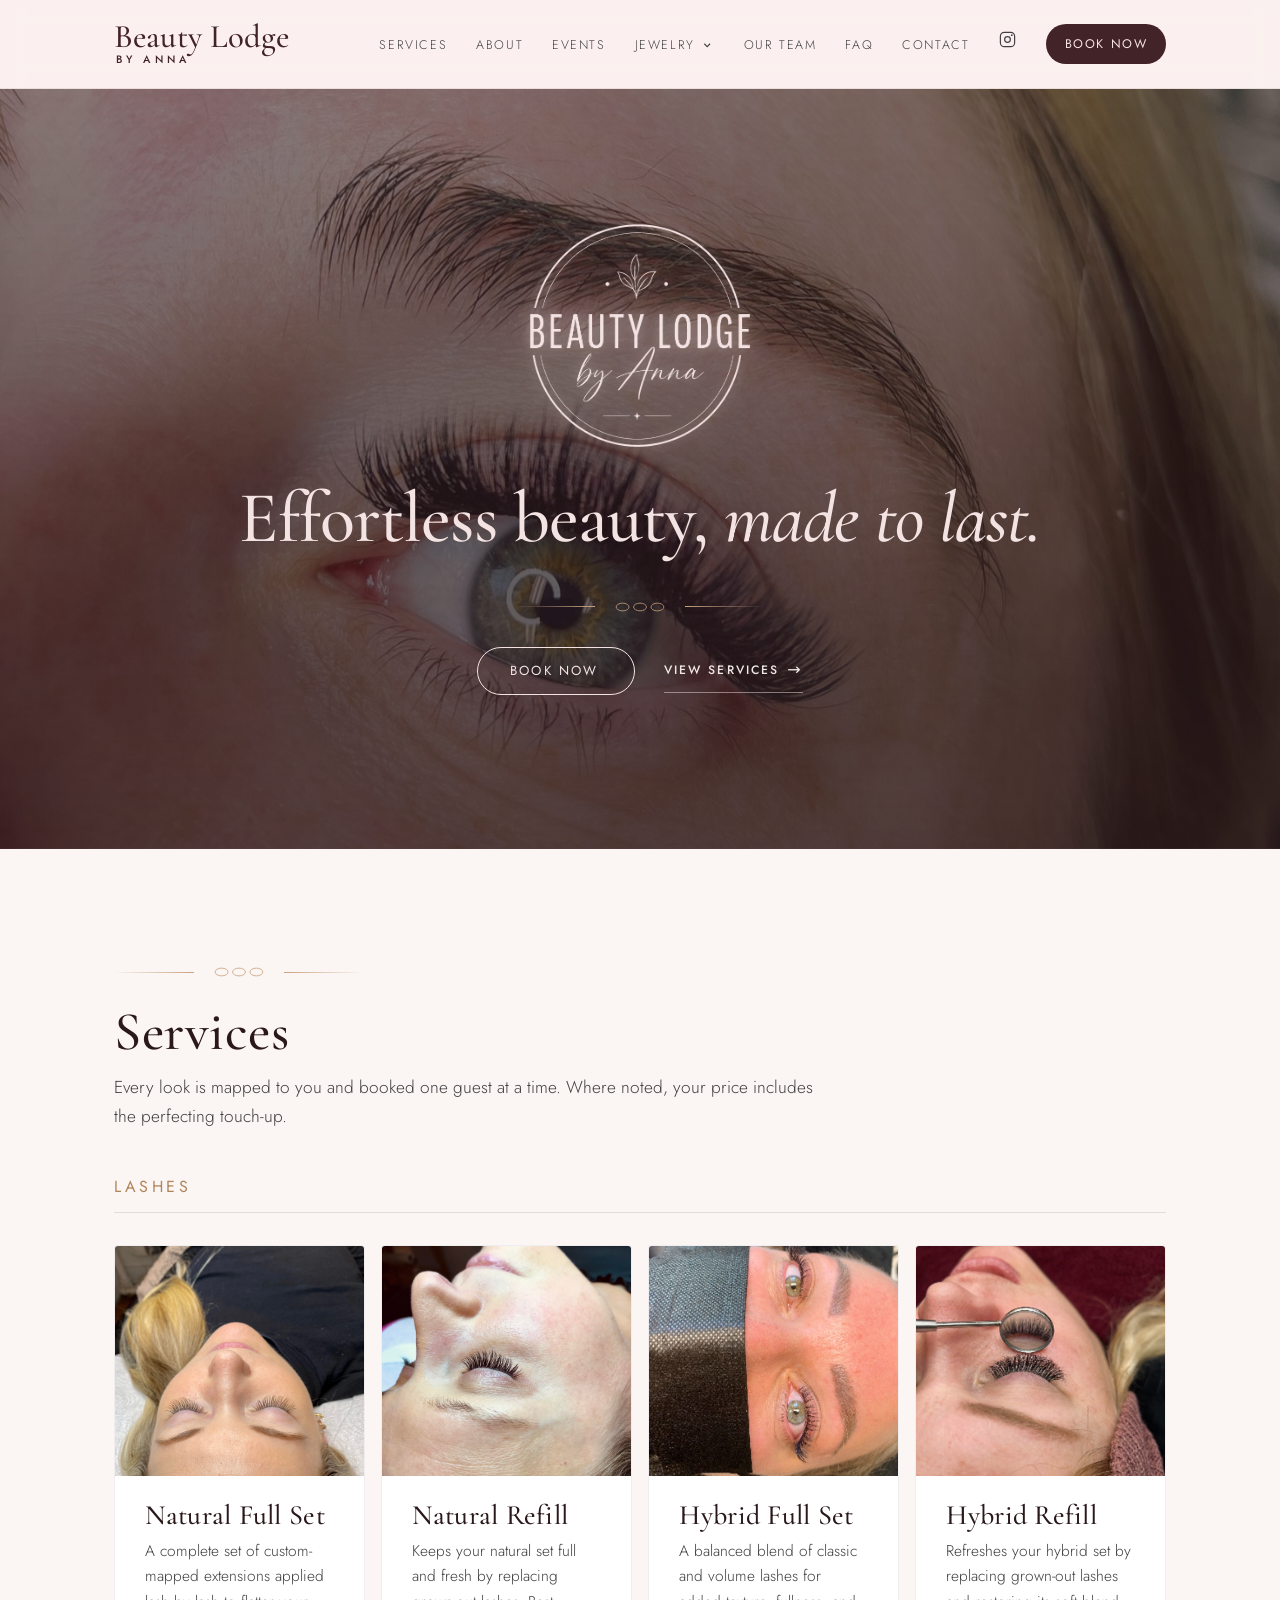
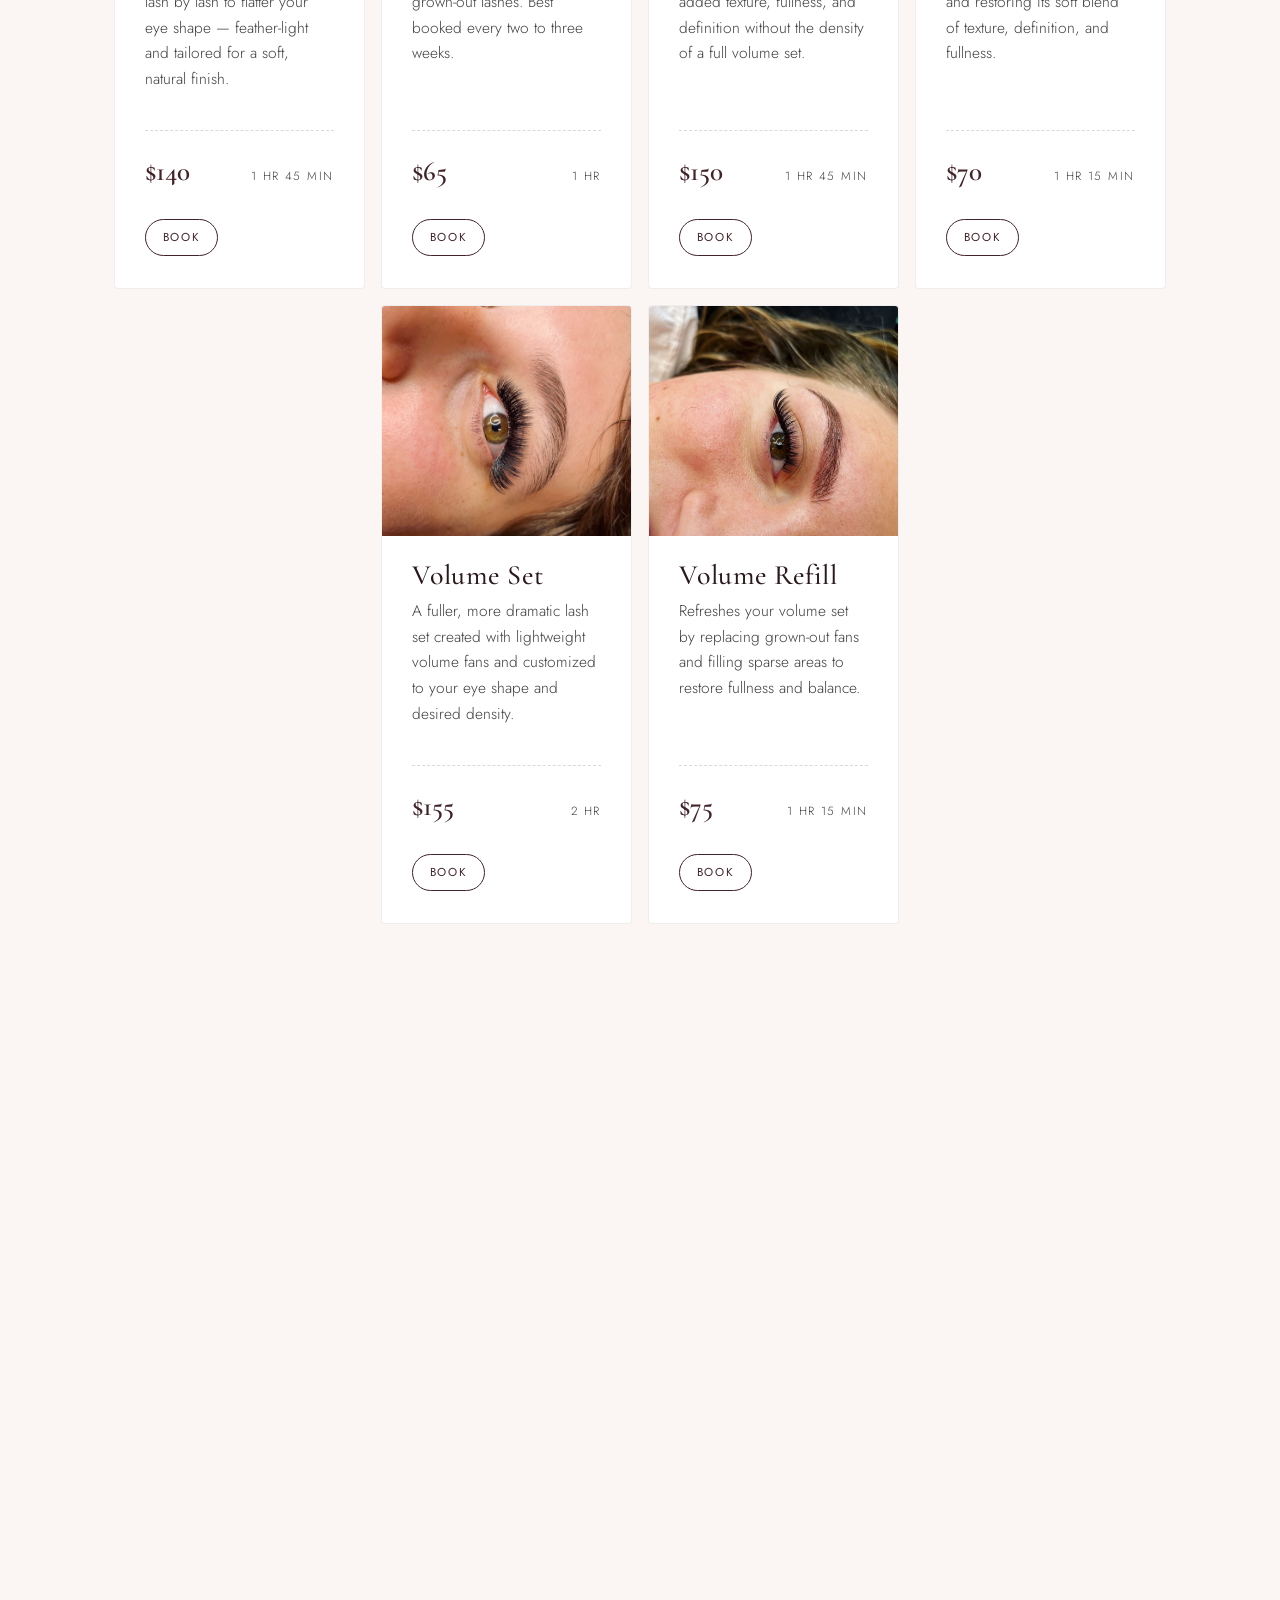
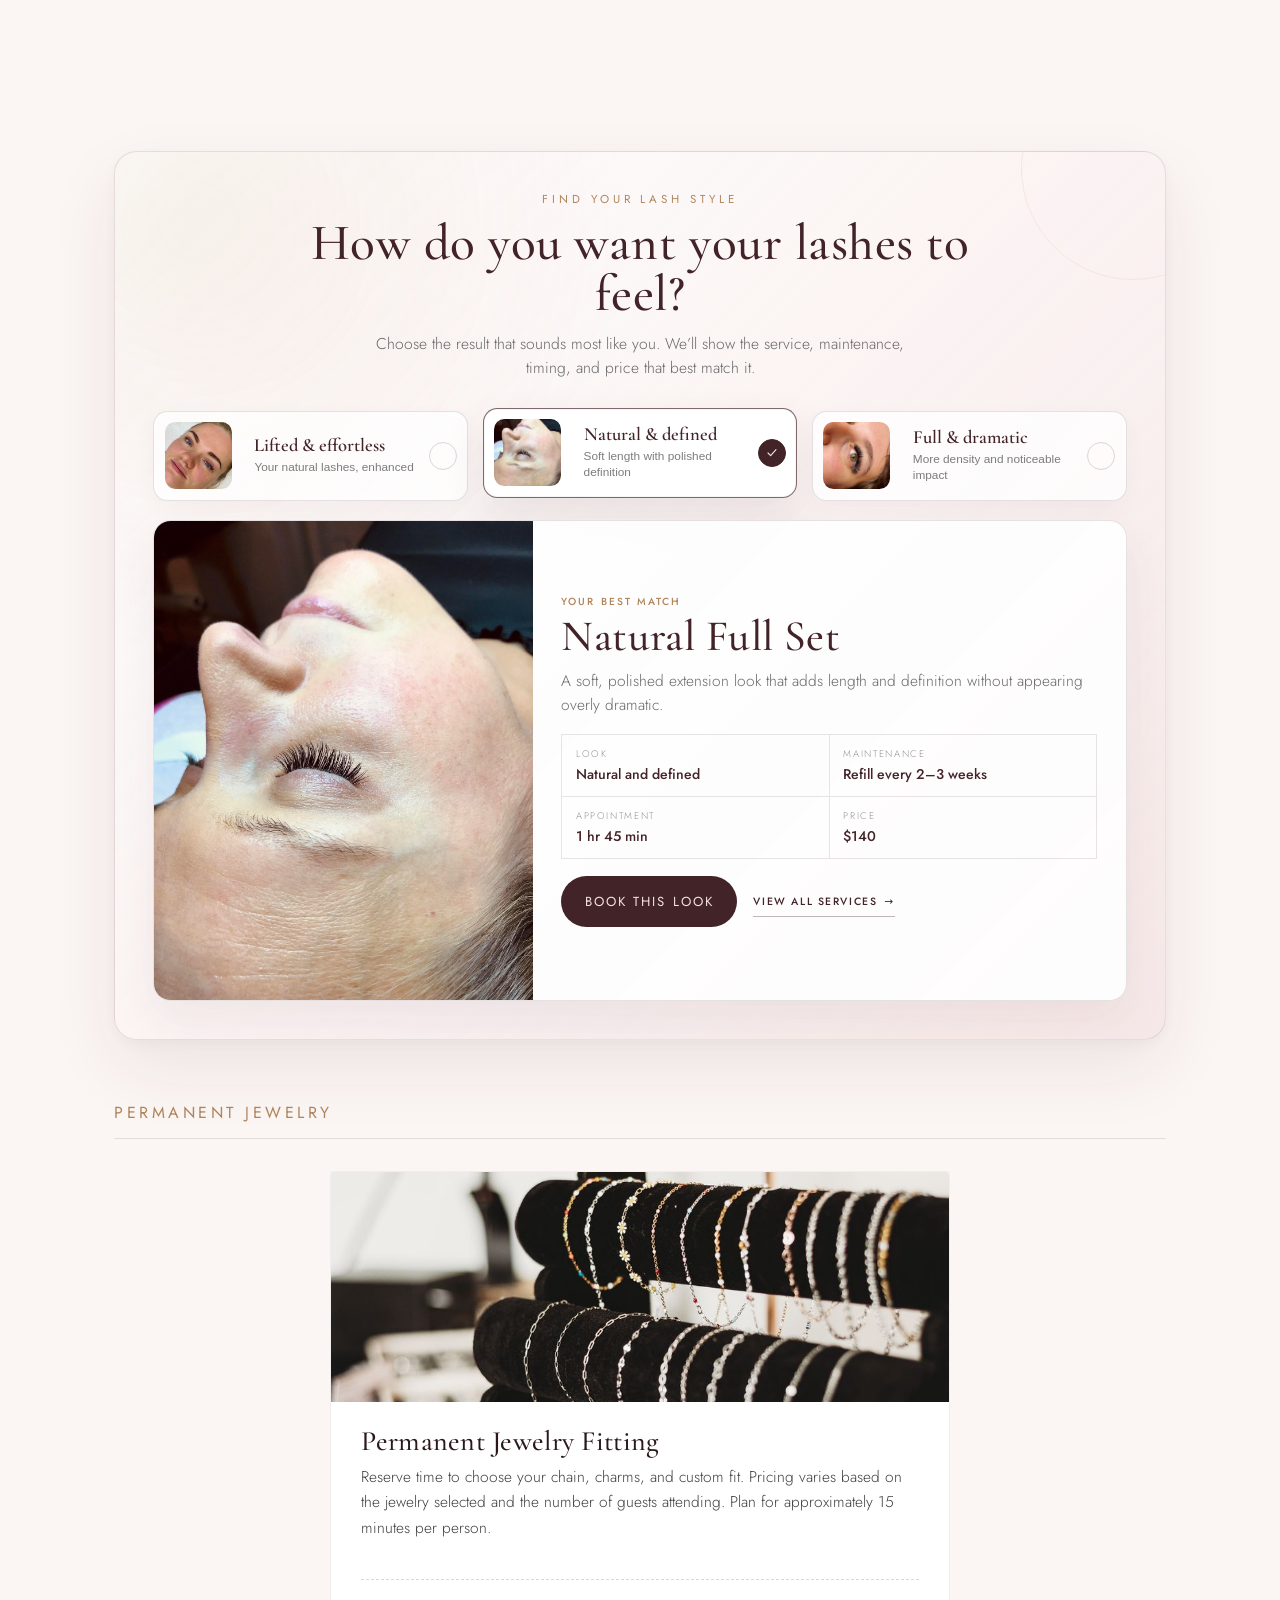
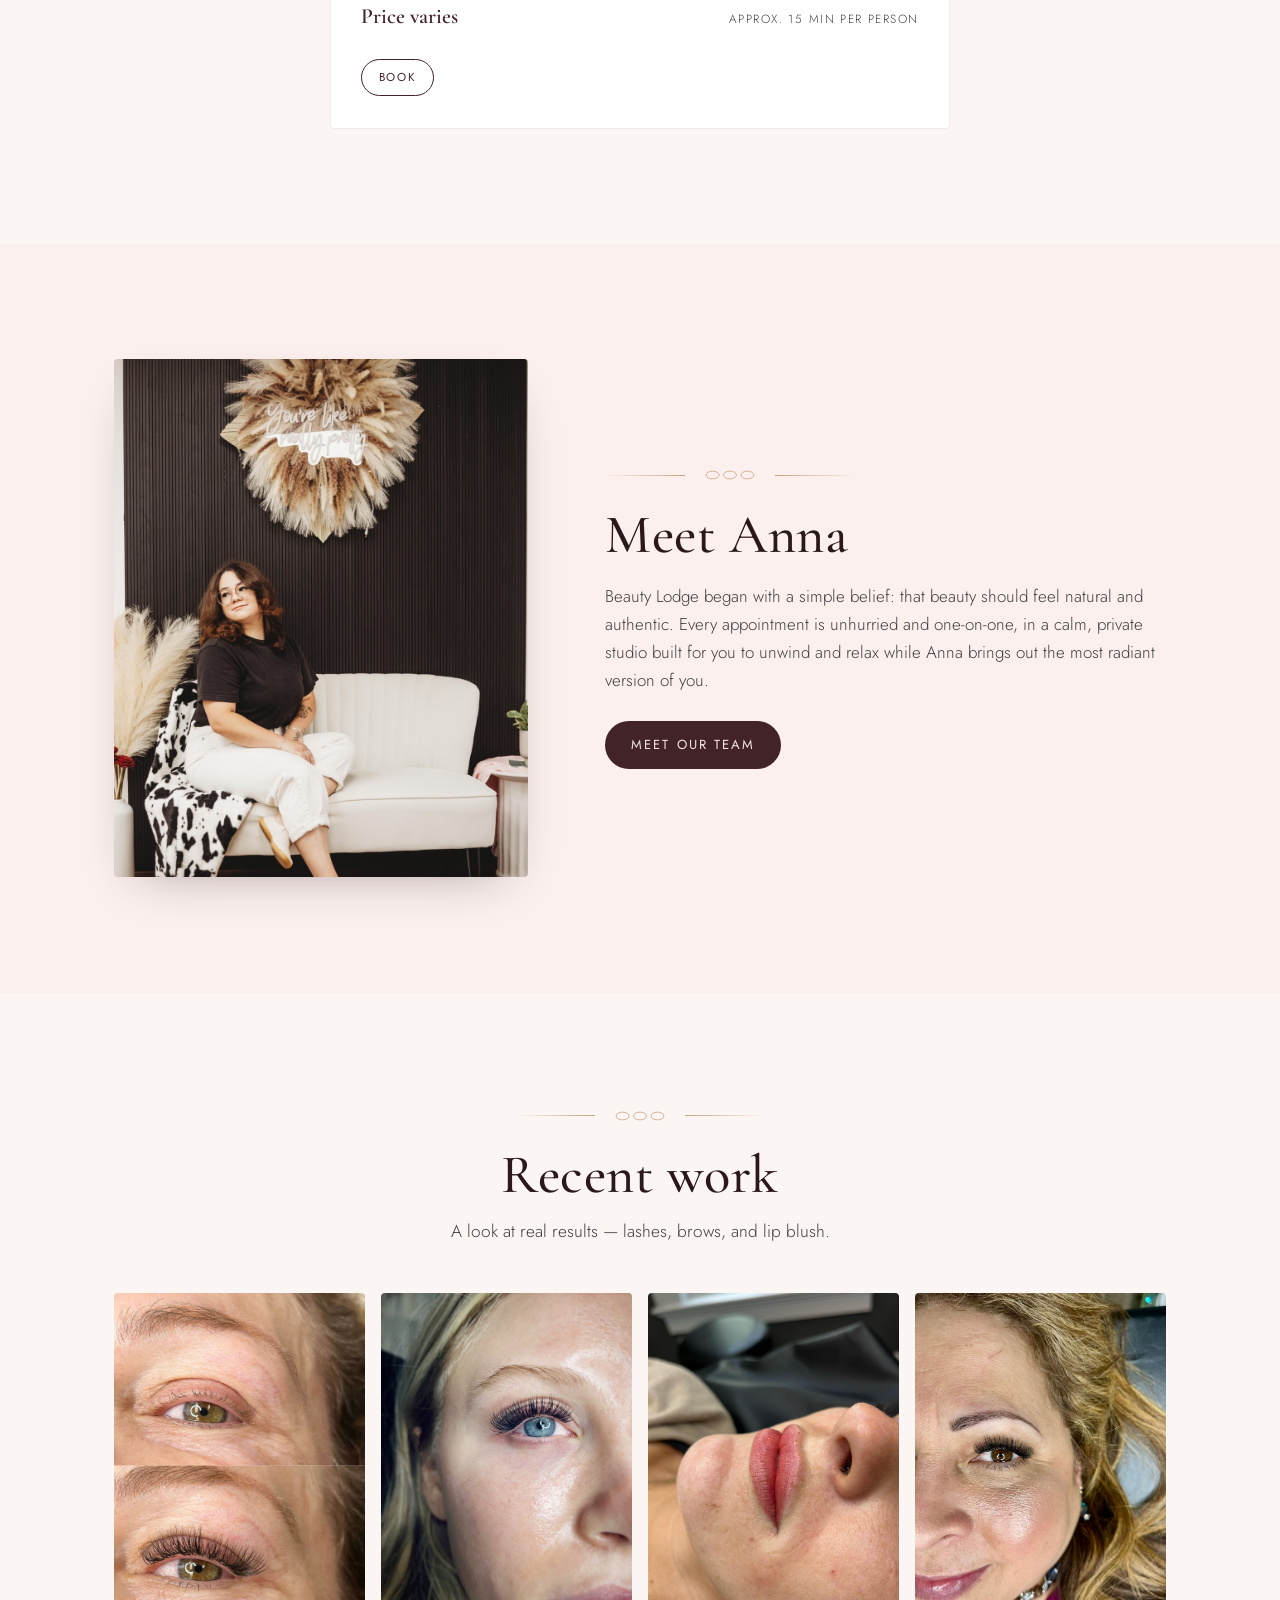
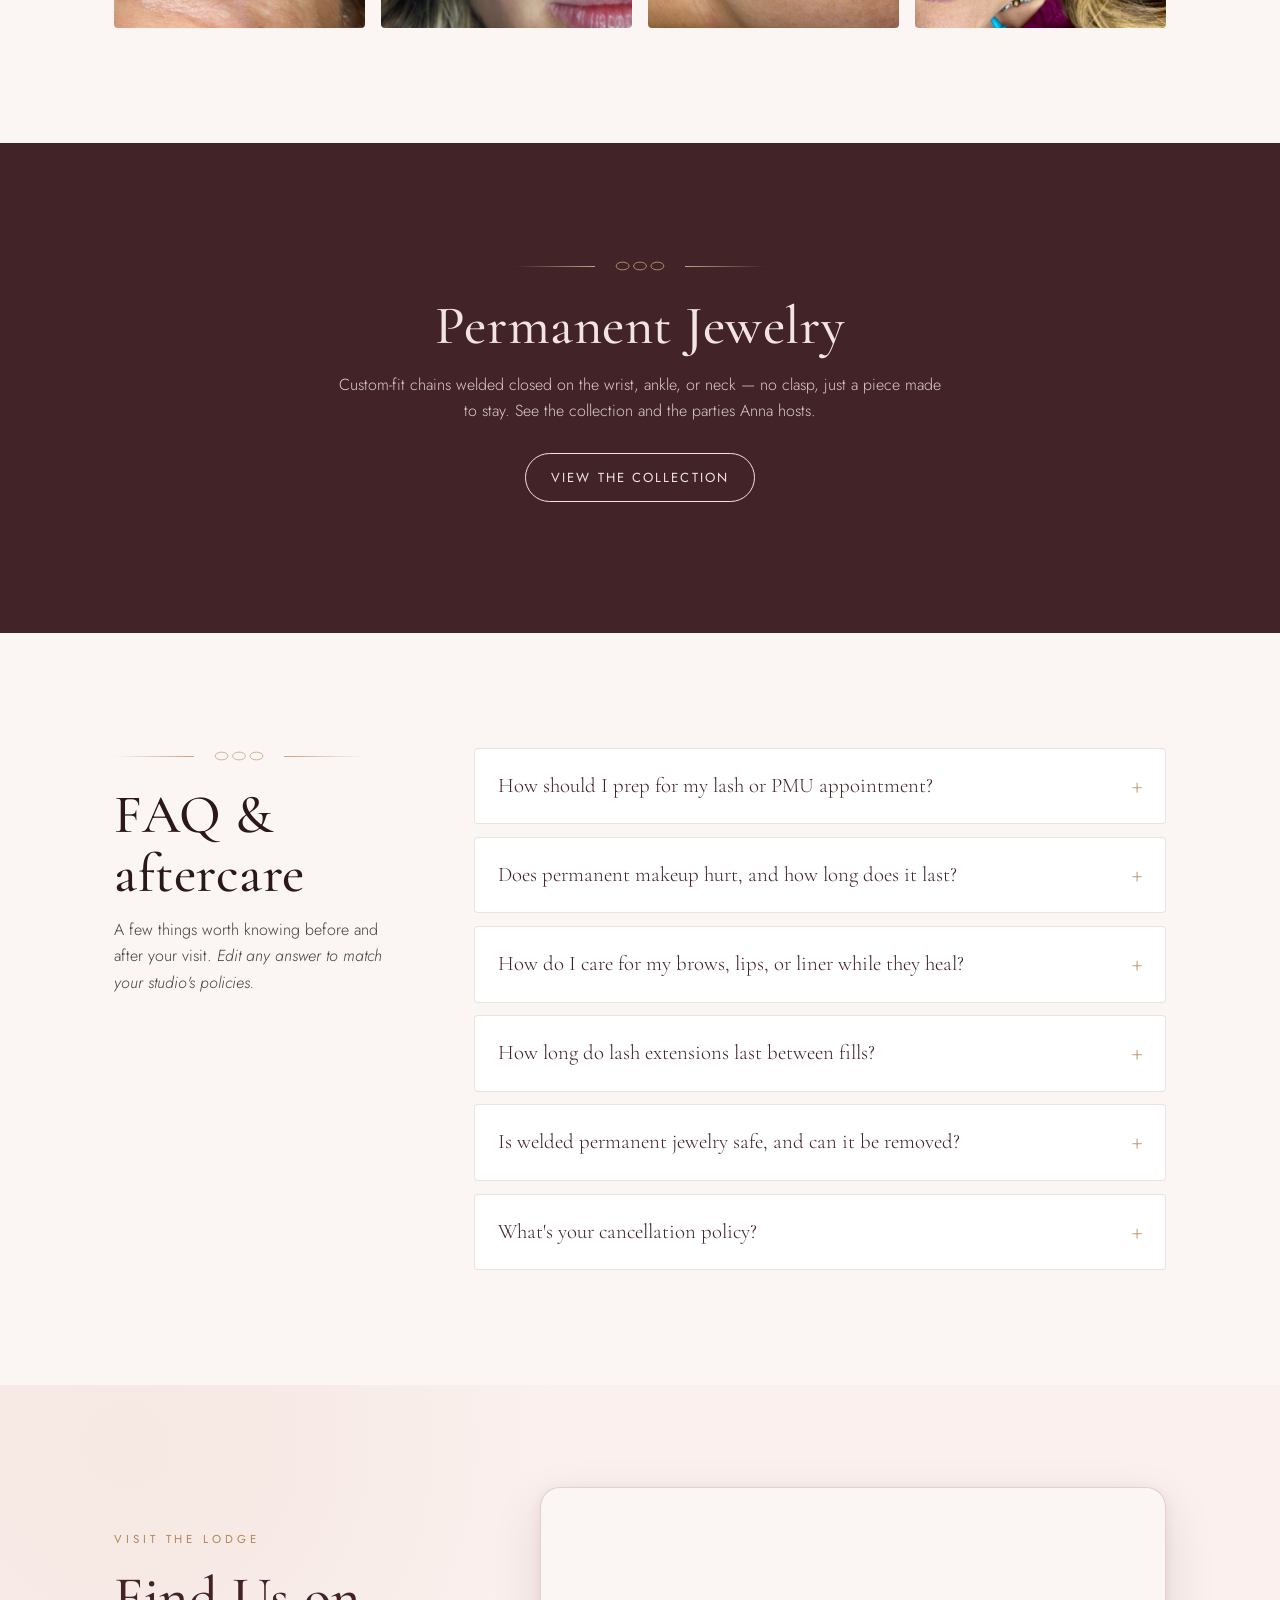
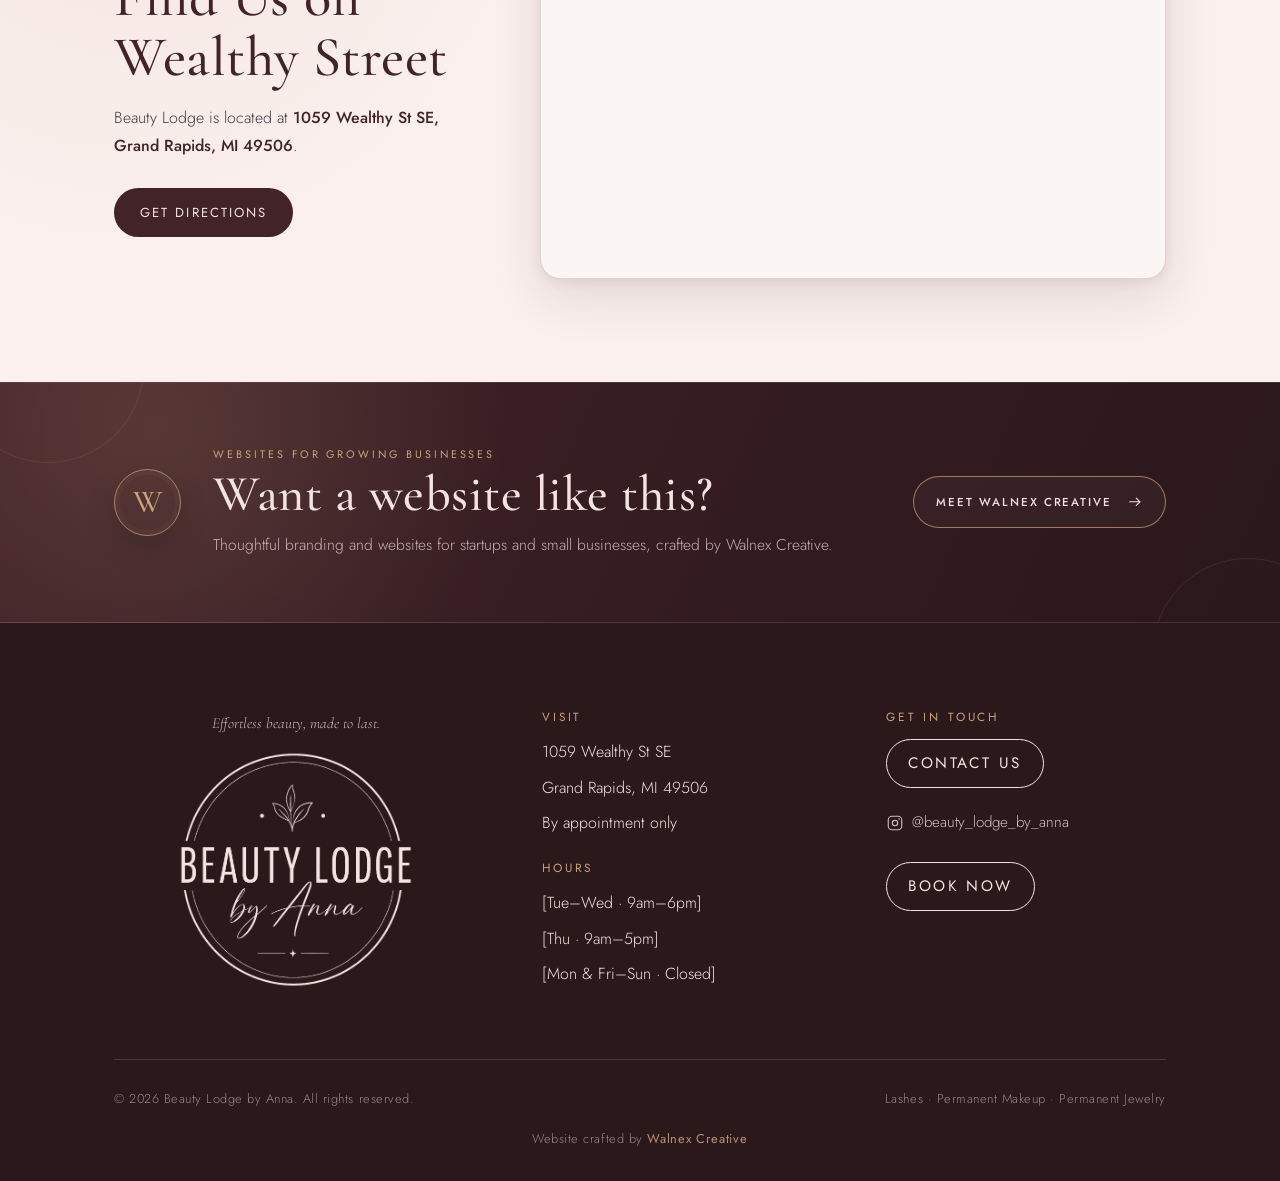
==== index.html @ edb3267b "Add files via upload" ====
<!DOCTYPE html>
<html lang="en">
<head>

  <!-- Google Tag Manager -->
  <script>
    (function(w,d,s,l,i){w[l]=w[l]||[];w[l].push({'gtm.start':
    new Date().getTime(),event:'gtm.js'});var f=d.getElementsByTagName(s)[0],
    j=d.createElement(s),dl=l!='dataLayer'?'&l='+l:'';j.async=true;j.src=
    'https://www.googletagmanager.com/gtm.js?id='+i+dl;f.parentNode.insertBefore(j,f);
    })(window,document,'script','dataLayer','GTM-KRRG2G3N');
  </script>
  <!-- End Google Tag Manager -->

<meta charset="UTF-8" />

  <meta
    name="viewport"
    content="width=device-width, initial-scale=1.0"
  />

  <title>
    Beauty Lodge by Anna — Lashes, Permanent Makeup &amp; Permanent Jewelry
  </title>

  <meta
    name="description"
    content="Custom lash extensions, permanent makeup, and welded permanent jewelry by Anna. Booked one guest at a time in a calm, private studio."
  />

  <link rel="preconnect" href="https://fonts.googleapis.com" />

  <link
    rel="preconnect"
    href="https://fonts.gstatic.com"
    crossorigin
  />

  <link
    href="https://fonts.googleapis.com/css2?family=Cormorant+Garamond:ital,wght@0,400;0,500;0,600;1,400;1,500&family=Jost:wght@300;400;500&display=swap"
    rel="stylesheet"
  />

  <link rel="stylesheet" href="styles.css?v=3.7.1" />
</head>

<body>

  <!-- Google Tag Manager (noscript) -->
  <noscript>
    <iframe
      src="https://www.googletagmanager.com/ns.html?id=GTM-KRRG2G3N"
      height="0"
      width="0"
      style="display:none;visibility:hidden"
    ></iframe>
  </noscript>
  <!-- End Google Tag Manager (noscript) -->

<!-- ================= NAV ================= -->
  <header class="nav">
    <div class="nav-inner">
      <a href="index.html" class="brand brand-wordmark" aria-label="Beauty Lodge by Anna — home">
        <span class="brand-wordmark-name">Beauty Lodge</span>
        <span class="brand-wordmark-by">BY ANNA</span>
      </a>
      <button class="nav-toggle" type="button" aria-label="Menu" aria-expanded="false">
        <svg viewBox="0 0 24 24" fill="none" stroke="currentColor" stroke-width="1.5" aria-hidden="true"><path d="M3 6h18M3 12h18M3 18h18" /></svg>
      </button>
      <ul class="nav-links">
        <li><a href="index.html#services">Services</a></li>
        <li><a href="index.html#about">About</a></li>
        <li><a href="jewelry-events.html">Events</a></li>
        <li class="nav-dropdown">
          <button class="nav-dropdown-toggle" type="button" aria-expanded="false" aria-haspopup="true">
            <span>Jewelry</span>
            <svg class="nav-dropdown-chevron" viewBox="0 0 20 20" fill="none" stroke="currentColor" stroke-width="1.5" aria-hidden="true"><path d="m6 8 4 4 4-4" /></svg>
          </button>
          <ul class="nav-submenu" aria-label="Permanent Jewelry">
            <li><a href="jewelry.html">Overview</a></li>
            <li><a href="jewelry-collection.html">The Collection</a></li>
            <li><a href="jewelry-parties.html">Parties &amp; Private Events</a></li>
            <li><a href="jewelry-events.html">Pop-Ups &amp; Markets</a></li>
            <li><a href="jewelry-guide.html">Jewelry Guide</a></li>
          </ul>
        </li>
        <li><a href="team.html">Our Team</a></li>
        <li><a href="index.html#faq">FAQ</a></li>
        <li><a href="contact.html">Contact</a></li>
        <li>
          <a class="nav-ig" data-ig aria-label="Instagram" href="#">
            <svg viewBox="0 0 24 24" fill="none" stroke="currentColor" stroke-width="1.5" aria-hidden="true">
              <rect x="3" y="3" width="18" height="18" rx="5" />
              <circle cx="12" cy="12" r="3.6" />
              <circle cx="17.4" cy="6.6" r="1.1" fill="currentColor" stroke="none" />
            </svg>
          </a>
        </li>
        <li><a class="btn btn-primary btn-sm" data-book href="#">Book Now</a></li>
      </ul>
    </div>
  </header>


  <!-- ================= HERO ================= -->
  <section class="hero">

    <img
      class="hero-bg"
      src="assets/hero.jpg"
      alt=""
    />

    <div class="hero-inner">

      <div class="hero-sparkle-layer" aria-hidden="true">
        <span class="hero-sparkle sparkle-1"></span>
        <span class="hero-sparkle sparkle-2"></span>
        <span class="hero-sparkle sparkle-3"></span>
        <span class="hero-sparkle sparkle-4"></span>
        <span class="hero-sparkle sparkle-5"></span>
        <span class="hero-sparkle sparkle-6"></span>
        <span class="hero-sparkle sparkle-7"></span>
        <span class="hero-sparkle sparkle-8"></span>
        <span class="hero-sparkle sparkle-9"></span>
        <span class="hero-sparkle sparkle-10"></span>
        <span class="hero-sparkle sparkle-11"></span>
        <span class="hero-sparkle sparkle-12"></span>
        <span class="hero-sparkle sparkle-13"></span>
        <span class="hero-sparkle sparkle-14"></span>
      </div>

      <div class="hero-brand-mark" aria-hidden="true">
        <img
          src="assets/logo-beauty-lodge-transparent.png"
          alt=""
        />
        <span class="hero-sparkle sparkle-mark-left"></span>
        <span class="hero-sparkle sparkle-mark-right"></span>
        <span class="hero-sparkle sparkle-mark-top"></span>
        <span class="hero-sparkle sparkle-mark-bottom"></span>
      </div>

      <h1 class="hero-tagline">
        Effortless beauty, <em>made to last.</em>
      </h1>

      <div
        class="chain center"
        aria-hidden="true"
      >
        <svg viewBox="0 0 90 24">
          <g
            fill="none"
            stroke="currentColor"
            stroke-width="1.4"
          >
            <ellipse cx="18" cy="12" rx="10" ry="6" />
            <ellipse cx="45" cy="12" rx="10" ry="6" />
            <ellipse cx="72" cy="12" rx="10" ry="6" />
          </g>
        </svg>
      </div>

      <div class="hero-cta hero-cta-refined">

        <a
          class="btn btn-light hero-primary-cta"
          data-book
          href="#"
        >
          Book now
        </a>

        <a
          class="hero-services-link"
          href="#services"
        >
          View services
          <span aria-hidden="true">→</span>
        </a>

      </div>

    </div>
  </section>


  <!-- ================= SERVICES ================= -->
  <section
    class="section"
    id="services"
  >
    <div class="wrap">

      <div class="section-head reveal">

        <div class="chain" aria-hidden="true">
          <svg viewBox="0 0 90 24">
            <g fill="none" stroke="currentColor" stroke-width="1.4">
              <ellipse cx="18" cy="12" rx="10" ry="6" />
              <ellipse cx="45" cy="12" rx="10" ry="6" />
              <ellipse cx="72" cy="12" rx="10" ry="6" />
            </g>
          </svg>
        </div>

        <h2>Services</h2>

        <p>
          Every look is mapped to you and booked one guest at a time.
          Where noted, your price includes the perfecting touch-up.
        </p>

      </div>


      <!-- ================= LASHES ================= -->
      <div class="svc-group svc-group-four reveal">
        <h3 class="svc-group-title">Lashes</h3>

        <div class="svc-grid">

          <article class="svc-card" data-service="fullSet">
            <img class="svc-img" src="assets/card-naturalrefill.jpg" alt="Natural full set of lash extensions" />
            <h3>Natural Full Set</h3>
            <p class="desc">
              A complete set of custom-mapped extensions applied lash by lash
              to flatter your eye shape — feather-light and tailored for a
              soft, natural finish.
            </p>
            <div class="svc-meta">
              <span class="svc-price">$140</span>
              <span class="svc-dur">1 hr 45 min</span>
            </div>
            <a class="btn btn-ghost btn-sm" data-book href="#">Book</a>
          </article>

          <article class="svc-card" data-service="refill">
            <img class="svc-img" src="assets/card-fullset.jpg" alt="Natural lash refill" />
            <h3>Natural Refill</h3>
            <p class="desc">
              Keeps your natural set full and fresh by replacing grown-out
              lashes. Best booked every two to three weeks.
            </p>
            <div class="svc-meta">
              <span class="svc-price">$65</span>
              <span class="svc-dur">1 hr</span>
            </div>
            <a class="btn btn-ghost btn-sm" data-book href="#">Book</a>
          </article>

          <article class="svc-card" data-service="hybridSet">
            <img class="svc-img" src="assets/card-hybrid.jpg" alt="Hybrid lash extensions" />
            <h3>Hybrid Full Set</h3>
            <p class="desc">
              A balanced blend of classic and volume lashes for added texture,
              fullness, and definition without the density of a full volume set.
            </p>
            <div class="svc-meta">
              <span class="svc-price">$150</span>
              <span class="svc-dur">1 hr 45 min</span>
            </div>
            <a class="btn btn-ghost btn-sm" data-book href="#">Book</a>
          </article>

          <article class="svc-card" data-service="hybridRefill">
            <img class="svc-img" src="assets/card-hybrid-refill.jpg" alt="Hybrid lash refill" />
            <h3>Hybrid Refill</h3>
            <p class="desc">
              Refreshes your hybrid set by replacing grown-out lashes and
              restoring its soft blend of texture, definition, and fullness.
            </p>
            <div class="svc-meta">
              <span class="svc-price">$70</span>
              <span class="svc-dur">1 hr 15 min</span>
            </div>
            <a class="btn btn-ghost btn-sm" data-book href="#">Book</a>
          </article>

          <article class="svc-card" data-service="volumeSet">
            <img class="svc-img" src="assets/card-volume.jpg" alt="Volume set of lash extensions" />
            <h3>Volume Set</h3>
            <p class="desc">
              A fuller, more dramatic lash set created with lightweight
              volume fans and customized to your eye shape and desired density.
            </p>
            <div class="svc-meta">
              <span class="svc-price">$155</span>
              <span class="svc-dur">2 hr</span>
            </div>
            <a class="btn btn-ghost btn-sm" data-book href="#">Book</a>
          </article>

          <article class="svc-card" data-service="volumeRefill">
            <img class="svc-img" src="assets/card-refill.jpg" alt="Volume lash refill" />
            <h3>Volume Refill</h3>
            <p class="desc">
              Refreshes your volume set by replacing grown-out fans and
              filling sparse areas to restore fullness and balance.
            </p>
            <div class="svc-meta">
              <span class="svc-price">$75</span>
              <span class="svc-dur">1 hr 15 min</span>
            </div>
            <a class="btn btn-ghost btn-sm" data-book href="#">Book</a>
          </article>

        </div>
      </div>


      <!-- ================= LASH & BROW ENHANCEMENTS ================= -->
      <div class="svc-group svc-group-three reveal">
        <h3 class="svc-group-title">Lash &amp; Brow Enhancements</h3>

        <div class="svc-grid">

          <article class="svc-card" data-service="lashLiftTint">
            <img class="svc-img" src="assets/service-lash-lift-tint.jpeg" alt="Lash lift and tint result" />
            <h3>Lash Lift &amp; Tint</h3>
            <p class="desc">
              Lifts and curls your natural lashes, then deepens their color for
              a longer, fuller-looking finish without extensions.
            </p>
            <div class="svc-meta">
              <span class="svc-price">$100</span>
              <span class="svc-dur">1 hr 15 min</span>
            </div>
            <a class="btn btn-ghost btn-sm" data-book href="#">Book</a>
          </article>

          <article class="svc-card" data-service="browTintTweeze">
            <img class="svc-img" src="assets/service-brow-tint-tweeze.png" alt="Brow tint and tweeze result" />
            <h3>Brow Tint &amp; Tweeze</h3>
            <p class="desc">
              A customized brow tint paired with precise tweezing to improve
              shape, add definition, and create a fuller-looking brow.
            </p>
            <div class="svc-meta">
              <span class="svc-price">$35</span>
              <span class="svc-dur">45 min</span>
            </div>
            <a class="btn btn-ghost btn-sm" data-book href="#">Book</a>
          </article>

          <article class="svc-card" data-service="lashRemoval">
            <img class="svc-img" src="assets/service-lash-removal.png" alt="Lash extension removal comparison" />
            <h3>Lash Removal</h3>
            <p class="desc">
              Gentle professional removal of existing lash extensions while
              protecting the health and comfort of your natural lashes.
            </p>
            <div class="svc-meta">
              <span class="svc-price">$30</span>
              <span class="svc-dur">45 min</span>
            </div>
            <a class="btn btn-ghost btn-sm" data-book href="#">Book</a>
          </article>

        </div>
      </div>

      
      <!-- ================= LASH STYLE FINDER ================= -->
      <section
        class="lash-finder reveal"
        aria-labelledby="lash-finder-title"
      >
        <div class="lash-finder-heading">
          <p class="eyebrow">Find Your Lash Style</p>

          <h3 id="lash-finder-title">
            How do you want your lashes to feel?
          </h3>

          <p>
            Choose the result that sounds most like you. We’ll show the
            service, maintenance, timing, and price that best match it.
          </p>
        </div>

        <div
          class="lash-choice-grid"
          role="tablist"
          aria-label="Choose a lash style"
        >
          <button
            class="lash-choice"
            id="lash-choice-lift"
            type="button"
            role="tab"
            aria-selected="false"
            aria-controls="lash-finder-result"
            tabindex="-1"
            data-lash-style="lift"
          >
            <span class="lash-choice-image">
              <img
                src="assets/service-lash-lift-tint.jpeg"
                alt=""
                loading="lazy"
              />
            </span>

            <span class="lash-choice-copy">
              <strong>Lifted &amp; effortless</strong>
              <small>Your natural lashes, enhanced</small>
            </span>

            <span class="lash-choice-check" aria-hidden="true">
              <svg
                viewBox="0 0 24 24"
                fill="none"
                stroke="currentColor"
                stroke-width="1.7"
                stroke-linecap="round"
                stroke-linejoin="round"
              >
                <path d="m6 12 4 4 8-9" />
              </svg>
            </span>
          </button>

          <button
            class="lash-choice is-active"
            id="lash-choice-natural"
            type="button"
            role="tab"
            aria-selected="true"
            aria-controls="lash-finder-result"
            tabindex="0"
            data-lash-style="natural"
          >
            <span class="lash-choice-image">
              <img
                src="assets/card-fullset.jpg"
                alt=""
                loading="lazy"
              />
            </span>

            <span class="lash-choice-copy">
              <strong>Natural &amp; defined</strong>
              <small>Soft length with polished definition</small>
            </span>

            <span class="lash-choice-check" aria-hidden="true">
              <svg
                viewBox="0 0 24 24"
                fill="none"
                stroke="currentColor"
                stroke-width="1.7"
                stroke-linecap="round"
                stroke-linejoin="round"
              >
                <path d="m6 12 4 4 8-9" />
              </svg>
            </span>
          </button>

          <button
            class="lash-choice"
            id="lash-choice-volume"
            type="button"
            role="tab"
            aria-selected="false"
            aria-controls="lash-finder-result"
            tabindex="-1"
            data-lash-style="volume"
          >
            <span class="lash-choice-image">
              <img
                src="assets/card-volume.jpg"
                alt=""
                loading="lazy"
              />
            </span>

            <span class="lash-choice-copy">
              <strong>Full &amp; dramatic</strong>
              <small>More density and noticeable impact</small>
            </span>

            <span class="lash-choice-check" aria-hidden="true">
              <svg
                viewBox="0 0 24 24"
                fill="none"
                stroke="currentColor"
                stroke-width="1.7"
                stroke-linecap="round"
                stroke-linejoin="round"
              >
                <path d="m6 12 4 4 8-9" />
              </svg>
            </span>
          </button>
        </div>

        <div
          class="lash-finder-result"
          id="lash-finder-result"
          role="tabpanel"
          aria-labelledby="lash-choice-natural"
          aria-live="polite"
        >
          <figure class="lash-result-photo">
            <img
              data-lash-result-image
              src="assets/card-fullset.jpg"
              alt="Natural Full Set lash result"
              loading="lazy"
            />
          </figure>

          <div class="lash-result-copy">
            <p class="lash-result-kicker" data-lash-result-kicker>
              Your best match
            </p>

            <h4 data-lash-result-title>Natural Full Set</h4>

            <p class="lash-result-description" data-lash-result-description>
              A soft, polished extension look that adds length and definition
              without appearing overly dramatic.
            </p>

            <dl class="lash-result-details">
              <div>
                <dt>Look</dt>
                <dd data-lash-result-look>Natural and defined</dd>
              </div>

              <div>
                <dt>Maintenance</dt>
                <dd data-lash-result-maintenance>
                  Refill every 2–3 weeks
                </dd>
              </div>

              <div>
                <dt>Appointment</dt>
                <dd data-lash-result-duration>1 hr 45 min</dd>
              </div>

              <div>
                <dt>Price</dt>
                <dd data-lash-result-price>$140</dd>
              </div>
            </dl>

            <div class="lash-result-actions">
              <a
                class="btn btn-primary"
                data-book
                data-lash-result-book
                data-book-service="Natural Full Set"
                href="#"
              >
                Book This Look
              </a>

              <a
                class="lash-result-services-link"
                href="#services"
              >
                View all services
                <span aria-hidden="true">→</span>
              </a>
            </div>
          </div>
        </div>
      </section>


      <!-- ================= PERMANENT MAKEUP ================= -->
      <div class="svc-group reveal">
        <h3 class="svc-group-title">Permanent Makeup</h3>

        <div class="svc-grid">

          <article class="svc-card" data-service="powderBrows">
            <img class="svc-img" src="assets/card-brows.jpg" alt="Powder brows before and after" />
            <h3>Powder Brows</h3>
            <p class="desc">
              Soft, shaded brows with a filled-in powder finish that frames the
              face. Your perfecting touch-up is included.
            </p>
            <div class="svc-meta">
              <span class="svc-price">$500</span>
              <span class="svc-dur">2 hr 30 min · touch-up incl.</span>
            </div>
            <a class="btn btn-ghost btn-sm" data-book href="#">Book</a>
          </article>

          <article class="svc-card" data-service="lipBlush">
            <img class="svc-img" src="assets/card-lipblush.jpg" alt="Lip blush result" />
            <h3>Lip Blush</h3>
            <p class="desc">
              A sheer wash of color that restores warmth and definition — a
              your-lips-but-better tint that softens as it heals.
            </p>
            <div class="svc-meta">
              <span class="svc-price">$500</span>
              <span class="svc-dur">2 hr 30 min · touch-up incl.</span>
            </div>
            <a class="btn btn-ghost btn-sm" data-book href="#">Book</a>
          </article>

          <article class="svc-card" data-service="naturalEyeliner">
            <img class="svc-img" src="assets/card-eyeliner.jpg" alt="Permanent eyeliner before and after" />
            <h3>Natural Eyeliner</h3>
            <p class="desc">
              A soft lash-line enhancement that defines and opens the eyes
              without looking harsh. Touch-up included.
            </p>
            <div class="svc-meta">
              <span class="svc-price">$400</span>
              <span class="svc-dur">2 hr · touch-up incl.</span>
            </div>
            <a class="btn btn-ghost btn-sm" data-book href="#">Book</a>
          </article>

        </div>
      </div>


      <!-- ================= PERMANENT JEWELRY ================= -->
      <div class="svc-group reveal">
        <h3 class="svc-group-title">Permanent Jewelry</h3>

        <div class="svc-grid svc-grid-single">
          <article class="svc-card svc-card-featured" data-service="permanentJewelryFitting">
            <img class="svc-img" src="assets/gallery-4.jpg" alt="Permanent jewelry fitting" />
            <h3>Permanent Jewelry Fitting</h3>
            <p class="desc">
              Reserve time to choose your chain, charms, and custom fit.
              Pricing varies based on the jewelry selected and the number of
              guests attending. Plan for approximately 15 minutes per person.
            </p>
            <div class="svc-meta">
              <span class="svc-price svc-price-variable">Price varies</span>
              <span class="svc-dur">Approx. 15 min per person</span>
            </div>
            <a class="btn btn-ghost btn-sm" data-book href="#">Book a Jewelry Fitting</a>
          </article>
        </div>
      </div>

    </div>
  </section>


  <!-- ================= ABOUT ================= -->
  <section
    class="section about"
    id="about"
  >
    <div class="wrap about-grid">

      <div class="about-photo reveal">

        <img
          src="assets/about.jpg"
          alt="Portrait of Anna"
        />

      </div>


      <div class="about-text reveal">

        <div
          class="chain"
          aria-hidden="true"
        >
          <svg viewBox="0 0 90 24">
            <g
              fill="none"
              stroke="currentColor"
              stroke-width="1.4"
            >
              <ellipse cx="18" cy="12" rx="10" ry="6" />
              <ellipse cx="45" cy="12" rx="10" ry="6" />
              <ellipse cx="72" cy="12" rx="10" ry="6" />
            </g>
          </svg>
        </div>

        <h2>Meet Anna</h2>

        <p>
          Beauty Lodge began with a simple belief: that beauty should feel
          natural and authentic. Every appointment is unhurried and one-on-one,
          in a calm, private studio built for you to unwind and relax while
          Anna brings out the most radiant version of you.
        </p>

        <!-- NEW MEET OUR TEAM BUTTON -->
        <p style="margin-top: 1.6rem; margin-bottom: 0;">
          <a
            class="btn btn-primary"
            href="team.html"
          >
            Meet Our Team
          </a>
        </p>

      </div>

    </div>
  </section>


  <!-- ================= RECENT WORK ================= -->
  <section
    class="section work"
    id="work"
  >
    <div class="wrap">

      <div
        class="section-head reveal"
        style="text-align: center; margin-inline: auto;"
      >

        <div
          class="chain center"
          aria-hidden="true"
        >
          <svg viewBox="0 0 90 24">
            <g
              fill="none"
              stroke="currentColor"
              stroke-width="1.4"
            >
              <ellipse cx="18" cy="12" rx="10" ry="6" />
              <ellipse cx="45" cy="12" rx="10" ry="6" />
              <ellipse cx="72" cy="12" rx="10" ry="6" />
            </g>
          </svg>
        </div>

        <h2>Recent work</h2>

        <p>
          A look at real results — lashes, brows, and lip blush.
        </p>

      </div>


      <div class="work-grid reveal">

        <figure>
          <img
            src="assets/work-1.jpg"
            alt="Lash extensions before and after"
          />
        </figure>

        <figure>
          <img
            src="assets/work-2.jpg"
            alt="Lash extensions close-up"
          />
        </figure>

        <figure>
          <img
            src="assets/work-3.jpg"
            alt="Healed lip blush"
          />
        </figure>

        <figure>
          <img
            src="assets/work-4.jpg"
            alt="Lashes and brows"
          />
        </figure>

      </div>

    </div>
  </section>



  <!-- ================= JEWELRY TEASER ================= -->
  <section class="section teaser">
    <div class="wrap reveal">

      <div
        class="chain center"
        aria-hidden="true"
      >
        <svg viewBox="0 0 90 24">
          <g
            fill="none"
            stroke="currentColor"
            stroke-width="1.4"
          >
            <ellipse cx="18" cy="12" rx="10" ry="6" />
            <ellipse cx="45" cy="12" rx="10" ry="6" />
            <ellipse cx="72" cy="12" rx="10" ry="6" />
          </g>
        </svg>
      </div>

      <h2>Permanent Jewelry</h2>

      <p>
        Custom-fit chains welded closed on the wrist, ankle, or neck —
        no clasp, just a piece made to stay. See the collection and the
        parties Anna hosts.
      </p>

      <p style="margin-top: 1.8rem;">

        <a
          class="btn btn-light"
          href="jewelry.html"
        >
          View the collection
        </a>

      </p>

    </div>
  </section>


  <!-- ================= FAQ ================= -->
  <section
    class="section"
    id="faq"
  >
    <div class="wrap faq-grid">

      <div class="reveal">

        <div
          class="chain"
          aria-hidden="true"
        >
          <svg viewBox="0 0 90 24">
            <g
              fill="none"
              stroke="currentColor"
              stroke-width="1.4"
            >
              <ellipse cx="18" cy="12" rx="10" ry="6" />
              <ellipse cx="45" cy="12" rx="10" ry="6" />
              <ellipse cx="72" cy="12" rx="10" ry="6" />
            </g>
          </svg>
        </div>

        <h2 style="font-size: clamp(2.2rem, 5vw, 3.4rem);">
          FAQ &amp; aftercare
        </h2>

        <p
          style="
            color: var(--charcoal);
            margin-top: 0.8rem;
          "
        >
          A few things worth knowing before and after your visit.
          <em>Edit any answer to match your studio's policies.</em>
        </p>

      </div>


      <div class="faq-list reveal">

        <details class="faq-item">

          <summary class="faq-q">
            How should I prep for my lash or PMU appointment?
            <span class="mark">+</span>
          </summary>

          <div class="faq-a">
            Keep the area clean and dry, or apply Aquaphor as instructed;
            avoid heavy sweating, swimming, and direct sun, and don’t
            pick as it flakes. You’ll receive full written aftercare at
            your appointment.
          </div>

        </details>


        <details class="faq-item">

          <summary class="faq-q">
            Does permanent makeup hurt, and how long does it last?
            <span class="mark">+</span>
          </summary>

          <div class="faq-a">
            A topical numbing cream keeps you comfortable throughout,
            and most describe a light scratching or tingling rather than
            real pain. Permanent makeup typically lasts one to three
            years before a refresh, depending on your skin type,
            lifestyle, and sun exposure — and your included touch-up
            perfects the shape and color once it has healed.
          </div>

        </details>


        <details class="faq-item">

          <summary class="faq-q">
            How do I care for my brows, lips, or liner while they heal?
            <span class="mark">+</span>
          </summary>

          <div class="faq-a">
            Keep the area clean and dry, avoid heavy sweating, swimming,
            and direct sun, and don't pick as it flakes. You'll receive
            full written aftercare at your appointment.
          </div>

        </details>


        <details class="faq-item">

          <summary class="faq-q">
            How long do lash extensions last between fills?
            <span class="mark">+</span>
          </summary>

          <div class="faq-a">
            With gentle care, a set stays full for about two to three
            weeks. Keep them dry for the first 24 hours, cleanse daily
            with a lash-safe foam, and avoid oil-based products near
            the eyes.
          </div>

        </details>


        <details class="faq-item">

          <summary class="faq-q">
            Is welded permanent jewelry safe, and can it be removed?
            <span class="mark">+</span>
          </summary>

          <div class="faq-a">
            The weld is quick, painless, and done safely away from your
            skin. There's no clasp, but the chain can be gently snipped
            anytime and re-welded at a future visit.
          </div>

        </details>


        <details class="faq-item">

          <summary class="faq-q">
            What's your cancellation policy?
            <span class="mark">+</span>
          </summary>

          <div class="faq-a">
            <em>
              A nonrefundable deposit is required to reserve your
              appointment and will be applied toward your final balance.
              Appointments may be rescheduled once with at least 48
              hours’ notice. Cancellations made with less than 48 hours’
              notice and no-shows will forfeit the deposit, and a new
              deposit will be required to book again. Clients arriving
              more than 15 minutes late may need to shorten or
              reschedule their appointment depending on the service.
            </em>
          </div>

        </details>

      </div>

    </div>
  </section>



  <!-- ================= LOCATION ================= -->
  <section class="location-section" aria-labelledby="location-title">
    <div class="wrap location-grid">

      <div class="location-copy reveal">
        <p class="eyebrow">Visit the Lodge</p>
        <h2 id="location-title">Find Us on Wealthy Street</h2>
        <p>
          Beauty Lodge is located at
          <strong>1059 Wealthy St SE, Grand Rapids, MI 49506</strong>.
        </p>

        <a
          class="btn btn-primary"
          href="https://www.google.com/maps/dir/?api=1&destination=1059%20Wealthy%20St%20SE%2C%20Grand%20Rapids%2C%20MI%2049506"
          target="_blank"
          rel="noopener"
        >
          Get Directions
        </a>
      </div>

      <div class="location-map reveal">
        <iframe
          title="Map showing Beauty Lodge by Anna at 1059 Wealthy St SE, Grand Rapids, MI 49506"
          src="https://www.google.com/maps?q=1059+Wealthy+St+SE,+Grand+Rapids,+MI+49506&output=embed"
          loading="lazy"
          referrerpolicy="no-referrer-when-downgrade"
          allowfullscreen
        ></iframe>
      </div>

    </div>
  </section>


  <!-- ================= WALNEX CREATIVE ================= -->
  <section class="walnex-promo" aria-labelledby="walnex-promo-title">
    <div class="wrap walnex-promo-inner">

      <div class="walnex-promo-copy">
        <div class="walnex-promo-brand" aria-hidden="true">
          <span>W</span>
        </div>

        <div>
          <p class="walnex-promo-eyebrow">Websites for growing businesses</p>

          <h2 id="walnex-promo-title">
            Want a website like this?
          </h2>

          <p>
            Thoughtful branding and websites for startups and small businesses,
            crafted by Walnex Creative.
          </p>
        </div>
      </div>

      <a
        class="walnex-promo-cta"
        href="https://www.walnexcreative.com"
        target="_blank"
        rel="noopener noreferrer"
        aria-label="Visit Walnex Creative in a new tab"
      >
        <span>Meet Walnex Creative</span>

        <svg
          viewBox="0 0 24 24"
          fill="none"
          stroke="currentColor"
          stroke-width="1.5"
          stroke-linecap="round"
          stroke-linejoin="round"
          aria-hidden="true"
        >
          <path d="M5 12h14" />
          <path d="m14 7 5 5-5 5" />
        </svg>
      </a>

    </div>
  </section>

  <!-- ================= CONTACT / FOOTER ================= -->
  <footer
    class="footer"
    id="contact"
  >
    <div class="wrap">

      <div class="footer-grid">

        <div>

          <p class="footer-tag">
            Effortless beauty, made to last.
          </p>

          <img
            class="flogo beauty-lodge-footer-logo"
            src="assets/logo-beauty-lodge-transparent.png"
            alt="Beauty Lodge by Anna"
          />

        </div>


        <div>

          <h4>Visit</h4>

          <ul>
            <li>1059 Wealthy St SE</li>
            <li>Grand Rapids, MI 49506</li>
            <li>By appointment only</li>
          </ul>

          <h4 style="margin-top: 1.6rem;">
            Hours
          </h4>

          <ul>
            <li>[Tue–Wed · 9am–6pm]</li>
            <li>[Thu · 9am–5pm]</li>
            <li>[Mon &amp; Fri–Sun · Closed]</li>
          </ul>

        </div>


        <div>

          <h4>Get in touch</h4>

          <ul>

            <li class="footer-contact-action">
              <a class="btn btn-light btn-sm" href="contact.html">
                Contact Us
              </a>
            </li>

            <li>
              <a
                class="footer-ig"
                data-ig
                href="#"
              >
                <svg
                  viewBox="0 0 24 24"
                  fill="none"
                  stroke="currentColor"
                  stroke-width="1.5"
                  aria-hidden="true"
                >
                  <rect
                    x="3"
                    y="3"
                    width="18"
                    height="18"
                    rx="5"
                  />

                  <circle
                    cx="12"
                    cy="12"
                    r="3.6"
                  />

                  <circle
                    cx="17.4"
                    cy="6.6"
                    r="1.1"
                    fill="currentColor"
                    stroke="none"
                  />
                </svg>

                @beauty_lodge_by_anna
              </a>
            </li>

          </ul>

          <p style="margin-top: 1.4rem;">

            <a
              class="btn btn-light btn-sm"
              data-book
              href="#"
            >
              Book Now
            </a>

          </p>

        </div>

      </div>


      <div class="footer-bottom">

        <small>
          © <span id="yr"></span>
          Beauty Lodge by Anna. All rights reserved.
        </small>

        <small>
          Lashes · Permanent Makeup · Permanent Jewelry
        </small>

        <small class="walnex-footer-credit">
          Website crafted by
          <a
            href="https://www.walnexcreative.com"
            target="_blank"
            rel="noopener noreferrer"
          >
            Walnex Creative
          </a>
        </small>

      </div>

    </div>
  </footer>


  <script src="script.js?v=3.7.1"></script>

  <script>
    const year = document.getElementById("yr");

    if (year) {
      year.textContent = new Date().getFullYear();
    }
  </script>

</body>
</html>
---- styles.css ----
/* ============================================================
   Beauty Lodge by Anna — shared styles
   Brand palette pulled from the official logo files:
   burgundy #422328 · blush #F4E3E3 · charcoal #403F41
   ============================================================ */

:root {
  --burgundy: #422328;
  --wine: #5a2f37;
  --blush: #f4e3e3;
  --blush-soft: #fbf0ee;
  --porcelain: #fbf5f3;
  --rosegold: #c9a27e;
  --rosegold-deep: #b0855c;
  --charcoal: #403f41;
  --ink: #2a181b;

  --display: "Cormorant Garamond", Georgia, "Times New Roman", serif;
  --sans: "Jost", system-ui, -apple-system, Segoe UI, Roboto, sans-serif;

  --maxw: 1180px;
  --gutter: clamp(1.25rem, 5vw, 4rem);
  --radius: 4px;
  --shadow: 0 18px 50px -28px rgba(42, 24, 27, 0.45);
  --ease: cubic-bezier(0.22, 1, 0.36, 1);
}

*,
*::before,
*::after { box-sizing: border-box; }

html { scroll-behavior: smooth; }

body {
  margin: 0;
  font-family: var(--sans);
  font-weight: 300;
  color: var(--ink);
  background: var(--porcelain);
  line-height: 1.65;
  -webkit-font-smoothing: antialiased;
  text-rendering: optimizeLegibility;
}

img { max-width: 100%; display: block; }

a { color: inherit; text-decoration: none; }

h1, h2, h3, h4 {
  font-family: var(--display);
  font-weight: 500;
  line-height: 1.08;
  margin: 0;
  letter-spacing: 0.01em;
}

p { margin: 0 0 1rem; }

.wrap {
  max-width: var(--maxw);
  margin-inline: auto;
  padding-inline: var(--gutter);
}

.eyebrow {
  font-family: var(--sans);
  font-weight: 400;
  font-size: 0.72rem;
  letter-spacing: 0.34em;
  text-transform: uppercase;
  color: var(--rosegold-deep);
  margin: 0 0 1.1rem;
}

.section { padding-block: clamp(4rem, 9vw, 7.5rem); }
.section-head { max-width: 44rem; margin-bottom: 3rem; }
.section-head h2 { font-size: clamp(2.2rem, 5vw, 3.4rem); }
.section-head p { color: var(--charcoal); font-size: 1.08rem; margin-top: 0.75rem; }

/* ---- chain divider: the signature motif ---- */
.chain {
  display: flex;
  align-items: center;
  gap: 1rem;
  margin: 0 0 1.4rem;
  color: var(--rosegold);
}
.chain.center { justify-content: center; }
.chain::before,
.chain::after {
  content: "";
  height: 1px;
  flex: 1;
  max-width: 5rem;
  background: linear-gradient(90deg, transparent, currentColor);
}
.chain::after { background: linear-gradient(90deg, currentColor, transparent); }
.chain svg { width: 58px; height: 16px; opacity: 0.9; }

/* ---- buttons ---- */
.btn {
  display: inline-flex;
  align-items: center;
  gap: 0.5rem;
  font-family: var(--sans);
  font-weight: 400;
  font-size: 0.82rem;
  letter-spacing: 0.16em;
  text-transform: uppercase;
  padding: 0.95em 1.9em;
  border-radius: 999px;
  border: 1px solid transparent;
  cursor: pointer;
  transition: transform 0.35s var(--ease), background 0.35s var(--ease),
    color 0.35s var(--ease), border-color 0.35s var(--ease);
}
.btn-primary { background: var(--burgundy); color: var(--blush); }
.btn-primary:hover { background: var(--wine); transform: translateY(-2px); }
.btn-ghost { border-color: currentColor; color: var(--burgundy); }
.btn-ghost:hover { background: var(--burgundy); color: var(--blush); transform: translateY(-2px); }
.btn-light { border-color: var(--blush); color: var(--blush); }
.btn-light:hover { background: var(--blush); color: var(--burgundy); transform: translateY(-2px); }
.btn-sm { padding: 0.7em 1.4em; font-size: 0.72rem; }

/* ============================================================
   NAV
   ============================================================ */
.nav {
  position: sticky;
  top: 0;
  z-index: 50;
  background: rgba(251, 240, 238, 0.82);
  backdrop-filter: blur(12px);
  border-bottom: 1px solid rgba(66, 35, 40, 0.09);
}
.nav-inner {
  max-width: var(--maxw);
  margin-inline: auto;
  padding: 0.85rem var(--gutter);
  display: flex;
  align-items: center;
  justify-content: space-between;
  gap: 1.5rem;
}
.brand {
  font-family: var(--display);
  font-size: clamp(1.85rem, 3.5vw, 2.4rem);
  font-weight: 600;
  letter-spacing: 0.015em;
  color: var(--burgundy);
  line-height: 0.98;
  display: flex;
  flex-direction: column;
}
.brand small {
  font-family: var(--sans);
  font-weight: 400;
  font-size: 0.66rem;
  letter-spacing: 0.44em;
  text-transform: uppercase;
  color: var(--rosegold-deep);
  margin-top: 0.4rem;
  padding-left: 0.1rem;
}
.nav-links {
  display: flex;
  align-items: center;
  gap: 1.8rem;
  list-style: none;
  margin: 0;
  padding: 0;
}
.nav-links a {
  font-size: 0.78rem;
  letter-spacing: 0.13em;
  text-transform: uppercase;
  color: var(--charcoal);
  transition: color 0.25s;
}
.nav-links a:hover { color: var(--burgundy); }
.nav-ig { display: inline-flex; }
.nav-ig svg { width: 19px; height: 19px; }
.nav-toggle {
  display: none;
  background: none;
  border: 0;
  cursor: pointer;
  padding: 0.4rem;
  color: var(--burgundy);
}
.nav-toggle svg { width: 26px; height: 26px; }

/* Ensure the nav Book button keeps its own colors (override .nav-links a) */
.nav-links a.btn-primary,
.nav-links a.btn-primary:link,
.nav-links a.btn-primary:visited {
  color: var(--blush);
  background: var(--burgundy);
}
.nav-links a.btn-primary:hover {
  color: var(--blush);
  background: var(--wine);
}

/* ============================================================
   HERO
   ============================================================ */
.hero {
  position: relative;
  min-height: min(88vh, 760px);
  display: grid;
  place-items: center;
  text-align: center;
  color: var(--blush);
  overflow: hidden;
}
.hero-bg {
  position: absolute;
  inset: 0;
  width: 100%;
  height: 100%;
  object-fit: cover;
  z-index: -2;
}
.hero::after {
  content: "";
  position: absolute;
  inset: 0;
  z-index: -1;
  background: linear-gradient(180deg, rgba(42, 24, 27, 0.55), rgba(42, 24, 27, 0.78));
}
.hero-inner { padding: 6rem var(--gutter); max-width: 60rem; }
.hero h1 {
  font-size: clamp(2.9rem, 8vw, 6rem);
  font-weight: 500;
  letter-spacing: 0.005em;
}
.hero h1 em { font-style: italic; color: var(--blush); }
.hero .lede {
  font-size: clamp(1.05rem, 2.2vw, 1.3rem);
  max-width: 34rem;
  margin: 1.6rem auto 2.4rem;
  color: rgba(244, 227, 227, 0.9);
  font-weight: 300;
}
.hero .chain { color: var(--rosegold); justify-content: center; }
.hero-cta { display: flex; gap: 1rem; justify-content: center; flex-wrap: wrap; }

/* ============================================================
   SERVICES
   ============================================================ */
.svc-group { margin-bottom: 3.5rem; }
.svc-group:last-child { margin-bottom: 0; }
.svc-group-title {
  font-size: 1rem;
  font-family: var(--sans);
  font-weight: 400;
  letter-spacing: 0.22em;
  text-transform: uppercase;
  color: var(--rosegold-deep);
  padding-bottom: 1rem;
  margin-bottom: 2rem;
  border-bottom: 1px solid rgba(66, 35, 40, 0.12);
}
.svc-grid {
  display: grid;
  grid-template-columns: repeat(4, minmax(0, 1fr));
  gap: 1rem;
}
.svc-card {
  background: #fff;
  border: 1px solid rgba(66, 35, 40, 0.08);
  border-radius: var(--radius);
  padding: 2rem 1.9rem;
  overflow: hidden;
  display: flex;
  flex-direction: column;
  transition: transform 0.4s var(--ease), box-shadow 0.4s var(--ease),
    border-color 0.4s var(--ease);
}
.svc-img {
  display: block;
  width: calc(100% + 3.8rem);
  height: 210px;
  object-fit: cover;
  margin: -2rem -1.9rem 1.5rem;
}
.svc-card:hover {
  transform: translateY(-5px);
  box-shadow: var(--shadow);
  border-color: rgba(201, 162, 126, 0.55);
}
.svc-card h3 { font-size: 1.75rem; margin-bottom: 0.5rem; }
.svc-card .desc { color: var(--charcoal); font-size: 0.97rem; flex: 1; }
.svc-meta {
  display: flex;
  align-items: baseline;
  justify-content: space-between;
  gap: 1rem;
  margin: 1.4rem 0 1.5rem;
  padding-top: 1.2rem;
  border-top: 1px dashed rgba(66, 35, 40, 0.18);
}
.svc-price {
  font-family: var(--display);
  font-size: 1.7rem;
  font-weight: 600;
  color: var(--burgundy);
}
.svc-dur {
  font-size: 0.74rem;
  letter-spacing: 0.12em;
  text-transform: uppercase;
  color: var(--charcoal);
}
.svc-card .btn { align-self: flex-start; }

/* ============================================================
   ABOUT
   ============================================================ */
.about { background: var(--blush-soft); }
.about-grid {
  display: grid;
  grid-template-columns: 0.85fr 1.15fr;
  gap: clamp(2rem, 6vw, 5rem);
  align-items: center;
}
.about-photo {
  position: relative;
  border-radius: var(--radius);
  overflow: hidden;
  aspect-ratio: 4 / 5;
  box-shadow: var(--shadow);
}
.about-photo img { width: 100%; height: 100%; object-fit: cover; }
.about-text h2 { font-size: clamp(2.2rem, 5vw, 3.4rem); margin-bottom: 1.2rem; }
.about-text p { color: var(--charcoal); font-size: 1.06rem; }
.about-sign {
  font-family: var(--display);
  font-style: italic;
  font-size: 1.9rem;
  color: var(--burgundy);
  margin-top: 1.4rem;
}
/* ============================================================
   OUR TEAM PAGE
   ============================================================ */

.team-hero {
  padding: 9rem 1.5rem 5rem;
  text-align: center;
}

.team-hero-inner {
  width: min(760px, 100%);
  margin: 0 auto;
}

.team-hero h1 {
  margin: 0.5rem 0 1rem;
}

.team-intro {
  max-width: 620px;
  margin: 0 auto;
  line-height: 1.8;
}

.team-section {
  padding: 2rem 1.5rem 7rem;
}

.team-grid {
  width: min(1120px, 100%);
  margin: 0 auto;
  display: grid;
  gap: 7rem;
}

.team-member {
  display: grid;
  grid-template-columns: minmax(280px, 0.9fr) minmax(300px, 1fr);
  align-items: center;
  gap: clamp(2.5rem, 7vw, 7rem);
}

.team-member-reverse .team-photo-wrapper {
  order: 2;
}

.team-member-reverse .team-member-copy {
  order: 1;
}

.team-photo-wrapper {
  position: relative;
  overflow: hidden;
  aspect-ratio: 4 / 5;
  border: 1px solid rgba(66, 35, 40, 0.3);
}

.team-photo-wrapper::before {
  content: "";
  position: absolute;
  inset: 0.75rem;
  border: 1px solid rgba(255, 255, 255, 0.55);
  z-index: 1;
  pointer-events: none;
}

.team-photo {
  width: 100%;
  height: 100%;
  display: block;
  object-fit: cover;
}

.team-member-copy {
  max-width: 540px;
}

.team-member-number {
  margin: 0 0 1rem;
  font-family: "Jost", sans-serif;
  font-size: 0.75rem;
  letter-spacing: 0.2em;
  text-transform: uppercase;
  opacity: 0.65;
}

.team-member h2 {
  margin: 0;
  font-family: "Cormorant Garamond", serif;
  font-size: clamp(3rem, 7vw, 5rem);
  font-weight: 500;
  line-height: 0.9;
}

.team-title {
  margin: 1.25rem 0 1.75rem;
  font-family: "Jost", sans-serif;
  font-size: 0.8rem;
  font-weight: 500;
  letter-spacing: 0.18em;
  text-transform: uppercase;
}

.team-bio {
  line-height: 1.85;
}

.team-bio p {
  margin: 0 0 1.25rem;
}

.team-cta {
  padding: 6rem 1.5rem;
  text-align: center;
}

.team-cta-inner {
  width: min(700px, 100%);
  margin: 0 auto;
}

.team-cta h2 {
  margin: 0.5rem 0 1rem;
}

.team-cta .button {
  display: inline-flex;
  margin-top: 1.5rem;
}

/* ============================================================
   MOBILE
   ============================================================ */

@media (max-width: 760px) {
  .team-hero {
    padding-top: 7rem;
  }

  .team-grid {
    gap: 5rem;
  }

  .team-member {
    grid-template-columns: 1fr;
    gap: 2rem;
  }

  .team-member-reverse .team-photo-wrapper,
  .team-member-reverse .team-member-copy {
    order: initial;
  }

  .team-photo-wrapper {
    width: 100%;
    max-width: 500px;
    margin: 0 auto;
  }

  .team-member-copy {
    max-width: none;
  }
}
/* ============================================================
   EVENTS
   ============================================================ */
.events {
  position: relative;
  color: var(--blush);
  overflow: hidden;
}
.events-bg { position: absolute; inset: 0; width: 100%; height: 100%; object-fit: cover; z-index: -2; }
.events::after {
  content: "";
  position: absolute; inset: 0; z-index: -1;
  background: linear-gradient(120deg, rgba(66, 35, 40, 0.9) 35%, rgba(66, 35, 40, 0.62));
}
.events-inner {
  max-width: 64rem;
  margin-inline: auto;
  text-align: center;
}
.events h2 {
  max-width: 50rem;
  margin-inline: auto;
  font-size: clamp(2.6rem, 6vw, 4.4rem);
}
.events p {
  max-width: 42rem;
  margin-inline: auto;
  color: rgba(244, 227, 227, 0.94);
  font-size: 1.08rem;
}
.events .chain {
  justify-content: center;
  color: var(--rosegold);
}
.events-list {
  width: fit-content;
  max-width: 100%;
  list-style: none;
  margin: 1.6rem auto 2rem;
  padding: 0;
  display: grid;
  gap: 0.6rem;
  text-align: left;
}
.events-list li {
  padding-left: 1.5rem;
  position: relative;
  color: rgba(244, 227, 227, 0.94);
}
.events-list li::before {
  content: "◆";
  position: absolute;
  left: 0;
  color: var(--rosegold);
  font-size: 0.7rem;
  top: 0.35rem;
}

/* ============================================================
   JEWELRY TEASER (on home)
   ============================================================ */
.teaser { background: var(--burgundy); color: var(--blush); text-align: center; }
.teaser h2 { font-size: clamp(2.2rem, 5vw, 3.4rem); margin-bottom: 1rem; }
.teaser p { max-width: 38rem; margin-inline: auto; color: rgba(244, 227, 227, 0.88); }
.teaser .chain { color: var(--rosegold); }

/* ============================================================
   FAQ
   ============================================================ */
.faq-grid { display: grid; grid-template-columns: 0.6fr 1.4fr; gap: clamp(2rem, 5vw, 4rem); }
.faq-list { display: grid; gap: 0.8rem; }
.faq-item {
  border: 1px solid rgba(66, 35, 40, 0.12);
  border-radius: var(--radius);
  background: #fff;
  overflow: hidden;
}
.faq-q {
  width: 100%;
  text-align: left;
  background: none;
  border: 0;
  cursor: pointer;
  padding: 1.25rem 1.4rem;
  font-family: var(--display);
  font-size: 1.3rem;
  color: var(--burgundy);
  display: flex;
  justify-content: space-between;
  align-items: center;
  gap: 1rem;
}
.faq-q .mark { color: var(--rosegold); transition: transform 0.3s var(--ease); flex-shrink: 0; font-family: var(--sans); font-weight: 300; }
.faq-item[open] .mark { transform: rotate(45deg); }
.faq-a { padding: 0 1.4rem 1.3rem; color: var(--charcoal); font-size: 0.98rem; }

/* ============================================================
   CONTACT / FOOTER
   ============================================================ */
.footer { background: var(--ink); color: var(--blush); padding-block: clamp(3.5rem, 7vw, 5.5rem) 2rem; }
.footer-grid {
  display: grid;
  grid-template-columns: 1.3fr 1fr 1fr;
  gap: clamp(2rem, 5vw, 4rem);
  padding-bottom: 3rem;
  border-bottom: 1px solid rgba(244, 227, 227, 0.16);
}
.footer .flogo { width: 190px; margin-bottom: 1.2rem; }
.footer h4 {
  font-family: var(--sans);
  font-weight: 400;
  font-size: 0.74rem;
  letter-spacing: 0.24em;
  text-transform: uppercase;
  color: var(--rosegold);
  margin-bottom: 1rem;
}
.footer p, .footer a { color: rgba(244, 227, 227, 0.82); font-size: 0.95rem; }
.footer a:hover { color: var(--blush); }
.footer ul { list-style: none; margin: 0; padding: 0; display: grid; gap: 0.55rem; }
.footer-tag { font-family: var(--display); font-style: italic; font-size: 1.35rem; color: var(--blush); margin-bottom: 0.8rem; }
.footer-bottom {
  display: flex;
  justify-content: space-between;
  align-items: center;
  gap: 1rem;
  padding-top: 1.8rem;
  flex-wrap: wrap;
}
.footer-bottom small { color: rgba(244, 227, 227, 0.55); font-size: 0.8rem; letter-spacing: 0.04em; }
.footer-ig { display: inline-flex; align-items: center; gap: 0.5rem; }
.footer-ig svg { width: 18px; height: 18px; }

/* ============================================================
   JEWELRY PAGE
   ============================================================ */
.jhero {
  position: relative;
  min-height: min(70vh, 620px);
  display: grid;
  place-items: center;
  text-align: center;
  color: var(--blush);
  overflow: hidden;
}
.jhero-bg { position: absolute; inset: 0; width: 100%; height: 100%; object-fit: cover; z-index: -2; }
.jhero::after {
  content: ""; position: absolute; inset: 0; z-index: -1;
  background: linear-gradient(180deg, rgba(42, 24, 27, 0.5), rgba(42, 24, 27, 0.82));
}
.jhero-inner { padding: 5rem var(--gutter); max-width: 46rem; }
.jhero .jlogo { width: min(260px, 60vw); margin: 0 auto 2rem; }
.jhero h1 { font-size: clamp(2.6rem, 7vw, 4.8rem); }
.jhero p { color: rgba(244, 227, 227, 0.9); font-size: 1.1rem; margin-top: 1.2rem; }

.gallery-grid {
  display: grid;
  grid-template-columns: repeat(3, 1fr);
  gap: 1rem;
}
.gallery-grid figure {
  margin: 0;
  border-radius: var(--radius);
  overflow: hidden;
  aspect-ratio: 1 / 1;
  background: var(--blush-soft);
}
.gallery-grid img {
  width: 100%;
  height: 100%;
  object-fit: cover;
  transition: transform 0.6s var(--ease);
}
.gallery-grid figure:hover img { transform: scale(1.05); }

.jcta { text-align: center; background: var(--blush-soft); }
.jcta h2 { font-size: clamp(2rem, 5vw, 3rem); margin-bottom: 1rem; }
.jcta p { max-width: 34rem; margin: 0 auto 2rem; color: var(--charcoal); }

/* ============================================================
   REVEAL ANIMATION
   ============================================================ */
.reveal { opacity: 0; transform: translateY(24px); transition: opacity 0.8s var(--ease), transform 0.8s var(--ease); }
.reveal.in { opacity: 1; transform: none; }

/* ============================================================
   RESPONSIVE
   ============================================================ */
@media (max-width: 1080px) {
  .svc-grid {
    grid-template-columns: repeat(2, minmax(0, 1fr));
  }
}

@media (max-width: 860px) {
  .nav-toggle { display: inline-flex; }
  .nav-links {
    position: absolute;
    top: 100%;
    left: 0;
    right: 0;
    flex-direction: column;
    align-items: flex-start;
    gap: 0;
    background: var(--porcelain);
    border-bottom: 1px solid rgba(66, 35, 40, 0.1);
    padding: 0.5rem var(--gutter) 1.4rem;
    clip-path: inset(0 0 100% 0);
    transition: clip-path 0.4s var(--ease);
  }
  .nav-links.open { clip-path: inset(0 0 0 0); }
  .nav-links li { width: 100%; }
  .nav-links a { display: block; padding: 0.85rem 0; width: 100%; border-bottom: 1px solid rgba(66,35,40,0.07); }
  .nav-links .btn { margin-top: 0.9rem; }
  .about-grid { grid-template-columns: 1fr; }
  .about-photo { max-width: 420px; }
  .faq-grid { grid-template-columns: 1fr; }
  .footer-grid { grid-template-columns: 1fr; }
  .gallery-grid { grid-template-columns: repeat(2, 1fr); }
}

@media (max-width: 600px) {
  .svc-grid { grid-template-columns: 1fr; }
}

@media (max-width: 480px) {
  .gallery-grid { grid-template-columns: 1fr; }
}

/* ---- accessibility ---- */
:focus-visible { outline: 2px solid var(--rosegold-deep); outline-offset: 3px; border-radius: 2px; }

@media (prefers-reduced-motion: reduce) {
  * { scroll-behavior: auto !important; }
  .reveal { opacity: 1; transform: none; transition: none; }
  .btn:hover, .svc-card:hover, .gallery-grid figure:hover img { transform: none; }
}

/* native <summary> marker cleanup for FAQ */
.faq-q { list-style: none; }
.faq-q::-webkit-details-marker { display: none; }

/* ---- Recent work gallery (home) ---- */
.work { background: var(--porcelain); }
.work-grid {
  display: grid;
  grid-template-columns: repeat(4, 1fr);
  gap: 1rem;
}
.work-grid figure {
  margin: 0;
  border-radius: var(--radius);
  overflow: hidden;
  aspect-ratio: 3 / 4;
  background: var(--blush-soft);
}
.work-grid img { width: 100%; height: 100%; object-fit: cover; transition: transform 0.6s var(--ease); }
.work-grid figure:hover img { transform: scale(1.05); }
@media (max-width: 780px) { .work-grid { grid-template-columns: repeat(2, 1fr); } }

/* Footer book button keeps light text on dark footer */
.footer a.btn-light, .footer a.btn-light:hover { color: var(--blush); }

/* ============================================================
   PHONE-ONLY: center content & show full card photos
   (desktop layout is unaffected)
   ============================================================ */
@media (max-width: 600px) {
  /* center section intros and their chain dividers */
  .section-head { text-align: center; margin-inline: auto; }
  .section-head .chain,
  .about-text .chain,
  .events-inner .chain,
  #faq .chain { justify-content: center; }

  /* service group labels */
  .svc-group-title { text-align: center; }

  /* service cards: center text, center button, show whole photo */
  .svc-card { text-align: center; align-items: center; }
  .svc-card .btn { align-self: center; }
  .svc-img {
    height: auto;
    object-fit: contain;
    background: var(--blush-soft);
  }

  /* about: center text, divider, signature, and photo */
  .about-text { text-align: center; }
  .about-photo { margin-inline: auto; }

  /* events */
  .events-inner { text-align: center; }
  .events-list { display: inline-grid; text-align: left; }

  /* faq intro column */
  #faq > .wrap > .reveal:first-child { text-align: center; }
  #faq > .wrap > .reveal:first-child .chain { justify-content: center; }

  /* footer: center all columns and content */
  .footer-grid { text-align: center; }
  .footer .flogo { margin-inline: auto; }
  .footer ul { justify-items: center; }
  .footer-ig { justify-content: center; }
  .footer-bottom { justify-content: center; text-align: center; }
}

/* ============================================================
   GOOGLE CALENDAR POP-UP CARDS
   ============================================================ */
.popups {
  width: min(100%, 58rem);
  margin: 3.5rem auto 2.5rem;
  padding-top: 3rem;
  border-top: 1px solid rgba(244, 227, 227, 0.28);
  text-align: center;
}

.popups-heading {
  max-width: 44rem;
  margin: 0 auto 2.25rem;
  text-align: center;
}

.popups-heading .eyebrow {
  color: var(--rosegold);
  margin-bottom: 0.65rem;
}

.popups-heading h3 {
  color: var(--blush);
  font-size: clamp(2.4rem, 6vw, 4rem);
  margin-bottom: 0.9rem;
}

.popups-heading p:not(.eyebrow) {
  max-width: 42rem;
  margin-inline: auto;
  color: rgba(244, 227, 227, 0.94);
}

.popup-grid {
  width: 100%;
  display: grid;
  gap: 1.25rem;
  margin: 0 auto 2.4rem;
}

.popup-card {
  width: 100%;
  display: grid;
  grid-template-columns: 104px minmax(0, 1fr);
  align-items: center;
  gap: 1.75rem;
  padding: 1.55rem;
  text-align: left;
  color: var(--ink);
  background: #fffaf8;
  border: 1px solid rgba(201, 162, 126, 0.62);
  border-radius: 6px;
  box-shadow: 0 18px 45px -30px rgba(42, 24, 27, 0.75);
  transition: transform 0.35s var(--ease), border-color 0.35s var(--ease), box-shadow 0.35s var(--ease);
}

.popup-card:hover {
  transform: translateY(-3px);
  border-color: var(--rosegold-deep);
  box-shadow: var(--shadow);
}

.popup-date {
  min-height: 112px;
  padding: 1rem 0.65rem;
  display: flex;
  flex-direction: column;
  align-items: center;
  justify-content: center;
  color: #fff7f4;
  background: var(--burgundy);
  border-radius: 4px;
  text-align: center;
}

.popup-month {
  font-family: var(--sans);
  font-size: 0.72rem;
  font-weight: 500;
  letter-spacing: 0.24em;
}

.popup-day {
  margin-top: 0.2rem;
  font-family: var(--display);
  font-size: 2.8rem;
  font-weight: 600;
  line-height: 0.95;
}

.popup-content {
  min-width: 0;
}

.popup-content h4 {
  margin: 0 0 0.6rem;
  color: var(--burgundy);
  font-size: clamp(1.8rem, 4vw, 2.35rem);
  line-height: 1.08;
}

.events .popup-schedule {
  max-width: none;
  margin: 0 0 0.55rem;
  color: #6f3942;
  font-family: var(--sans);
  font-size: 0.86rem;
  font-weight: 500;
  letter-spacing: 0.055em;
  line-height: 1.55;
  text-transform: uppercase;
}

.events .popup-location {
  max-width: none;
  display: flex;
  align-items: flex-start;
  justify-content: flex-start;
  gap: 0.55rem;
  margin: 0 0 0.65rem;
  color: #4a3f41;
  font-family: var(--sans);
  font-size: 0.98rem;
  font-weight: 400;
  line-height: 1.55;
}

.popup-location svg {
  width: 18px;
  height: 18px;
  margin-top: 0.2rem;
  flex: 0 0 auto;
  color: var(--rosegold-deep);
}

.events .popup-description {
  max-width: none;
  margin: 0.85rem 0 0;
  color: #4a3f41;
  font-family: var(--sans);
  font-size: 1rem;
  font-weight: 300;
  line-height: 1.7;
}

.popup-status {
  padding: 1.5rem;
  color: rgba(244, 227, 227, 0.92);
  border: 1px solid rgba(244, 227, 227, 0.28);
  border-radius: var(--radius);
  text-align: center;
}

.popup-empty {
  padding: clamp(2rem, 5vw, 3rem);
  text-align: center;
  border: 1px solid rgba(244, 227, 227, 0.28);
  border-radius: var(--radius);
  background: rgba(42, 24, 27, 0.32);
}

.popup-empty .eyebrow {
  color: var(--rosegold);
}

.popup-empty h4 {
  margin-bottom: 0.8rem;
  color: var(--blush);
  font-size: clamp(1.9rem, 4vw, 2.6rem);
}

.popup-empty p:not(.eyebrow) {
  max-width: 36rem;
  margin-inline: auto;
  color: rgba(244, 227, 227, 0.92);
}

.events-inner > .btn {
  margin-inline: auto;
}

@media (max-width: 700px) {
  .events-inner {
    text-align: center;
  }

  .popups {
    width: 100%;
  }

  .popup-card {
    grid-template-columns: 1fr;
    gap: 1.2rem;
    padding: 1.25rem;
    text-align: center;
  }

  .popup-date {
    width: 92px;
    min-height: 92px;
    margin-inline: auto;
  }

  .events .popup-location {
    justify-content: center;
  }
}


/* ============================================================
   SERVICE CARD IMAGE CROPPING FIX
   Keeps the lash photos visually balanced and fills each card.
   ============================================================ */

.svc-card {
  isolation: isolate;
}

.svc-img {
  height: 235px;
  object-fit: cover;
  object-position: center;
}

/* Full Set photo: slightly lower crop so the eyes stay centered. */
.svc-img[src$="card-fullset.jpg"] {
  object-position: center 42%;
  transform: scale(1.03);
}

/* Refill photo: zoom past the built-in empty edge and center the eye. */
.svc-img[src$="card-refill.jpg"] {
  object-position: 46% 48%;
  transform: scale(1.16);
  transform-origin: center;
}

/* Keep the images full-bleed on phones too. */
@media (max-width: 600px) {
  .svc-img {
    height: 220px;
    object-fit: cover;
  }

  .svc-img[src$="card-fullset.jpg"] {
    object-position: center 42%;
    transform: scale(1.03);
  }

  .svc-img[src$="card-refill.jpg"] {
    object-position: 46% 48%;
    transform: scale(1.16);
  }
}


/* ============================================================
   SERVICE AVAILABILITY STATES
   ============================================================ */

.svc-card[hidden],
.svc-group[hidden] {
  display: none !important;
}

.service-status {
  align-self: flex-start;
  margin: 0.15rem 0 0.8rem;
  padding: 0.35rem 0.7rem;
  border: 1px solid rgba(66, 35, 40, 0.22);
  border-radius: 999px;
  color: var(--burgundy);
  background: var(--blush-soft);
  font-family: var(--sans);
  font-size: 0.66rem;
  font-weight: 500;
  letter-spacing: 0.12em;
  line-height: 1.3;
  text-transform: uppercase;
}

.svc-card.service-unavailable {
  opacity: 0.82;
}

.svc-card.service-unavailable .svc-img {
  filter: grayscale(30%);
}

.btn-disabled,
.btn-disabled:hover {
  color: rgba(64, 63, 65, 0.65) !important;
  background: transparent !important;
  border-color: rgba(64, 63, 65, 0.25) !important;
  cursor: not-allowed;
  pointer-events: none;
  transform: none !important;
}

@media (max-width: 600px) {
  .service-status {
    align-self: center;
  }
}


/* ============================================================
   2026-07 SERVICE CATEGORIES & FOOTER BRANDING
   ============================================================ */

/* Four service cards on one row where requested. */
.svc-group-four .svc-grid {
  grid-template-columns: repeat(4, minmax(0, 1fr));
}

/* A focused single-card presentation for permanent jewelry booking. */
.svc-grid-single {
  grid-template-columns: minmax(300px, 620px);
  justify-content: center;
}

.svc-card-featured {
  width: 100%;
}

.svc-price-variable {
  font-size: 1.35rem;
}

/* Normalize all service photos and keep each source independently centered. */
.svc-card .svc-img {
  display: block;
  width: calc(100% + 3.8rem);
  max-width: none;
  height: 230px;
  margin: -2rem -1.9rem 1.5rem;
  object-fit: cover;
  transform: none;
}

.svc-card[data-service="fullSet"] .svc-img { object-position: 48% 48%; }
.svc-card[data-service="refill"] .svc-img { object-position: 50% 48%; }
.svc-card[data-service="volumeSet"] .svc-img { object-position: 50% 50%; }
.svc-card[data-service="volumeRefill"] .svc-img { object-position: 50% 48%; }
.svc-card[data-service="lashLiftTint"] .svc-img { object-position: 50% 48%; }
.svc-card[data-service="browTintTweeze"] .svc-img { object-position: 50% 45%; }
.svc-card[data-service="lashRemoval"] .svc-img { object-position: 48% 48%; }
.svc-card[data-service="lashBath"] .svc-img { object-position: 50% 48%; }
.svc-card[data-service="permanentJewelryFitting"] .svc-img { object-position: center; }

.footer .beauty-lodge-footer-logo {
  width: min(230px, 100%);
  height: auto;
  border-radius: 4px;
}

@media (max-width: 1100px) {
  .svc-group-four .svc-grid {
    grid-template-columns: repeat(2, minmax(0, 1fr));
  }

  .svc-card .svc-img {
    height: 220px;
  }
}

@media (max-width: 600px) {
  .svc-group-four .svc-grid,
  .svc-grid-single {
    grid-template-columns: 1fr;
  }

  .svc-card .svc-img {
    height: 240px;
    object-fit: cover;
  }

  .footer .beauty-lodge-footer-logo {
    margin-inline: auto;
  }
}


/* ============================================================
   BEAUTY LODGE FOOTER LOGO
   Transparent logo used on the main and team page footers.
   ============================================================ */
.footer .beauty-lodge-footer-logo {
  width: min(240px, 100%);
  height: auto;
  object-fit: contain;
  background: transparent;
  border-radius: 0;
  box-shadow: none;
}


/* ============================================================
   FINAL HEADER BRAND + ONE-TIME HERO LOGO/SPARKLE REVEAL
   Sparkles animate once when the page loads and then disappear.
   ============================================================ */

.brand-logo {
  display: inline-flex;
  align-items: center;
  gap: 0.7rem;
  flex: 0 0 auto;
  min-width: 260px;
  line-height: 1;
  text-decoration: none;
}

.nav-brand-badge {
  display: block;
  width: 72px;
  height: 72px;
  flex: 0 0 72px;
  object-fit: contain;
}

.nav-brand-copy {
  display: flex;
  flex-direction: column;
  align-items: center;
  min-width: 170px;
  color: var(--burgundy);
  line-height: 1;
}

.nav-brand-name {
  font-family: "Cormorant Garamond", Georgia, serif;
  font-size: clamp(1.75rem, 2.15vw, 2.35rem);
  font-weight: 500;
  letter-spacing: 0.015em;
  white-space: nowrap;
}

.nav-brand-by {
  position: relative;
  margin-top: 0.15rem;
  padding-inline: 1.55rem;
  font-family: "Cormorant Garamond", Georgia, serif;
  font-size: clamp(1.25rem, 1.55vw, 1.65rem);
  font-style: italic;
  white-space: nowrap;
}

.nav-brand-by::before,
.nav-brand-by::after {
  content: "";
  position: absolute;
  top: 54%;
  width: 1.05rem;
  height: 1px;
  background: currentColor;
  opacity: 0.5;
}

.nav-brand-by::before { left: 0; }
.nav-brand-by::after  { right: 0; }

.hero-inner {
  position: relative;
  z-index: 1;
}

.hero-brand-mark {
  position: relative;
  display: grid;
  place-items: center;
  width: clamp(145px, 14vw, 190px);
  height: clamp(145px, 14vw, 190px);
  margin: -0.35rem auto 0.4rem;
  opacity: 0;
  transform: translateY(10px) scale(0.9);
  animation: heroMarkIn 0.9s var(--ease) 0.22s forwards;
  z-index: 5;
}

.hero-brand-mark img {
  display: block;
  width: 100%;
  height: 100%;
  object-fit: contain;
  filter:
    drop-shadow(0 0 8px rgba(244, 227, 227, 0.34))
    drop-shadow(0 0 18px rgba(201, 162, 126, 0.22));
}

.hero h1 {
  opacity: 0;
  transform: translateY(22px);
  animation: heroCopyIn 0.9s var(--ease) 0.42s forwards;
}

.hero .chain {
  opacity: 0;
  transform: translateY(10px);
  animation: heroCopyIn 0.72s var(--ease) 0.64s forwards;
}

.hero .lede {
  opacity: 0;
  transform: translateY(14px);
  animation: heroCopyIn 0.78s var(--ease) 0.76s forwards;
}

.hero .hero-cta {
  opacity: 0;
  transform: translateY(14px);
  animation: heroCopyIn 0.78s var(--ease) 0.9s forwards;
}

.hero-bg {
  transform: scale(1.04);
  animation: heroImageSettle 1.75s var(--ease) forwards;
}

.hero-sparkle-layer {
  position: absolute;
  inset: -5%;
  pointer-events: none;
  overflow: hidden;
  z-index: 4;
}

.hero-sparkle {
  --sparkle-size: 18px;
  --sparkle-delay: 0.55s;
  --sparkle-glow: 24px;
  position: absolute;
  display: block;
  width: var(--sparkle-size);
  height: var(--sparkle-size);
  opacity: 0;
  transform: scale(0.05) rotate(0deg);
  animation: heroSparkleBurst 1.55s cubic-bezier(.16,.84,.28,1) var(--sparkle-delay) 1 both;
}

.hero-sparkle::before,
.hero-sparkle::after {
  content: "";
  position: absolute;
  inset: 0;
  margin: auto;
  border-radius: 999px;
  background:
    linear-gradient(
      180deg,
      #fff7f2 0%,
      #f4e3e3 45%,
      #d8ab86 100%
    );
  box-shadow:
    0 0 8px rgba(255, 247, 242, 0.95),
    0 0 var(--sparkle-glow) rgba(244, 227, 227, 0.82),
    0 0 calc(var(--sparkle-glow) * 1.8) rgba(201, 162, 126, 0.44);
}

.hero-sparkle::before {
  width: 2px;
  height: 100%;
}

.hero-sparkle::after {
  width: 100%;
  height: 2px;
}

.hero-sparkle:nth-child(3n)::before {
  width: 3px;
}

.hero-sparkle:nth-child(4n)::after {
  height: 3px;
}

/* Larger dramatic points */
.sparkle-1  { --sparkle-size: 34px; --sparkle-delay: .44s; --sparkle-glow: 34px; top: 8%;  left: 8%; }
.sparkle-2  { --sparkle-size: 18px; --sparkle-delay: .60s; top: 19%; left: 25%; }
.sparkle-3  { --sparkle-size: 25px; --sparkle-delay: .74s; top: 16%; right: 18%; }
.sparkle-4  { --sparkle-size: 43px; --sparkle-delay: .88s; --sparkle-glow: 42px; top: 43%; right: 5%; }
.sparkle-5  { --sparkle-size: 15px; --sparkle-delay: .98s; top: 51%; left: 12%; }
.sparkle-6  { --sparkle-size: 29px; --sparkle-delay: 1.08s; --sparkle-glow: 32px; bottom: 22%; left: 7%; }
.sparkle-7  { --sparkle-size: 19px; --sparkle-delay: 1.18s; bottom: 12%; right: 21%; }
.sparkle-8  { --sparkle-size: 37px; --sparkle-delay: 1.28s; --sparkle-glow: 38px; bottom: 8%; right: 6%; }
.sparkle-9  { --sparkle-size: 13px; --sparkle-delay: .68s; top: 34%; left: 4%; }
.sparkle-10 { --sparkle-size: 16px; --sparkle-delay: .82s; top: 28%; right: 7%; }
.sparkle-11 { --sparkle-size: 12px; --sparkle-delay: 1.00s; top: 67%; right: 14%; }
.sparkle-12 { --sparkle-size: 14px; --sparkle-delay: 1.14s; bottom: 33%; left: 29%; }
.sparkle-13 { --sparkle-size: 21px; --sparkle-delay: 1.30s; bottom: 18%; left: 46%; }
.sparkle-14 { --sparkle-size: 11px; --sparkle-delay: 1.42s; top: 10%; right: 39%; }

.sparkle-mark-left,
.sparkle-mark-right,
.sparkle-mark-top,
.sparkle-mark-bottom {
  --sparkle-glow: 28px;
  z-index: 7;
}

.sparkle-mark-left {
  --sparkle-size: 18px;
  --sparkle-delay: .48s;
  top: 42%;
  left: -8px;
}

.sparkle-mark-right {
  --sparkle-size: 21px;
  --sparkle-delay: .68s;
  top: 30%;
  right: -10px;
}

.sparkle-mark-top {
  --sparkle-size: 24px;
  --sparkle-delay: .84s;
  top: -9px;
  left: 51%;
}

.sparkle-mark-bottom {
  --sparkle-size: 16px;
  --sparkle-delay: 1.02s;
  bottom: -5px;
  left: 42%;
}

@keyframes heroMarkIn {
  0% {
    opacity: 0;
    transform: translateY(10px) scale(0.9);
  }
  70% {
    opacity: 1;
    transform: translateY(0) scale(1.025);
  }
  100% {
    opacity: 1;
    transform: translateY(0) scale(1);
  }
}

@keyframes heroCopyIn {
  to {
    opacity: 1;
    transform: translateY(0);
  }
}

@keyframes heroImageSettle {
  to { transform: scale(1); }
}

@keyframes heroSparkleBurst {
  0% {
    opacity: 0;
    transform: scale(0.05) rotate(0deg);
  }
  18% {
    opacity: 0.55;
  }
  42% {
    opacity: 1;
    transform: scale(1.12) rotate(45deg);
  }
  66% {
    opacity: 0.9;
    transform: scale(0.88) rotate(88deg);
  }
  100% {
    opacity: 0;
    transform: scale(0.08) rotate(145deg);
    visibility: hidden;
  }
}

@media (max-width: 1040px) {
  .brand-logo {
    min-width: 205px;
    gap: 0.45rem;
  }

  .nav-brand-badge {
    width: 58px;
    height: 58px;
    flex-basis: 58px;
  }

  .nav-brand-copy {
    min-width: 135px;
  }

  .nav-brand-name {
    font-size: 1.65rem;
  }

  .nav-brand-by {
    font-size: 1.15rem;
  }
}

@media (max-width: 860px) {
  .brand-logo {
    min-width: 0;
  }

  .nav-brand-badge {
    width: 56px;
    height: 56px;
    flex-basis: 56px;
  }

  .nav-brand-copy {
    min-width: 132px;
  }

  .hero-brand-mark {
    width: 145px;
    height: 145px;
    margin-bottom: 0.15rem;
  }

  .sparkle-1 { left: 2%; }
  .sparkle-4 { right: 1%; }
  .sparkle-6 { left: 2%; }
  .sparkle-8 { right: 2%; }
}

@media (max-width: 560px) {
  .nav-inner {
    padding-block: 0.55rem;
  }

  .nav-brand-badge {
    width: 48px;
    height: 48px;
    flex-basis: 48px;
  }

  .nav-brand-copy {
    min-width: 112px;
  }

  .nav-brand-name {
    font-size: 1.38rem;
  }

  .nav-brand-by {
    font-size: 1rem;
    padding-inline: 1.1rem;
  }

  .nav-brand-by::before,
  .nav-brand-by::after {
    width: 0.75rem;
  }

  .hero-brand-mark {
    width: 124px;
    height: 124px;
    margin-top: 0;
  }

  .sparkle-2,
  .sparkle-3,
  .sparkle-9,
  .sparkle-10,
  .sparkle-11,
  .sparkle-12 {
    display: none;
  }
}

@media (prefers-reduced-motion: reduce) {
  .hero-bg,
  .hero-brand-mark,
  .hero h1,
  .hero .chain,
  .hero .lede,
  .hero .hero-cta {
    animation: none !important;
    opacity: 1;
    transform: none;
  }

  .hero-sparkle {
    display: none !important;
  }
}


/* ============================================================
   HEADER LOGO LAYOUT CORRECTION
   Overrides the original stacked .brand rule so the badge and
   wordmark remain one compact horizontal unit.
   ============================================================ */

.nav-inner {
  min-height: 86px;
  padding-top: 0.55rem;
  padding-bottom: 0.55rem;
}

.brand.brand-logo {
  display: inline-flex !important;
  flex-direction: row !important;
  align-items: center !important;
  justify-content: flex-start;
  gap: 0.65rem;
  min-width: 235px;
  width: auto;
  line-height: 1;
}

.brand.brand-logo .nav-brand-badge {
  display: block;
  width: 64px;
  height: 64px;
  flex: 0 0 64px;
  object-fit: contain;
  object-position: center;
}

.brand.brand-logo .nav-brand-copy {
  display: flex;
  flex-direction: column;
  align-items: center;
  justify-content: center;
  min-width: 155px;
  line-height: 0.95;
}

.brand.brand-logo .nav-brand-name {
  font-size: clamp(1.7rem, 2vw, 2.15rem);
  line-height: 0.95;
}

.brand.brand-logo .nav-brand-by {
  margin-top: 0.18rem;
  font-size: clamp(1.15rem, 1.4vw, 1.48rem);
  line-height: 1;
}

@media (max-width: 1040px) {
  .brand.brand-logo {
    min-width: 195px;
    gap: 0.45rem;
  }

  .brand.brand-logo .nav-brand-badge {
    width: 54px;
    height: 54px;
    flex-basis: 54px;
  }

  .brand.brand-logo .nav-brand-copy {
    min-width: 130px;
  }

  .brand.brand-logo .nav-brand-name {
    font-size: 1.55rem;
  }

  .brand.brand-logo .nav-brand-by {
    font-size: 1.05rem;
  }
}

@media (max-width: 860px) {
  .nav-inner {
    min-height: 74px;
  }

  .brand.brand-logo {
    min-width: 0;
  }

  .brand.brand-logo .nav-brand-badge {
    width: 50px;
    height: 50px;
    flex-basis: 50px;
  }

  .brand.brand-logo .nav-brand-copy {
    min-width: 122px;
  }
}

@media (max-width: 560px) {
  .brand.brand-logo {
    gap: 0.35rem;
  }

  .brand.brand-logo .nav-brand-badge {
    width: 44px;
    height: 44px;
    flex-basis: 44px;
  }

  .brand.brand-logo .nav-brand-copy {
    min-width: 105px;
  }

  .brand.brand-logo .nav-brand-name {
    font-size: 1.28rem;
  }

  .brand.brand-logo .nav-brand-by {
    font-size: 0.9rem;
    padding-inline: 0.9rem;
  }
}


/* ============================================================
   LARGER HERO LOGO + ENHANCEMENT SERVICE IMAGE CROPS
   ============================================================ */

.hero-brand-mark {
  width: clamp(205px, 18vw, 270px) !important;
  height: clamp(205px, 18vw, 270px) !important;
  margin: -1.1rem auto 0.05rem !important;
}

.hero-brand-mark img {
  width: 100%;
  height: 100%;
  object-fit: contain;
}

/* Ensure each newly supplied service photo fills the card cleanly. */
.svc-card[data-service="lashLiftTint"] .svc-img,
.svc-card[data-service="browTintTweeze"] .svc-img,
.svc-card[data-service="lashRemoval"] .svc-img,
.svc-card[data-service="lashBath"] .svc-img {
  width: calc(100% + 3.8rem) !important;
  max-width: none !important;
  height: 230px !important;
  margin: -2rem -1.9rem 1.5rem !important;
  object-fit: cover !important;
  transform: none !important;
}

/* Service-specific focal points. */
.svc-card[data-service="lashLiftTint"] .svc-img {
  object-position: 50% 43% !important;
}

.svc-card[data-service="browTintTweeze"] .svc-img {
  object-position: 50% 48% !important;
}

.svc-card[data-service="lashRemoval"] .svc-img {
  object-position: 50% 50% !important;
}

.svc-card[data-service="lashBath"] .svc-img {
  object-position: 50% 43% !important;
}

@media (max-width: 860px) {
  .hero-brand-mark {
    width: 185px !important;
    height: 185px !important;
    margin-top: -0.55rem !important;
  }
}

@media (max-width: 560px) {
  .hero-brand-mark {
    width: 165px !important;
    height: 165px !important;
    margin-top: -0.3rem !important;
    margin-bottom: 0 !important;
  }

  .svc-card[data-service="lashLiftTint"] .svc-img,
  .svc-card[data-service="browTintTweeze"] .svc-img,
  .svc-card[data-service="lashRemoval"] .svc-img,
  .svc-card[data-service="lashBath"] .svc-img {
    height: 235px !important;
  }
}


/* ============================================================
   BEAUTY LODGE WEBSITE V3.6.6
   Restores the original plus-sign sparkle treatment and
   strengthens the hero-logo shimmer/glow.
   ============================================================ */

/* Keep the original plus-sign sparkles from the V3.6.2 baseline. */

/* Stronger initial glow and a subtle repeating shimmer. */
.hero-brand-mark img {
  animation:
    heroLogoGlowV366 1.9s ease-out 0.18s 1 both,
    heroLogoIdleShimmerV366 5.8s ease-in-out 2.0s infinite !important;
  filter:
    drop-shadow(0 0 6px rgba(255, 248, 242, 0.34))
    drop-shadow(0 0 16px rgba(244, 227, 227, 0.26))
    drop-shadow(0 0 28px rgba(201, 162, 126, 0.16));
}

/* Slightly brighter sweep across the logo on load. */
.hero-brand-mark::before {
  content: "";
  position: absolute;
  z-index: 3;
  top: -10%;
  left: -45%;
  width: 26%;
  height: 120%;
  opacity: 0;
  pointer-events: none;
  transform: rotate(12deg);
  background: linear-gradient(
    90deg,
    transparent 0%,
    rgba(255, 249, 244, 0.06) 22%,
    rgba(255, 249, 244, 0.84) 50%,
    rgba(244, 227, 227, 0.20) 70%,
    transparent 100%
  );
  filter: blur(2px);
  mix-blend-mode: screen;
  animation:
    heroLogoSweepV366 1.15s cubic-bezier(.22,.72,.26,1) 0.48s 1 both,
    heroLogoMicroSweepV366 7.8s linear 2.2s infinite;
}

/* Gentle light bloom around the logo only; no field halos. */
.hero-brand-mark::after {
  content: "";
  position: absolute;
  z-index: 1;
  inset: -10%;
  border-radius: 50%;
  pointer-events: none;
  opacity: 0;
  background:
    radial-gradient(
      circle,
      rgba(255, 248, 242, 0.26) 0%,
      rgba(244, 227, 227, 0.12) 32%,
      rgba(201, 162, 126, 0.05) 52%,
      transparent 72%
    );
  filter: blur(4px);
  animation: heroLogoBloomV366 1.75s ease-out 0.22s 1 both;
}

@keyframes heroLogoGlowV366 {
  0% {
    filter:
      drop-shadow(0 0 0 rgba(255,248,242,0))
      drop-shadow(0 0 0 rgba(244,227,227,0))
      drop-shadow(0 0 0 rgba(201,162,126,0));
  }
  42% {
    filter:
      drop-shadow(0 0 10px rgba(255,248,242,.80))
      drop-shadow(0 0 26px rgba(244,227,227,.50))
      drop-shadow(0 0 42px rgba(201,162,126,.28));
  }
  100% {
    filter:
      drop-shadow(0 0 6px rgba(255,248,242,.34))
      drop-shadow(0 0 16px rgba(244,227,227,.26))
      drop-shadow(0 0 28px rgba(201,162,126,.16));
  }
}

@keyframes heroLogoIdleShimmerV366 {
  0%, 100% {
    filter:
      drop-shadow(0 0 5px rgba(255,248,242,.28))
      drop-shadow(0 0 14px rgba(244,227,227,.20))
      drop-shadow(0 0 24px rgba(201,162,126,.12));
  }
  50% {
    filter:
      drop-shadow(0 0 8px rgba(255,248,242,.48))
      drop-shadow(0 0 20px rgba(244,227,227,.34))
      drop-shadow(0 0 34px rgba(201,162,126,.20));
  }
}

@keyframes heroLogoSweepV366 {
  0% {
    left: -45%;
    opacity: 0;
  }
  24% {
    opacity: .25;
  }
  48% {
    opacity: .90;
  }
  76% {
    opacity: .20;
  }
  100% {
    left: 116%;
    opacity: 0;
    visibility: hidden;
  }
}

@keyframes heroLogoMicroSweepV366 {
  0%, 76%, 100% {
    left: -42%;
    opacity: 0;
  }
  82% {
    opacity: 0;
  }
  88% {
    left: 26%;
    opacity: .18;
  }
  94% {
    left: 78%;
    opacity: .10;
  }
  100% {
    left: 112%;
    opacity: 0;
  }
}

@keyframes heroLogoBloomV366 {
  0% {
    opacity: 0;
    transform: scale(.86);
  }
  40% {
    opacity: 1;
    transform: scale(1.03);
  }
  100% {
    opacity: 0;
    transform: scale(1.12);
    visibility: hidden;
  }
}

@media (max-width: 560px) {
  .hero-brand-mark img {
    animation:
      heroLogoGlowV366 1.65s ease-out 0.18s 1 both,
      heroLogoIdleShimmerV366 6.4s ease-in-out 1.9s infinite !important;
  }

  .hero-brand-mark::before {
    width: 20%;
  }
}

@media (prefers-reduced-motion: reduce) {
  .hero-brand-mark::before,
  .hero-brand-mark::after {
    display: none !important;
  }

  .hero-brand-mark img {
    animation: none !important;
  }
}


/* ============================================================
   BEAUTY LODGE WEBSITE V3.6.7
   Refined hero typography and simplified call-to-action area.
   The approved V3.6.6 sparkle treatment remains unchanged.
   ============================================================ */

.hero-inner {
  max-width: 76rem;
  padding-top: 4.6rem;
  padding-bottom: 5rem;
}

/* Keep the full tagline on one line on normal desktop screens. */
.hero .hero-tagline {
  width: max-content;
  max-width: none;
  margin-inline: auto;
  white-space: nowrap;
  font-size: clamp(3rem, 6.15vw, 5.85rem);
  line-height: 0.98;
  letter-spacing: -0.012em;
}

.hero .hero-tagline em {
  display: inline;
}

/* Shorter, quieter supporting sentence. */
.hero .lede {
  max-width: 34rem;
  margin: 1.2rem auto 1.8rem;
  font-size: clamp(1rem, 1.55vw, 1.18rem);
  line-height: 1.65;
  color: rgba(244, 227, 227, 0.84);
}

/* One clear primary action plus a restrained secondary text link. */
.hero-cta-refined {
  display: flex;
  align-items: center;
  justify-content: center;
  gap: 1.7rem;
  flex-wrap: wrap;
}

.hero-primary-cta {
  min-width: 160px;
  padding-inline: 2rem;
}

.hero-services-link {
  display: inline-flex;
  align-items: center;
  gap: 0.5rem;
  padding: 0.7rem 0;
  color: rgba(255, 248, 244, 0.9);
  font-family: var(--sans);
  font-size: 0.77rem;
  font-weight: 500;
  letter-spacing: 0.17em;
  text-transform: uppercase;
  text-decoration: none;
  border-bottom: 1px solid rgba(244, 227, 227, 0.42);
  transition:
    color 180ms ease,
    border-color 180ms ease,
    gap 180ms ease;
}

.hero-services-link:hover,
.hero-services-link:focus-visible {
  gap: 0.75rem;
  color: #fff;
  border-color: rgba(255, 255, 255, 0.9);
}

.hero-services-link span {
  font-size: 1rem;
  line-height: 1;
}

@media (max-width: 1050px) {
  .hero .hero-tagline {
    font-size: clamp(2.75rem, 6vw, 4.8rem);
  }
}

@media (max-width: 820px) {
  .hero-inner {
    padding-top: 4rem;
    padding-bottom: 4.5rem;
  }

  /* Allow a controlled two-line layout only when one line no longer fits. */
  .hero .hero-tagline {
    width: auto;
    max-width: 44rem;
    white-space: normal;
    line-height: 1;
  }

  .hero .hero-tagline em {
    white-space: nowrap;
  }
}

@media (max-width: 560px) {
  .hero-inner {
    padding-top: 3.3rem;
    padding-bottom: 3.8rem;
  }

  .hero .hero-tagline {
    max-width: 21rem;
    font-size: clamp(2.55rem, 12vw, 3.45rem);
    line-height: 0.98;
  }

  .hero .lede {
    max-width: 18rem;
    margin-top: 1rem;
    margin-bottom: 1.5rem;
    font-size: 0.98rem;
  }

  .hero-cta-refined {
    gap: 1rem;
  }

  .hero-primary-cta {
    min-width: 148px;
  }
}


/* ============================================================
   BEAUTY LODGE WEBSITE V3.6.8
   Clean header wordmark + corrected hero spacing.
   V3.6.6 sparkles and hero-logo shimmer are unchanged.
   ============================================================ */

/* ----- Clean text-only header wordmark ----- */

.nav-inner {
  min-height: 88px;
  padding-top: 0.7rem;
  padding-bottom: 0.7rem;
}

.brand.brand-wordmark {
  display: inline-flex !important;
  flex-direction: column !important;
  align-items: flex-start !important;
  justify-content: center !important;
  gap: 0.18rem !important;
  min-width: 225px !important;
  width: auto !important;
  color: var(--burgundy);
  line-height: 1;
  text-decoration: none;
}

.brand-wordmark-name {
  display: block;
  font-family: "Cormorant Garamond", Georgia, serif;
  font-size: clamp(2.05rem, 2.45vw, 2.75rem);
  font-weight: 500;
  letter-spacing: 0.004em;
  line-height: 0.9;
  white-space: nowrap;
}

.brand-wordmark-by {
  display: block;
  margin-left: 0.14rem;
  font-family: "Jost", Arial, sans-serif;
  font-size: 0.67rem;
  font-weight: 500;
  letter-spacing: 0.38em;
  line-height: 1;
  white-space: nowrap;
}

/* ----- Corrected hero spacing ----- */

.hero-inner {
  max-width: 78rem;
  padding-top: 4.8rem;
  padding-bottom: 5.2rem;
}

.hero-brand-mark {
  margin-bottom: 2rem !important;
}

.hero .hero-tagline {
  width: max-content;
  max-width: calc(100vw - 4rem);
  margin: 0 auto;
  white-space: nowrap;
  font-size: clamp(3rem, 5.65vw, 5.35rem);
  line-height: 1.04;
  letter-spacing: -0.012em;
  padding-bottom: 0.22em;
}

.hero .hero-tagline em {
  display: inline;
}

/*
  The extra top margin prevents the descender on the final "y"
  from colliding visually with the decorative chain divider.
*/
.hero .chain {
  margin-top: 1.65rem !important;
  margin-bottom: 2rem !important;
}

/* No supporting paragraph in this version. */
.hero .lede {
  display: none !important;
}

/* One clear primary action and one quieter secondary link. */
.hero-cta-refined {
  display: flex !important;
  align-items: center;
  justify-content: center;
  gap: 1.8rem !important;
  flex-wrap: wrap;
  margin-top: 0 !important;
}

.hero-primary-cta {
  min-width: 158px;
  padding-inline: 2rem;
}

.hero-services-link {
  display: inline-flex;
  align-items: center;
  gap: 0.52rem;
  padding: 0.7rem 0;
  color: rgba(255, 248, 244, 0.92);
  font-family: var(--sans);
  font-size: 0.76rem;
  font-weight: 500;
  letter-spacing: 0.17em;
  text-transform: uppercase;
  text-decoration: none;
  border-bottom: 1px solid rgba(244, 227, 227, 0.48);
  transition:
    color 180ms ease,
    border-color 180ms ease,
    gap 180ms ease;
}

.hero-services-link:hover,
.hero-services-link:focus-visible {
  gap: 0.76rem;
  color: #fff;
  border-color: rgba(255, 255, 255, 0.92);
}

.hero-services-link span {
  font-size: 1rem;
  line-height: 1;
}

@media (max-width: 1040px) {
  .brand.brand-wordmark {
    min-width: 188px !important;
  }

  .brand-wordmark-name {
    font-size: 1.95rem;
  }

  .hero .hero-tagline {
    font-size: clamp(2.8rem, 5.7vw, 4.6rem);
  }
}

@media (max-width: 860px) {
  .nav-inner {
    min-height: 74px;
  }

  .brand.brand-wordmark {
    min-width: 0 !important;
  }

  .brand-wordmark-name {
    font-size: 1.72rem;
  }

  .brand-wordmark-by {
    font-size: 0.56rem;
    letter-spacing: 0.32em;
  }

  .hero-inner {
    padding-top: 4rem;
    padding-bottom: 4.6rem;
  }

  .hero-brand-mark {
    margin-bottom: 1.55rem !important;
  }

  .hero .hero-tagline {
    width: auto;
    max-width: 44rem;
    white-space: normal;
    line-height: 1.03;
    padding-bottom: 0.18em;
  }

  .hero .hero-tagline em {
    white-space: nowrap;
  }

  .hero .chain {
    margin-top: 1.45rem !important;
    margin-bottom: 1.7rem !important;
  }
}

@media (max-width: 560px) {
  .brand-wordmark-name {
    font-size: 1.5rem;
  }

  .brand-wordmark-by {
    font-size: 0.5rem;
    letter-spacing: 0.29em;
  }

  .hero-inner {
    padding-top: 3.25rem;
    padding-bottom: 3.9rem;
  }

  .hero-brand-mark {
    margin-bottom: 1.2rem !important;
  }

  .hero .hero-tagline {
    max-width: 21rem;
    font-size: clamp(2.45rem, 11.5vw, 3.35rem);
    line-height: 1;
    padding-bottom: 0.14em;
  }

  .hero .chain {
    margin-top: 1.25rem !important;
    margin-bottom: 1.45rem !important;
  }

  .hero-cta-refined {
    gap: 1.1rem !important;
  }
}


/* ============================================================
   BEAUTY LODGE WEBSITE V3.6.9
   Location map and address section
   ============================================================ */

.location-section {
  position: relative;
  padding: clamp(4rem, 8vw, 7rem) 0;
  background:
    radial-gradient(
      circle at 10% 10%,
      rgba(201, 162, 126, 0.11),
      transparent 34%
    ),
    var(--blush-soft);
}

.location-grid {
  display: grid;
  grid-template-columns: minmax(0, 0.78fr) minmax(0, 1.35fr);
  gap: clamp(2rem, 5vw, 5rem);
  align-items: center;
}

.location-copy {
  max-width: 30rem;
}

.location-copy .eyebrow {
  color: var(--rose-gold-deep, #b0855c);
}

.location-copy h2 {
  margin-top: 0.45rem;
  font-size: clamp(2.35rem, 4.4vw, 4rem);
  color: var(--burgundy);
}

.location-copy p:not(.eyebrow) {
  margin: 1rem 0 1.75rem;
  color: var(--charcoal);
  line-height: 1.75;
}

.location-copy strong {
  color: var(--burgundy);
  font-weight: 500;
}

.location-map {
  min-height: 390px;
  overflow: hidden;
  border: 1px solid rgba(66, 35, 40, 0.16);
  border-radius: 1.25rem;
  background: var(--porcelain, #fbf5f3);
  box-shadow:
    0 18px 50px rgba(66, 35, 40, 0.12),
    0 3px 12px rgba(66, 35, 40, 0.08);
}

.location-map iframe {
  display: block;
  width: 100%;
  height: 390px;
  border: 0;
}

@media (max-width: 820px) {
  .location-grid {
    grid-template-columns: 1fr;
  }

  .location-copy {
    max-width: 38rem;
    margin-inline: auto;
    text-align: center;
  }

  .location-map,
  .location-map iframe {
    min-height: 340px;
    height: 340px;
  }
}

@media (max-width: 560px) {
  .location-section {
    padding: 3.5rem 0;
  }

  .location-map,
  .location-map iframe {
    min-height: 300px;
    height: 300px;
  }
}


/* ============================================================
   BEAUTY LODGE WEBSITE V3.6.10
   Grand opening hero announcement + updated hours
   ============================================================ */

.hero-announcement {
  display: inline-flex;
  align-items: center;
  justify-content: center;
  gap: 0.65rem;
  margin: 0 auto 1.4rem;
  padding: 0.55rem 1rem;
  border: 1px solid rgba(244, 227, 227, 0.44);
  border-radius: 999px;
  background: rgba(66, 35, 40, 0.18);
  backdrop-filter: blur(4px);
  color: rgba(255, 248, 244, 0.94);
  font-family: var(--sans);
  font-size: 0.76rem;
  font-weight: 500;
  letter-spacing: 0.18em;
  text-transform: uppercase;
  line-height: 1;
  white-space: nowrap;
  box-shadow: 0 10px 24px rgba(66, 35, 40, 0.12);
}

.hero-announcement span {
  color: rgba(201, 162, 126, 0.92);
  font-size: 0.9em;
}

@media (max-width: 860px) {
  .hero-announcement {
    margin-bottom: 1.2rem;
    font-size: 0.71rem;
    letter-spacing: 0.16em;
  }
}

@media (max-width: 560px) {
  .hero-announcement {
    padding: 0.5rem 0.8rem;
    font-size: 0.66rem;
    letter-spacing: 0.14em;
  }
}


/* ============================================================
   BEAUTY LODGE WEBSITE V3.6.12
   Walnex Creative pre-footer promotion and site credit
   ============================================================ */

.walnex-promo {
  position: relative;
  overflow: hidden;
  padding-block: clamp(2.4rem, 5vw, 4rem);
  color: var(--blush);
  background:
    radial-gradient(
      circle at 12% 18%,
      rgba(201, 162, 126, 0.18),
      transparent 31%
    ),
    linear-gradient(
      115deg,
      var(--burgundy) 0%,
      #321b20 62%,
      var(--ink) 100%
    );
  border-top: 1px solid rgba(244, 227, 227, 0.12);
  border-bottom: 1px solid rgba(244, 227, 227, 0.12);
}

.walnex-promo::before,
.walnex-promo::after {
  content: "";
  position: absolute;
  width: 12rem;
  height: 12rem;
  border: 1px solid rgba(201, 162, 126, 0.13);
  border-radius: 50%;
  pointer-events: none;
}

.walnex-promo::before {
  top: -7rem;
  left: -3rem;
}

.walnex-promo::after {
  right: -4rem;
  bottom: -8rem;
}

.walnex-promo-inner {
  position: relative;
  z-index: 1;
  display: flex;
  align-items: center;
  justify-content: space-between;
  gap: clamp(2rem, 5vw, 5rem);
}

.walnex-promo-copy {
  display: flex;
  align-items: center;
  gap: clamp(1.2rem, 3vw, 2rem);
  max-width: 47rem;
}

.walnex-promo-brand {
  display: grid;
  flex: 0 0 auto;
  place-items: center;
  width: 4.2rem;
  height: 4.2rem;
  border: 1px solid rgba(201, 162, 126, 0.72);
  border-radius: 50%;
  color: var(--rosegold);
  box-shadow:
    inset 0 0 0 5px rgba(201, 162, 126, 0.05),
    0 12px 30px rgba(0, 0, 0, 0.16);
}

.walnex-promo-brand span {
  font-family: var(--display);
  font-size: 2rem;
  font-weight: 500;
  line-height: 1;
}

.walnex-promo-eyebrow {
  margin: 0 0 0.45rem;
  color: var(--rosegold);
  font-family: var(--sans);
  font-size: 0.68rem;
  font-weight: 400;
  letter-spacing: 0.27em;
  line-height: 1.4;
  text-transform: uppercase;
}

.walnex-promo h2 {
  margin: 0;
  color: var(--blush);
  font-size: clamp(2rem, 4vw, 3.15rem);
  line-height: 1;
}

.walnex-promo-copy > div:last-child > p:last-child {
  max-width: 39rem;
  margin: 0.75rem 0 0;
  color: rgba(244, 227, 227, 0.74);
  font-size: 0.98rem;
  line-height: 1.65;
}

.walnex-promo-cta {
  display: inline-flex;
  flex: 0 0 auto;
  align-items: center;
  justify-content: center;
  gap: 0.85rem;
  min-height: 3.25rem;
  padding: 0.9rem 1.35rem;
  border: 1px solid rgba(201, 162, 126, 0.7);
  border-radius: 999px;
  color: var(--blush);
  background: rgba(244, 227, 227, 0.04);
  font-family: var(--sans);
  font-size: 0.72rem;
  font-weight: 500;
  letter-spacing: 0.17em;
  text-transform: uppercase;
  transition:
    color 180ms ease,
    background 180ms ease,
    border-color 180ms ease,
    transform 180ms ease;
}

.walnex-promo-cta svg {
  width: 1.1rem;
  height: 1.1rem;
  transition: transform 180ms ease;
}

.walnex-promo-cta:hover,
.walnex-promo-cta:focus-visible {
  color: var(--ink);
  background: var(--rosegold);
  border-color: var(--rosegold);
  transform: translateY(-2px);
}

.walnex-promo-cta:hover svg,
.walnex-promo-cta:focus-visible svg {
  transform: translateX(3px);
}

.footer-bottom .walnex-footer-credit {
  flex-basis: 100%;
  padding-top: 0.15rem;
  text-align: center;
}

.footer-bottom .walnex-footer-credit a {
  color: rgba(201, 162, 126, 0.88);
  font-size: inherit;
  font-weight: 400;
  letter-spacing: 0.06em;
}

.footer-bottom .walnex-footer-credit a:hover,
.footer-bottom .walnex-footer-credit a:focus-visible {
  color: var(--rosegold);
}

@media (max-width: 820px) {
  .walnex-promo-inner {
    flex-direction: column;
    align-items: flex-start;
  }

  .walnex-promo-cta {
    margin-left: calc(4.2rem + clamp(1.2rem, 3vw, 2rem));
  }
}

@media (max-width: 600px) {
  .walnex-promo {
    text-align: center;
  }

  .walnex-promo-inner,
  .walnex-promo-copy {
    align-items: center;
  }

  .walnex-promo-copy {
    flex-direction: column;
  }

  .walnex-promo-brand {
    width: 3.8rem;
    height: 3.8rem;
  }

  .walnex-promo-cta {
    width: 100%;
    margin-left: 0;
  }
}


/* ============================================================
   BEAUTY LODGE WEBSITE V3.6.13
   Footer tagline and Lash & Brow card centering
   ============================================================ */

/* Center the tagline and logo within the footer's brand column. */
.footer-grid > div:first-child {
  text-align: center;
}

.footer .footer-tag {
  width: 100%;
  margin-inline: auto;
  text-align: center;
}

.footer .beauty-lodge-footer-logo,
.footer .flogo {
  display: block;
  margin-inline: auto;
}

/* Center the three Lash & Brow Enhancement service cards. */
.svc-group-three .svc-grid {
  grid-template-columns: repeat(3, minmax(0, 1fr));
  width: min(100%, 820px);
  margin-inline: auto;
}

@media (max-width: 900px) {
  .svc-group-three .svc-grid {
    grid-template-columns: repeat(2, minmax(0, 1fr));
    width: min(100%, 560px);
  }

  .svc-group-three .svc-card:last-child {
    grid-column: 1 / -1;
    width: min(100%, 270px);
    justify-self: center;
  }
}

@media (max-width: 600px) {
  .svc-group-three .svc-grid {
    grid-template-columns: 1fr;
    width: 100%;
  }

  .svc-group-three .svc-card:last-child {
    grid-column: auto;
    width: 100%;
  }
}


/* ============================================================
   BEAUTY LODGE WEBSITE V3.6.14
   Contact page, email form, revised hours, and phone removal
   ============================================================ */

.footer-contact-action {
  margin-bottom: 0.85rem;
}

.footer-contact-action .btn {
  display: inline-flex;
  width: auto;
}

.contact-page,
.contact-success-page {
  background: var(--blush-soft);
}

.contact-hero {
  padding: clamp(3.5rem, 7vw, 6rem) 0 clamp(2.6rem, 5vw, 4.5rem);
  text-align: center;
  background:
    radial-gradient(circle at 50% 0%, rgba(201, 162, 126, 0.14), transparent 42%),
    var(--blush-soft);
}

.contact-hero-inner {
  max-width: 48rem;
}

.contact-hero .chain {
  margin: 0.8rem auto 1rem;
}

.contact-hero h1,
.contact-success-card h1 {
  margin: 0;
  color: var(--burgundy);
  font-size: clamp(3rem, 7vw, 5.7rem);
  line-height: 0.95;
}

.contact-hero > .wrap > p:last-child,
.contact-hero-inner > p:last-child {
  max-width: 40rem;
  margin: 1.25rem auto 0;
  color: rgba(64, 63, 65, 0.82);
  font-size: 1.02rem;
  line-height: 1.75;
}

.contact-form-section {
  padding: 0 0 clamp(4.5rem, 8vw, 7.5rem);
}

.contact-layout {
  display: grid;
  grid-template-columns: minmax(0, 0.78fr) minmax(0, 1.22fr);
  gap: clamp(2rem, 5vw, 5rem);
  align-items: start;
}

.contact-details {
  padding-top: clamp(1rem, 3vw, 2.5rem);
}

.contact-details h2 {
  margin: 0.5rem 0 1rem;
  color: var(--burgundy);
  font-size: clamp(2.25rem, 4.5vw, 3.8rem);
  line-height: 1;
}

.contact-details > p:not(.eyebrow) {
  max-width: 31rem;
  color: rgba(64, 63, 65, 0.8);
  line-height: 1.75;
}

.contact-details-list {
  display: grid;
  gap: 1.4rem;
  margin: 2rem 0 0;
}

.contact-details-list div {
  padding-top: 1.2rem;
  border-top: 1px solid rgba(66, 35, 40, 0.13);
}

.contact-details-list dt {
  margin-bottom: 0.45rem;
  color: var(--rosegold-deep, #9c6f4d);
  font-family: var(--sans);
  font-size: 0.69rem;
  letter-spacing: 0.22em;
  text-transform: uppercase;
}

.contact-details-list dd {
  margin: 0;
  color: var(--burgundy);
  line-height: 1.7;
}

.contact-details-list a {
  color: var(--burgundy);
  border-bottom: 1px solid rgba(66, 35, 40, 0.28);
}

.contact-form-card {
  padding: clamp(1.5rem, 4vw, 3rem);
  border: 1px solid rgba(66, 35, 40, 0.13);
  border-radius: 1.2rem;
  background: rgba(255, 255, 255, 0.76);
  box-shadow:
    0 24px 70px rgba(66, 35, 40, 0.09),
    0 4px 16px rgba(66, 35, 40, 0.05);
}

.contact-form {
  display: grid;
  gap: 1.25rem;
}

.contact-field-row {
  display: grid;
  grid-template-columns: repeat(2, minmax(0, 1fr));
  gap: 1rem;
}

.contact-field {
  display: grid;
  gap: 0.5rem;
}

.contact-field > span {
  color: var(--burgundy);
  font-family: var(--sans);
  font-size: 0.72rem;
  font-weight: 500;
  letter-spacing: 0.12em;
  text-transform: uppercase;
}

.contact-field strong {
  color: var(--rosegold-deep, #9c6f4d);
}

.contact-field small {
  color: rgba(64, 63, 65, 0.58);
  font-size: 0.7em;
  letter-spacing: 0.06em;
}

.contact-field input,
.contact-field select,
.contact-field textarea {
  width: 100%;
  border: 1px solid rgba(66, 35, 40, 0.2);
  border-radius: 0.55rem;
  outline: none;
  background: rgba(255, 255, 255, 0.82);
  color: var(--charcoal);
  font: inherit;
  transition:
    border-color 160ms ease,
    box-shadow 160ms ease,
    background 160ms ease;
}

.contact-field input,
.contact-field select {
  min-height: 3.2rem;
  padding: 0 0.9rem;
}

.contact-field textarea {
  min-height: 10.5rem;
  padding: 0.9rem;
  resize: vertical;
  line-height: 1.6;
}

.contact-field input:focus,
.contact-field select:focus,
.contact-field textarea:focus {
  border-color: rgba(66, 35, 40, 0.65);
  background: #fff;
  box-shadow: 0 0 0 3px rgba(201, 162, 126, 0.15);
}

.contact-field textarea::placeholder {
  color: rgba(64, 63, 65, 0.48);
}

.contact-consent {
  display: grid;
  grid-template-columns: auto 1fr;
  gap: 0.75rem;
  align-items: start;
  color: rgba(64, 63, 65, 0.74);
  font-size: 0.86rem;
  line-height: 1.5;
}

.contact-consent input {
  width: 1rem;
  height: 1rem;
  margin-top: 0.18rem;
  accent-color: var(--burgundy);
}

.contact-submit {
  width: max-content;
  min-width: 10.5rem;
  border: 0;
  cursor: pointer;
}

.contact-form-note {
  margin: -0.35rem 0 0;
  color: rgba(64, 63, 65, 0.55);
  font-size: 0.78rem;
}

.contact-honeypot {
  position: absolute !important;
  left: -9999px !important;
  width: 1px !important;
  height: 1px !important;
  overflow: hidden !important;
}

.contact-success-section {
  display: grid;
  min-height: 68vh;
  place-items: center;
  padding: clamp(4rem, 9vw, 8rem) 0;
}

.contact-success-card {
  max-width: 47rem;
  padding: clamp(2.4rem, 6vw, 5rem);
  border: 1px solid rgba(66, 35, 40, 0.13);
  border-radius: 1.25rem;
  background: rgba(255, 255, 255, 0.78);
  text-align: center;
  box-shadow: 0 24px 70px rgba(66, 35, 40, 0.09);
}

.contact-success-mark {
  display: grid;
  width: 4rem;
  height: 4rem;
  margin: 0 auto 1.5rem;
  place-items: center;
  border: 1px solid rgba(201, 162, 126, 0.7);
  border-radius: 50%;
  color: var(--burgundy);
  background: rgba(244, 227, 227, 0.8);
}

.contact-success-mark svg {
  width: 2rem;
  height: 2rem;
}

.contact-success-card h1 {
  margin-top: 0.7rem;
  font-size: clamp(2.7rem, 6vw, 4.8rem);
}

.contact-success-card > p:not(.eyebrow) {
  max-width: 34rem;
  margin: 1.2rem auto 0;
  color: rgba(64, 63, 65, 0.78);
  line-height: 1.75;
}

.contact-success-actions {
  display: flex;
  justify-content: center;
  gap: 0.9rem;
  margin-top: 2rem;
  flex-wrap: wrap;
}

@media (max-width: 820px) {
  .contact-layout {
    grid-template-columns: 1fr;
  }

  .contact-details {
    max-width: 40rem;
  }
}

@media (max-width: 600px) {
  .contact-hero {
    padding-top: 2.8rem;
  }

  .contact-field-row {
    grid-template-columns: 1fr;
  }

  .contact-form-card {
    padding: 1.25rem;
    border-radius: 0.9rem;
  }

  .contact-submit {
    width: 100%;
  }
}


/* ============================================================
   BEAUTY LODGE WEBSITE V3.6.15
   Interactive Lash Style Finder
   ============================================================ */

.lash-finder {
  position: relative;
  margin: 1rem 0 4.5rem;
  padding: clamp(1.5rem, 4vw, 3rem);
  overflow: hidden;
  border: 1px solid rgba(66, 35, 40, 0.11);
  border-radius: 1.4rem;
  background:
    radial-gradient(
      circle at 8% 8%,
      rgba(201, 162, 126, 0.14),
      transparent 34%
    ),
    linear-gradient(
      135deg,
      rgba(255, 255, 255, 0.92),
      rgba(244, 227, 227, 0.72)
    );
  box-shadow:
    0 28px 70px rgba(66, 35, 40, 0.08),
    0 5px 18px rgba(66, 35, 40, 0.04);
}

.lash-finder::after {
  content: "";
  position: absolute;
  right: -5rem;
  top: -6rem;
  width: 14rem;
  height: 14rem;
  border: 1px solid rgba(201, 162, 126, 0.16);
  border-radius: 50%;
  pointer-events: none;
}

.lash-finder-heading {
  position: relative;
  z-index: 1;
  max-width: 45rem;
  margin: 0 auto clamp(1.6rem, 4vw, 2.5rem);
  text-align: center;
}

.lash-finder-heading .eyebrow {
  margin-bottom: 0.55rem;
  color: var(--rosegold-deep);
}

.lash-finder-heading h3 {
  margin: 0;
  color: var(--burgundy);
  font-size: clamp(2.25rem, 5vw, 4rem);
  line-height: 1;
}

.lash-finder-heading > p:last-child {
  max-width: 38rem;
  margin: 0.9rem auto 0;
  color: rgba(64, 63, 65, 0.78);
  line-height: 1.7;
}

.lash-choice-grid {
  position: relative;
  z-index: 1;
  display: grid;
  grid-template-columns: repeat(3, minmax(0, 1fr));
  gap: 1rem;
  margin-bottom: clamp(1.5rem, 4vw, 2.5rem);
}

.lash-choice {
  position: relative;
  display: grid;
  grid-template-columns: 4.8rem 1fr auto;
  gap: 0.9rem;
  align-items: center;
  min-width: 0;
  padding: 0.75rem;
  border: 1px solid rgba(66, 35, 40, 0.13);
  border-radius: 0.9rem;
  background: rgba(255, 255, 255, 0.72);
  color: var(--charcoal);
  text-align: left;
  cursor: pointer;
  box-shadow: 0 8px 20px rgba(66, 35, 40, 0.04);
  transition:
    transform 180ms ease,
    border-color 180ms ease,
    background 180ms ease,
    box-shadow 180ms ease;
}

.lash-choice:hover {
  transform: translateY(-2px);
  border-color: rgba(201, 162, 126, 0.58);
  background: rgba(255, 255, 255, 0.94);
  box-shadow: 0 14px 30px rgba(66, 35, 40, 0.08);
}

.lash-choice:focus-visible {
  outline: 3px solid rgba(201, 162, 126, 0.3);
  outline-offset: 3px;
}

.lash-choice.is-active {
  transform: translateY(-3px);
  border-color: rgba(66, 35, 40, 0.68);
  background: #fff;
  box-shadow:
    0 18px 40px rgba(66, 35, 40, 0.1),
    inset 0 0 0 1px rgba(66, 35, 40, 0.04);
}

.lash-choice-image {
  display: block;
  width: 4.8rem;
  aspect-ratio: 1;
  overflow: hidden;
  border-radius: 0.65rem;
  background: var(--blush-soft);
}

.lash-choice-image img {
  width: 100%;
  height: 100%;
  object-fit: cover;
}

.lash-choice-copy {
  display: grid;
  min-width: 0;
  gap: 0.25rem;
}

.lash-choice-copy strong {
  color: var(--burgundy);
  font-family: var(--display);
  font-size: 1.25rem;
  font-weight: 600;
  line-height: 1.05;
}

.lash-choice-copy small {
  overflow: hidden;
  color: rgba(64, 63, 65, 0.68);
  font-size: 0.76rem;
  line-height: 1.35;
  text-overflow: ellipsis;
}

.lash-choice-check {
  display: grid;
  width: 1.75rem;
  height: 1.75rem;
  place-items: center;
  border: 1px solid rgba(66, 35, 40, 0.18);
  border-radius: 50%;
  color: transparent;
  background: transparent;
  transition:
    color 180ms ease,
    border-color 180ms ease,
    background 180ms ease;
}

.lash-choice-check svg {
  width: 1rem;
  height: 1rem;
}

.lash-choice.is-active .lash-choice-check {
  border-color: var(--burgundy);
  color: var(--blush);
  background: var(--burgundy);
}

.lash-finder-result {
  position: relative;
  z-index: 1;
  display: grid;
  grid-template-columns: minmax(17rem, 0.84fr) minmax(0, 1.16fr);
  min-height: 25rem;
  overflow: hidden;
  border: 1px solid rgba(66, 35, 40, 0.13);
  border-radius: 1.1rem;
  background: rgba(255, 255, 255, 0.88);
  box-shadow: 0 18px 48px rgba(66, 35, 40, 0.07);
}

.lash-finder-result.is-updating .lash-result-photo img,
.lash-finder-result.is-updating .lash-result-copy {
  opacity: 0.35;
  transform: translateY(4px);
}

.lash-result-photo {
  min-height: 100%;
  margin: 0;
  overflow: hidden;
  background: var(--blush-soft);
}

.lash-result-photo img {
  width: 100%;
  height: 100%;
  min-height: 25rem;
  object-fit: cover;
  transition:
    opacity 180ms ease,
    transform 180ms ease;
}

.lash-result-copy {
  align-self: center;
  padding: clamp(1.6rem, 4vw, 3.2rem);
  transition:
    opacity 180ms ease,
    transform 180ms ease;
}

.lash-result-kicker {
  margin: 0 0 0.45rem;
  color: var(--rosegold-deep);
  font-family: var(--sans);
  font-size: 0.68rem;
  font-weight: 500;
  letter-spacing: 0.23em;
  text-transform: uppercase;
}

.lash-result-copy h4 {
  margin: 0;
  color: var(--burgundy);
  font-size: clamp(2.25rem, 4.5vw, 3.7rem);
  line-height: 1;
}

.lash-result-description {
  max-width: 39rem;
  margin: 0.9rem 0 1.5rem;
  color: rgba(64, 63, 65, 0.78);
  line-height: 1.7;
}

.lash-result-details {
  display: grid;
  grid-template-columns: repeat(2, minmax(0, 1fr));
  margin: 0 0 1.8rem;
  border-top: 1px solid rgba(66, 35, 40, 0.12);
  border-left: 1px solid rgba(66, 35, 40, 0.12);
}

.lash-result-details div {
  min-width: 0;
  padding: 0.9rem 1rem;
  border-right: 1px solid rgba(66, 35, 40, 0.12);
  border-bottom: 1px solid rgba(66, 35, 40, 0.12);
}

.lash-result-details dt {
  margin-bottom: 0.25rem;
  color: rgba(64, 63, 65, 0.56);
  font-family: var(--sans);
  font-size: 0.64rem;
  letter-spacing: 0.17em;
  text-transform: uppercase;
}

.lash-result-details dd {
  margin: 0;
  color: var(--burgundy);
  font-size: 0.93rem;
  font-weight: 500;
  line-height: 1.4;
}

.lash-result-actions {
  display: flex;
  align-items: center;
  gap: 1.2rem;
  flex-wrap: wrap;
}

.lash-result-services-link {
  display: inline-flex;
  align-items: center;
  gap: 0.45rem;
  padding: 0.65rem 0;
  color: var(--burgundy);
  font-family: var(--sans);
  font-size: 0.7rem;
  font-weight: 500;
  letter-spacing: 0.15em;
  text-transform: uppercase;
  border-bottom: 1px solid rgba(66, 35, 40, 0.32);
  transition:
    gap 180ms ease,
    border-color 180ms ease;
}

.lash-result-services-link:hover,
.lash-result-services-link:focus-visible {
  gap: 0.7rem;
  border-color: var(--burgundy);
}

@media (max-width: 980px) {
  .lash-choice-grid {
    grid-template-columns: 1fr;
  }

  .lash-choice {
    grid-template-columns: 4.2rem 1fr auto;
  }

  .lash-choice-image {
    width: 4.2rem;
  }

  .lash-finder-result {
    grid-template-columns: minmax(15rem, 0.75fr) minmax(0, 1.25fr);
  }
}

@media (max-width: 720px) {
  .lash-finder {
    padding: 1.15rem;
    border-radius: 1rem;
  }

  .lash-finder-result {
    grid-template-columns: 1fr;
  }

  .lash-result-photo {
    min-height: auto;
    aspect-ratio: 16 / 10;
  }

  .lash-result-photo img {
    min-height: 0;
  }
}

@media (max-width: 480px) {
  .lash-choice {
    grid-template-columns: 3.75rem 1fr auto;
    gap: 0.7rem;
  }

  .lash-choice-image {
    width: 3.75rem;
  }

  .lash-choice-copy strong {
    font-size: 1.08rem;
  }

  .lash-result-details {
    grid-template-columns: 1fr;
  }

  .lash-result-copy {
    padding: 1.35rem;
  }

  .lash-result-actions .btn {
    width: 100%;
    justify-content: center;
  }

  .lash-result-services-link {
    margin-inline: auto;
  }
}

@media (prefers-reduced-motion: reduce) {
  .lash-choice,
  .lash-choice-check,
  .lash-finder-result *,
  .lash-result-services-link {
    transition: none !important;
  }
}


/* ============================================================
   BEAUTY LODGE WEBSITE V3.6.16
   Lash Finder Sizing Refinement
   ============================================================ */

.lash-finder {
  margin: 0.5rem 0 4rem;
  padding: clamp(1.2rem, 3vw, 2.4rem);
}

.lash-finder-heading {
  margin: 0 auto clamp(1.2rem, 3vw, 1.9rem);
}

.lash-finder-heading h3 {
  font-size: clamp(2rem, 4.2vw, 3.2rem);
}

.lash-finder-heading > p:last-child {
  margin-top: 0.7rem;
  max-width: 34rem;
  font-size: 0.98rem;
  line-height: 1.55;
}

.lash-choice-grid {
  gap: 0.9rem;
  margin-bottom: 1.2rem;
}

.lash-choice {
  padding: 0.65rem;
  gap: 0.8rem;
}

.lash-choice-image {
  width: 4.2rem;
}

.lash-choice-copy strong {
  font-size: 1.16rem;
}

.lash-choice-copy small {
  font-size: 0.74rem;
}

.lash-finder-result {
  grid-template-columns: minmax(14rem, 0.78fr) minmax(0, 1.22fr);
  min-height: 21.5rem;
}

.lash-result-photo {
  min-height: 21.5rem;
}

.lash-result-photo img {
  min-height: 21.5rem;
  object-position: center center;
}

.lash-result-copy {
  padding: clamp(1.2rem, 2.2vw, 2rem);
}

.lash-result-kicker {
  margin-bottom: 0.3rem;
  font-size: 0.64rem;
  letter-spacing: 0.2em;
}

.lash-result-copy h4 {
  font-size: clamp(1.95rem, 3.4vw, 3rem);
  line-height: 0.98;
}

.lash-result-description {
  margin: 0.7rem 0 1.05rem;
  font-size: 0.97rem;
  line-height: 1.55;
}

.lash-result-details {
  margin: 0 0 1.1rem;
}

.lash-result-details div {
  padding: 0.75rem 0.85rem;
}

.lash-result-details dt {
  margin-bottom: 0.16rem;
  font-size: 0.6rem;
}

.lash-result-details dd {
  font-size: 0.88rem;
  line-height: 1.32;
}

.lash-result-actions {
  gap: 0.9rem 1rem;
}

.lash-result-actions .btn {
  min-height: 2.9rem;
  padding: 0.85rem 1.4rem;
}

.lash-result-services-link {
  padding: 0.35rem 0;
  font-size: 0.66rem;
}

@media (max-width: 1100px) {
  .lash-finder-result {
    grid-template-columns: minmax(13rem, 0.72fr) minmax(0, 1.28fr);
    min-height: 20.5rem;
  }

  .lash-result-photo,
  .lash-result-photo img {
    min-height: 20.5rem;
  }

  .lash-result-copy h4 {
    font-size: clamp(1.8rem, 3.1vw, 2.6rem);
  }

  .lash-result-description {
    font-size: 0.93rem;
  }
}

@media (max-width: 820px) {
  .lash-choice-grid {
    grid-template-columns: 1fr;
  }

  .lash-finder-result {
    grid-template-columns: 1fr;
    min-height: 0;
  }

  .lash-result-photo {
    min-height: auto;
    aspect-ratio: 16 / 8.8;
  }

  .lash-result-photo img {
    min-height: 0;
    height: 100%;
  }

  .lash-result-copy {
    padding: 1.15rem;
  }

  .lash-result-copy h4 {
    font-size: clamp(1.8rem, 6vw, 2.45rem);
  }

  .lash-result-details {
    grid-template-columns: repeat(2, minmax(0, 1fr));
  }

  .lash-result-actions {
    align-items: stretch;
  }
}

@media (max-width: 520px) {
  .lash-finder {
    padding: 1rem;
  }

  .lash-finder-heading {
    margin-bottom: 1rem;
  }

  .lash-finder-heading h3 {
    font-size: 1.75rem;
  }

  .lash-choice {
    grid-template-columns: 3.8rem 1fr auto;
    gap: 0.65rem;
  }

  .lash-choice-image {
    width: 3.8rem;
  }

  .lash-choice-copy strong {
    font-size: 1.05rem;
  }

  .lash-choice-copy small {
    font-size: 0.72rem;
    line-height: 1.25;
  }

  .lash-result-photo {
    aspect-ratio: 16 / 10;
  }

  .lash-result-description {
    font-size: 0.92rem;
    line-height: 1.5;
  }

  .lash-result-details {
    grid-template-columns: repeat(2, minmax(0, 1fr));
  }

  .lash-result-details div {
    padding: 0.68rem 0.7rem;
  }

  .lash-result-actions {
    flex-direction: column;
    align-items: stretch;
  }

  .lash-result-actions .btn {
    width: 100%;
    justify-content: center;
  }

  .lash-result-services-link {
    margin-inline: auto;
  }
}

@media (max-width: 390px) {
  .lash-result-details {
    grid-template-columns: 1fr;
  }
}


/* ============================================================
   BEAUTY LODGE WEBSITE V3.6.17
   Refined Grand Opening hero announcement
   ============================================================ */

.hero-opening-lockup {
  display: grid;
  grid-template-columns: minmax(2.5rem, 5rem) auto minmax(2.5rem, 5rem);
  align-items: center;
  justify-content: center;
  gap: clamp(0.8rem, 2vw, 1.35rem);
  width: min(100%, 31rem);
  margin: 0 auto 1.55rem;
  color: var(--blush);
}

.hero-opening-rule {
  position: relative;
  display: block;
  height: 1px;
  background: linear-gradient(
    90deg,
    transparent,
    rgba(244, 227, 227, 0.62)
  );
}

.hero-opening-rule:last-child {
  background: linear-gradient(
    90deg,
    rgba(244, 227, 227, 0.62),
    transparent
  );
}

.hero-opening-rule::after {
  content: "";
  position: absolute;
  top: 50%;
  right: -0.18rem;
  width: 0.38rem;
  height: 0.38rem;
  border: 1px solid rgba(201, 162, 126, 0.9);
  transform: translateY(-50%) rotate(45deg);
  background: rgba(66, 35, 40, 0.72);
  box-shadow: 0 0 8px rgba(244, 227, 227, 0.22);
}

.hero-opening-rule:last-child::after {
  right: auto;
  left: -0.18rem;
}

.hero-opening-copy {
  position: relative;
  display: grid;
  justify-items: center;
  gap: 0.15rem;
  min-width: 10.5rem;
  padding: 0.45rem 0.6rem 0.55rem;
}

.hero-opening-copy::before {
  content: "";
  position: absolute;
  inset: -0.25rem -0.7rem;
  z-index: -1;
  border-radius: 999px;
  background:
    radial-gradient(
      circle at 50% 50%,
      rgba(244, 227, 227, 0.11),
      transparent 68%
    );
  filter: blur(2px);
}

.hero-opening-label {
  font-family: var(--sans);
  font-size: 0.65rem;
  font-weight: 500;
  letter-spacing: 0.34em;
  line-height: 1;
  text-transform: uppercase;
  color: rgba(244, 227, 227, 0.78);
}

.hero-opening-date {
  position: relative;
  font-family: var(--display);
  font-size: clamp(1.65rem, 3.2vw, 2.45rem);
  font-style: italic;
  font-weight: 500;
  letter-spacing: 0.01em;
  line-height: 1;
  color: rgba(255, 248, 244, 0.98);
  text-shadow:
    0 0 10px rgba(244, 227, 227, 0.14),
    0 0 22px rgba(201, 162, 126, 0.1);
}

.hero-opening-date::after {
  content: "";
  position: absolute;
  left: 50%;
  bottom: -0.45rem;
  width: 1.4rem;
  height: 1px;
  transform: translateX(-50%);
  background: rgba(201, 162, 126, 0.72);
}

@media (max-width: 720px) {
  .hero-opening-lockup {
    grid-template-columns: minmax(1.8rem, 3rem) auto minmax(1.8rem, 3rem);
    gap: 0.75rem;
    width: min(100%, 23rem);
    margin-bottom: 1.25rem;
  }

  .hero-opening-copy {
    min-width: 9rem;
  }

  .hero-opening-label {
    font-size: 0.58rem;
    letter-spacing: 0.28em;
  }

  .hero-opening-date {
    font-size: clamp(1.5rem, 7vw, 2rem);
  }
}

@media (max-width: 440px) {
  .hero-opening-lockup {
    grid-template-columns: 2rem auto 2rem;
    gap: 0.55rem;
  }

  .hero-opening-copy {
    min-width: 8rem;
    padding-inline: 0.25rem;
  }

  .hero-opening-label {
    font-size: 0.54rem;
    letter-spacing: 0.23em;
  }
   
}
/* Center final two lash cards when the 4-column layout is active */
@media (min-width: 1000px) {
  .svc-group-four .svc-grid > .svc-card:nth-last-child(2) {
    grid-column: 2;
  }

  .svc-group-four .svc-grid > .svc-card:last-child {
    grid-column: 3;
  }
}


/* ============================================================
   BEAUTY LODGE WEBSITE V3.7.0
   Permanent Jewelry Mini-Site
   ============================================================ */

/* Jewelry dropdown navigation */
.nav-dropdown { position: relative; }
.nav-dropdown-toggle {
  display: inline-flex;
  align-items: center;
  gap: 0.35rem;
  padding: 0;
  border: 0;
  background: transparent;
  color: var(--charcoal);
  font: inherit;
  font-family: var(--sans);
  font-size: 0.78rem;
  font-weight: 300;
  letter-spacing: 0.13em;
  text-transform: uppercase;
  cursor: pointer;
  transition: color 0.25s;
}
.nav-dropdown-toggle:hover,
.nav-dropdown-toggle.is-current,
.nav-dropdown.open > .nav-dropdown-toggle { color: var(--burgundy); }
.nav-dropdown-chevron { width: 0.9rem; height: 0.9rem; transition: transform 0.25s var(--ease); }
.nav-dropdown.open .nav-dropdown-chevron { transform: rotate(180deg); }
.nav-submenu {
  position: absolute;
  top: calc(100% + 1rem);
  left: 50%;
  z-index: 70;
  min-width: 15rem;
  margin: 0;
  padding: 0.6rem;
  list-style: none;
  border: 1px solid rgba(66,35,40,0.1);
  border-radius: 0.8rem;
  background: rgba(251,245,243,0.98);
  box-shadow: 0 18px 50px rgba(42,24,27,0.13);
  opacity: 0;
  visibility: hidden;
  transform: translate(-50%, 0.5rem);
  transition: opacity 180ms ease, transform 180ms ease, visibility 180ms ease;
}
.nav-dropdown:hover > .nav-submenu,
.nav-dropdown:focus-within > .nav-submenu,
.nav-dropdown.open > .nav-submenu {
  opacity: 1;
  visibility: visible;
  transform: translate(-50%, 0);
}
.nav-links .nav-submenu a {
  display: block;
  padding: 0.68rem 0.8rem;
  border-radius: 0.45rem;
  white-space: nowrap;
  font-size: 0.68rem;
  line-height: 1.25;
}
.nav-links .nav-submenu a:hover,
.nav-links .nav-submenu a[aria-current="page"] { background: var(--blush); color: var(--burgundy); }

/* Secondary PJ navigation */
.jewelry-subnav {
  position: sticky;
  top: 72px;
  z-index: 35;
  border-bottom: 1px solid rgba(66,35,40,0.09);
  background: rgba(251,245,243,0.94);
  backdrop-filter: blur(10px);
}
.jewelry-subnav-inner {
  display: flex;
  justify-content: center;
  gap: clamp(1.2rem, 4vw, 3.2rem);
  padding-top: 0.7rem;
  padding-bottom: 0.7rem;
  overflow-x: auto;
  scrollbar-width: none;
}
.jewelry-subnav-inner::-webkit-scrollbar { display: none; }
.jewelry-subnav a {
  flex: 0 0 auto;
  color: rgba(64,63,65,0.76);
  font-size: 0.68rem;
  font-weight: 400;
  letter-spacing: 0.16em;
  text-transform: uppercase;
}
.jewelry-subnav a:hover { color: var(--burgundy); }

.jewelry-site { background: var(--porcelain); }
.jewelry-centered-head { margin-inline: auto; text-align: center; }
.jewelry-centered-head .chain { margin-inline: auto; }

/* Jewelry overview hero */
.jhero-overview .jhero-inner { max-width: 54rem; margin-inline: auto; text-align: center; }
.jhero-overview .jlogo { width: min(210px, 48vw); margin-bottom: 1.4rem; }
.jhero-overview h1 { font-size: clamp(3.2rem, 8vw, 6.4rem); line-height: 0.9; }
.jhero-overview h1 em { font-weight: 400; color: var(--blush); }
.jhero-overview p:not(.eyebrow) { max-width: 43rem; margin-inline: auto; }
.jewelry-hero-eyebrow { color: rgba(244,227,227,0.72); }
.jewelry-hero-actions { justify-content: center; margin-top: 2rem; }
.jewelry-hero-ghost { border-color: rgba(244,227,227,0.7); color: var(--blush); }
.jewelry-hero-ghost:hover { background: var(--blush); color: var(--burgundy); }

/* Feature process */
.jewelry-intro { background: #fff; }
.jewelry-feature-grid {
  display: grid;
  grid-template-columns: repeat(4, minmax(0,1fr));
  border-top: 1px solid rgba(66,35,40,0.14);
  border-bottom: 1px solid rgba(66,35,40,0.14);
}
.jewelry-feature-grid article { padding: 2rem 1.7rem; border-right: 1px solid rgba(66,35,40,0.12); }
.jewelry-feature-grid article:last-child { border-right: 0; }
.jewelry-feature-grid span,
.party-steps > li > span,
.placement-list article > span,
.before-fitting-list span {
  display: inline-block;
  margin-bottom: 0.65rem;
  color: var(--rosegold-deep);
  font-size: 0.66rem;
  font-weight: 500;
  letter-spacing: 0.18em;
}
.jewelry-feature-grid h3 { color: var(--burgundy); font-size: 1.8rem; }
.jewelry-feature-grid p { margin-top: 0.6rem; color: rgba(64,63,65,0.76); font-size: 0.9rem; }

/* Interactive jewelry finder */
.jewelry-finder-section { background: var(--blush-soft); }
.jewelry-finder {
  display: grid;
  grid-template-columns: minmax(0,0.8fr) minmax(0,1.25fr) minmax(15rem,0.72fr);
  gap: clamp(1.5rem,4vw,3rem);
  padding: clamp(1.5rem,4vw,3.2rem);
  border: 1px solid rgba(66,35,40,0.12);
  border-radius: 1.2rem;
  background: rgba(255,255,255,0.75);
  box-shadow: 0 24px 70px rgba(66,35,40,0.07);
}
.jewelry-finder-copy h2 { color: var(--burgundy); font-size: clamp(2.5rem,5vw,4rem); }
.jewelry-finder-copy > p:last-child { color: rgba(64,63,65,0.75); margin-top: 1rem; }
.jewelry-finder-steps { display: grid; gap: 1.6rem; }
.jewelry-choice-group { margin: 0; padding: 0 0 1.5rem; border: 0; border-bottom: 1px solid rgba(66,35,40,0.12); }
.jewelry-choice-group:last-child { padding-bottom: 0; border-bottom: 0; }
.jewelry-choice-group legend { width: 100%; margin-bottom: 0.75rem; color: var(--burgundy); font-family: var(--display); font-size: 1.35rem; }
.jewelry-choice-group legend span { margin-right: 0.65rem; color: var(--rosegold-deep); font-family: var(--sans); font-size: 0.62rem; letter-spacing: 0.15em; }
.jewelry-choice-row { display: flex; gap: 0.6rem; flex-wrap: wrap; }
.jewelry-choice {
  border: 1px solid rgba(66,35,40,0.2);
  border-radius: 999px;
  background: transparent;
  color: var(--charcoal);
  padding: 0.7rem 1rem;
  font-family: var(--sans);
  font-size: 0.72rem;
  letter-spacing: 0.08em;
  cursor: pointer;
  transition: 180ms ease;
}
.jewelry-choice:hover { border-color: var(--burgundy); color: var(--burgundy); }
.jewelry-choice.is-active { border-color: var(--burgundy); background: var(--burgundy); color: var(--blush); }
.jewelry-profile-card { align-self: stretch; padding: 1.6rem; border-radius: 1rem; background: var(--burgundy); color: var(--blush); }
.jewelry-profile-card .eyebrow { color: var(--rosegold); }
.jewelry-profile-card h3 { font-size: 2.2rem; }
.jewelry-profile-card dl { margin: 1.4rem 0; }
.jewelry-profile-card dl div { display: flex; justify-content: space-between; gap: 1rem; padding: 0.65rem 0; border-top: 1px solid rgba(244,227,227,0.16); }
.jewelry-profile-card dt { color: rgba(244,227,227,0.62); font-size: 0.66rem; letter-spacing: 0.13em; text-transform: uppercase; }
.jewelry-profile-card dd { margin: 0; text-align: right; }
.jewelry-profile-note { color: rgba(244,227,227,0.7); font-size: 0.8rem; }
.jewelry-profile-card .btn { margin-top: 0.5rem; background: var(--blush); color: var(--burgundy); }

/* Path cards */
.jewelry-paths-section { background: #fff; }
.jewelry-path-grid { display: grid; grid-template-columns: repeat(3,minmax(0,1fr)); gap: 1rem; }
.jewelry-path-card { overflow: hidden; border: 1px solid rgba(66,35,40,0.1); border-radius: 0.8rem; background: var(--porcelain); transition: transform 0.3s var(--ease), box-shadow 0.3s var(--ease); }
.jewelry-path-card:hover { transform: translateY(-5px); box-shadow: var(--shadow); }
.jewelry-path-card img { width: 100%; aspect-ratio: 1.3/1; object-fit: cover; }
.jewelry-path-card > div { padding: 1.4rem; }
.jewelry-path-card h3 { color: var(--burgundy); font-size: 2rem; }
.jewelry-path-card p:not(.eyebrow) { color: rgba(64,63,65,0.74); }
.jewelry-path-card span { color: var(--burgundy); font-size: 0.7rem; font-weight: 500; letter-spacing: 0.1em; text-transform: uppercase; }

/* Gallery preview */
.jewelry-gallery-preview { background: var(--blush-soft); }
.jewelry-gallery-preview-head { display:flex; align-items:end; justify-content:space-between; gap:1rem; margin-bottom:2rem; }
.jewelry-gallery-preview-head h2 { color:var(--burgundy); font-size:clamp(2.2rem,5vw,3.6rem); }
.jewelry-gallery-preview-head > a { color:var(--burgundy); font-size:0.7rem; font-weight:500; letter-spacing:0.1em; text-transform:uppercase; }
.jewelry-preview-grid { display:grid; grid-template-columns:repeat(4,minmax(0,1fr)); gap:0.75rem; }
.jewelry-preview-grid figure { margin:0; overflow:hidden; border-radius:0.45rem; }
.jewelry-preview-grid img { width:100%; aspect-ratio:0.82/1; object-fit:cover; transition:transform 0.4s var(--ease); }
.jewelry-preview-grid figure:hover img { transform:scale(1.035); }
.jewelry-final-cta .chain { margin-inline:auto; }

/* Shared jewelry page hero */
.jewelry-page-hero { padding: clamp(3.5rem,8vw,7rem) 0; background: linear-gradient(135deg,var(--blush-soft),var(--porcelain)); }
.jewelry-page-hero-grid { display:grid; grid-template-columns:minmax(0,0.88fr) minmax(0,1.12fr); gap:clamp(2rem,6vw,5.5rem); align-items:center; }
.jewelry-page-hero h1 { color:var(--burgundy); font-size:clamp(3.4rem,7vw,6.2rem); line-height:0.92; }
.jewelry-page-hero p:not(.eyebrow) { max-width:38rem; margin:1.2rem 0 1.8rem; color:rgba(64,63,65,0.76); font-size:1.04rem; }
.jewelry-page-hero figure { margin:0; overflow:hidden; border-radius:0.8rem; box-shadow:var(--shadow); }
.jewelry-page-hero figure img { width:100%; height:min(62vw,38rem); object-fit:cover; }
.jewelry-collection-hero figure img { object-position:center 46%; }
.party-hero-photo img { object-position:center 32%; }

/* Collection */
.collection-styles { background:#fff; }
.collection-style-grid { display:grid; grid-template-columns:repeat(5,minmax(0,1fr)); gap:0.85rem; }
.collection-style-grid article { padding-bottom:1rem; border-bottom:1px solid rgba(66,35,40,0.13); }
.collection-style-grid img { width:100%; aspect-ratio:0.78/1; object-fit:cover; border-radius:0.45rem; margin-bottom:1rem; }
.collection-style-grid h3 { color:var(--burgundy); font-size:1.7rem; }
.collection-style-grid p:not(.eyebrow) { color:rgba(64,63,65,0.72); font-size:0.86rem; }
.placement-section { background:var(--blush-soft); }
.placement-grid { display:grid; grid-template-columns:minmax(0,0.8fr) minmax(0,1.2fr); gap:clamp(2rem,6vw,5rem); align-items:start; }
.placement-grid h2 { color:var(--burgundy); font-size:clamp(2.5rem,5vw,4rem); }
.placement-grid > div:first-child > p:last-child { margin-top:1rem; color:rgba(64,63,65,0.75); }
.placement-list { border-top:1px solid rgba(66,35,40,0.14); }
.placement-list article { display:grid; grid-template-columns:3rem 1fr; gap:1rem; padding:1.35rem 0; border-bottom:1px solid rgba(66,35,40,0.14); }
.placement-list h3 { color:var(--burgundy); font-size:1.7rem; }
.placement-list p { margin:0.3rem 0 0; color:rgba(64,63,65,0.7); }
.collection-gallery-section { background:var(--porcelain); }
.gallery-note { color:rgba(64,63,65,0.6); font-size:0.8rem; }
.jewelry-full-gallery { grid-template-columns:repeat(4,1fr); }

/* Parties */
.party-occasion-section { background:#fff; }
.occasion-grid { display:grid; grid-template-columns:repeat(4,minmax(0,1fr)); gap:1rem; }
.occasion-grid article { padding:1.7rem; border:1px solid rgba(66,35,40,0.11); border-radius:0.65rem; background:var(--porcelain); }
.occasion-grid h3 { color:var(--burgundy); font-size:1.8rem; }
.occasion-grid p { color:rgba(64,63,65,0.72); font-size:0.88rem; margin-top:0.6rem; }
.party-process-section { background:var(--blush-soft); }
.party-process-grid { display:grid; grid-template-columns:minmax(0,0.75fr) minmax(0,1.25fr); gap:clamp(2rem,6vw,5rem); }
.party-process-grid h2 { color:var(--burgundy); font-size:clamp(2.5rem,5vw,4rem); }
.party-steps { list-style:none; margin:0; padding:0; border-top:1px solid rgba(66,35,40,0.14); }
.party-steps li { display:grid; grid-template-columns:3.2rem 1fr; gap:1rem; padding:1.3rem 0; border-bottom:1px solid rgba(66,35,40,0.14); }
.party-steps h3 { color:var(--burgundy); font-size:1.6rem; }
.party-steps p { margin:0.3rem 0 0; color:rgba(64,63,65,0.72); }
.event-inquiry-section { background:var(--porcelain); padding:clamp(4rem,8vw,7rem) 0; }

/* Events */
.jewelry-events-hero { min-height:58vh; display:grid; place-items:center; }
.jewelry-events-hero .events-inner { max-width:48rem; margin-inline:auto; text-align:center; }
.jewelry-events-hero h1 { font-size:clamp(3.3rem,8vw,6rem); color:var(--blush); }
.jewelry-light-eyebrow { color:var(--rosegold); }
.public-events-section { background:#fff; }
.public-events-section .popups { margin-top:0; }
.public-events-section .popups-heading { max-width:46rem; margin:0 auto 2.5rem; text-align:center; }
.public-events-section .popups-heading h2 { color:var(--burgundy); font-size:clamp(2.4rem,5vw,4rem); }
.event-host-section { background:var(--blush-soft); }
.event-host-grid { display:grid; grid-template-columns:minmax(0,0.9fr) minmax(0,1.1fr); gap:clamp(2rem,6vw,5rem); align-items:center; }
.event-host-grid figure { margin:0; overflow:hidden; border-radius:0.8rem; box-shadow:var(--shadow); }
.event-host-grid figure img { width:100%; aspect-ratio:1/1; object-fit:cover; object-position:center 35%; }
.event-host-grid h2 { color:var(--burgundy); font-size:clamp(2.5rem,5vw,4rem); }
.event-host-grid > div > p:not(.eyebrow) { color:rgba(64,63,65,0.75); }
.event-host-list { display:grid; gap:0.55rem; padding:0; margin:1.2rem 0 1.8rem; list-style:none; }
.event-host-list li::before { content:"✦"; margin-right:0.6rem; color:var(--rosegold-deep); }

/* Guide */
.jewelry-guide-hero figure img { object-position:center; }
.jewelry-guide-basics { background:#fff; }
.guide-basics-grid { display:grid; grid-template-columns:repeat(3,minmax(0,1fr)); gap:1rem; }
.guide-basics-grid article { padding:1.7rem; border-top:1px solid rgba(66,35,40,0.16); border-bottom:1px solid rgba(66,35,40,0.16); }
.guide-basics-grid h3 { color:var(--burgundy); font-size:1.8rem; }
.guide-basics-grid p:not(.eyebrow) { color:rgba(64,63,65,0.72); }
.jewelry-faq-section { background:var(--blush-soft); }
.before-fitting-section { background:#fff; }
.before-fitting-grid { display:grid; grid-template-columns:minmax(0,0.9fr) minmax(0,1.1fr); gap:clamp(2rem,6vw,5rem); }
.before-fitting-grid h2 { color:var(--burgundy); font-size:clamp(2.4rem,5vw,3.8rem); }
.before-fitting-list { border-top:1px solid rgba(66,35,40,0.14); }
.before-fitting-list p { display:grid; grid-template-columns:3rem 1fr; gap:0.8rem; padding:1.1rem 0; margin:0; border-bottom:1px solid rgba(66,35,40,0.14); color:rgba(64,63,65,0.76); }
.footer-jewelry-links a { color:inherit; }
.footer-jewelry-links a:hover { color:var(--blush); text-decoration:underline; }

@media (max-width: 1100px) {
  .jewelry-finder { grid-template-columns:0.8fr 1.2fr; }
  .jewelry-profile-card { grid-column:1/-1; display:grid; grid-template-columns:1fr 1.1fr; gap:1rem 2rem; align-items:start; }
  .jewelry-profile-card .eyebrow, .jewelry-profile-card h3 { grid-column:1; }
  .jewelry-profile-card dl { grid-column:2; grid-row:1/4; margin:0; }
  .jewelry-profile-card .jewelry-profile-note, .jewelry-profile-card .btn { grid-column:1; }
  .collection-style-grid { grid-template-columns:repeat(3,minmax(0,1fr)); }
}

@media (max-width: 860px) {
  .nav-dropdown-toggle { display:flex; justify-content:space-between; width:100%; padding:0.85rem 0; border-bottom:1px solid rgba(66,35,40,0.07); }
  .nav-submenu { position:static; min-width:0; width:100%; padding:0 0 0 1rem; border:0; border-radius:0; box-shadow:none; background:transparent; opacity:1; visibility:visible; transform:none; display:none; }
  .nav-dropdown.open > .nav-submenu { display:block; }
  .nav-dropdown:hover > .nav-submenu, .nav-dropdown:focus-within > .nav-submenu { transform:none; }
  .nav-links .nav-submenu a { padding:0.7rem 0; border-radius:0; font-size:0.66rem; }
  .jewelry-subnav { top:68px; }
  .jewelry-feature-grid { grid-template-columns:repeat(2,minmax(0,1fr)); }
  .jewelry-feature-grid article:nth-child(2) { border-right:0; }
  .jewelry-feature-grid article:nth-child(-n+2) { border-bottom:1px solid rgba(66,35,40,0.12); }
  .jewelry-finder { grid-template-columns:1fr; }
  .jewelry-profile-card { display:block; grid-column:auto; }
  .jewelry-profile-card dl { margin:1.4rem 0; }
  .jewelry-path-grid { grid-template-columns:1fr; }
  .jewelry-path-card { display:grid; grid-template-columns:0.85fr 1.15fr; }
  .jewelry-path-card img { height:100%; aspect-ratio:auto; }
  .jewelry-preview-grid { grid-template-columns:repeat(2,minmax(0,1fr)); }
  .jewelry-page-hero-grid, .placement-grid, .party-process-grid, .event-host-grid, .before-fitting-grid { grid-template-columns:1fr; }
  .jewelry-page-hero figure { max-width:38rem; }
  .jewelry-page-hero figure img { height:auto; aspect-ratio:1/1; }
  .collection-style-grid { grid-template-columns:repeat(2,minmax(0,1fr)); }
  .occasion-grid { grid-template-columns:repeat(2,minmax(0,1fr)); }
  .guide-basics-grid { grid-template-columns:1fr; }
}

@media (max-width: 600px) {
  .jewelry-subnav-inner { justify-content:flex-start; padding-inline:1rem; }
  .jewelry-feature-grid { grid-template-columns:1fr; }
  .jewelry-feature-grid article { border-right:0; border-bottom:1px solid rgba(66,35,40,0.12); }
  .jewelry-feature-grid article:last-child { border-bottom:0; }
  .jewelry-choice-row { display:grid; grid-template-columns:1fr; }
  .jewelry-choice { width:100%; text-align:center; }
  .jewelry-path-card { grid-template-columns:1fr; }
  .jewelry-path-card img { aspect-ratio:1.45/1; }
  .jewelry-gallery-preview-head { align-items:flex-start; flex-direction:column; }
  .jewelry-preview-grid { grid-template-columns:1fr 1fr; }
  .collection-style-grid, .occasion-grid { grid-template-columns:1fr; }
  .jewelry-full-gallery { grid-template-columns:1fr 1fr; }
}

@media (max-width: 420px) {
  .jewelry-full-gallery { grid-template-columns:1fr; }
}

/* V3.7.0 finishing refinements */
.jewelry-subnav {
  position: relative;
  top: auto;
}

.public-events-section .popups {
  padding-top: 0;
  border-top: 0;
}
.public-events-section .popups-heading .eyebrow {
  color: var(--rosegold-deep);
}
.public-events-section .popups-heading p:not(.eyebrow) {
  color: rgba(64, 63, 65, 0.75);
}
.public-events-section .popup-schedule {
  margin: 0 0 0.55rem;
  color: #6f3942;
  font-family: var(--sans);
  font-size: 0.86rem;
  font-weight: 500;
  letter-spacing: 0.055em;
  line-height: 1.55;
  text-transform: uppercase;
}
.public-events-section .popup-location {
  display: flex;
  align-items: flex-start;
  gap: 0.55rem;
  margin: 0 0 0.65rem;
  color: #4a3f41;
  font-size: 0.98rem;
  line-height: 1.55;
}
.public-events-section .popup-description {
  margin: 0.85rem 0 0;
  color: #4a3f41;
  line-height: 1.7;
}
.public-events-section .popup-status {
  color: rgba(64, 63, 65, 0.72);
  border-color: rgba(66, 35, 40, 0.14);
  background: var(--blush-soft);
}
.public-events-section .popup-empty {
  border-color: rgba(66, 35, 40, 0.14);
  background: var(--blush-soft);
}
.public-events-section .popup-empty .eyebrow {
  color: var(--rosegold-deep);
}
.public-events-section .popup-empty h4 {
  color: var(--burgundy);
}
.public-events-section .popup-empty p:not(.eyebrow) {
  color: rgba(64, 63, 65, 0.76);
}
.public-events-section .popup-empty .btn-light {
  border-color: var(--burgundy);
  color: var(--burgundy);
}
.public-events-section .popup-empty .btn-light:hover {
  background: var(--burgundy);
  color: var(--blush);
}

@media (max-width: 700px) {
  .public-events-section .popup-location {
    justify-content: center;
  }
}

.jewelry-subnav a[aria-current="page"] { color: var(--burgundy); font-weight: 500; }

/* ============================================================
   V3.7.1 — Permanent Jewelry visual refinements
   ============================================================ */

/* Keep negative-z hero layers inside their section so the image/overlay
   cannot fall behind the page background. This also gives every PJ hero
   a safe contrast fallback while images load. */
.jhero,
.events.jewelry-events-hero {
  isolation: isolate;
  background: var(--burgundy);
}

.jhero::after {
  background: linear-gradient(180deg, rgba(42, 24, 27, 0.58), rgba(42, 24, 27, 0.88));
}

.jhero-overview .jlogo {
  filter: drop-shadow(0 2px 16px rgba(0,0,0,0.18));
}
.jhero-overview h1,
.jhero-overview h1 em {
  color: #fff7f7;
  text-shadow: 0 2px 24px rgba(0,0,0,0.22);
}
.jhero-overview .jewelry-hero-eyebrow,
.jhero-overview p:not(.eyebrow) {
  color: rgba(255,247,247,0.94);
}

.events.jewelry-events-hero::after {
  background: linear-gradient(120deg, rgba(42,24,27,0.91), rgba(66,35,40,0.76));
}
.jewelry-events-hero h1 {
  color: #fff7f7;
  text-shadow: 0 2px 22px rgba(0,0,0,0.2);
}
.jewelry-events-hero .jewelry-light-eyebrow,
.jewelry-events-hero p:not(.eyebrow) {
  color: rgba(255,247,247,0.94);
}

/* Jewelry profile picker — visual choices + live preview */
.jewelry-finder {
  grid-template-columns: minmax(0,0.72fr) minmax(0,1.35fr) minmax(260px,0.82fr);
  gap: clamp(1.5rem,3vw,2.5rem);
}
.jewelry-choice-row-visual {
  display: grid;
  grid-template-columns: repeat(3,minmax(0,1fr));
  gap: 0.75rem;
}
.jewelry-choice-visual {
  padding: 0;
  min-height: 0;
  overflow: hidden;
  display: grid;
  grid-template-rows: 92px auto;
  border-radius: 0.8rem;
  background: #fff;
  text-align: center;
}
.jewelry-choice-visual img {
  width: 100%;
  height: 92px;
  object-fit: cover;
  filter: saturate(0.9);
  transition: transform 0.3s var(--ease), filter 0.3s var(--ease);
}
.jewelry-choice-visual span {
  display: block;
  padding: 0.7rem 0.4rem 0.75rem;
}
.jewelry-choice-visual:hover img,
.jewelry-choice-visual.is-active img {
  transform: scale(1.035);
  filter: saturate(1);
}
.jewelry-choice-visual.is-active {
  box-shadow: 0 0 0 2px rgba(66,35,40,0.12);
}
.jewelry-choice-visual.is-active img {
  opacity: 0.86;
}

.jewelry-profile-card {
  overflow: hidden;
  padding: 0 1.5rem 1.6rem;
}
.jewelry-profile-preview {
  margin: 0 -1.5rem 1.4rem;
  overflow: hidden;
  background: rgba(255,255,255,0.08);
}
.jewelry-profile-preview img {
  width: 100%;
  height: 200px;
  object-fit: cover;
  transition: opacity 0.18s ease, transform 0.32s var(--ease);
}
.jewelry-profile-preview img.is-changing {
  opacity: 0.25;
  transform: scale(1.02);
}

/* Parties hero — deliberate two-line headline instead of awkward wrapping. */
.jewelry-party-hero .jewelry-page-hero-grid {
  grid-template-columns: minmax(0,1fr) minmax(360px,0.92fr);
  gap: clamp(2.5rem,5vw,5rem);
}
.jewelry-party-hero h1 {
  max-width: 11ch;
  font-size: clamp(3.7rem,6.2vw,5.8rem);
  line-height: 0.94;
  letter-spacing: -0.022em;
}
.jewelry-party-hero h1 span,
.jewelry-party-hero h1 em {
  display: block;
}
.jewelry-party-hero h1 em {
  margin-top: 0.08em;
  color: var(--rosegold-deep);
  font-weight: 400;
}
.party-hero-photo img {
  aspect-ratio: 1 / 1.08;
  height: auto;
  object-position: center 54%;
}

/* Parties: turn How It Works into a clear, premium 4-step experience. */
.party-process-section {
  background: linear-gradient(180deg, var(--blush-soft), #fff 90%);
}
.party-process-head {
  max-width: 52rem;
  margin: 0 auto 2.4rem;
}
.party-process-head h2 {
  color: var(--burgundy);
  font-size: clamp(2.7rem,5vw,4.3rem);
}
.party-process-head > p:last-child {
  max-width: 43rem;
  margin-inline: auto;
  color: rgba(64,63,65,0.72);
}
.party-steps {
  border: 0;
  display: grid;
  grid-template-columns: repeat(4,minmax(0,1fr));
  gap: 1rem;
}
.party-steps li {
  position: relative;
  display: block;
  min-height: 285px;
  padding: 1.8rem 1.55rem 1.55rem;
  border: 1px solid rgba(66,35,40,0.11);
  border-radius: 0.95rem;
  background: rgba(255,255,255,0.82);
  box-shadow: 0 12px 34px rgba(66,35,40,0.055);
  overflow: hidden;
  transition: transform 0.3s var(--ease), box-shadow 0.3s var(--ease);
}
.party-steps li::after {
  content: "";
  position: absolute;
  left: 0;
  bottom: 0;
  width: 100%;
  height: 4px;
  background: linear-gradient(90deg,var(--rosegold-deep),var(--burgundy));
  opacity: 0.65;
}
.party-steps li:hover {
  transform: translateY(-4px);
  box-shadow: 0 18px 40px rgba(66,35,40,0.09);
}
.party-step-number {
  display: grid;
  place-items: center;
  width: 3rem;
  height: 3rem;
  margin-bottom: 1.6rem;
  border: 1px solid rgba(66,35,40,0.16);
  border-radius: 999px;
  color: var(--burgundy);
  background: var(--blush-soft);
  font-family: var(--sans);
  font-size: 0.7rem;
  letter-spacing: 0.14em;
}
.party-step-kicker {
  margin: 0 0 0.45rem !important;
  color: var(--rosegold-deep) !important;
  font-family: var(--sans);
  font-size: 0.63rem !important;
  font-weight: 500;
  letter-spacing: 0.17em;
  text-transform: uppercase;
}
.party-steps h3 {
  font-size: 1.75rem;
  line-height: 1.04;
}
.party-steps p:not(.party-step-kicker) {
  margin-top: 0.8rem;
  line-height: 1.75;
}

/* Jewelry Guide hero — reduce the dense letter/line collision and make the
   editorial line break intentional. */
.jewelry-guide-hero h1 {
  max-width: 12ch;
  font-size: clamp(3rem,5.2vw,5.25rem);
  line-height: 0.98;
  letter-spacing: -0.018em;
}
.jewelry-guide-hero h1 span,
.jewelry-guide-hero h1 em {
  display: block;
}
.jewelry-guide-hero h1 em {
  margin-top: 0.08em;
  color: var(--rosegold-deep);
  font-weight: 400;
}
.jewelry-guide-hero figure img {
  aspect-ratio: 1.08 / 1;
  height: auto;
  object-position: center 52%;
}

/* PJ hero content should not depend on scroll-reveal timing. */
.jewelry-page-hero .reveal,
.jewelry-events-hero .reveal {
  opacity: 1;
  transform: none;
}

@media (max-width: 1100px) {
  .jewelry-finder {
    grid-template-columns: minmax(0,0.78fr) minmax(0,1.22fr);
  }
  .jewelry-profile-card {
    grid-column: 1 / -1;
    display: grid;
    grid-template-columns: 230px 1fr 1fr;
    gap: 1rem 1.5rem;
    align-items: start;
    padding: 1.4rem;
  }
  .jewelry-profile-preview {
    grid-row: 1 / 5;
    margin: 0;
    border-radius: 0.65rem;
  }
  .jewelry-profile-preview img { height: 100%; min-height: 230px; }
  .jewelry-profile-card .eyebrow,
  .jewelry-profile-card h3,
  .jewelry-profile-card .jewelry-profile-note,
  .jewelry-profile-card .btn { grid-column: 2; }
  .jewelry-profile-card dl { grid-column: 3; grid-row: 1 / 5; margin: 0; }
  .party-steps { grid-template-columns: repeat(2,minmax(0,1fr)); }
}

@media (max-width: 860px) {
  .jewelry-finder { grid-template-columns: 1fr; }
  .jewelry-profile-card { display: block; padding: 0 1.5rem 1.6rem; }
  .jewelry-profile-preview { margin: 0 -1.5rem 1.4rem; border-radius: 0; }
  .jewelry-profile-preview img { min-height: 0; height: 260px; }
  .jewelry-party-hero .jewelry-page-hero-grid { grid-template-columns: 1fr; }
  .jewelry-party-hero h1 { max-width: 12ch; }
}

@media (max-width: 600px) {
  .jewelry-choice-row-visual { grid-template-columns: repeat(3,minmax(0,1fr)); }
  .jewelry-choice-visual { width: auto; grid-template-rows: 74px auto; }
  .jewelry-choice-visual img { height: 74px; }
  .jewelry-choice-visual span { padding: 0.6rem 0.2rem; font-size: 0.68rem; }
  .party-steps { grid-template-columns: 1fr; }
  .party-steps li { min-height: 0; }
  .jewelry-party-hero h1,
  .jewelry-guide-hero h1 { font-size: clamp(3rem,14vw,4.3rem); }
}
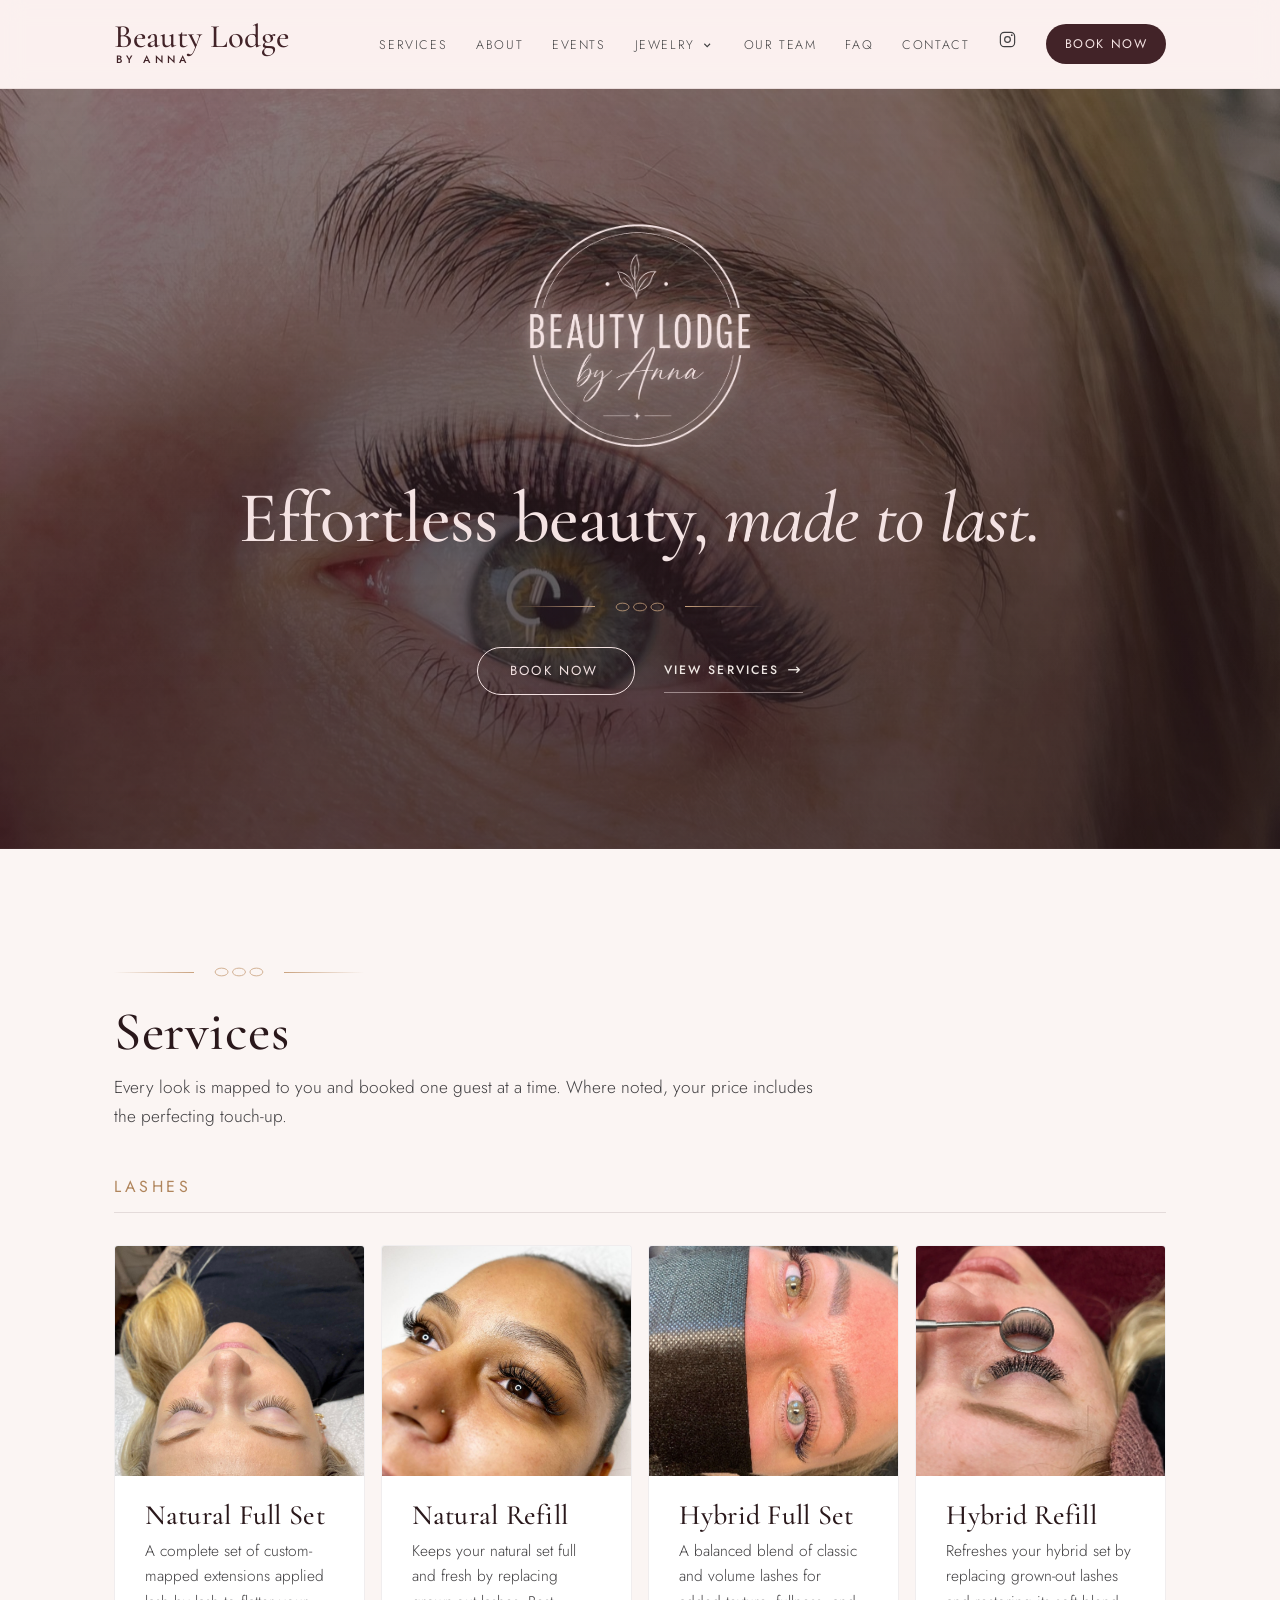
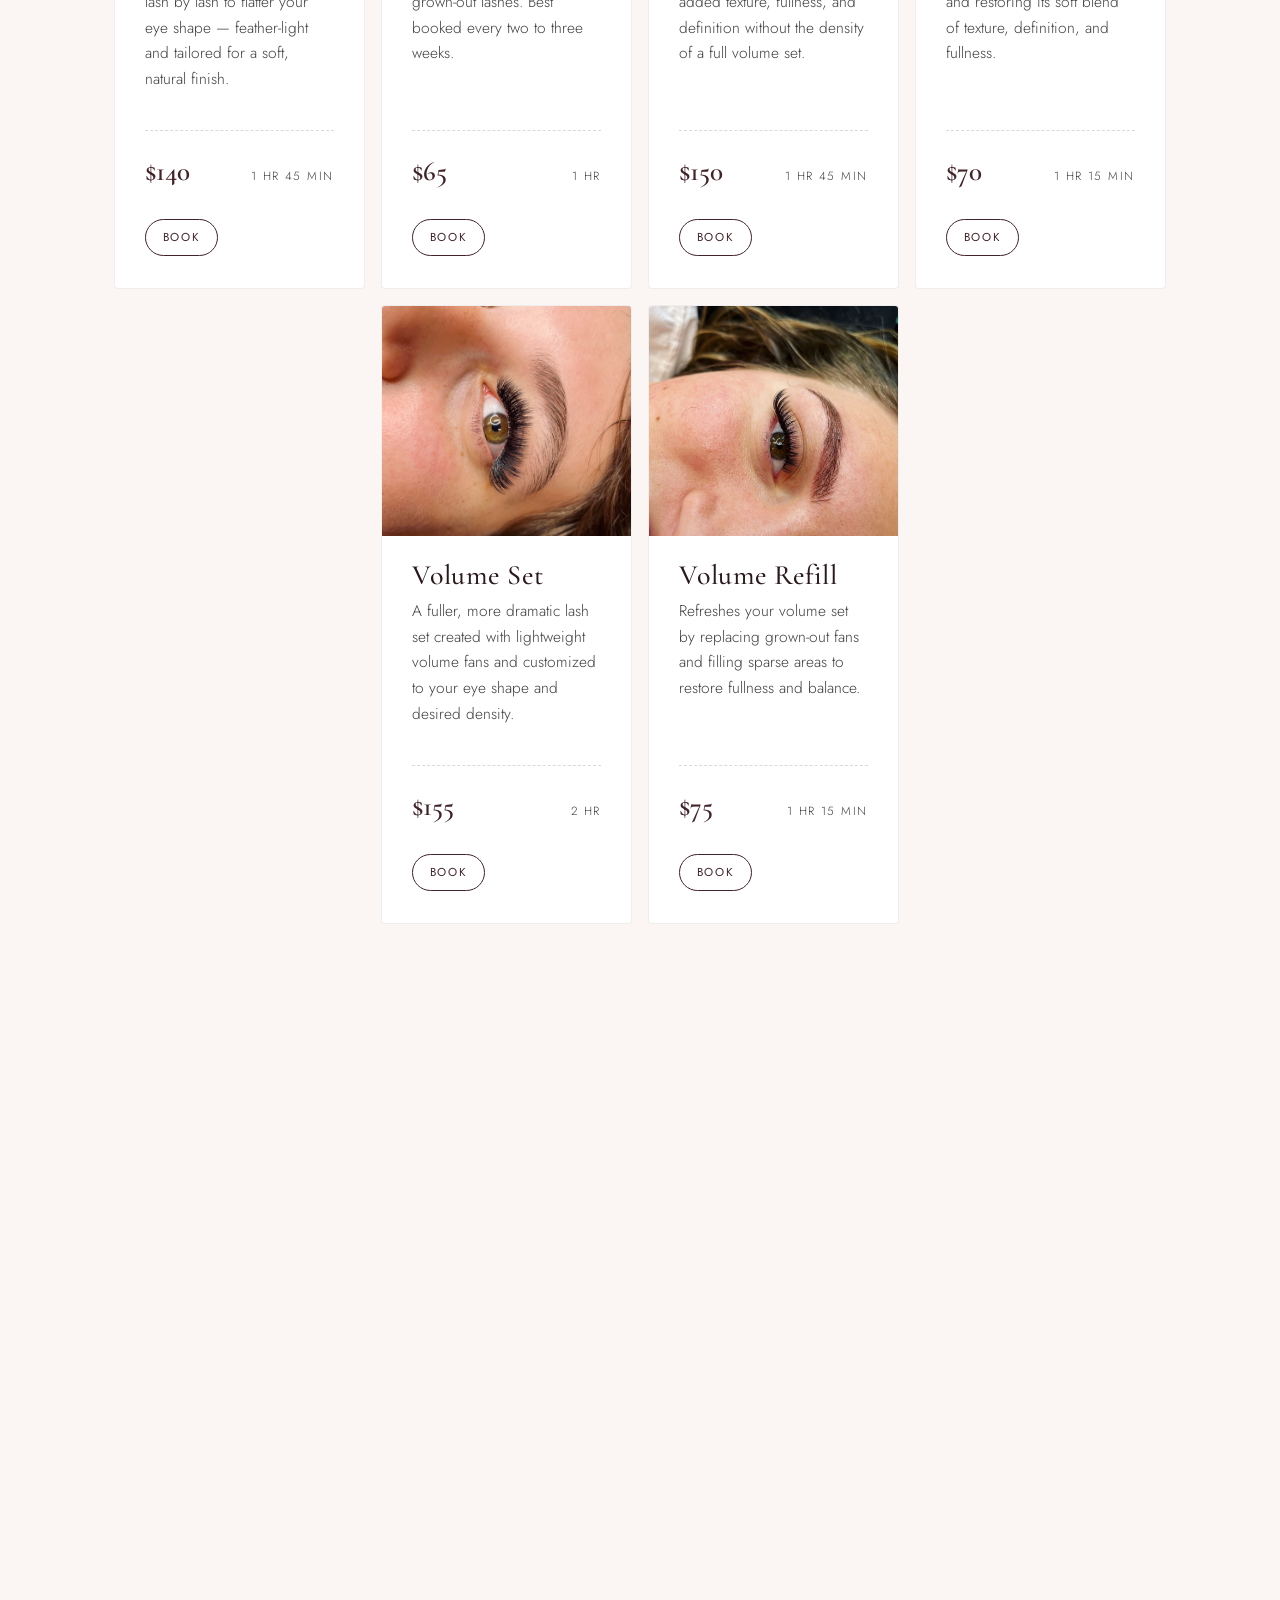
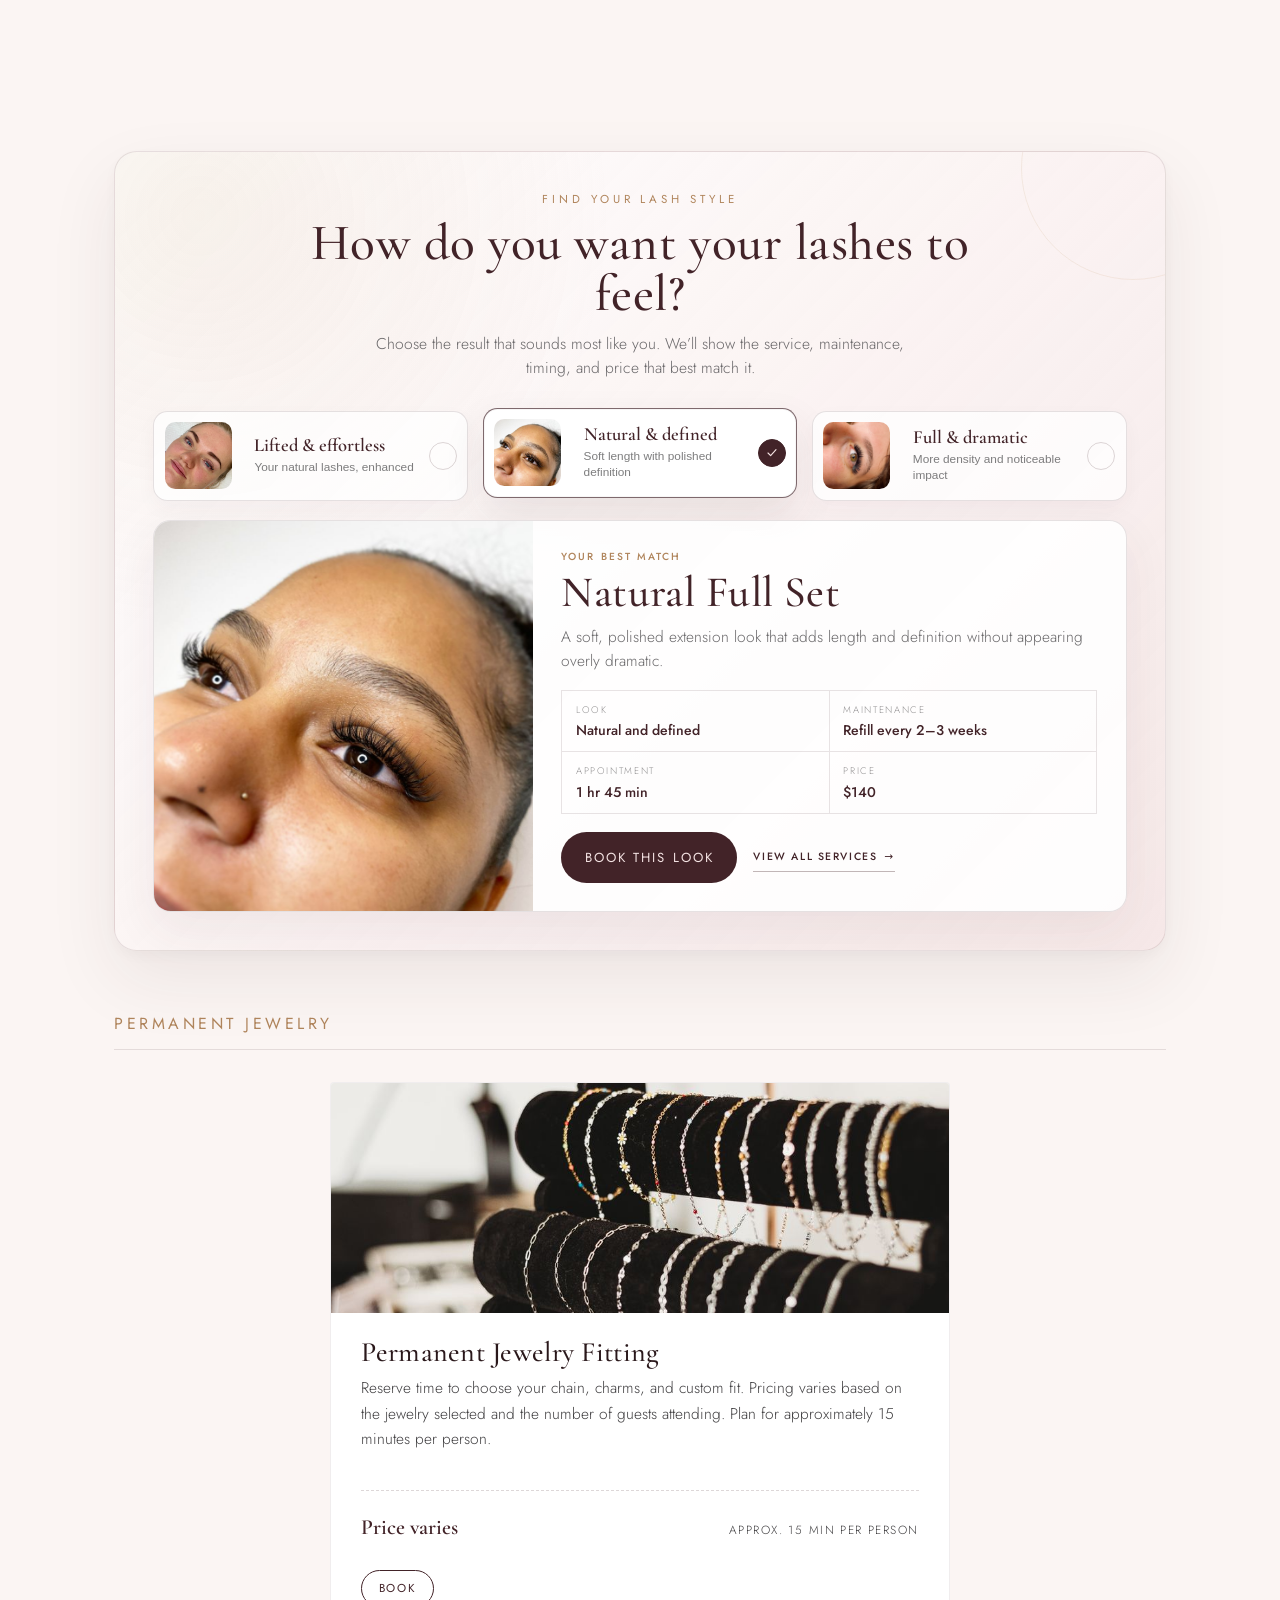
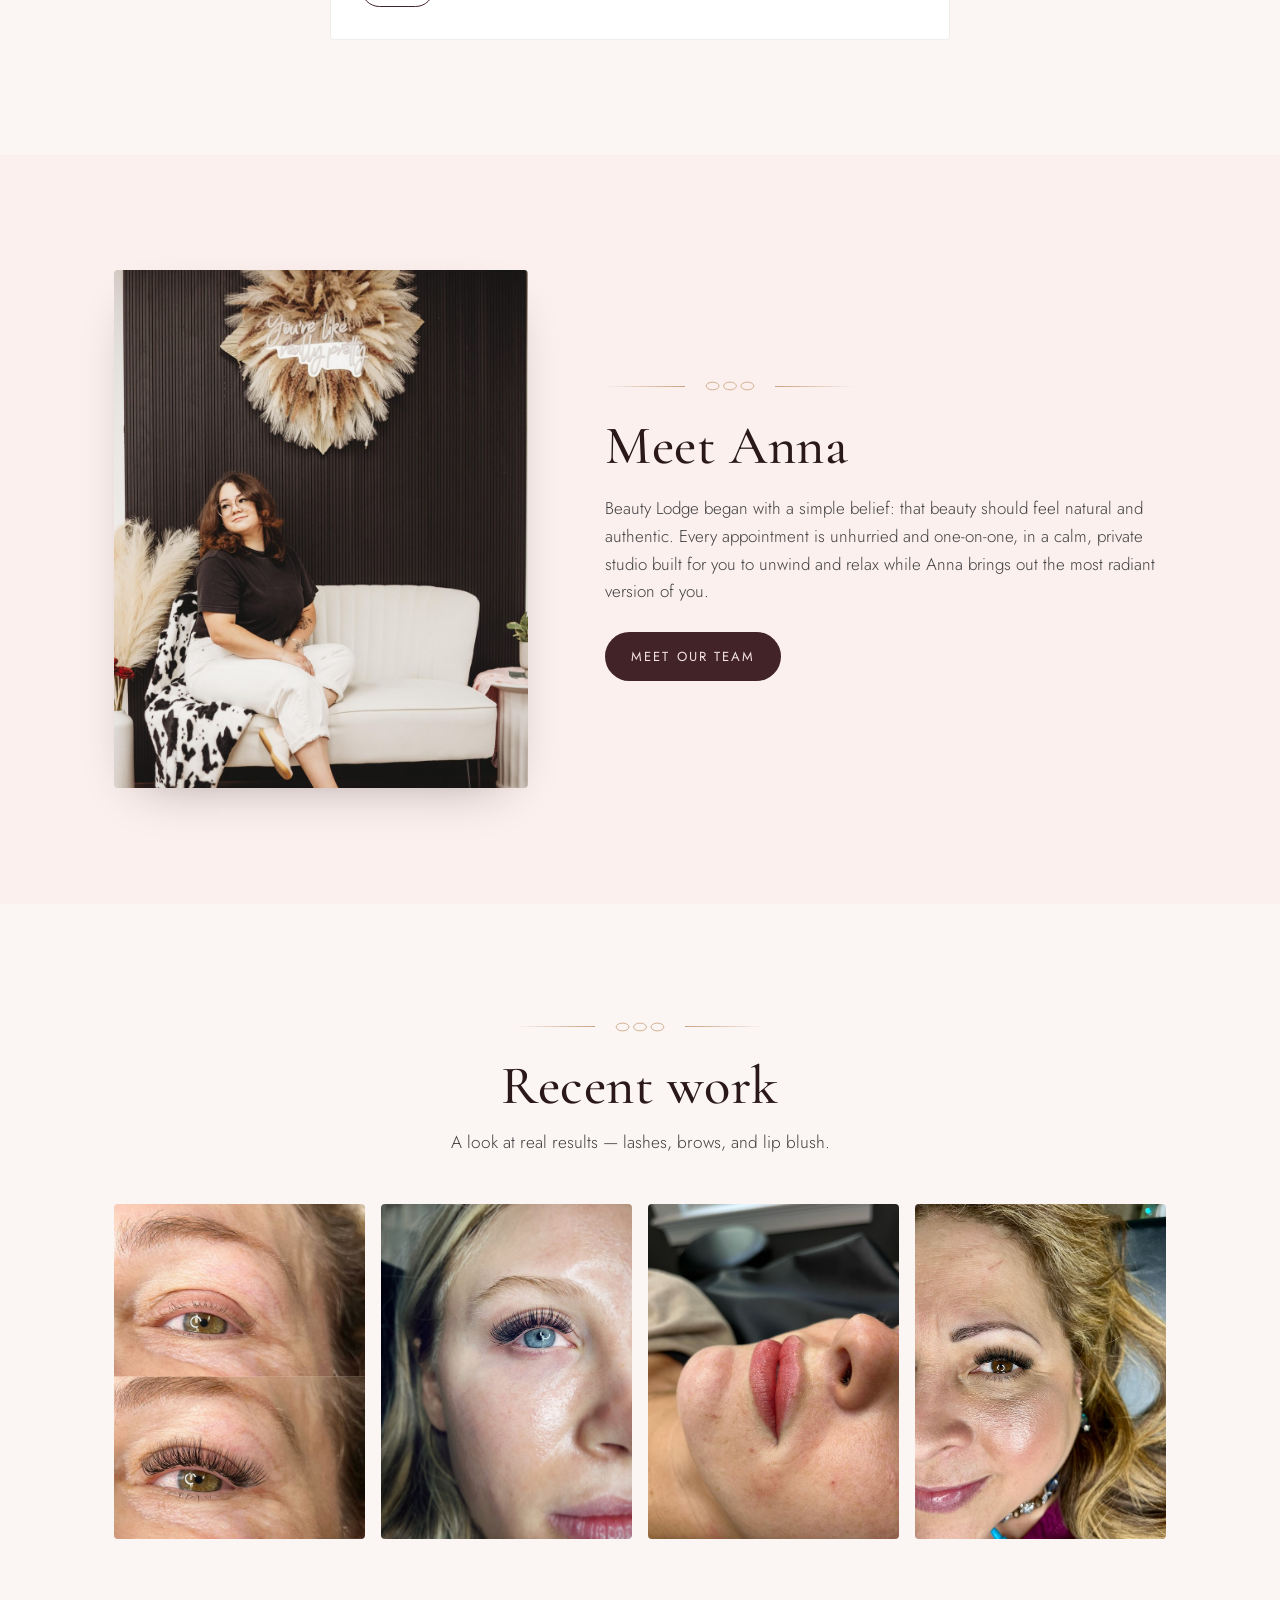
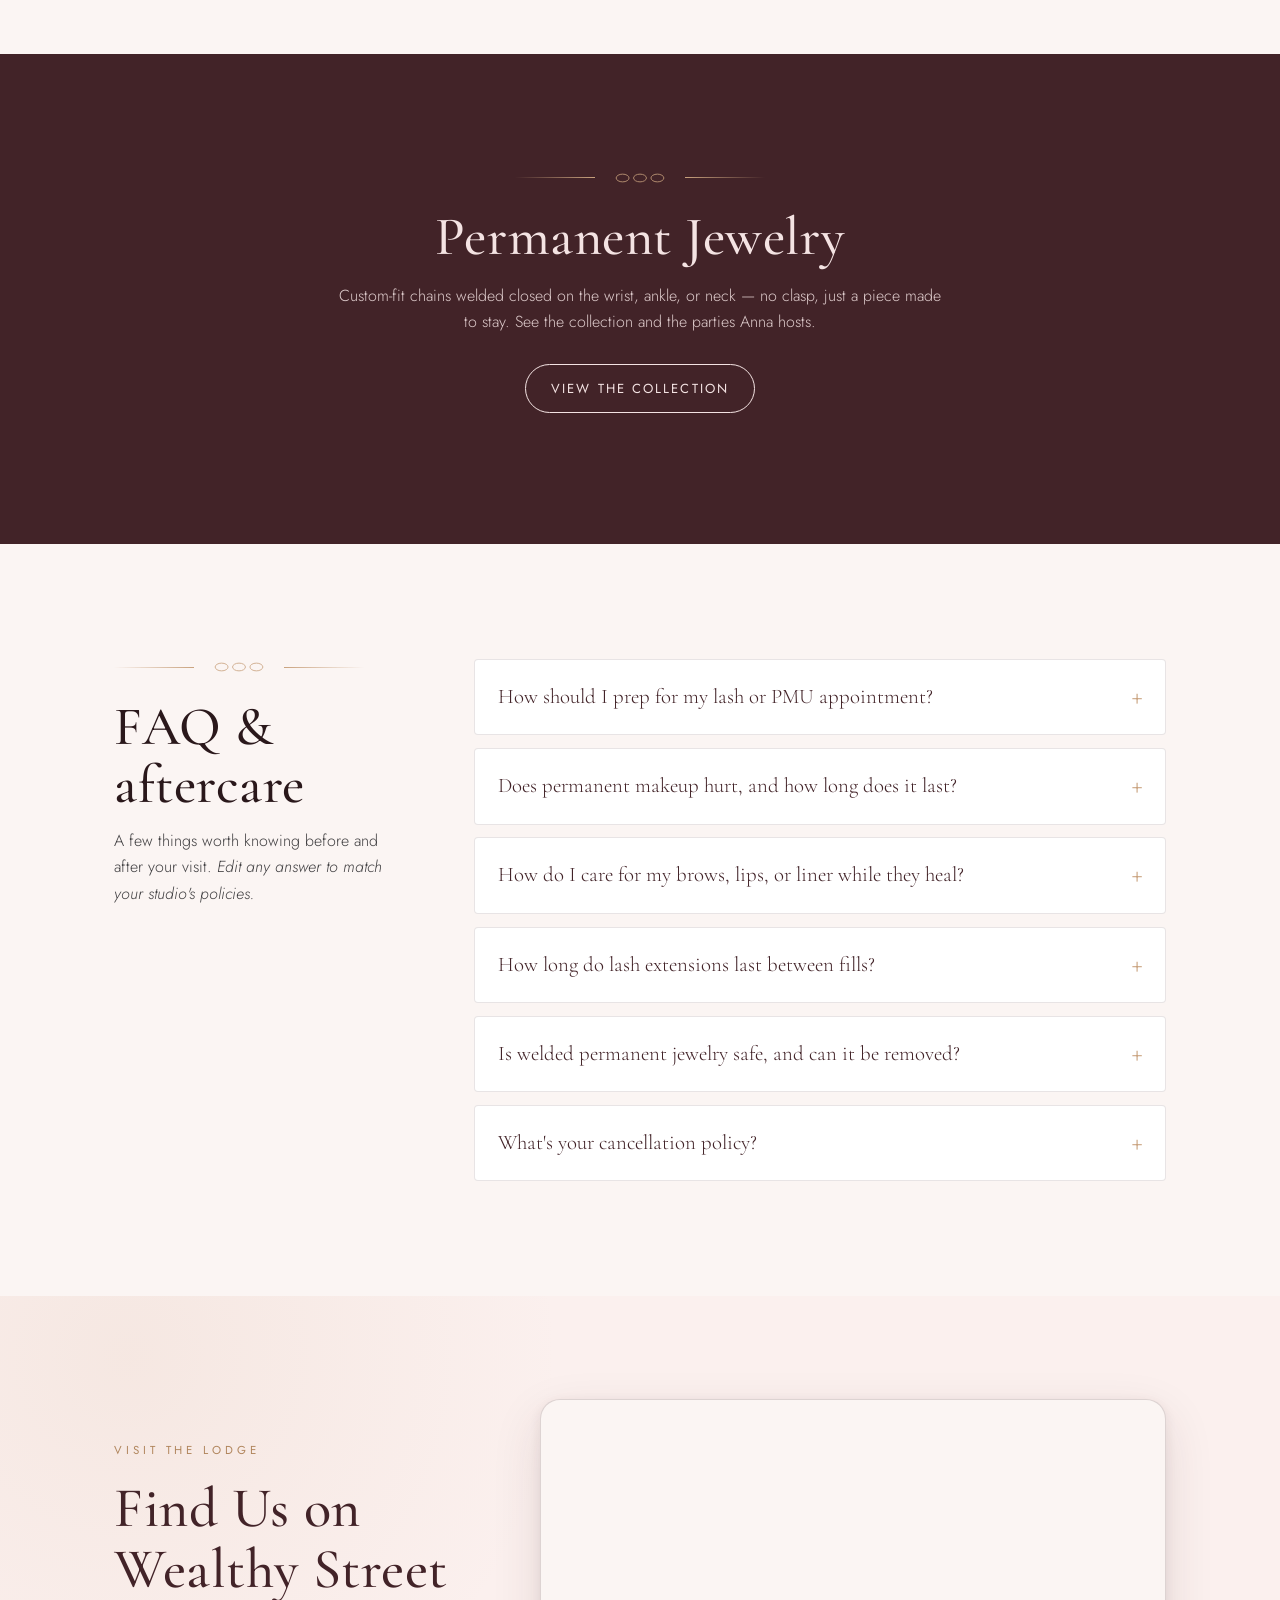
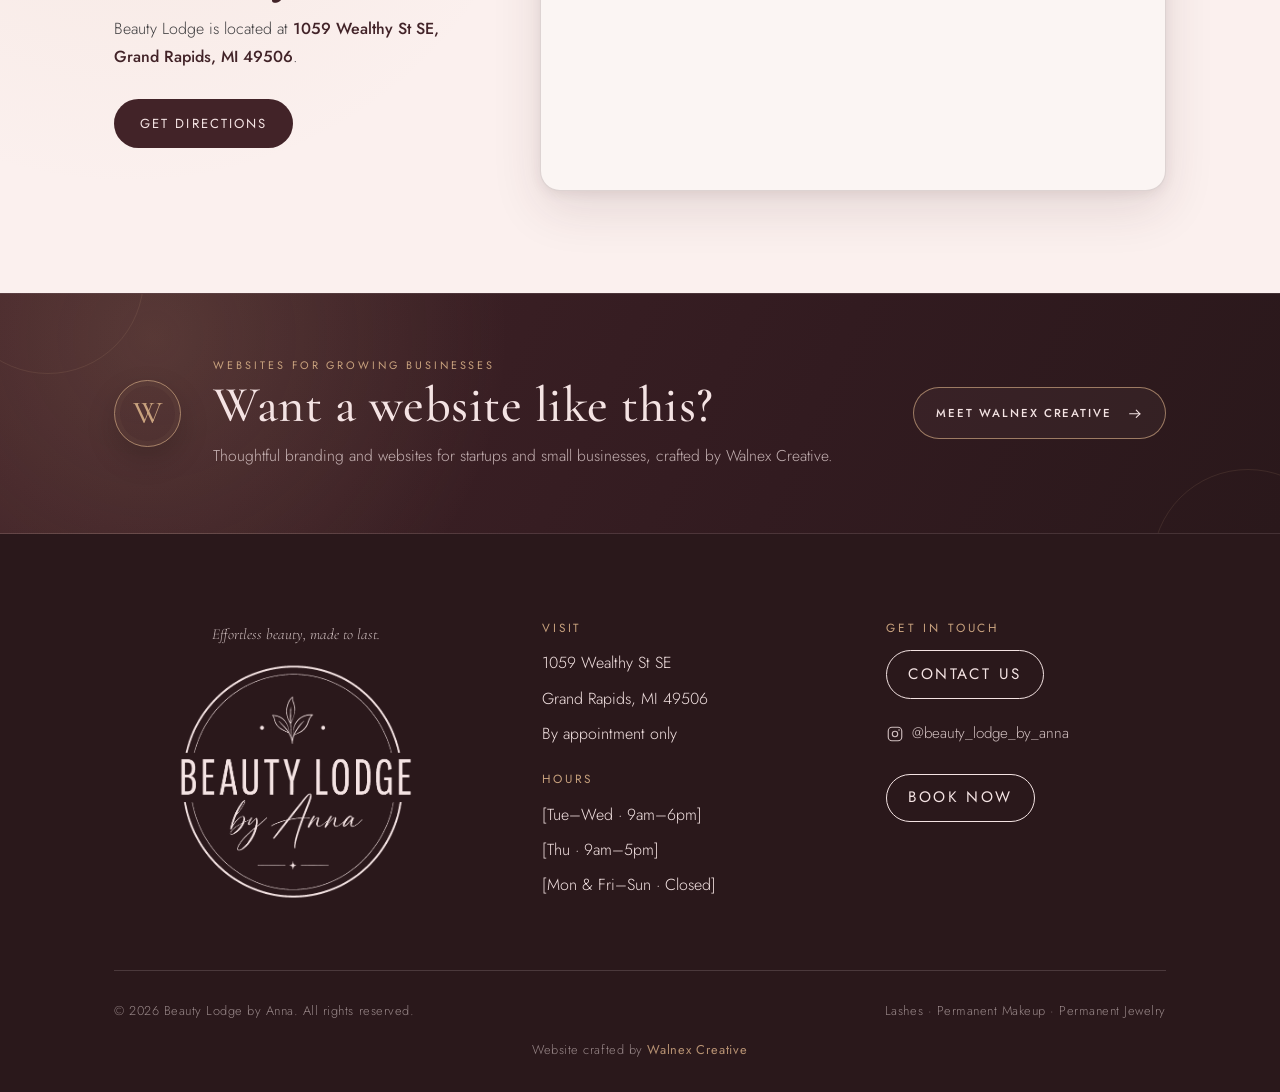
==== commit 1cc145c9: "Add files via upload" ====
--- a/index.html
+++ b/index.html
@@ -41,7 +41,7 @@
     rel="stylesheet"
   />
 
-  <link rel="stylesheet" href="styles.css?v=3.7.1" />
+  <link rel="stylesheet" href="styles.css?v=3.7.2" />
 </head>
 
 <body>
@@ -1221,7 +1221,7 @@
   </footer>
 
 
-  <script src="script.js?v=3.7.1"></script>
+  <script src="script.js?v=3.7.2"></script>
 
   <script>
     const year = document.getElementById("yr");
--- a/styles.css
+++ b/styles.css
@@ -4570,3 +4570,95 @@
   .jewelry-guide-hero h1 { font-size: clamp(3rem,14vw,4.3rem); }
 }
 
+
+
+/* ============================================================
+   V3.7.2 — Permanent Jewelry professional photography + polish
+   ============================================================ */
+
+/* Force 01 / 02 / 03 / 04 into the center of the step circles. */
+.party-steps > li > .party-step-number {
+  display: flex !important;
+  align-items: center !important;
+  justify-content: center !important;
+  position: static !important;
+  width: 3.15rem !important;
+  height: 3.15rem !important;
+  margin: 0 0 1.45rem 0 !important;
+  padding: 0 !important;
+  border-radius: 50% !important;
+  line-height: 1 !important;
+  letter-spacing: 0.08em !important;
+  text-indent: 0.08em;
+  box-sizing: border-box;
+}
+
+.jewelry-choice-visual {
+  grid-template-rows: 108px auto;
+}
+.jewelry-choice-visual img {
+  height: 108px;
+}
+.jewelry-choice-row-visual-two {
+  grid-template-columns: repeat(2, minmax(0, 1fr));
+}
+.jewelry-choice-row-visual-two .jewelry-choice-visual {
+  grid-template-rows: 116px auto;
+}
+.jewelry-choice-row-visual-two .jewelry-choice-visual img {
+  height: 116px;
+}
+
+.jewelry-profile-preview img {
+  height: 235px;
+  object-position: center 46%;
+}
+
+.jhero-overview .jhero-bg {
+  object-position: center 54%;
+  filter: saturate(0.9) contrast(1.02);
+}
+.jhero-overview::after {
+  background:
+    linear-gradient(120deg, rgba(42,24,27,0.88), rgba(66,35,40,0.63)),
+    linear-gradient(0deg, rgba(20,10,12,0.22), rgba(20,10,12,0.06));
+}
+
+.jewelry-collection-hero figure img {
+  object-position: center 45%;
+}
+.jewelry-party-hero .party-hero-photo img {
+  object-position: center 40%;
+}
+.jewelry-guide-hero figure img {
+  object-position: center 50%;
+}
+.events.jewelry-events-hero .events-bg {
+  object-position: center 52%;
+  filter: saturate(0.85) contrast(1.03);
+}
+.event-host-grid figure img {
+  object-position: center 52%;
+}
+
+.jewelry-preview-grid img,
+.jewelry-full-gallery img,
+.collection-style-grid img,
+.jewelry-path-card > img {
+  filter: saturate(0.94) contrast(1.01);
+}
+
+@media (max-width: 600px) {
+  .jewelry-choice-visual {
+    grid-template-rows: 82px auto;
+  }
+  .jewelry-choice-visual img {
+    height: 82px;
+  }
+  .jewelry-choice-row-visual-two .jewelry-choice-visual {
+    grid-template-rows: 92px auto;
+  }
+  .jewelry-choice-row-visual-two .jewelry-choice-visual img {
+    height: 92px;
+  }
+}
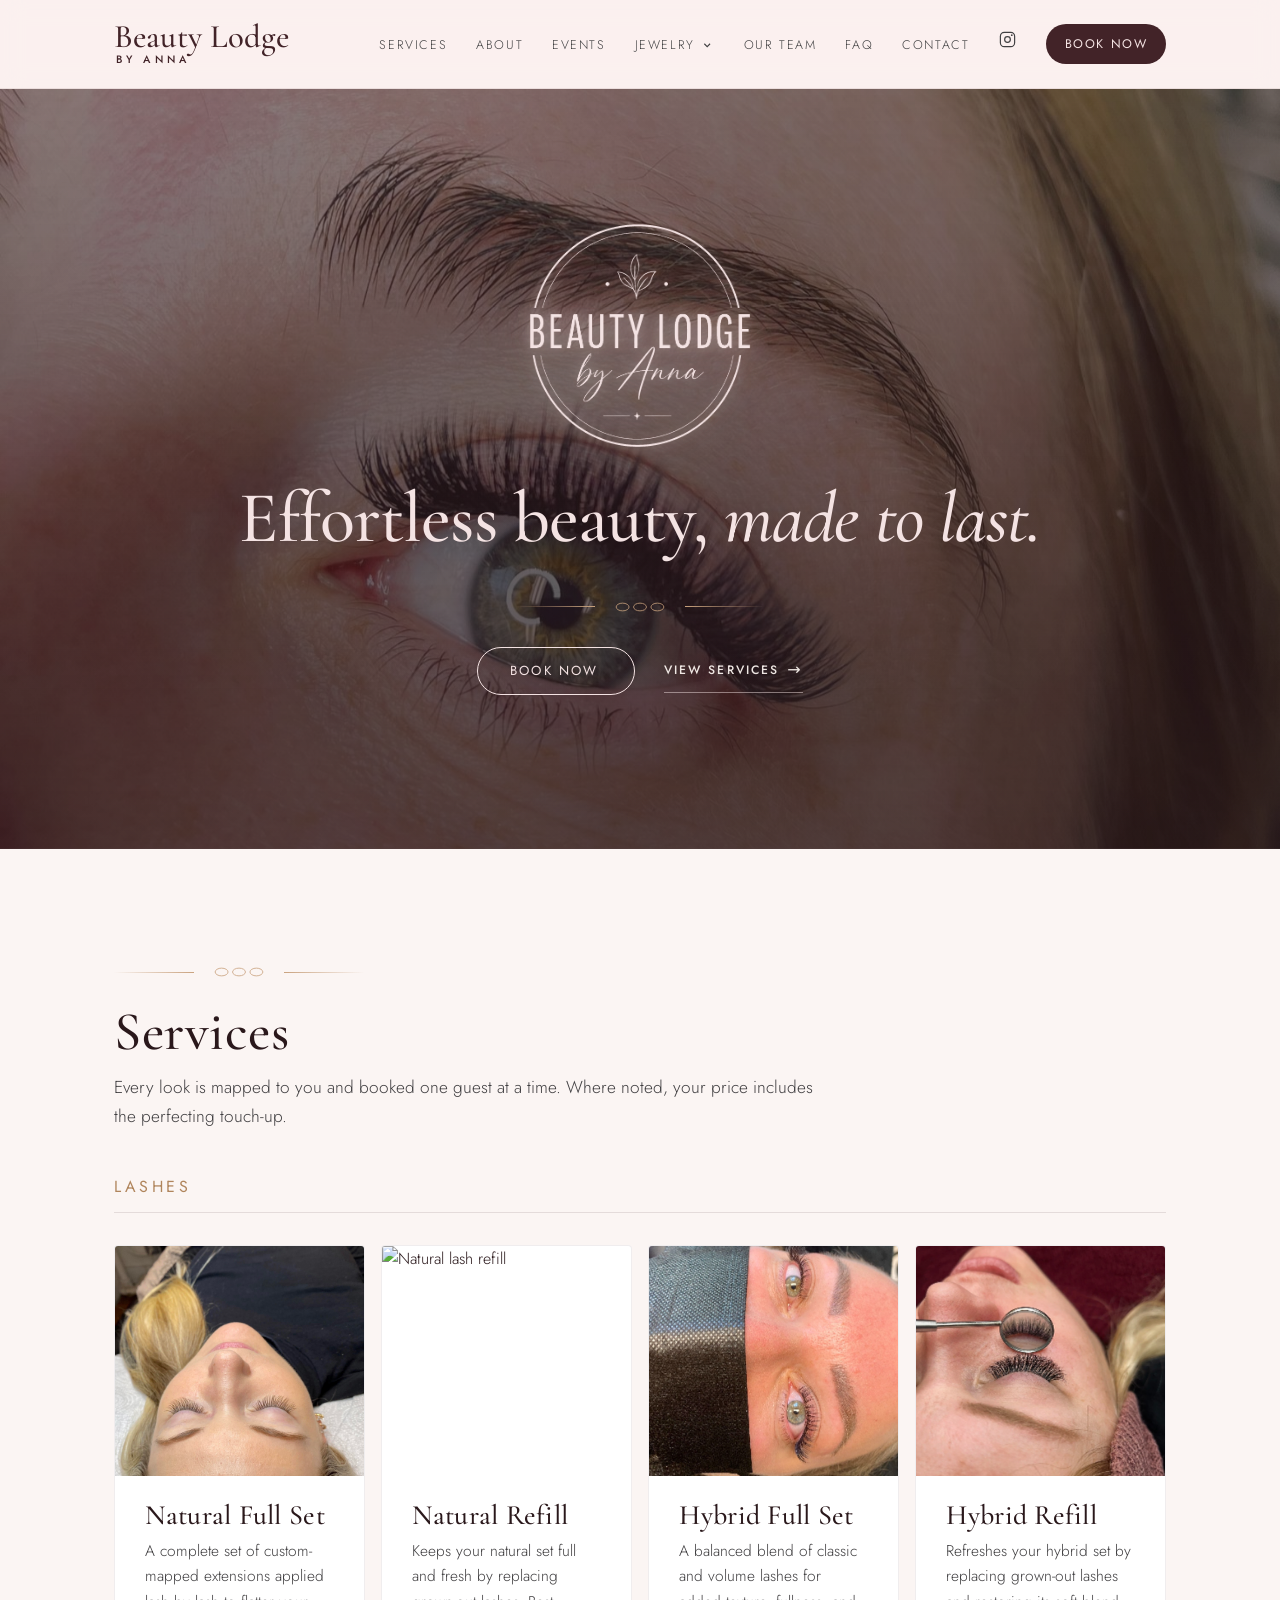
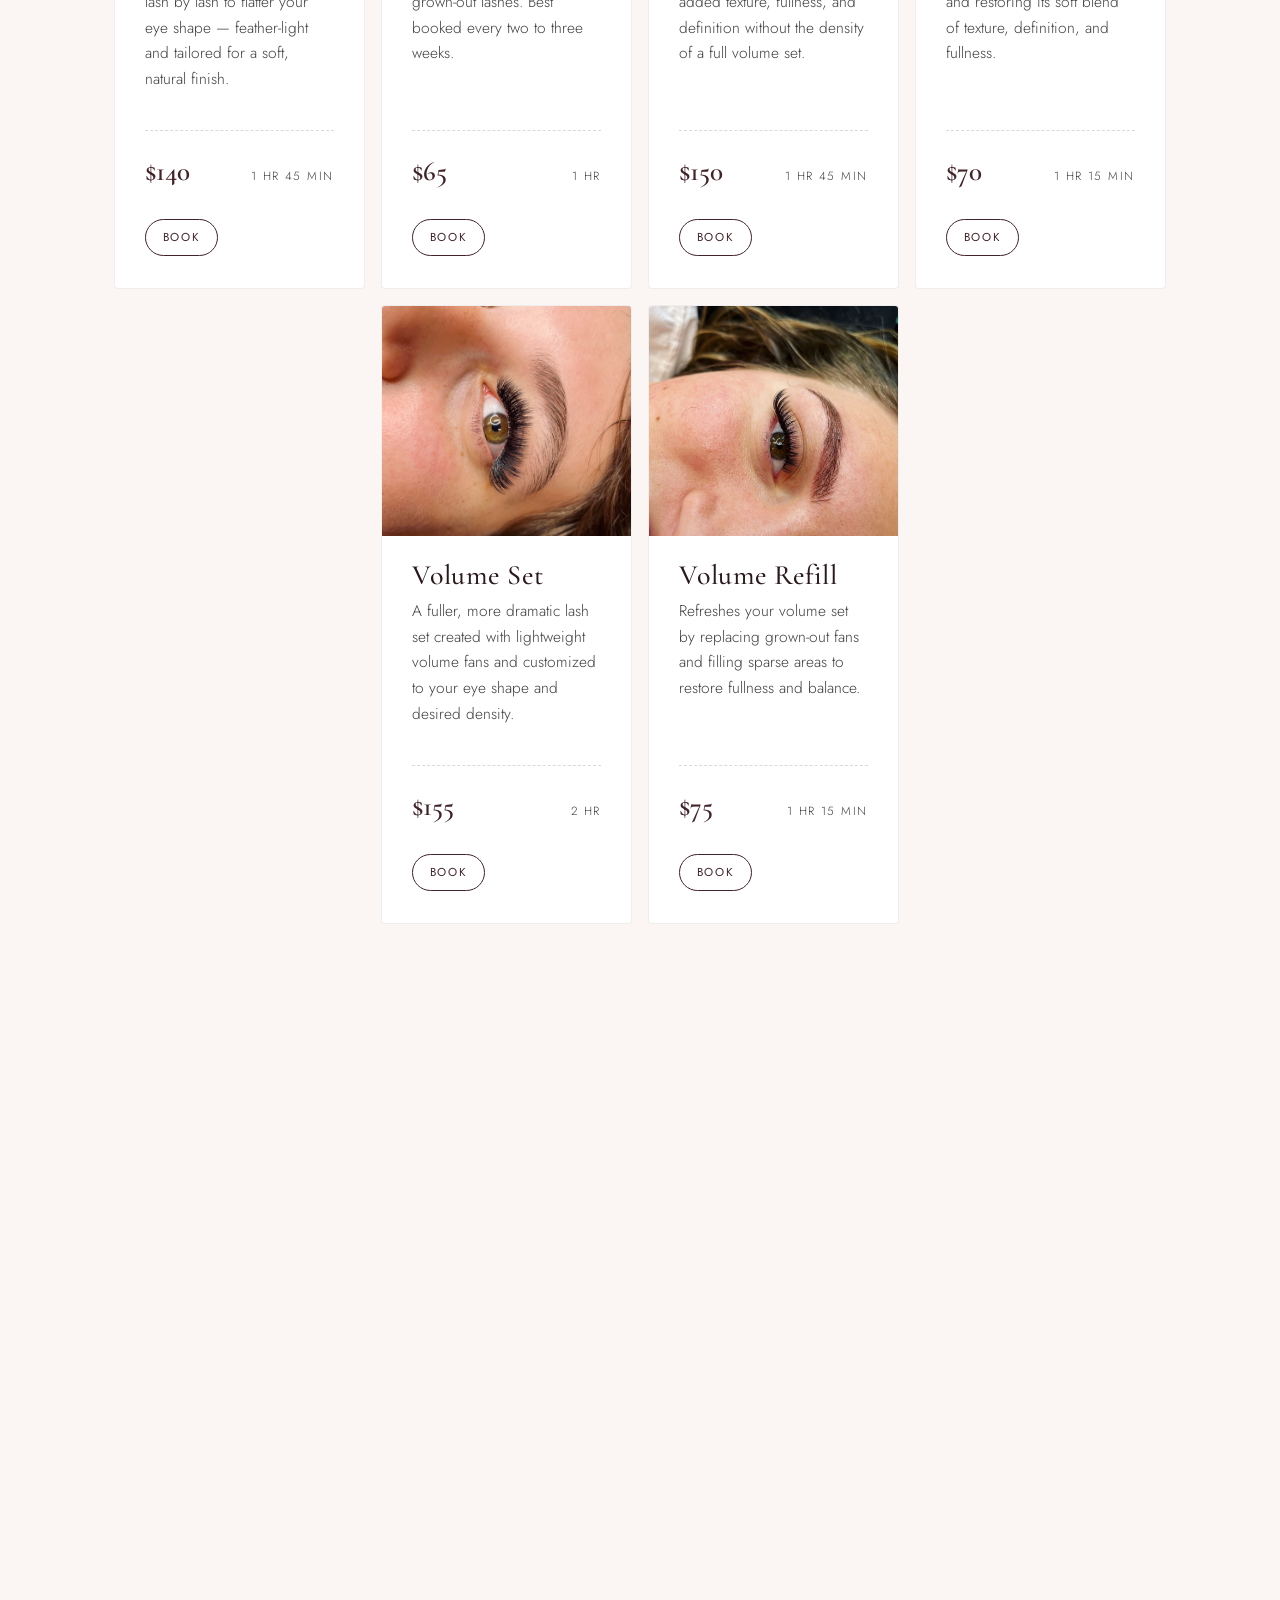
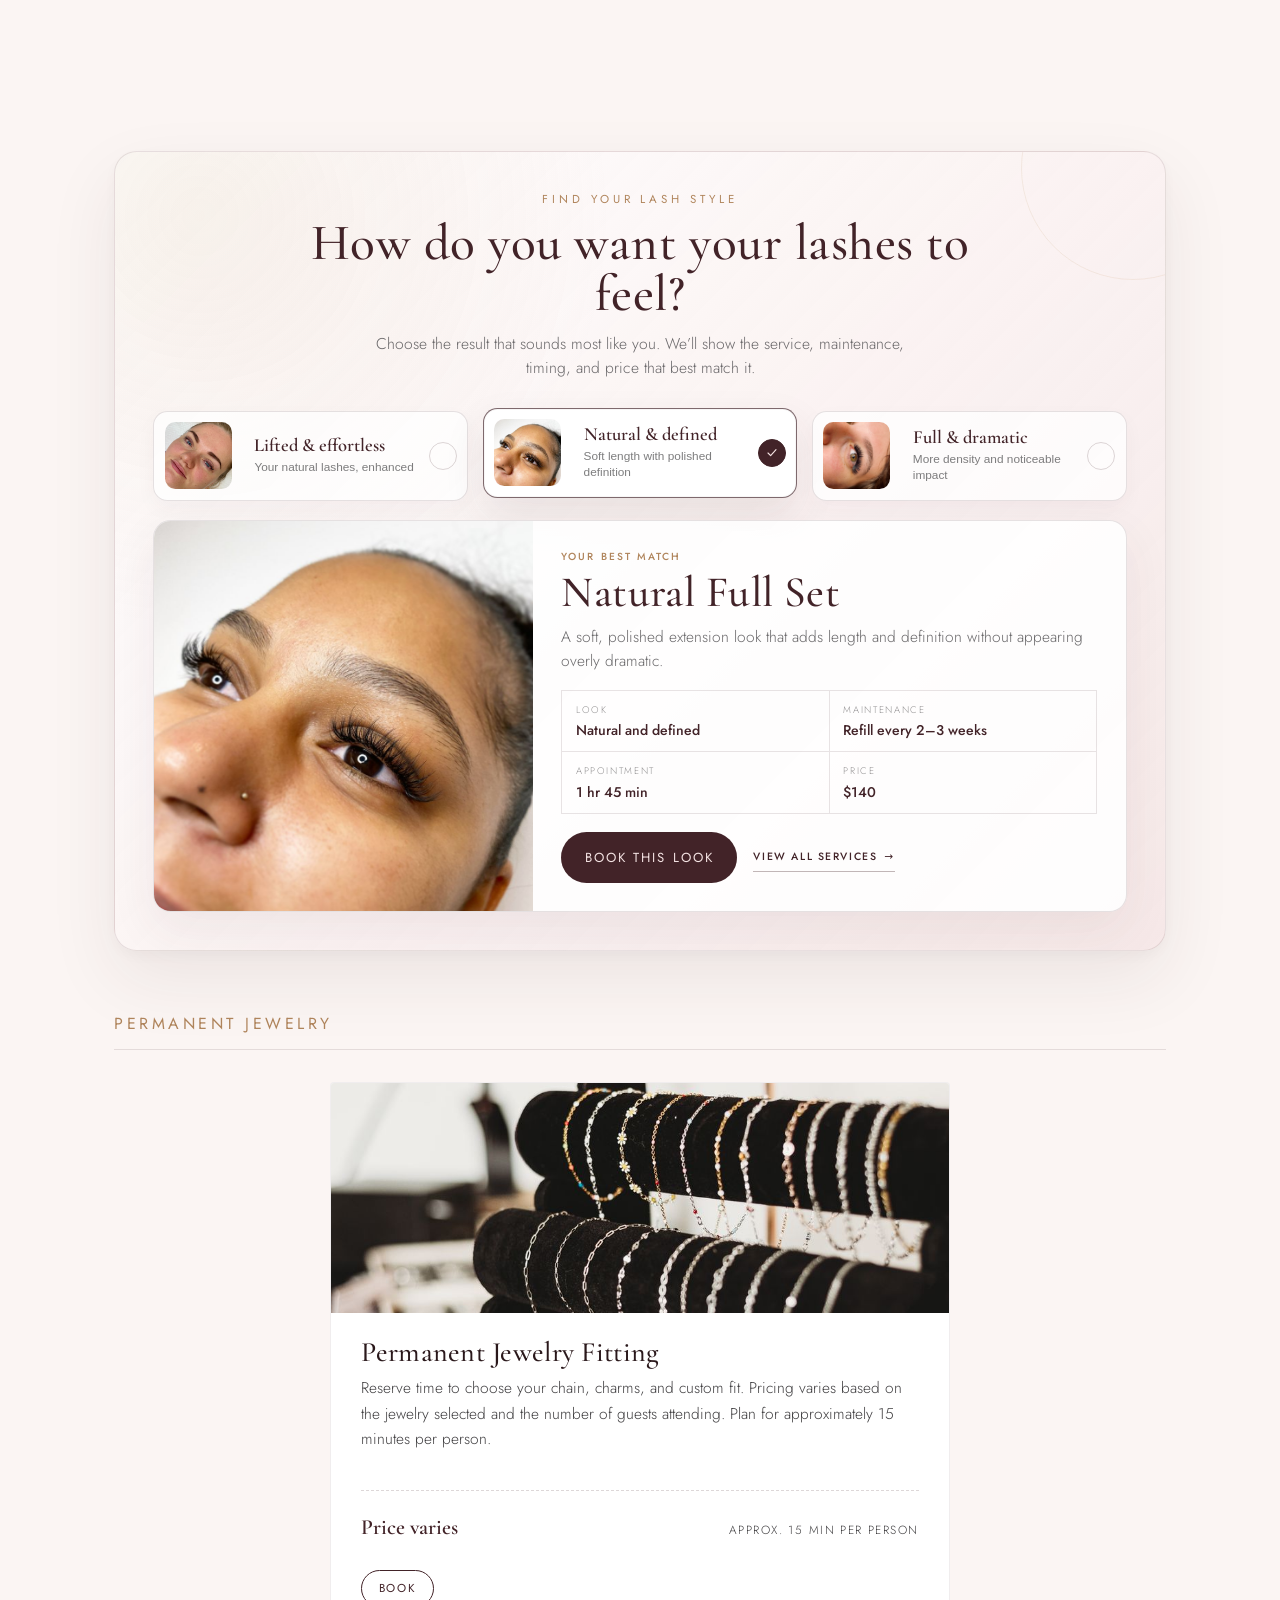
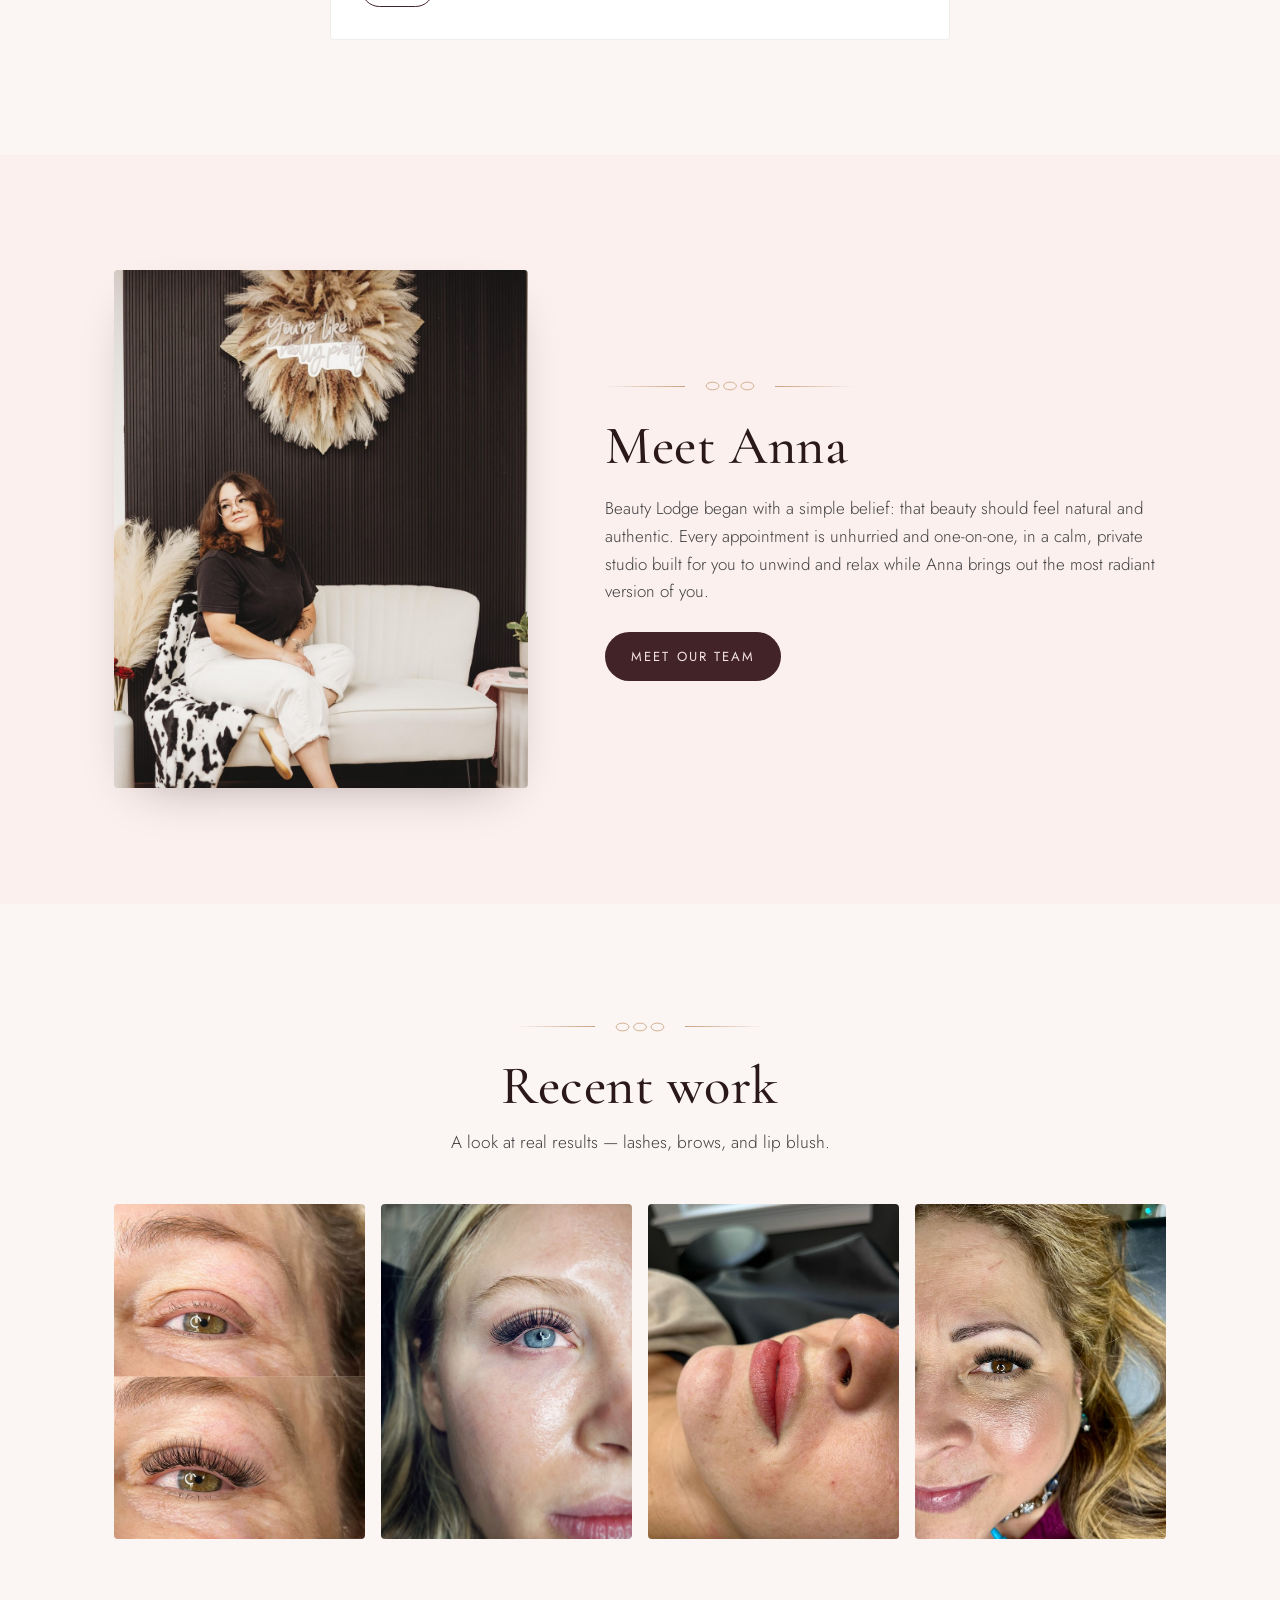
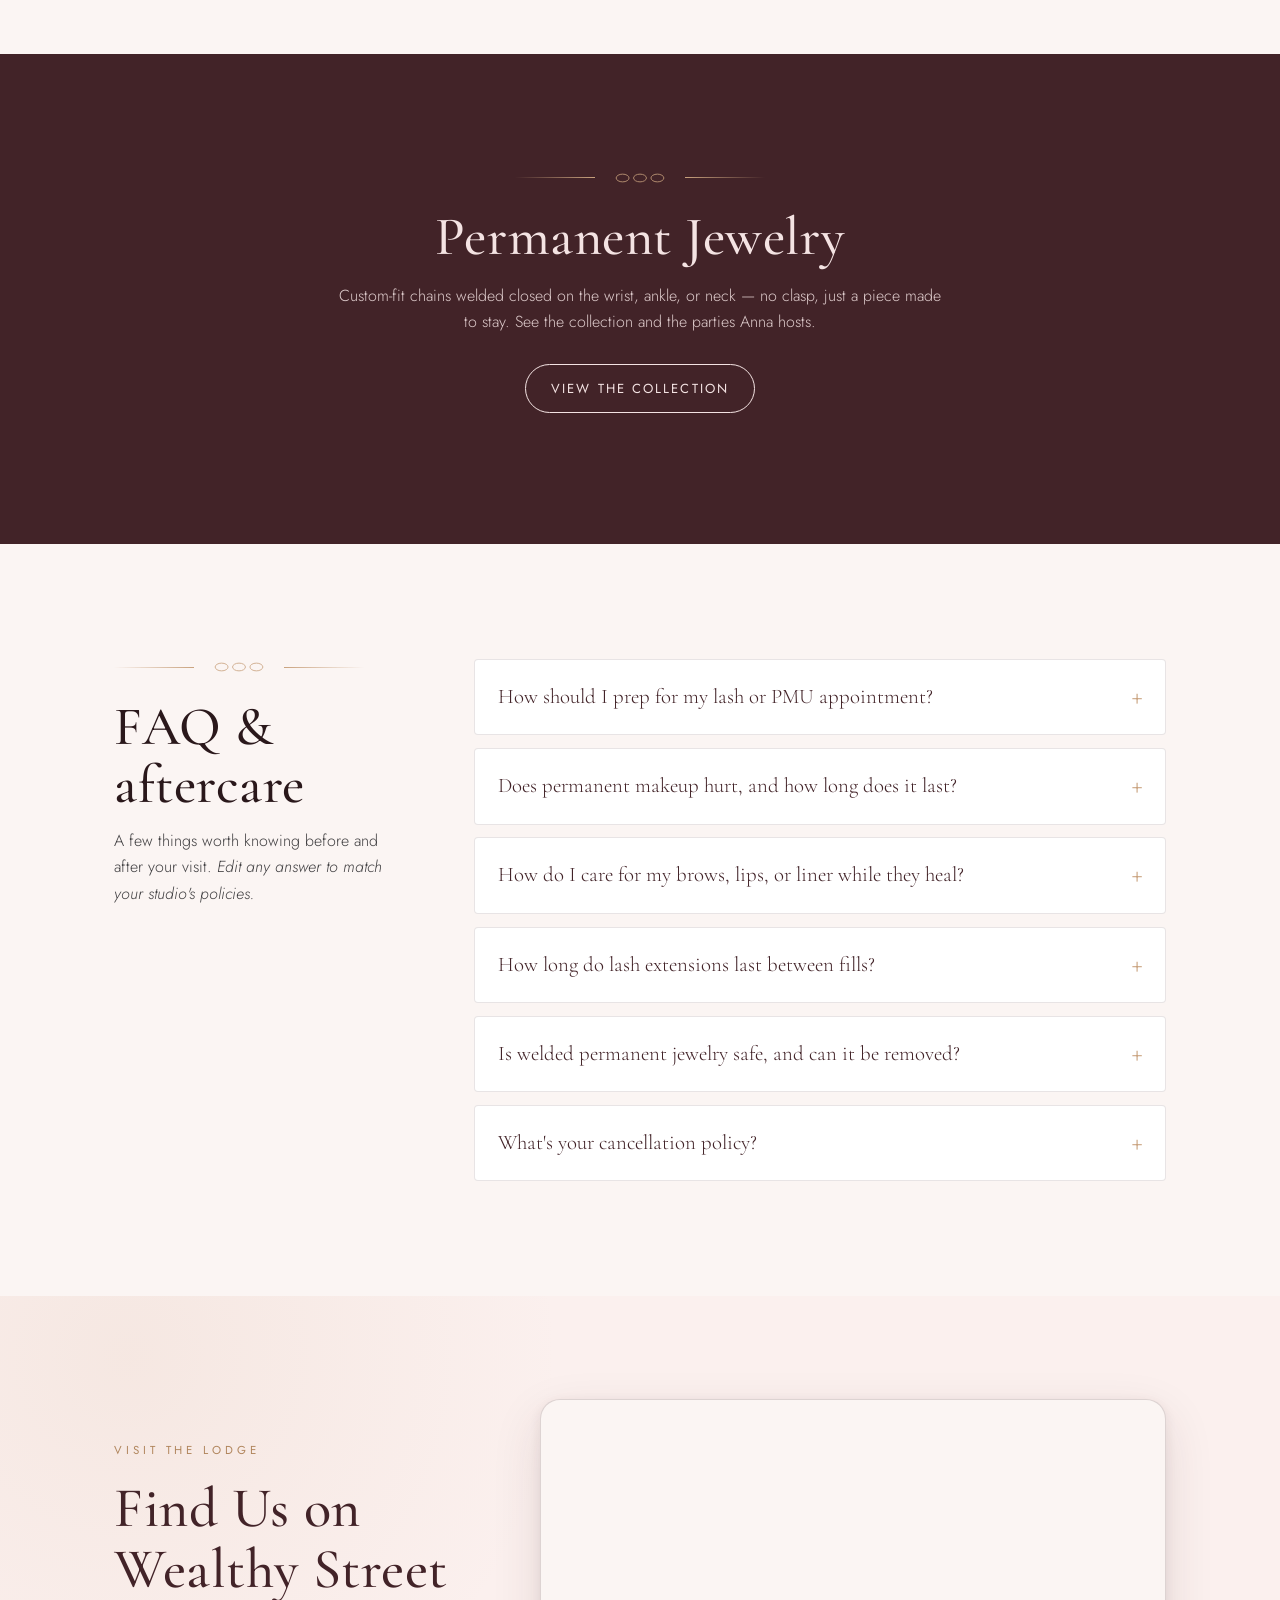
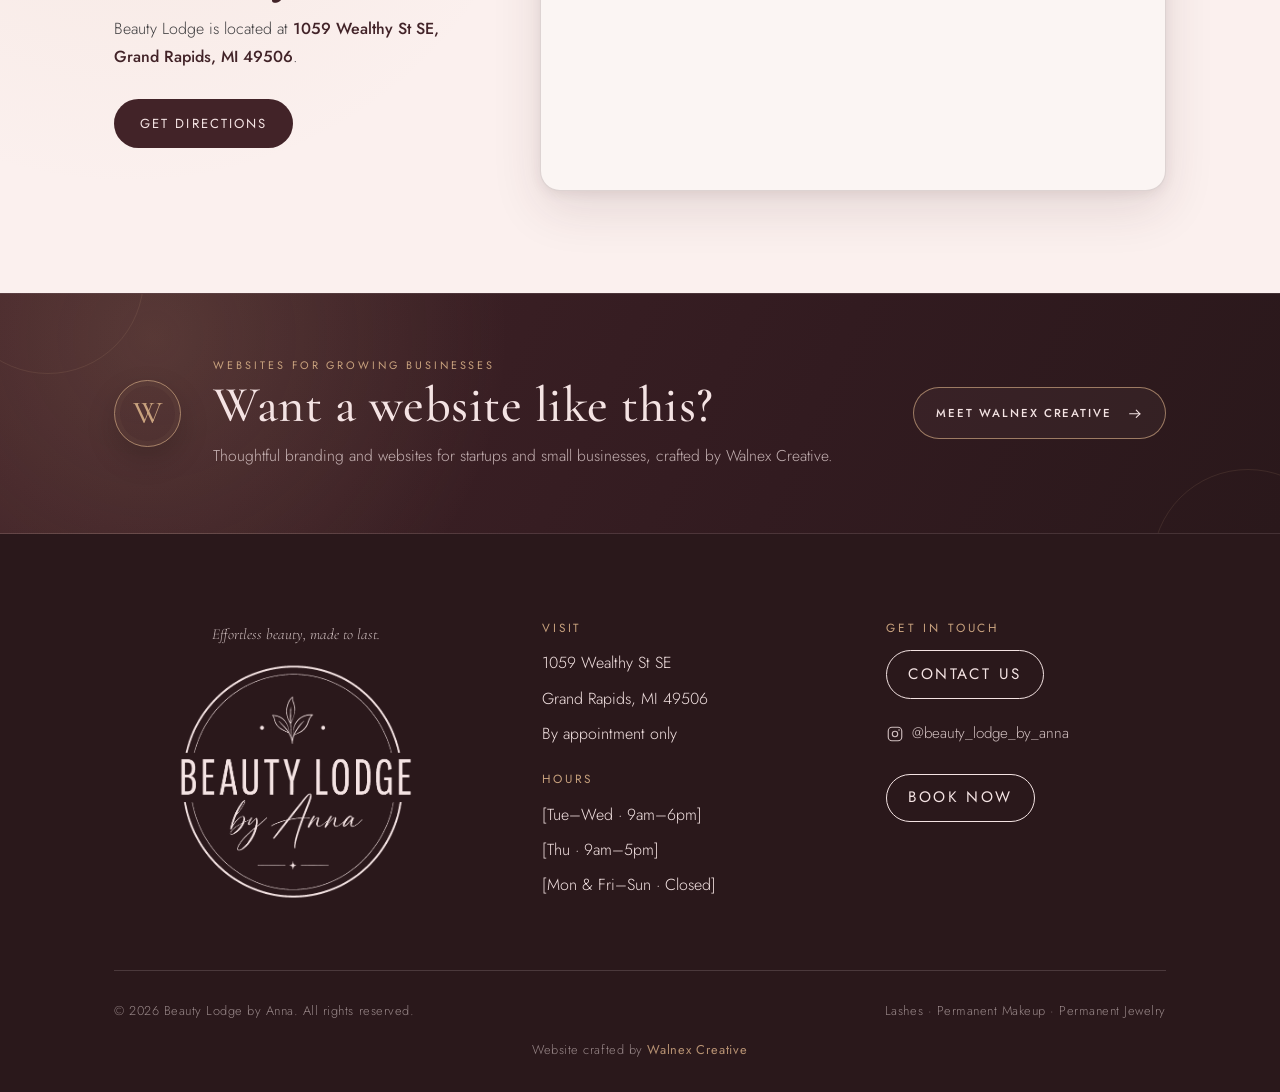
==== commit a653c599: "Update image source for natural lash refill service" ====
--- a/index.html
+++ b/index.html
@@ -237,7 +237,7 @@
           </article>
 
           <article class="svc-card" data-service="refill">
-            <img class="svc-img" src="assets/card-fullset.jpg" alt="Natural lash refill" />
+            <img class="svc-img" src="assets/newnatural.jpg" alt="Natural lash refill" />
             <h3>Natural Refill</h3>
             <p class="desc">
               Keeps your natural set full and fresh by replacing grown-out
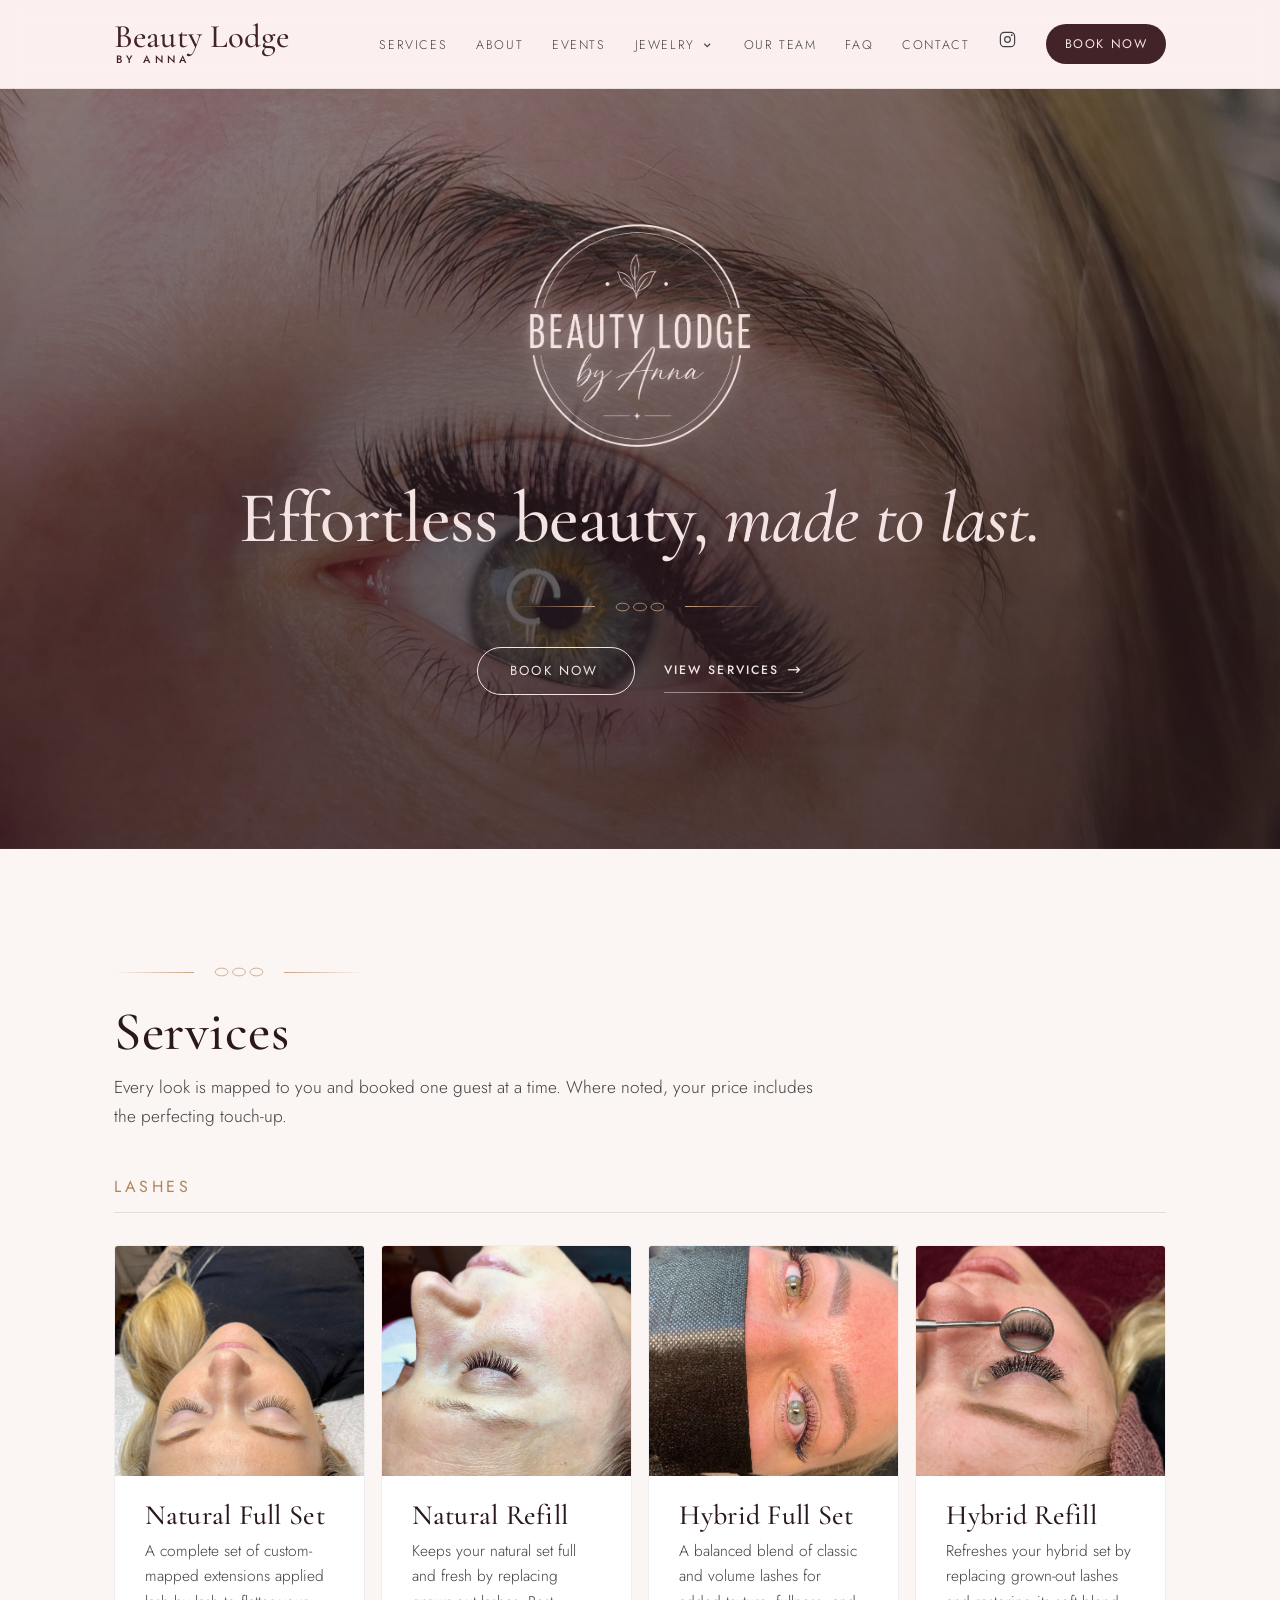
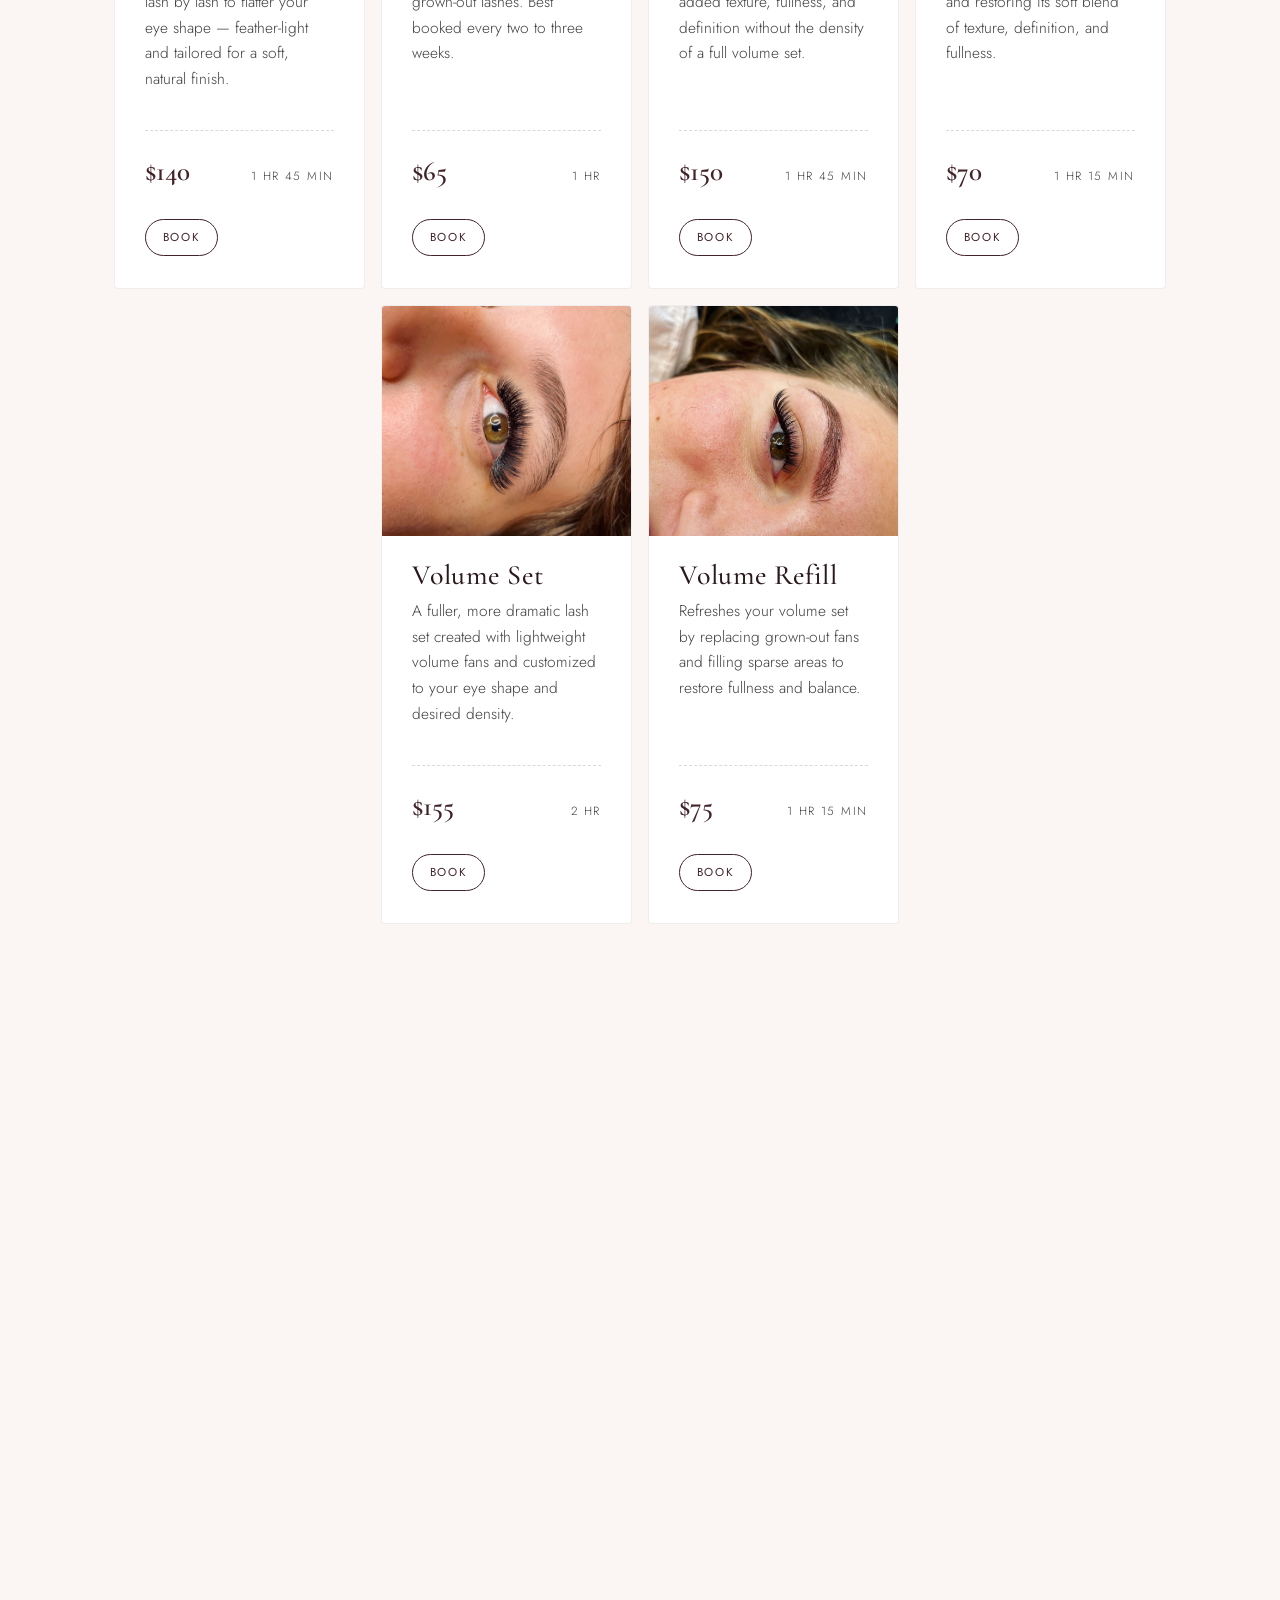
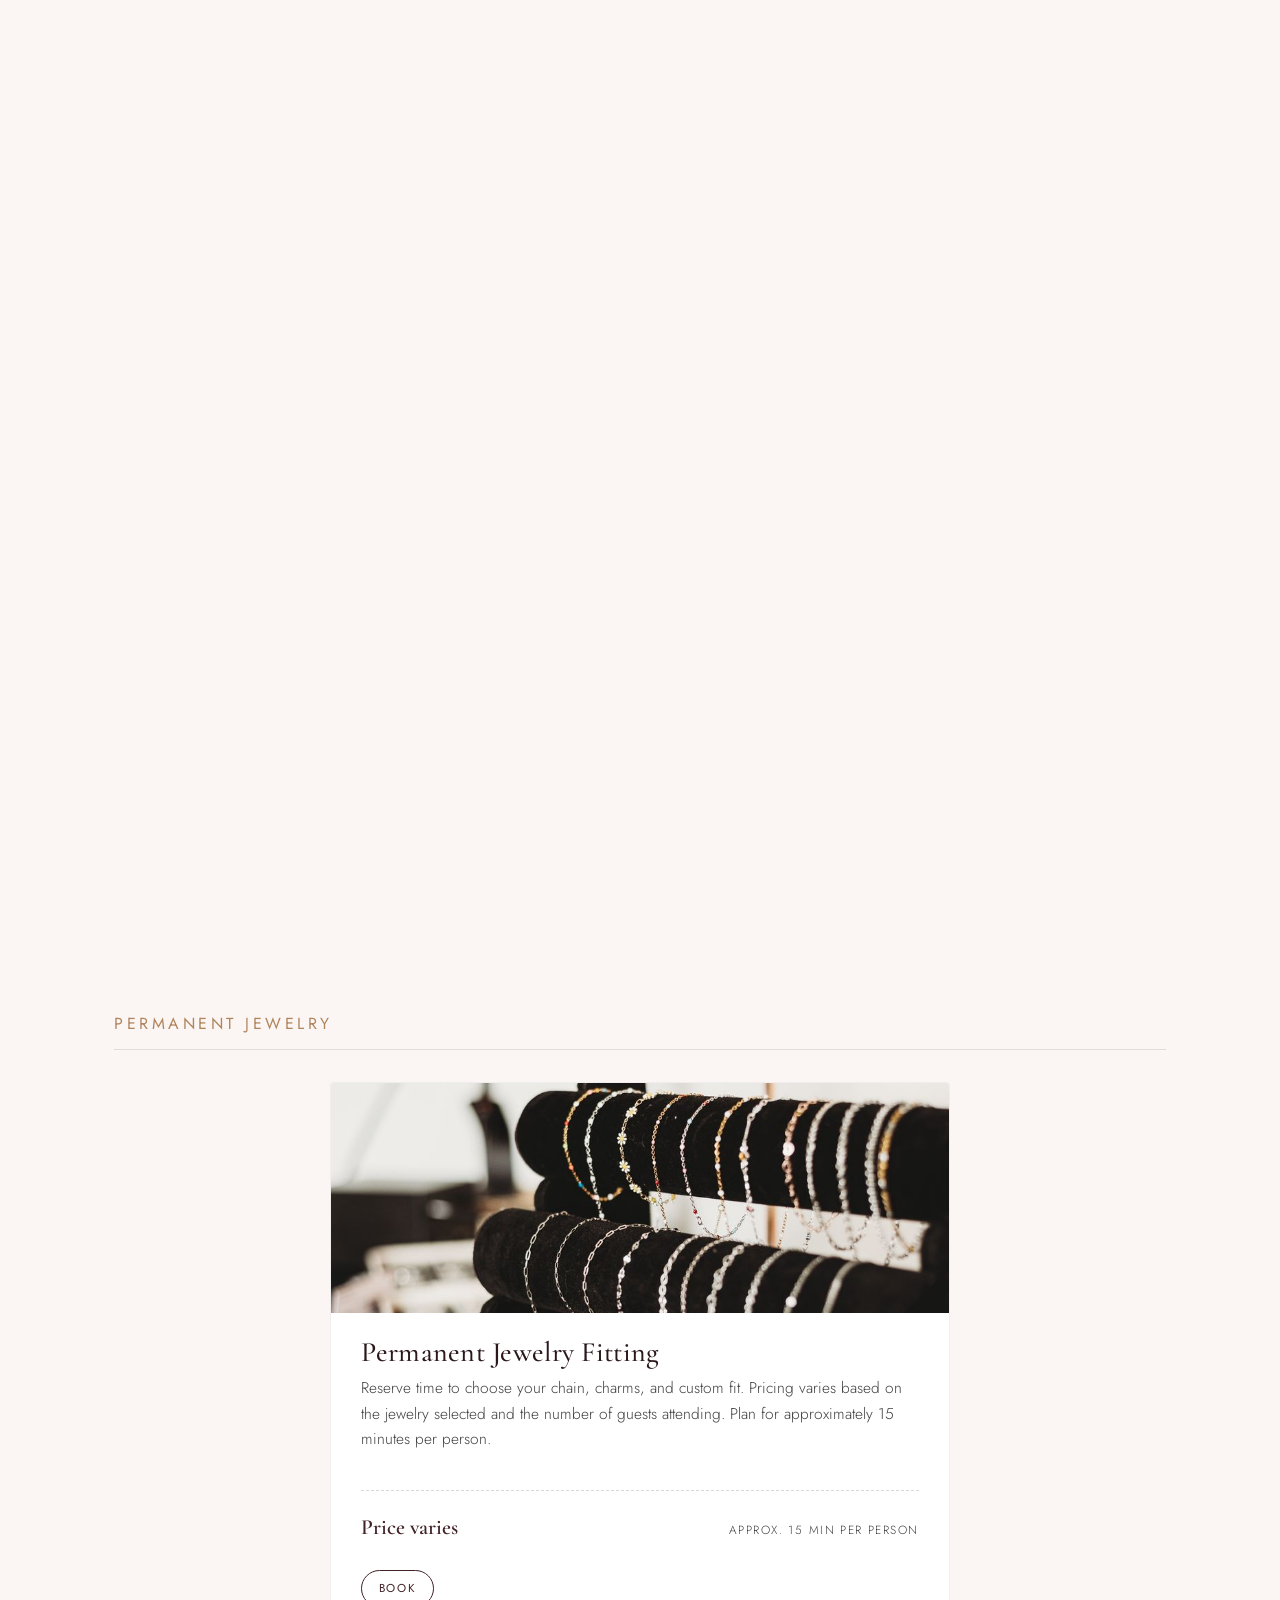
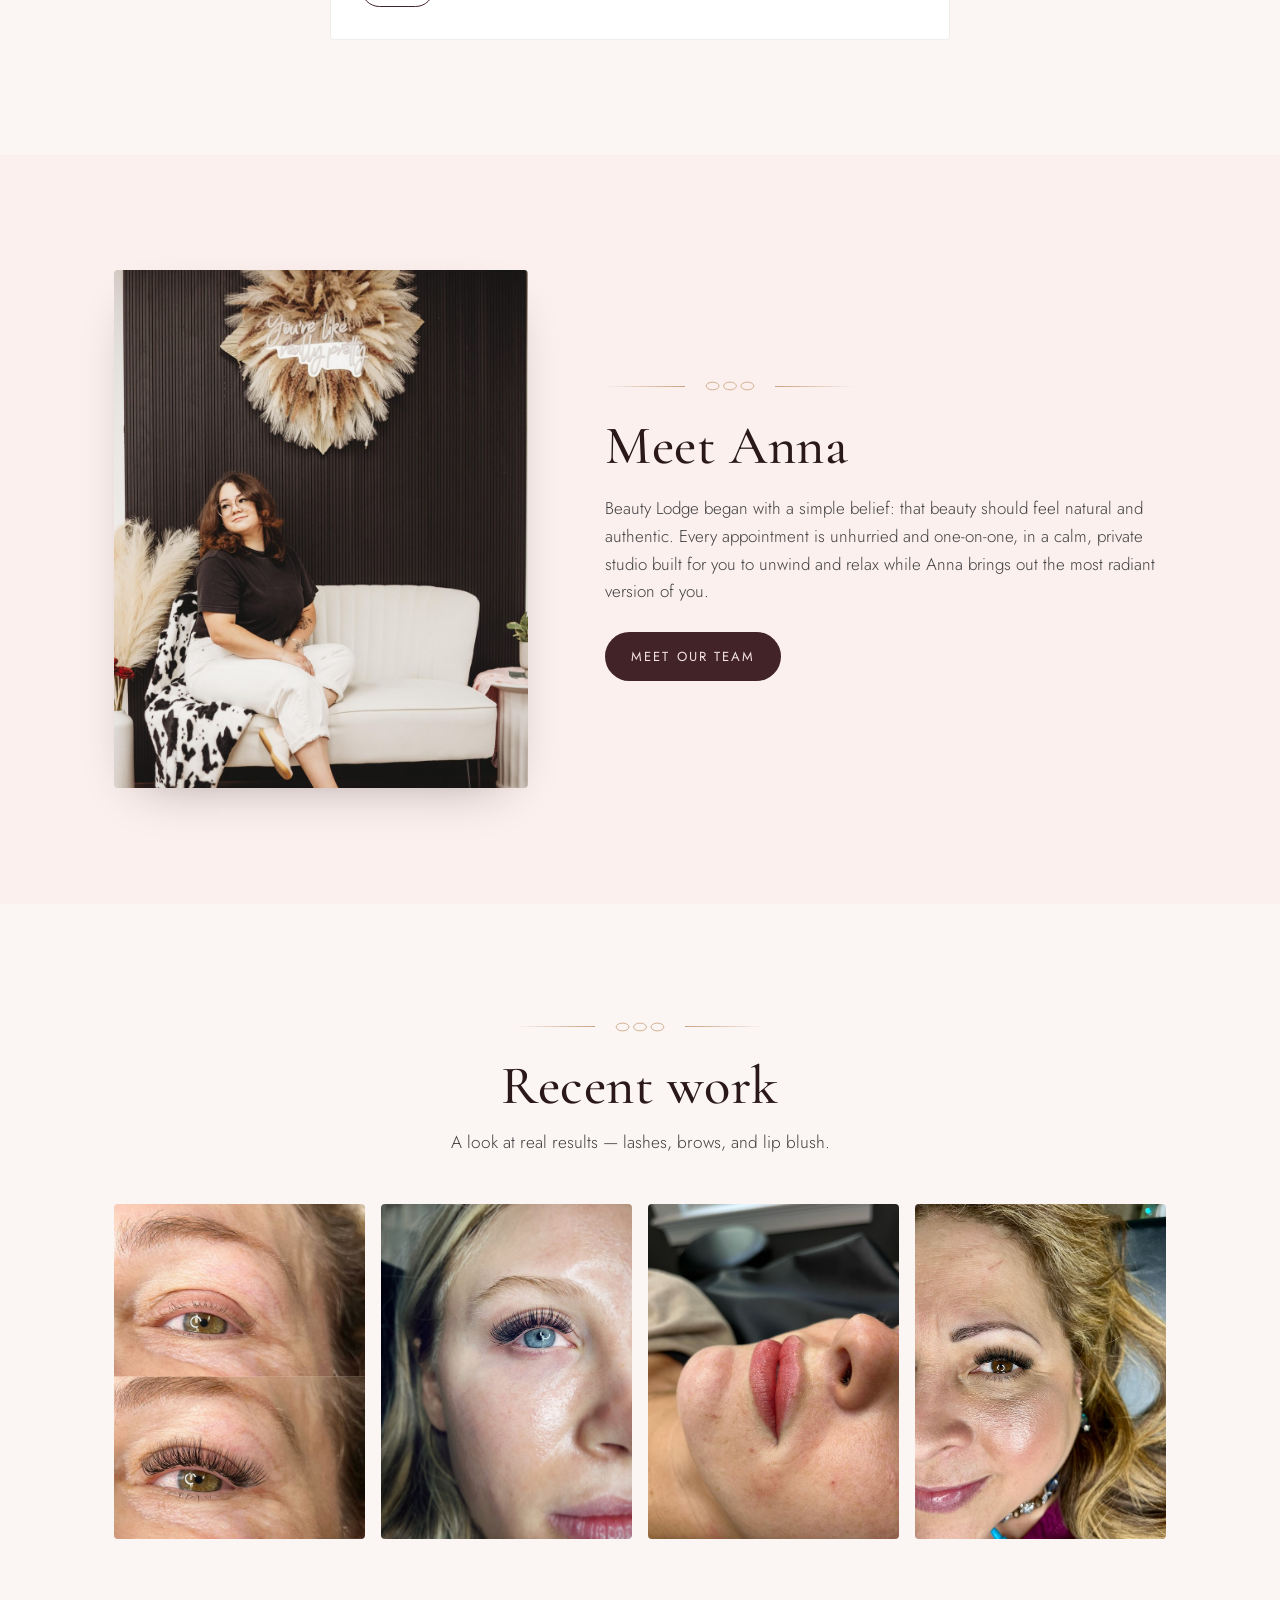
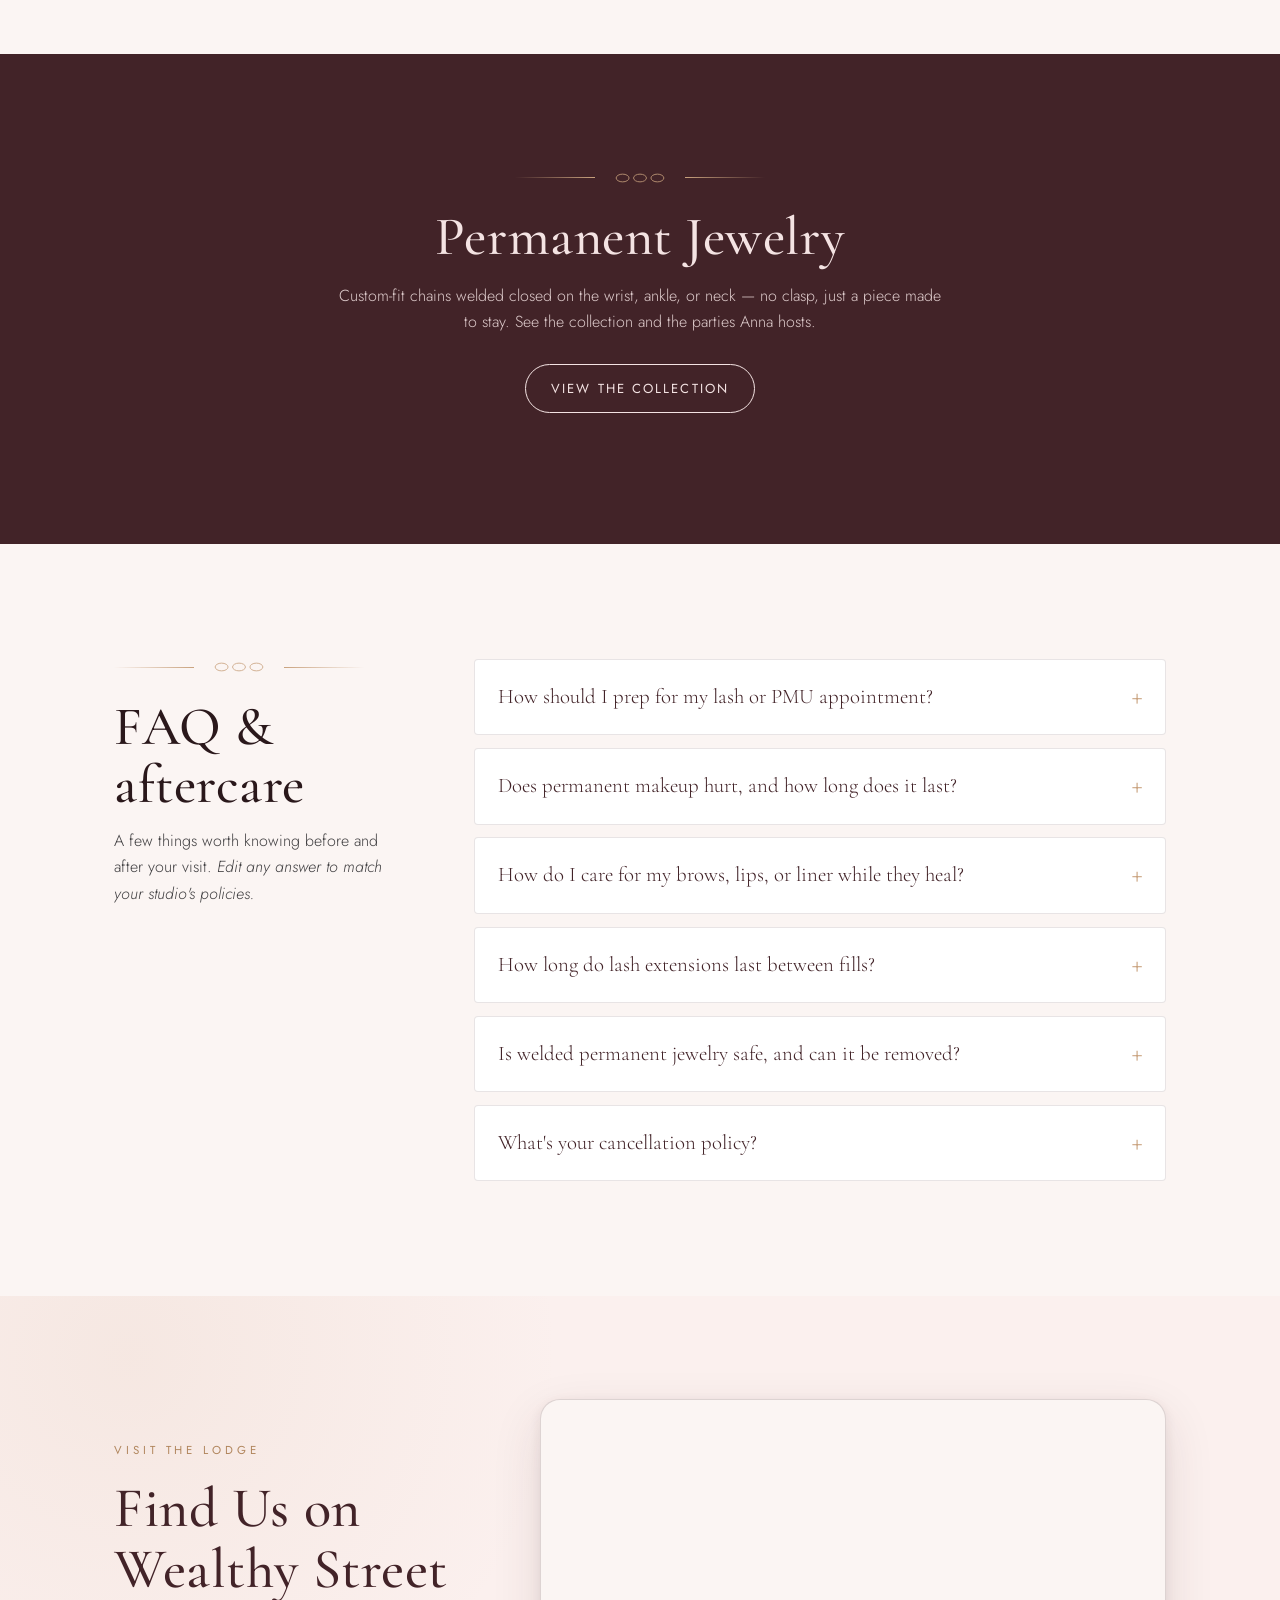
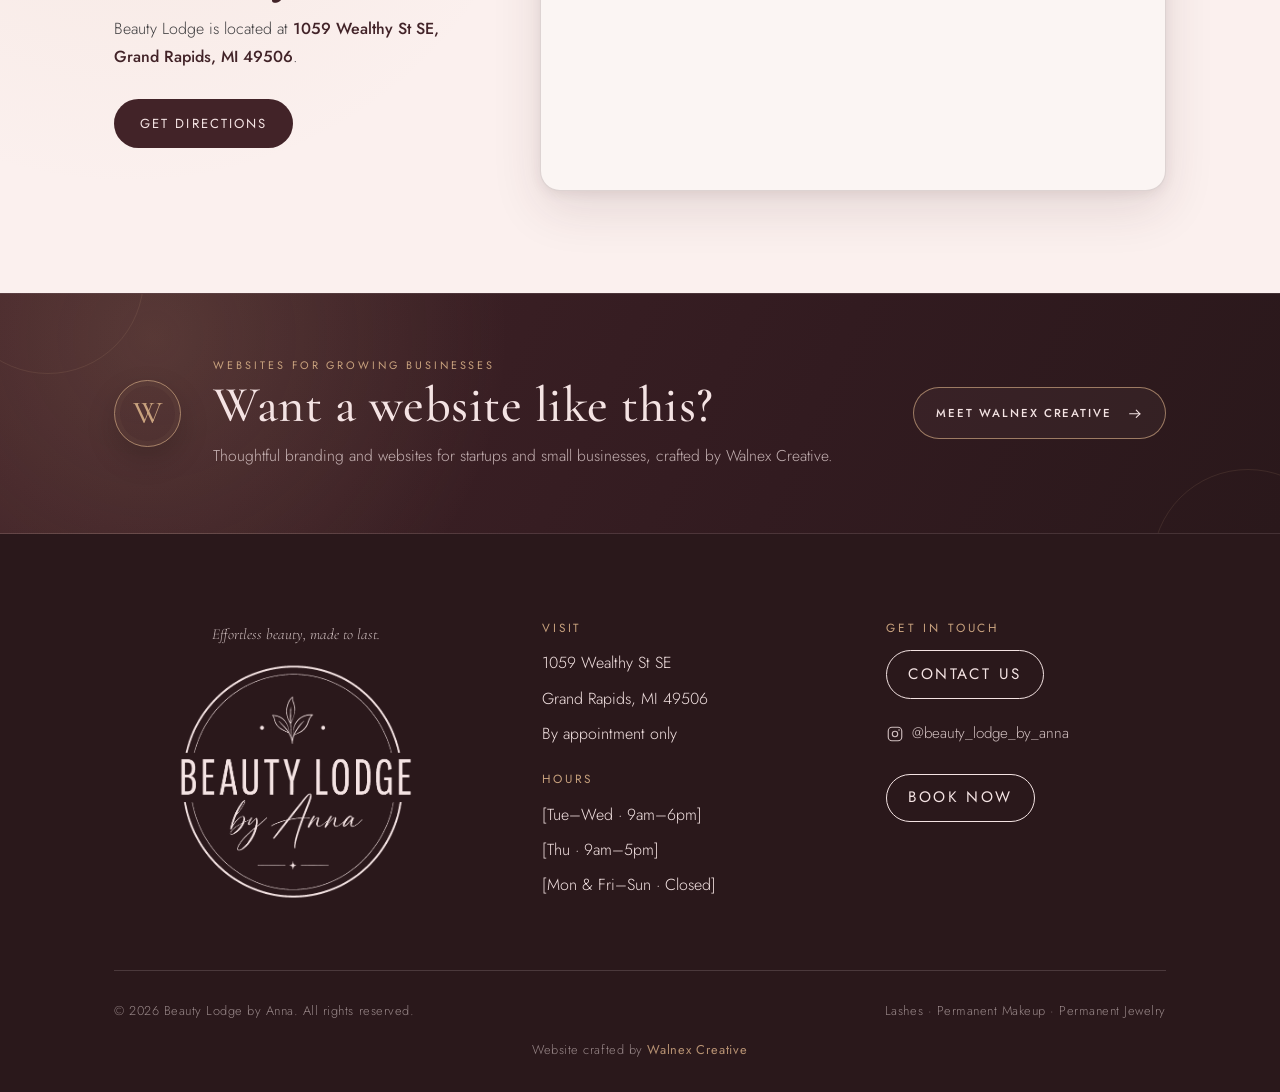
==== commit 1d24160f: "Fix image source filename case in index.html Updated image source filename to match case sensitivity" ====
--- a/index.html
+++ b/index.html
@@ -237,7 +237,7 @@
           </article>
 
           <article class="svc-card" data-service="refill">
-            <img class="svc-img" src="assets/newnatural.jpg" alt="Natural lash refill" />
+            <img class="svc-img" src="assets/NewNatural.jpg" alt="Natural lash refill" />
             <h3>Natural Refill</h3>
             <p class="desc">
               Keeps your natural set full and fresh by replacing grown-out
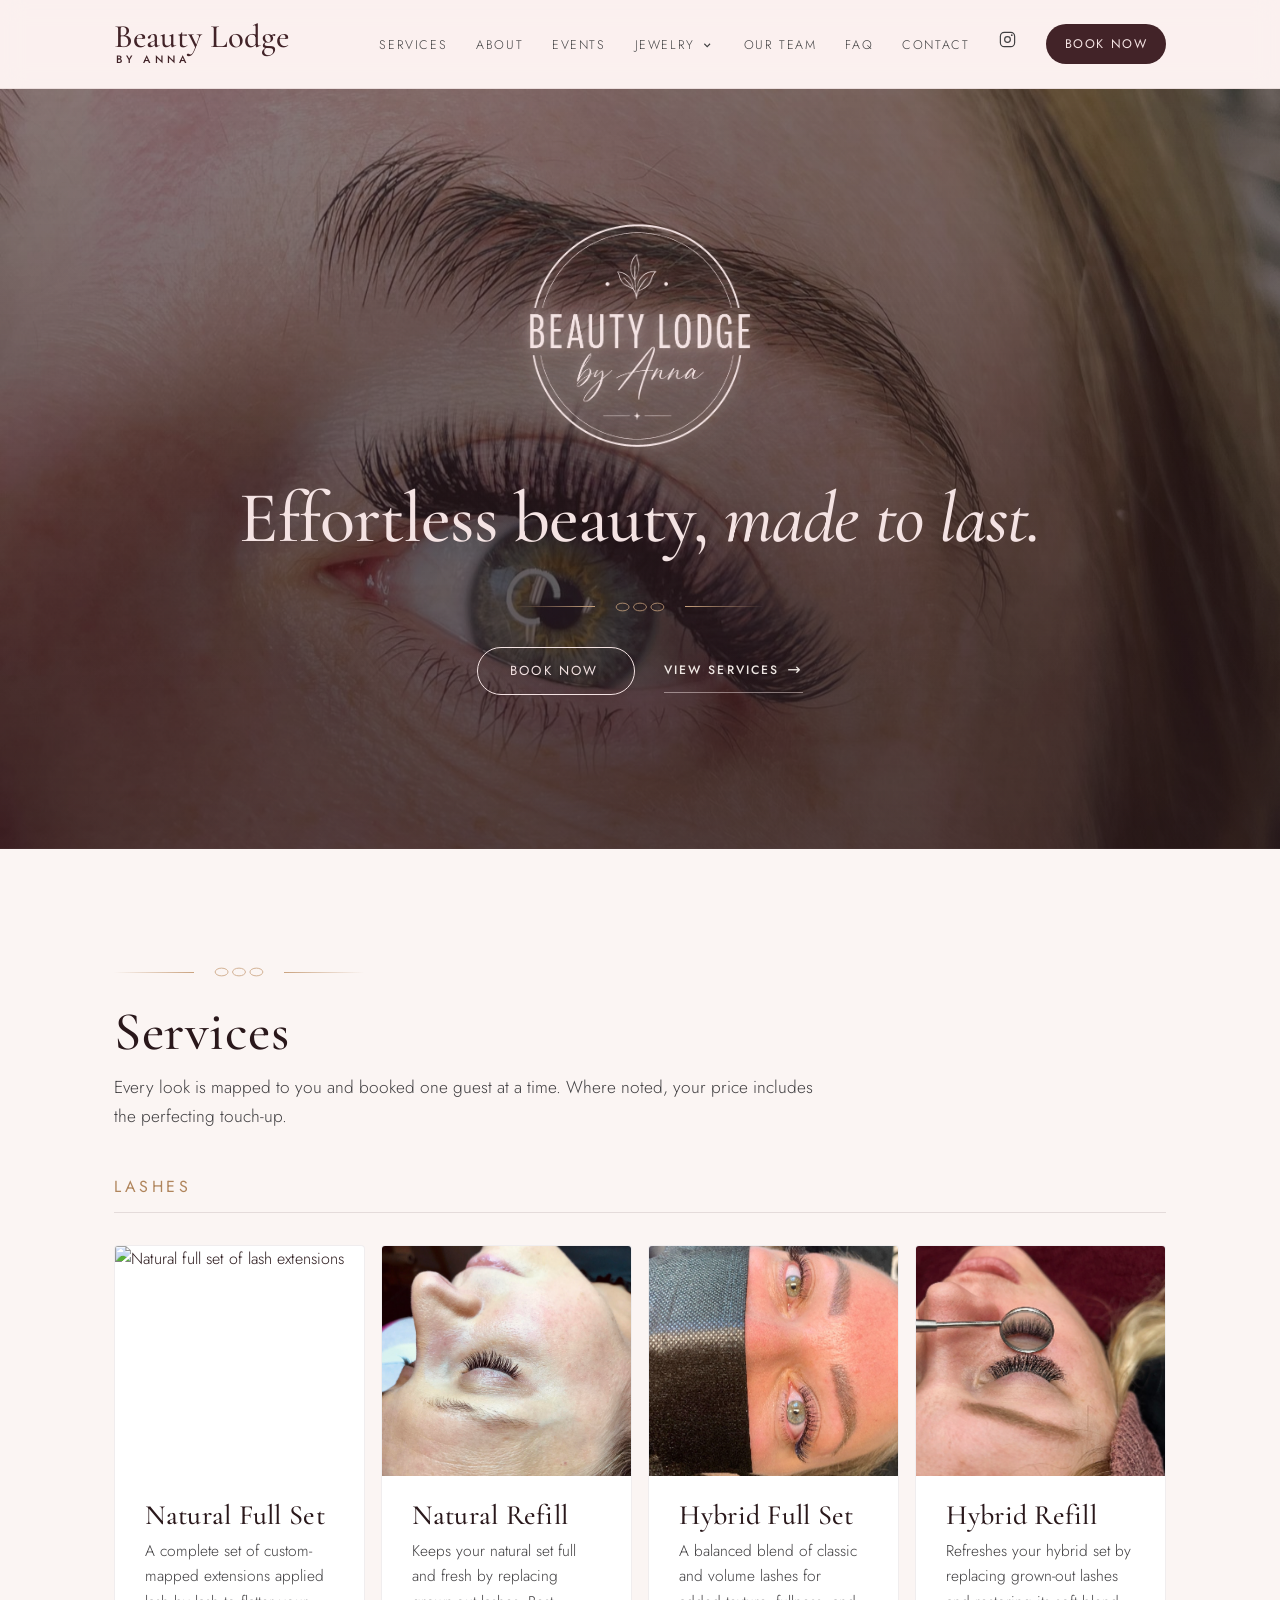
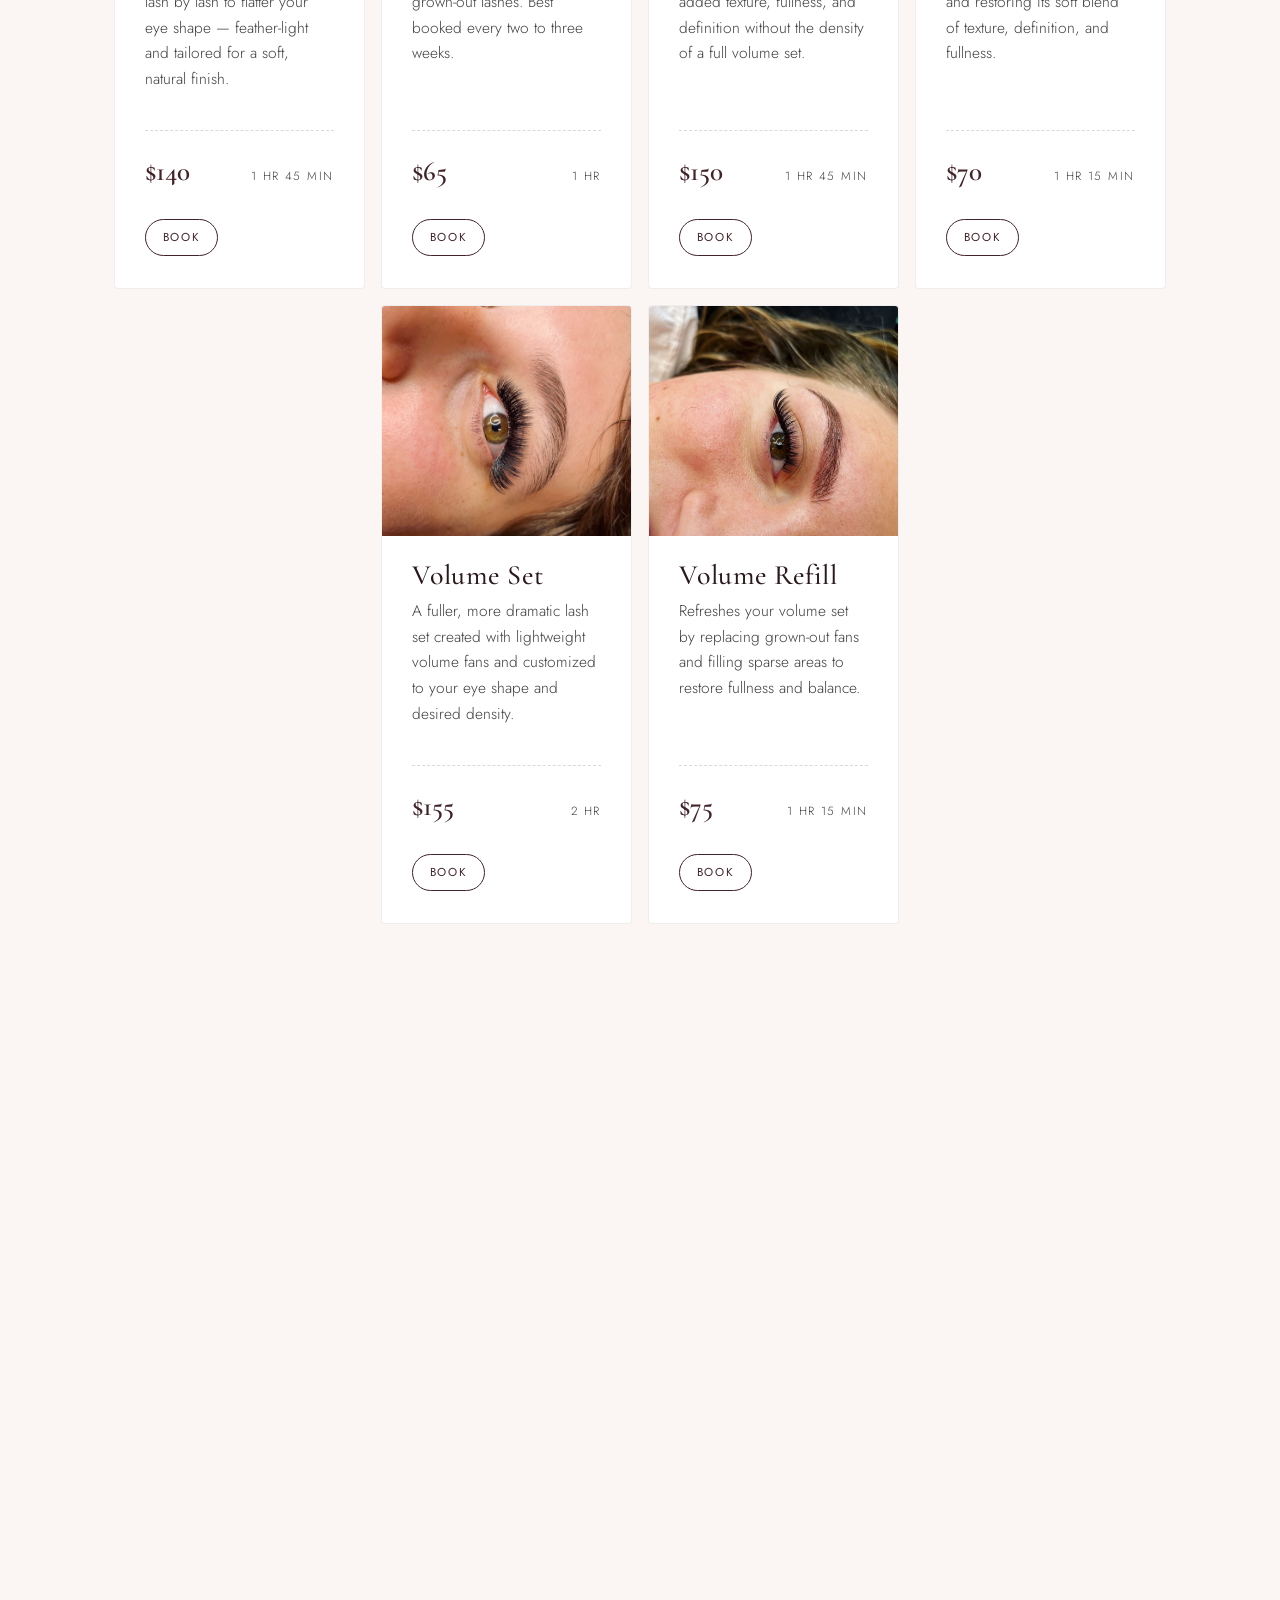
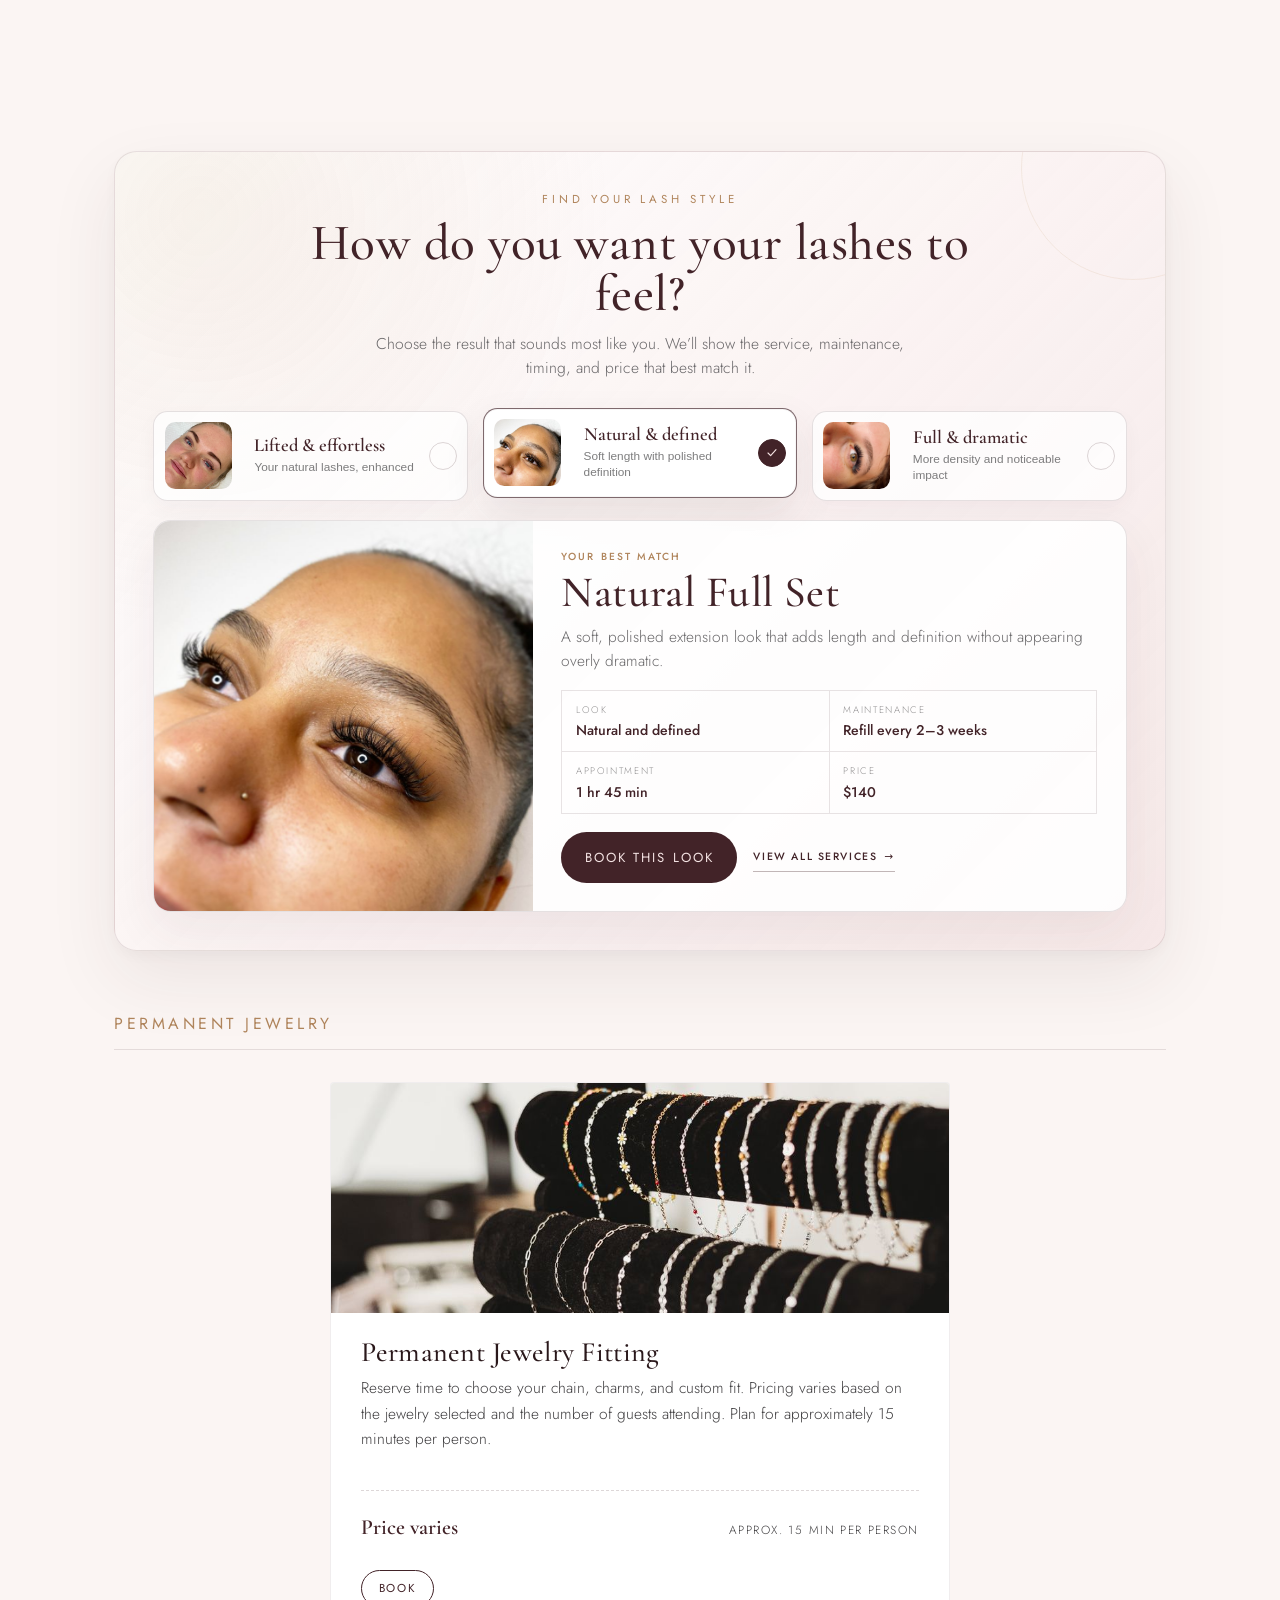
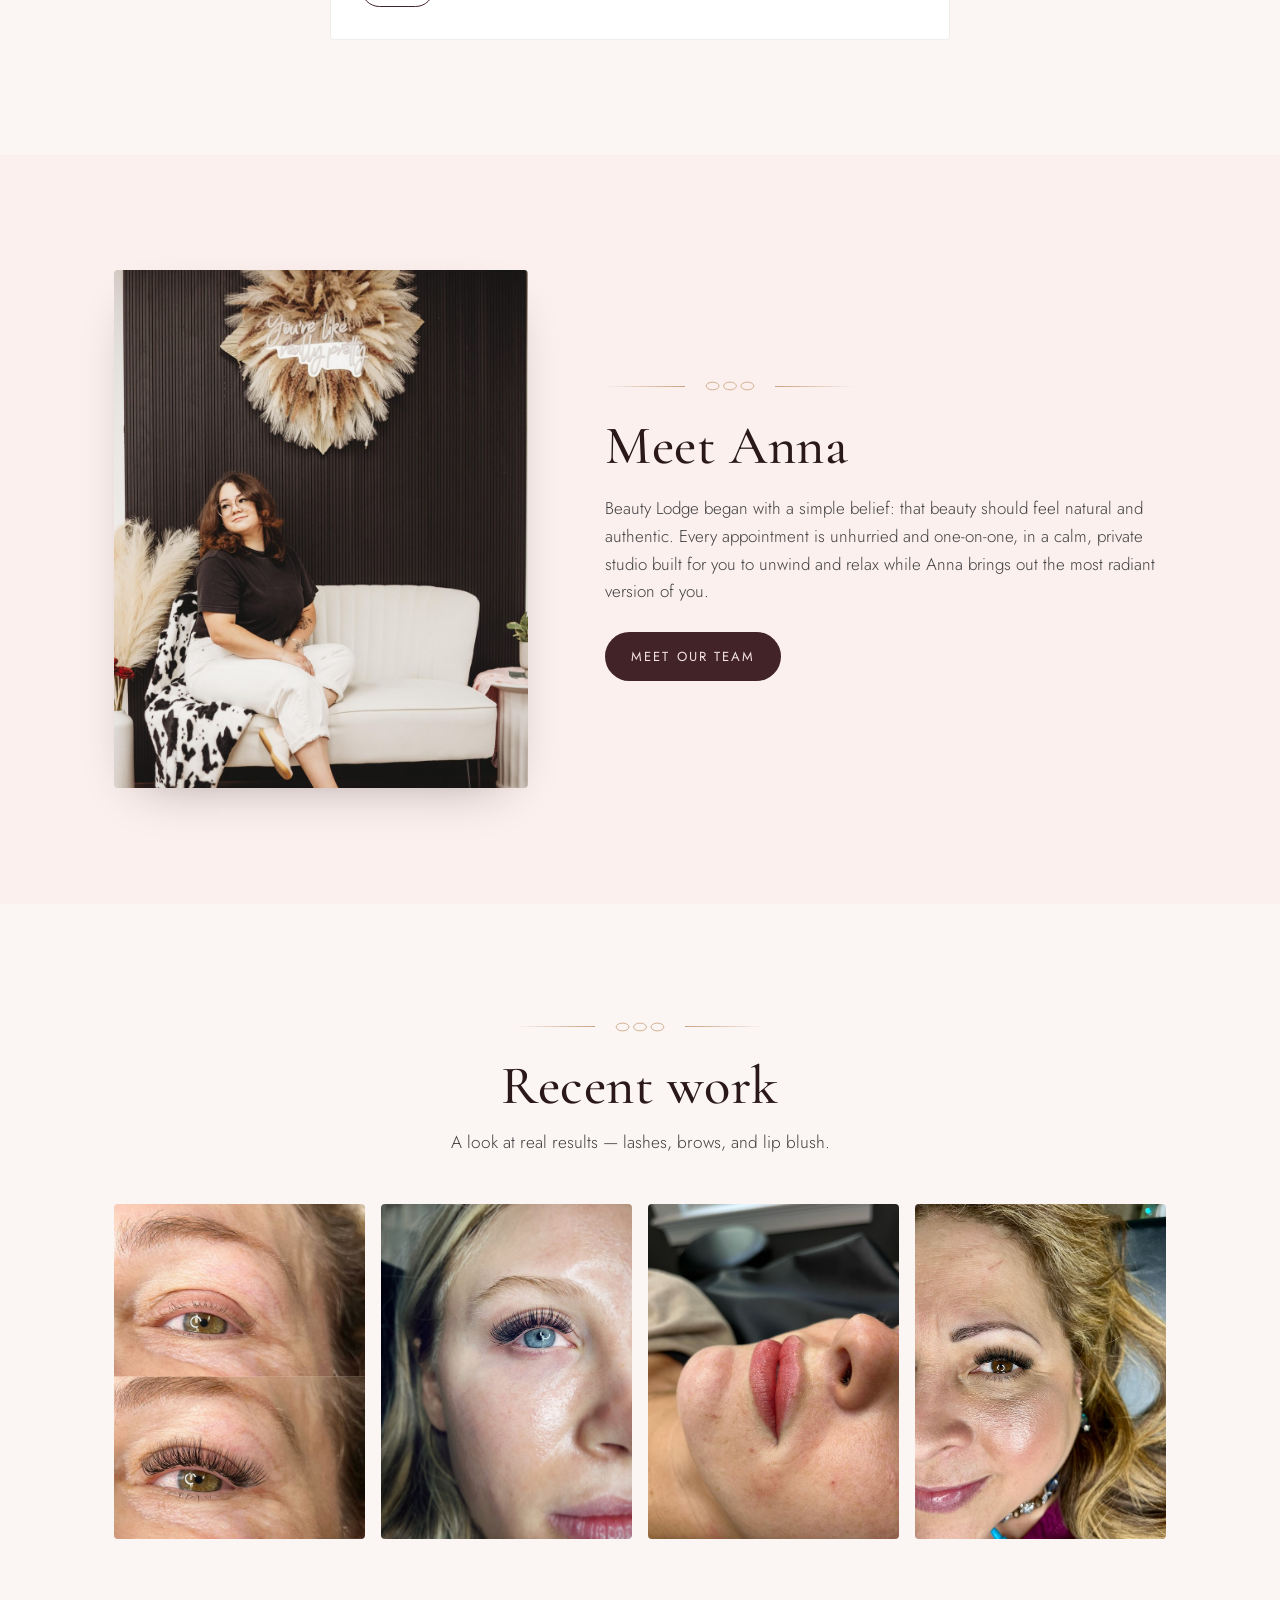
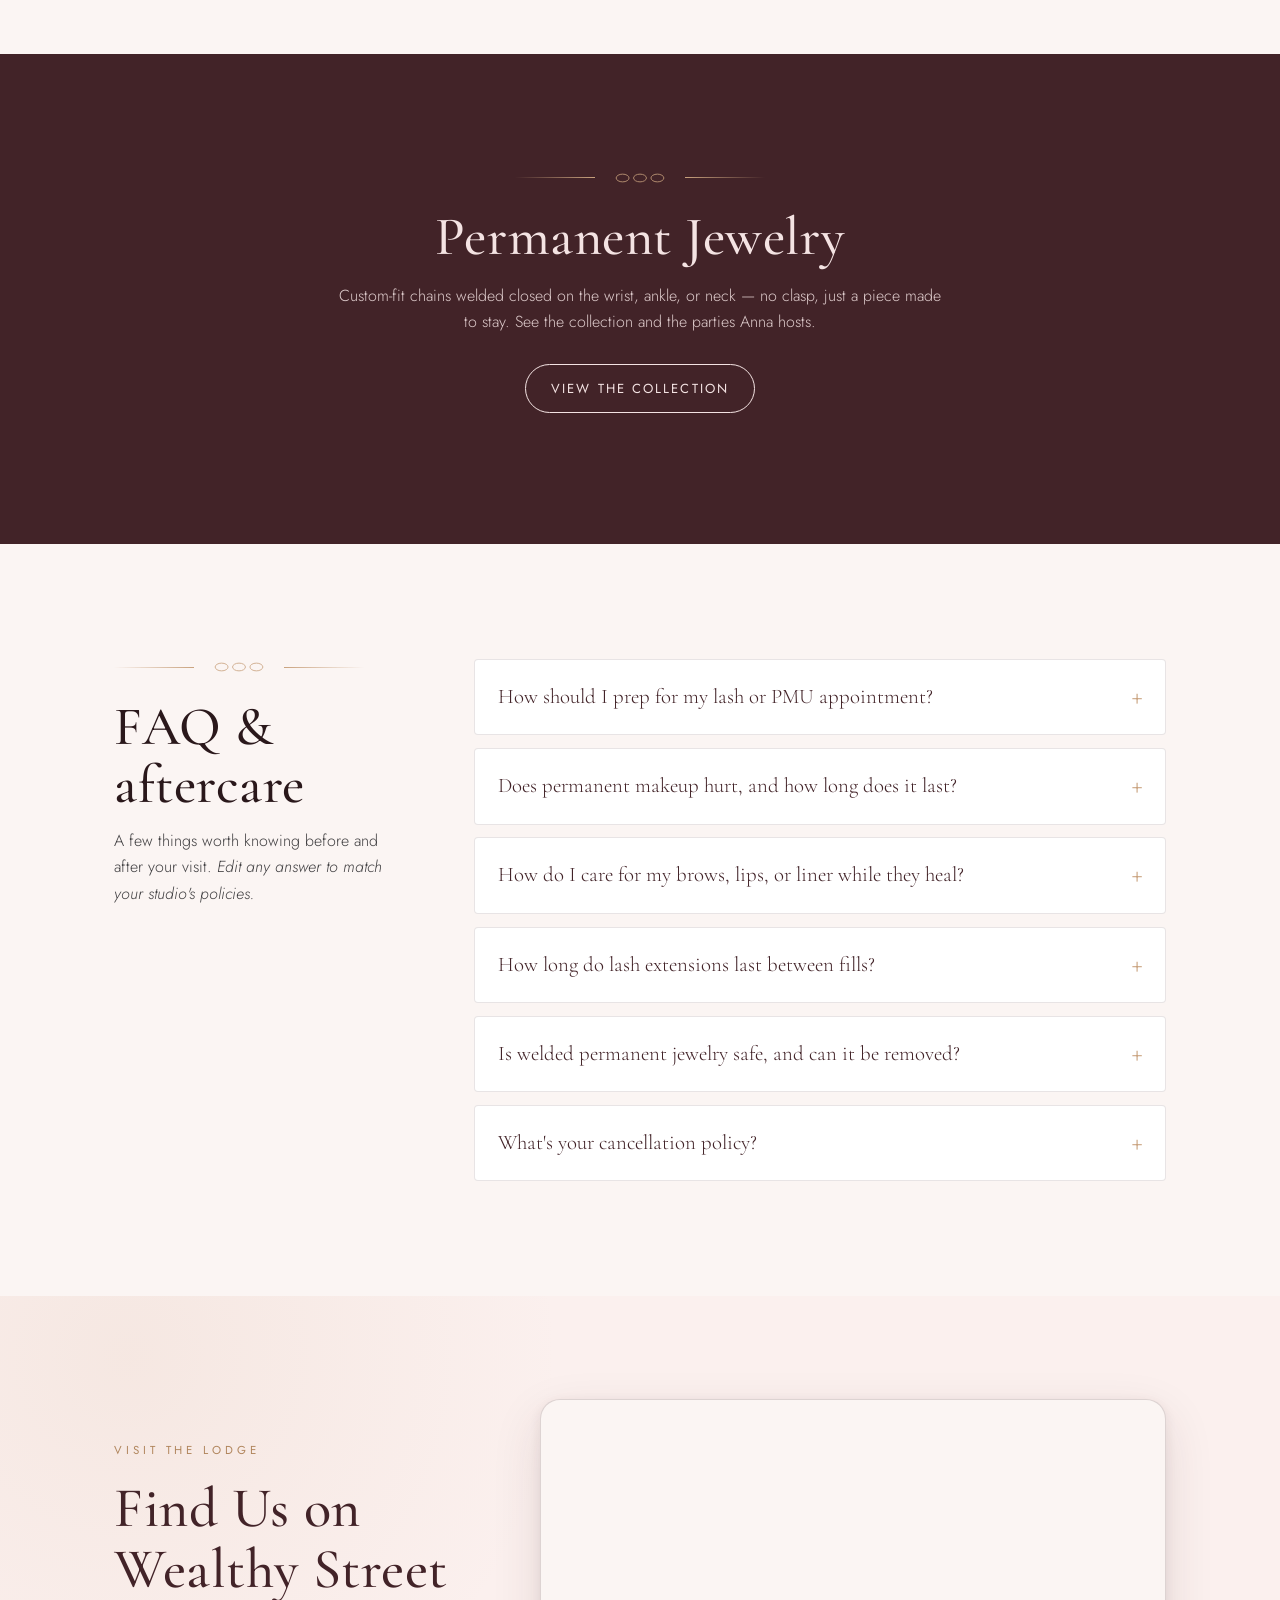
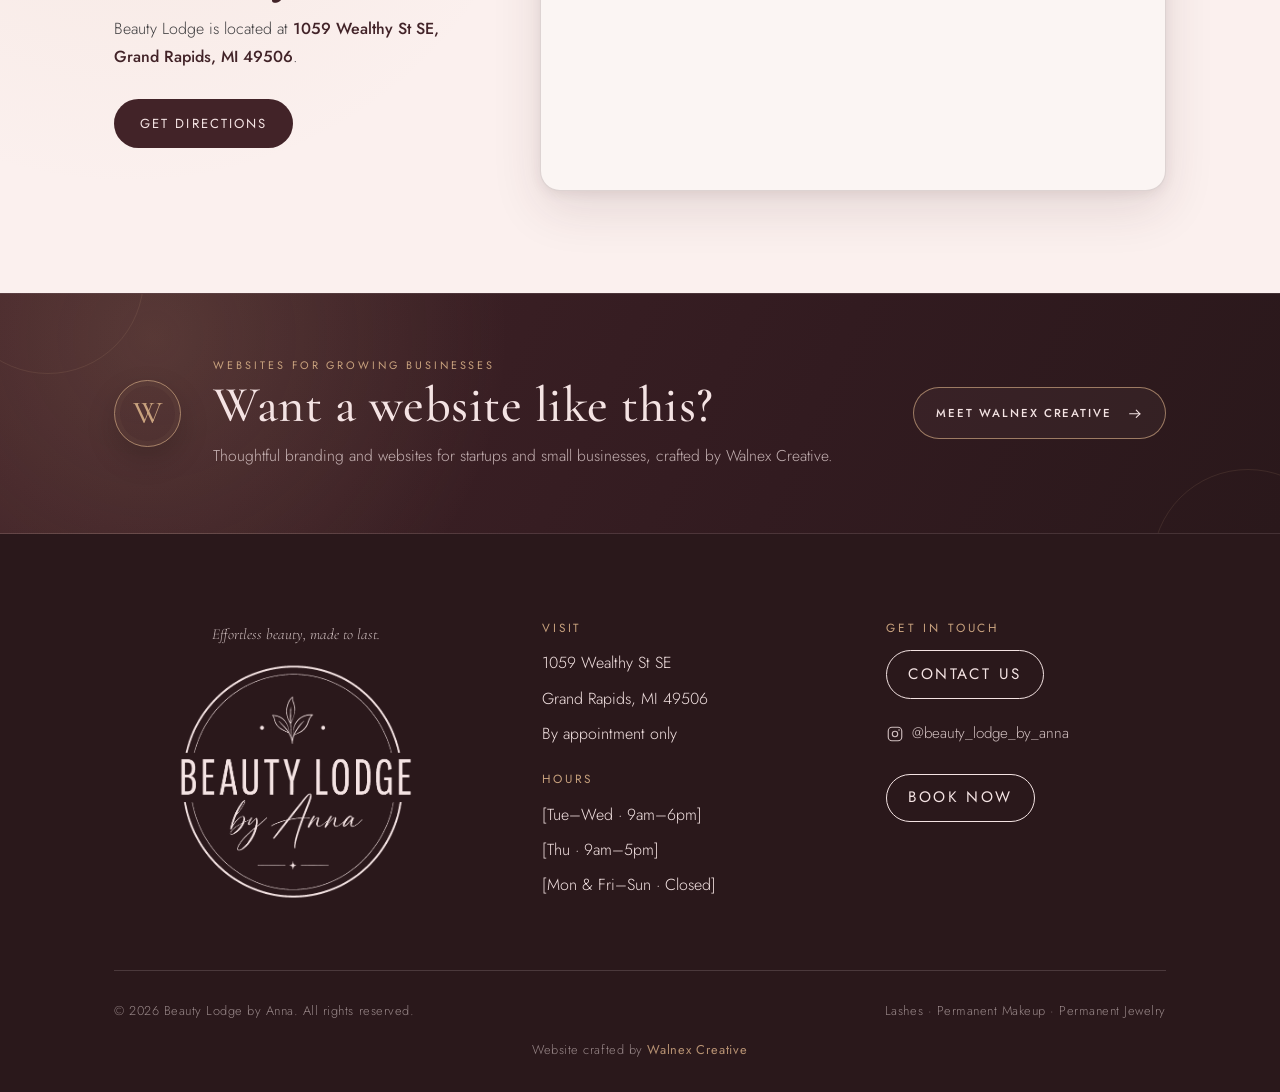
==== commit 3e9c673f: "Update image source for Natural Full Set service" ====
--- a/index.html
+++ b/index.html
@@ -222,7 +222,7 @@
         <div class="svc-grid">
 
           <article class="svc-card" data-service="fullSet">
-            <img class="svc-img" src="assets/card-naturalrefill.jpg" alt="Natural full set of lash extensions" />
+            <img class="svc-img" src="assets/NewNatural.jpeg" alt="Natural full set of lash extensions" />
             <h3>Natural Full Set</h3>
             <p class="desc">
               A complete set of custom-mapped extensions applied lash by lash
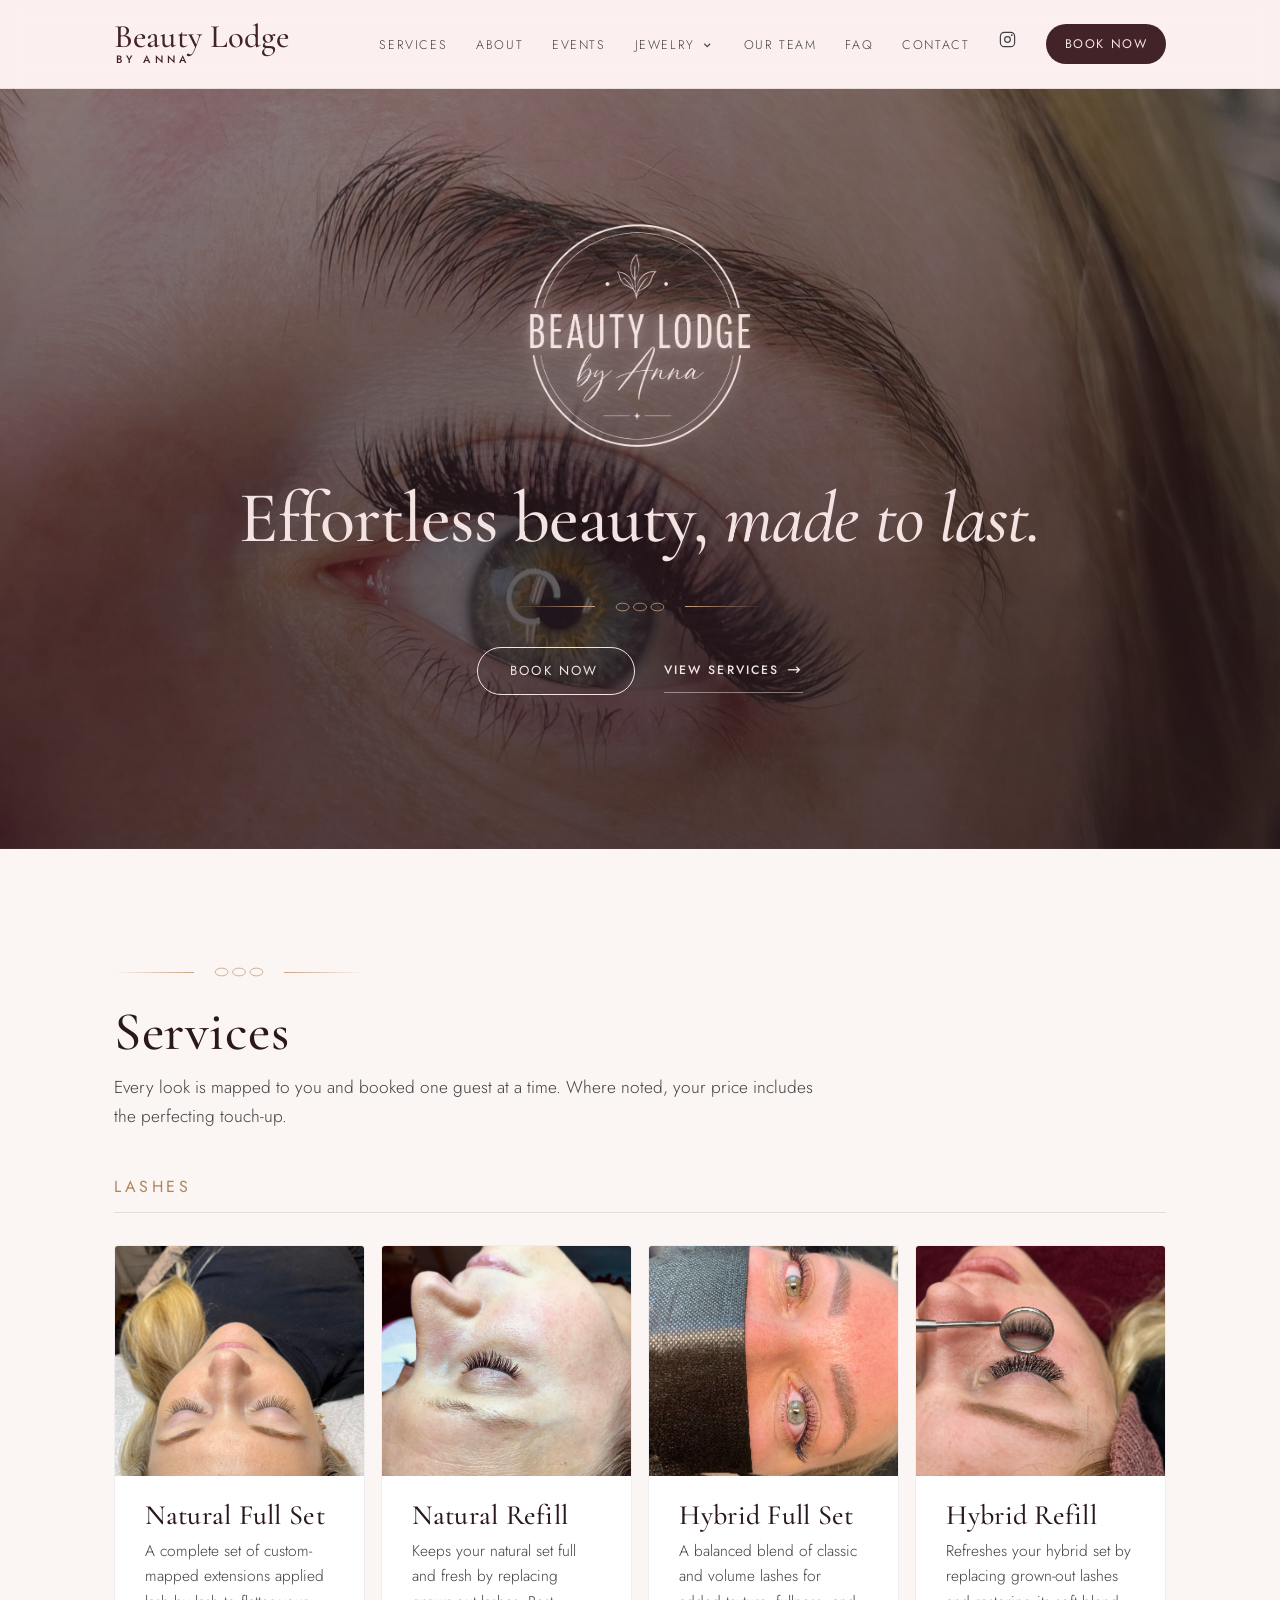
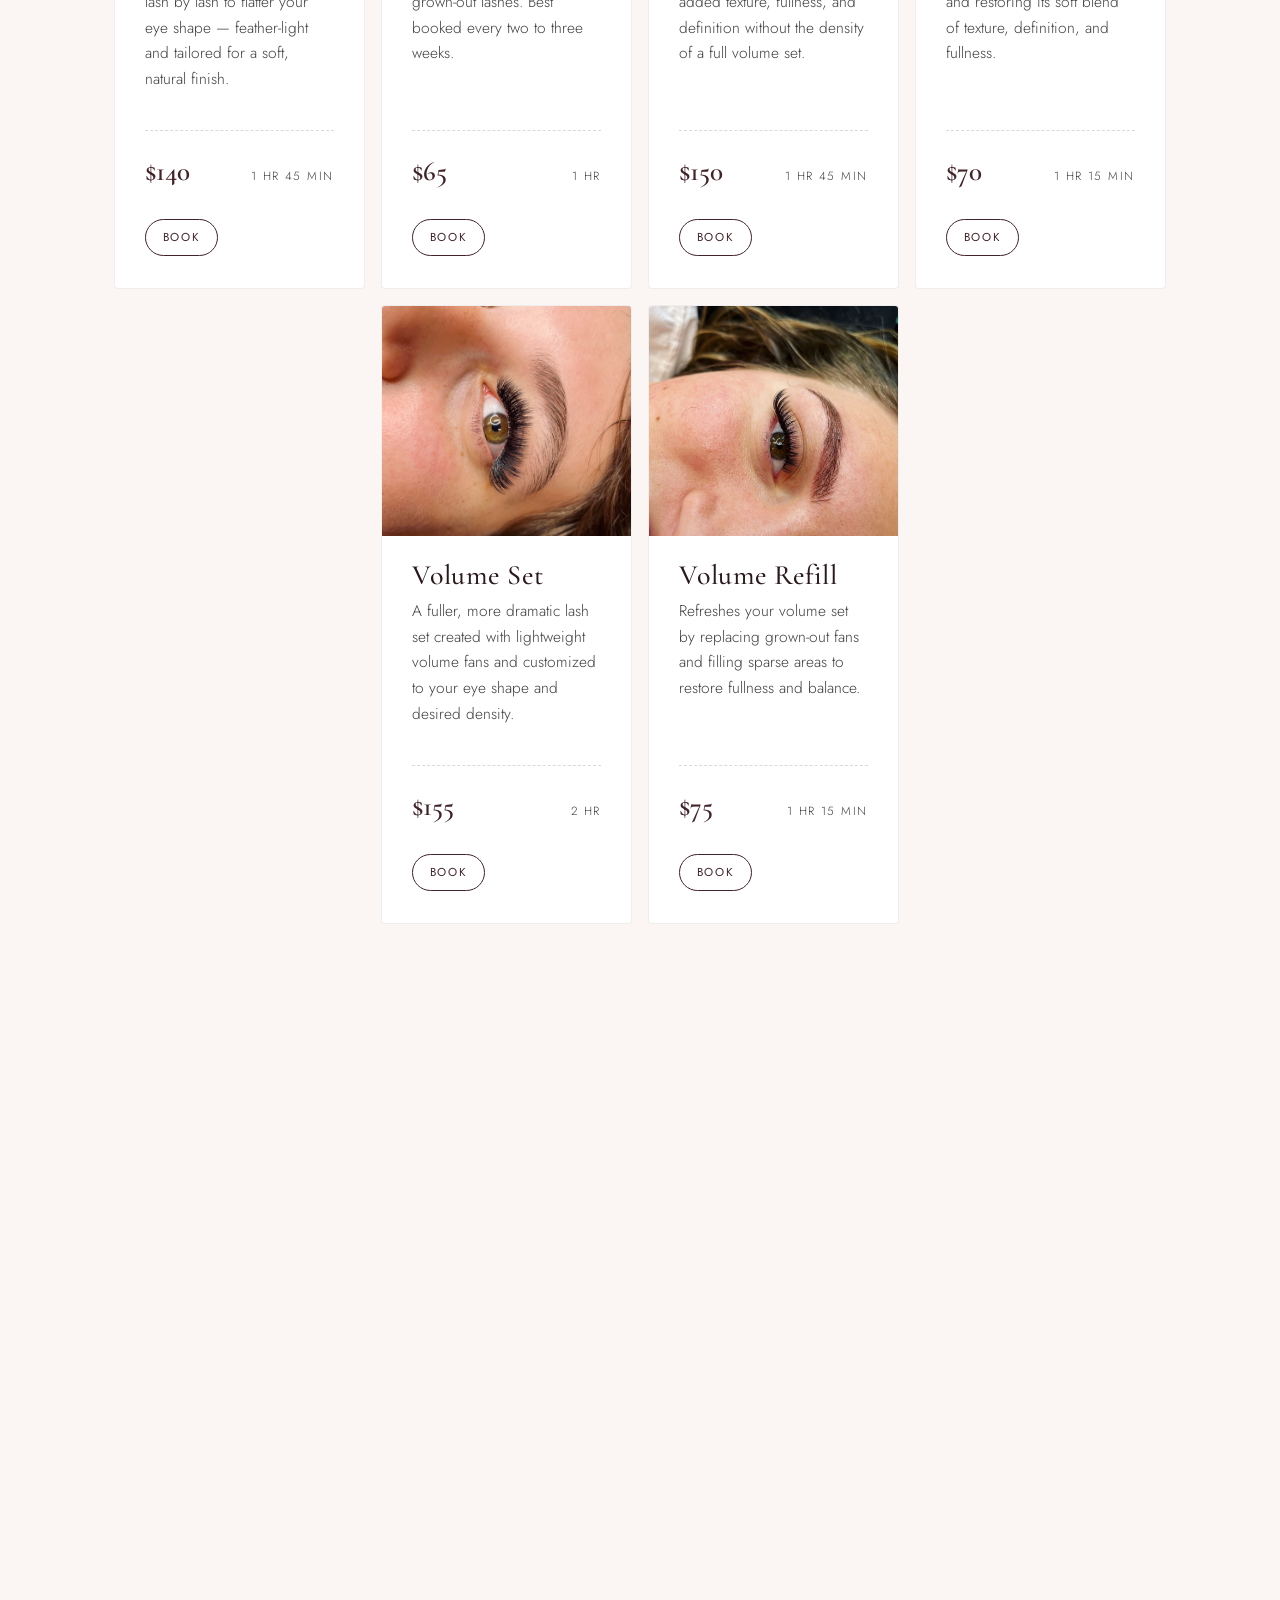
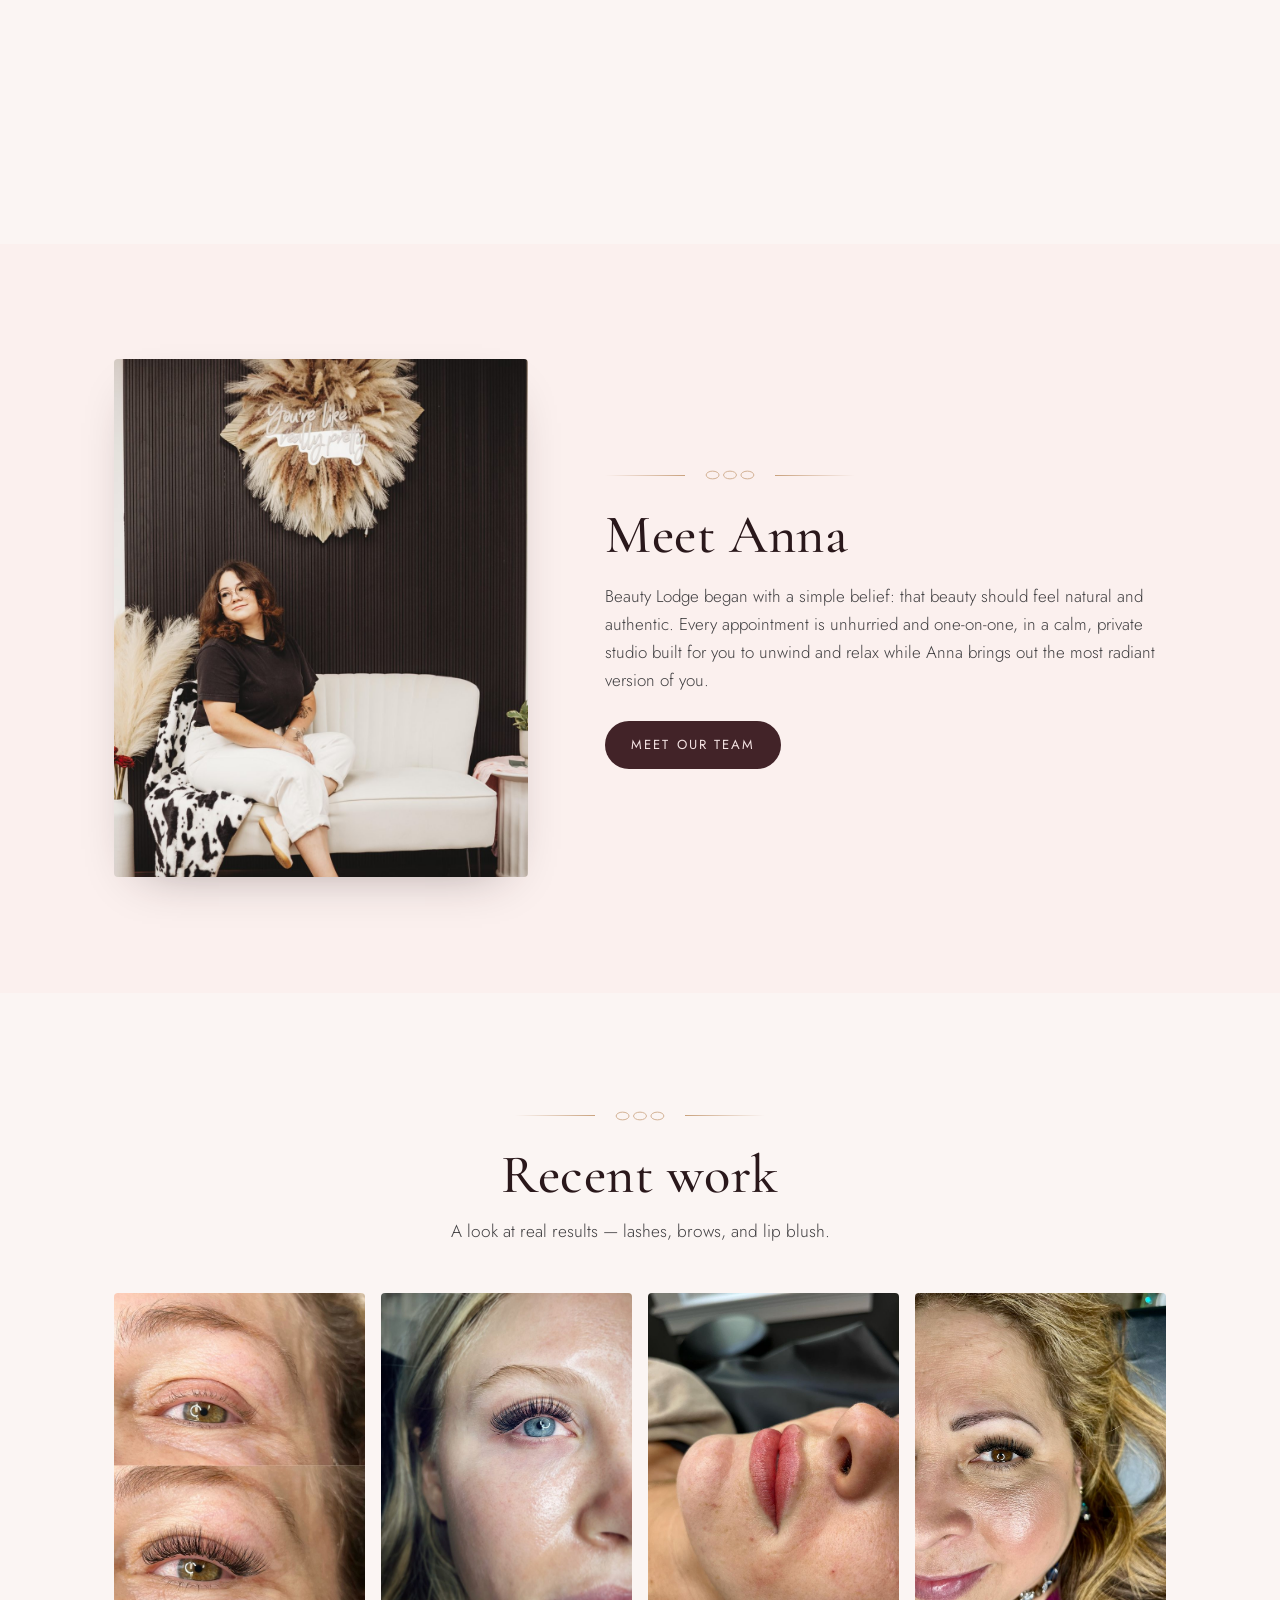
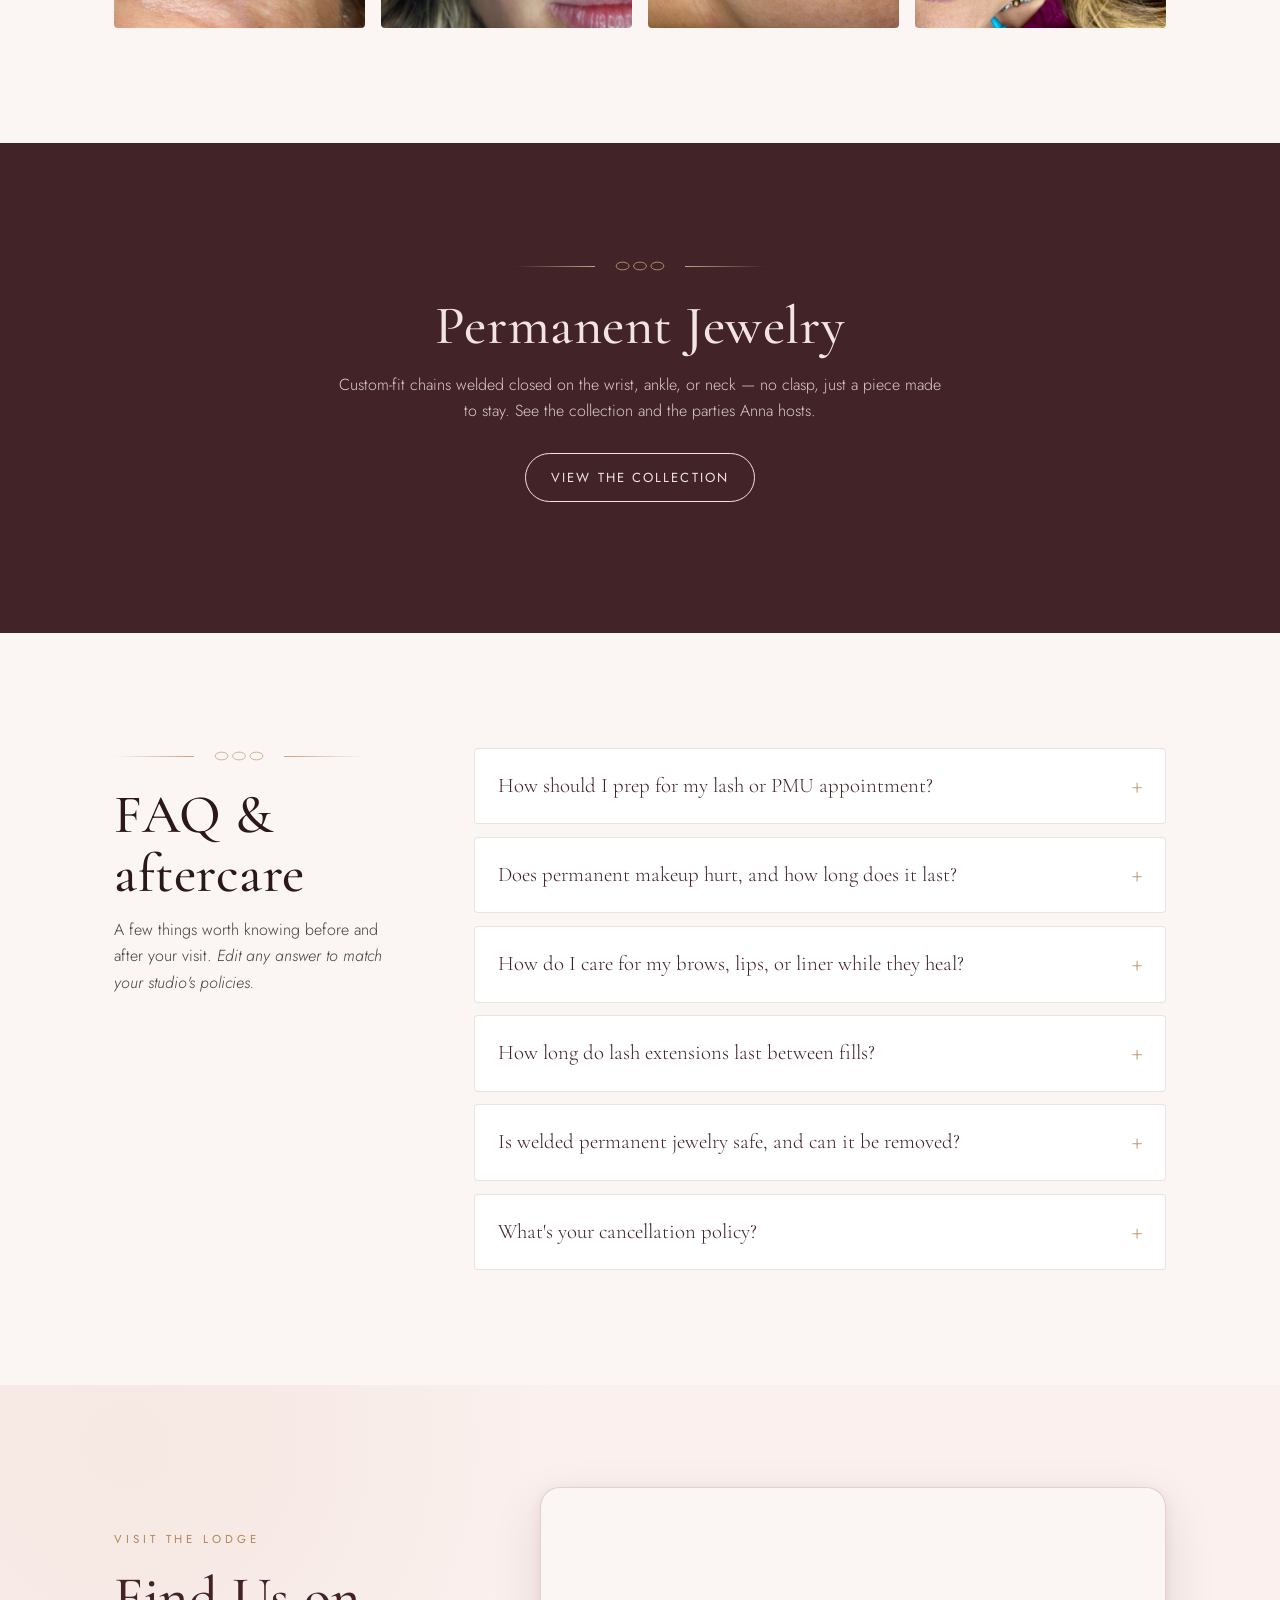
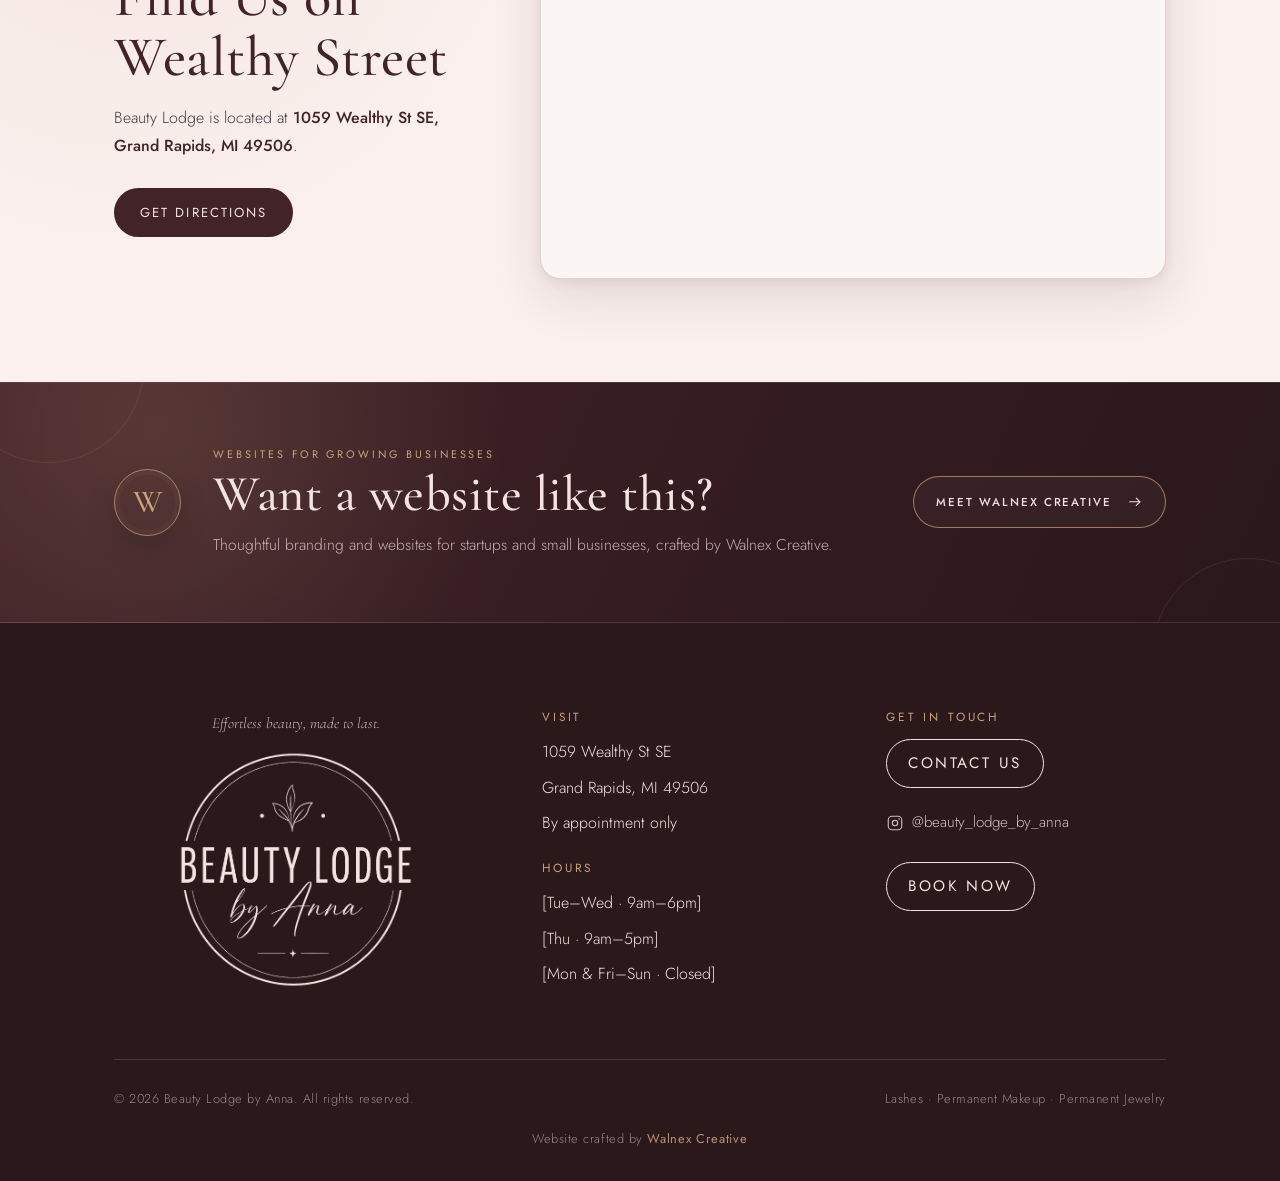
==== commit 688ce3ed: "Update index.html" ====
--- a/index.html
+++ b/index.html
@@ -222,7 +222,7 @@
         <div class="svc-grid">
 
           <article class="svc-card" data-service="fullSet">
-            <img class="svc-img" src="assets/NewNatural.jpeg" alt="Natural full set of lash extensions" />
+            <img class="svc-img" src="assets/card-naturalrefill.jpg" alt="Natural full set of lash extensions" />
             <h3>Natural Full Set</h3>
             <p class="desc">
               A complete set of custom-mapped extensions applied lash by lash
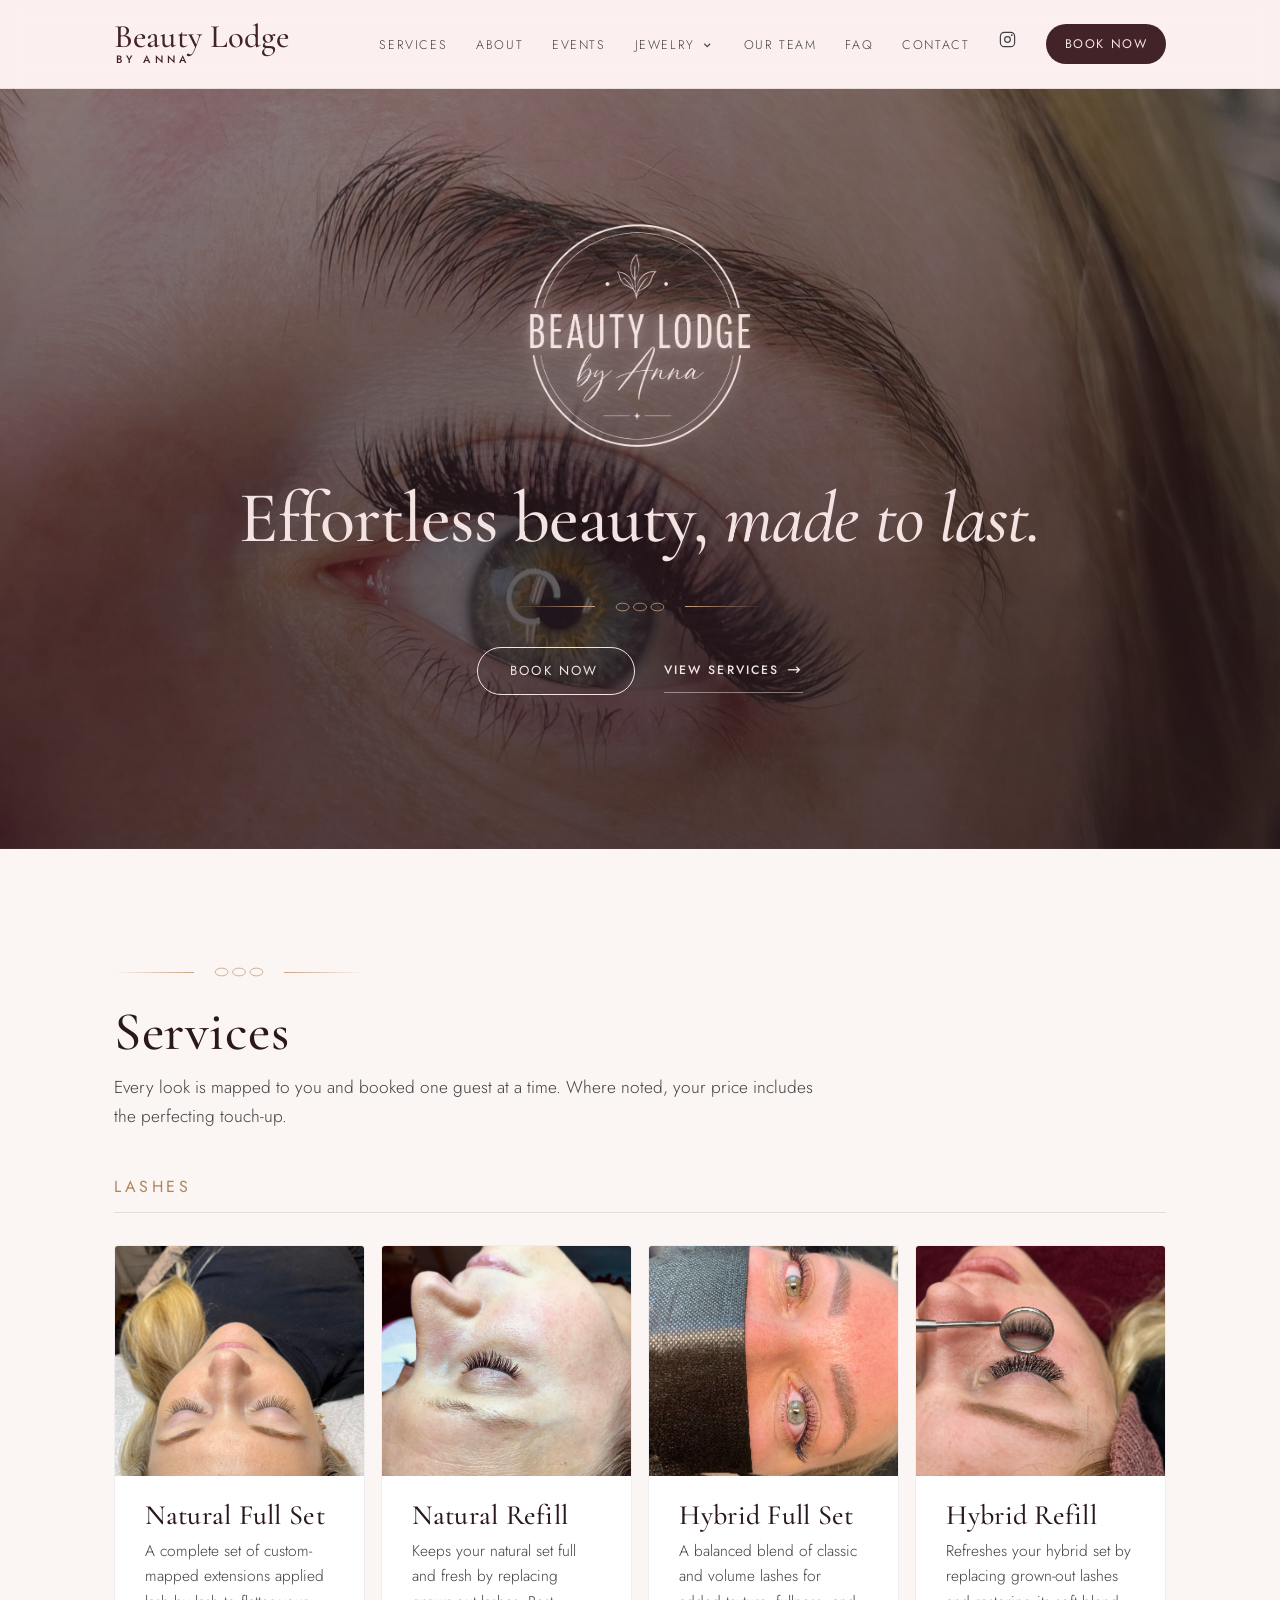
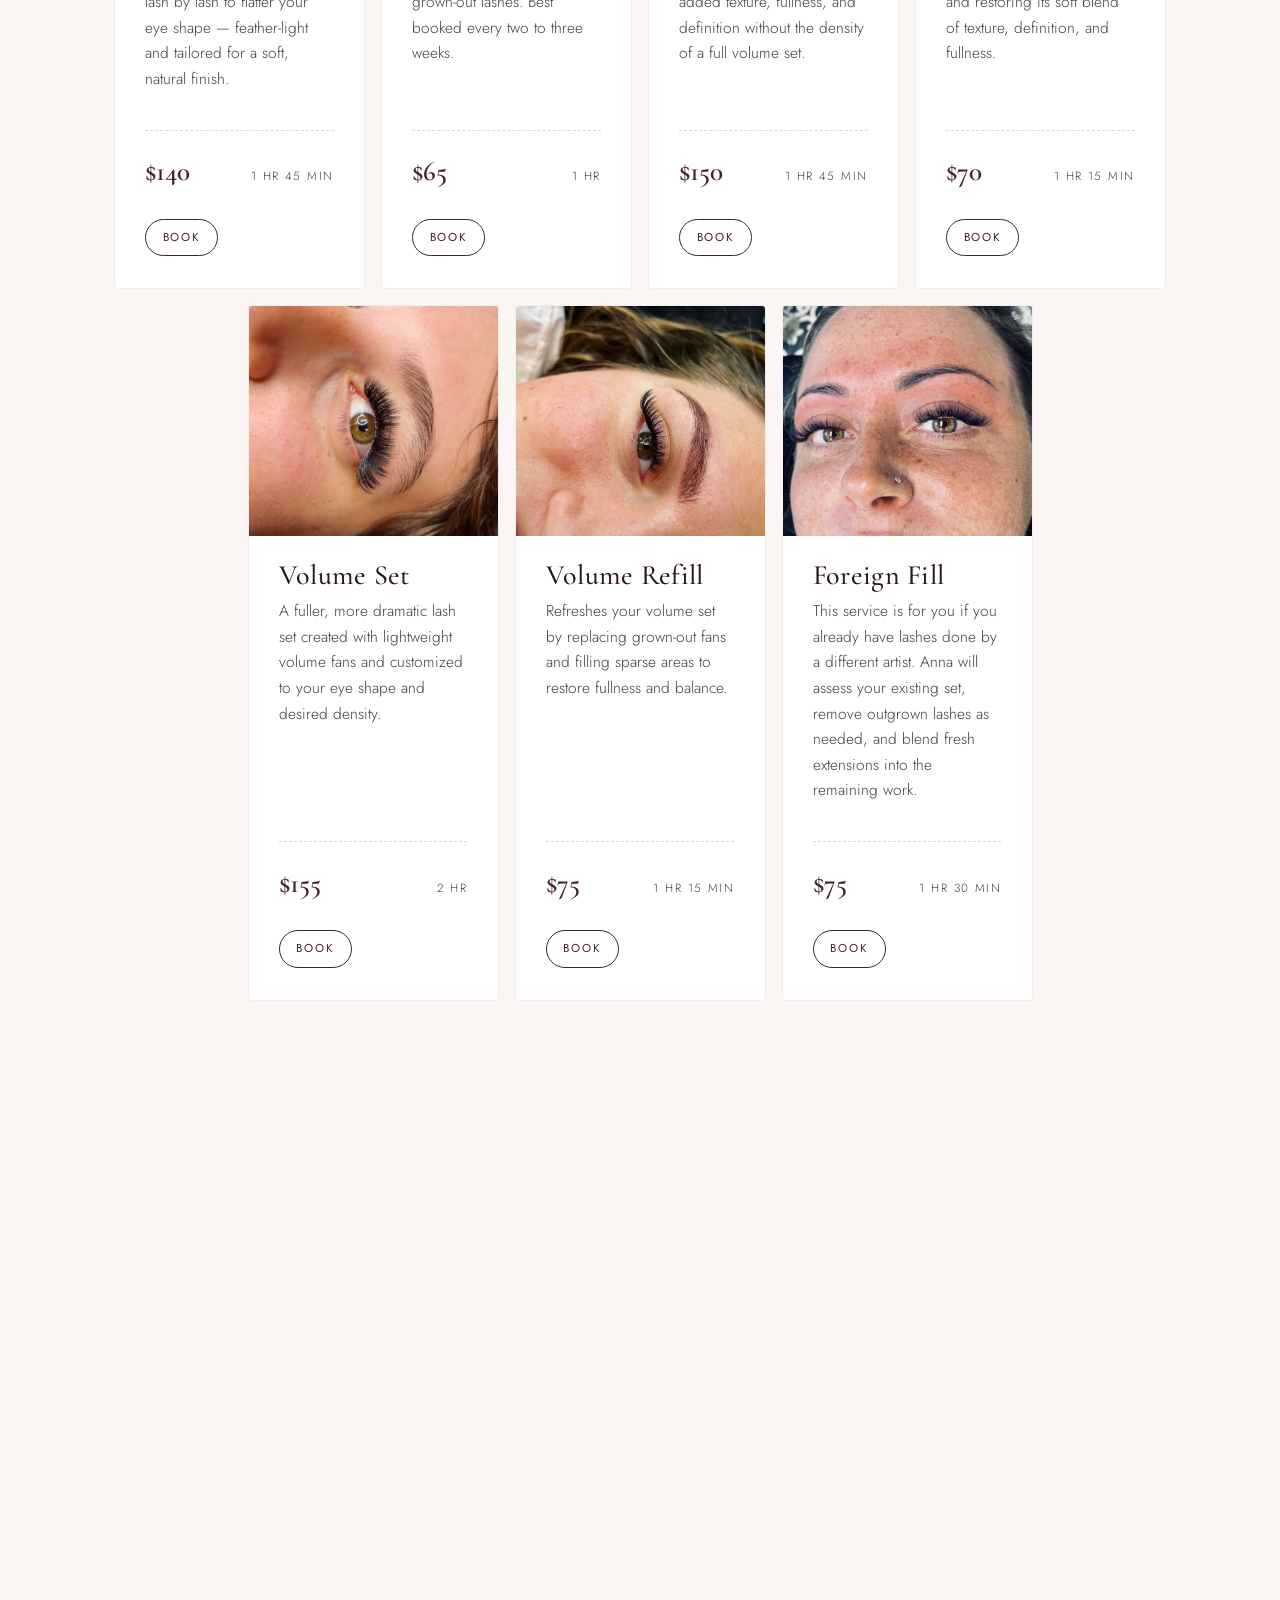
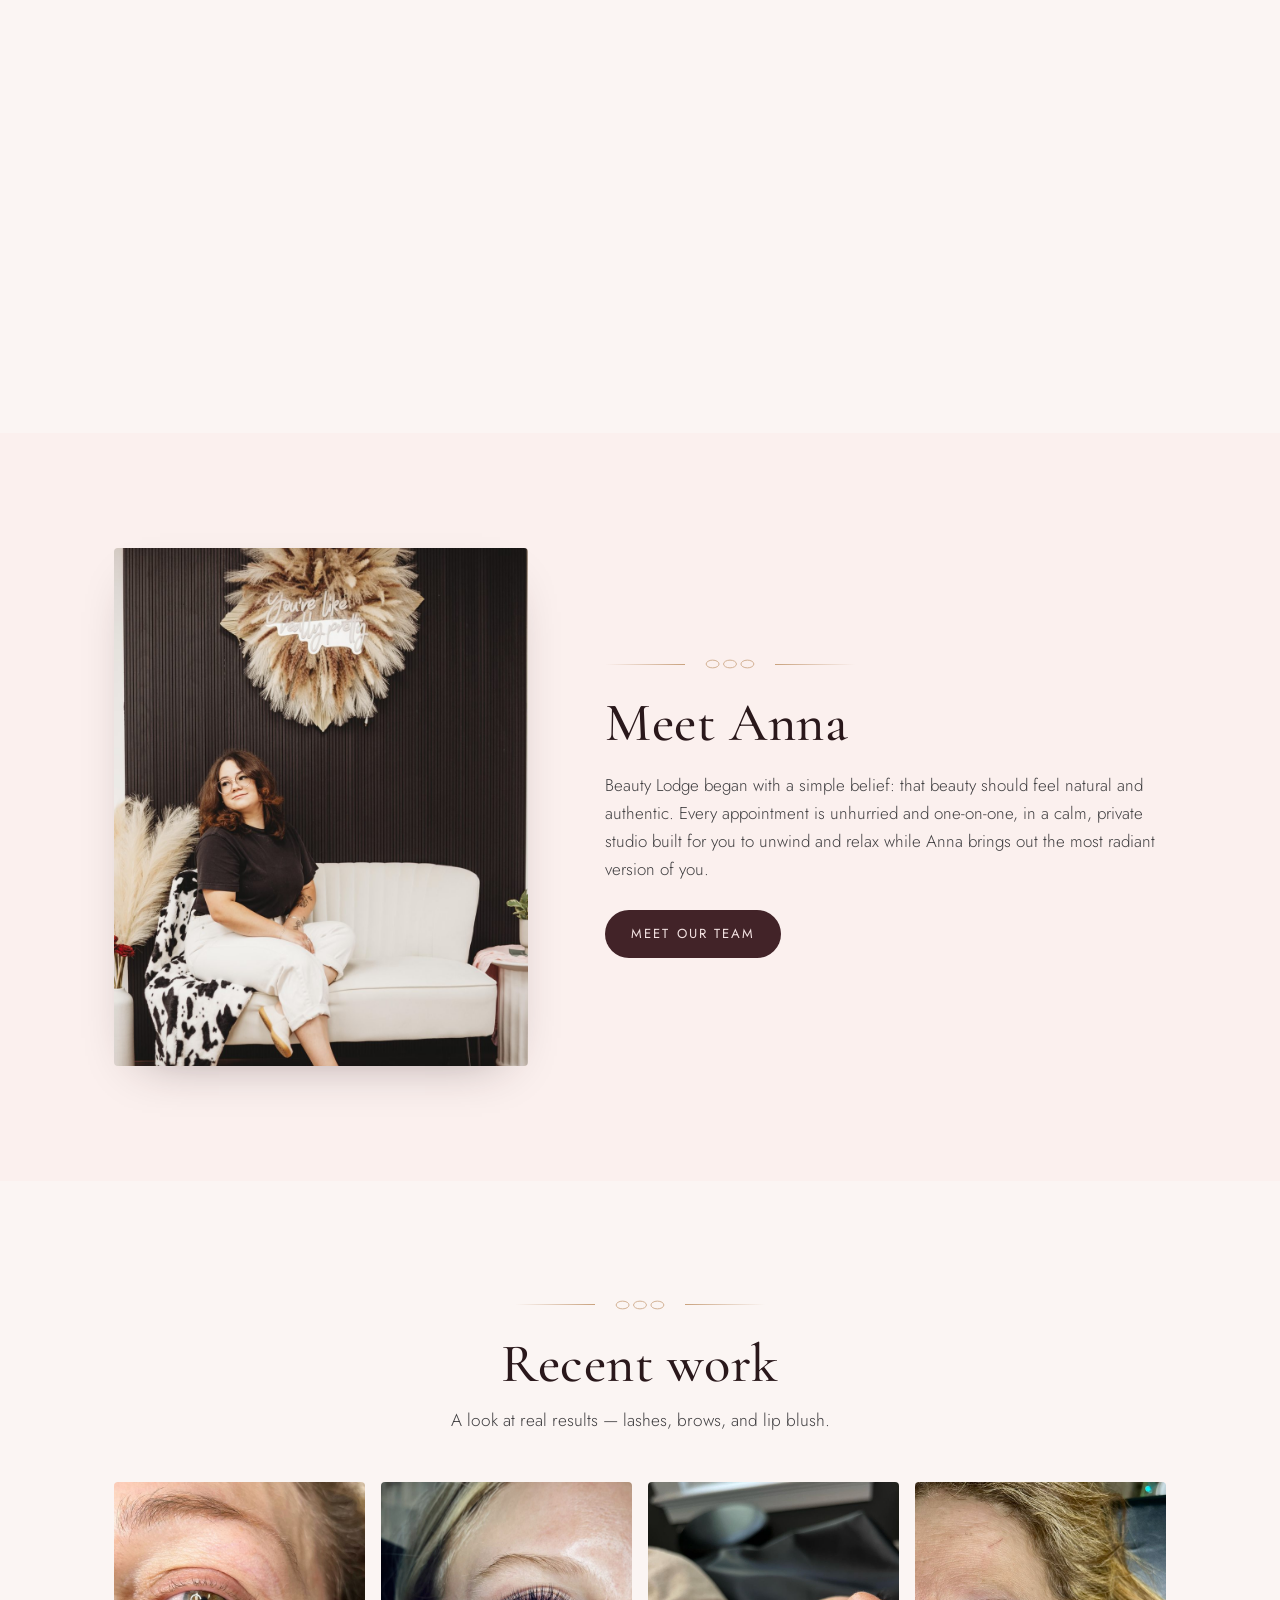
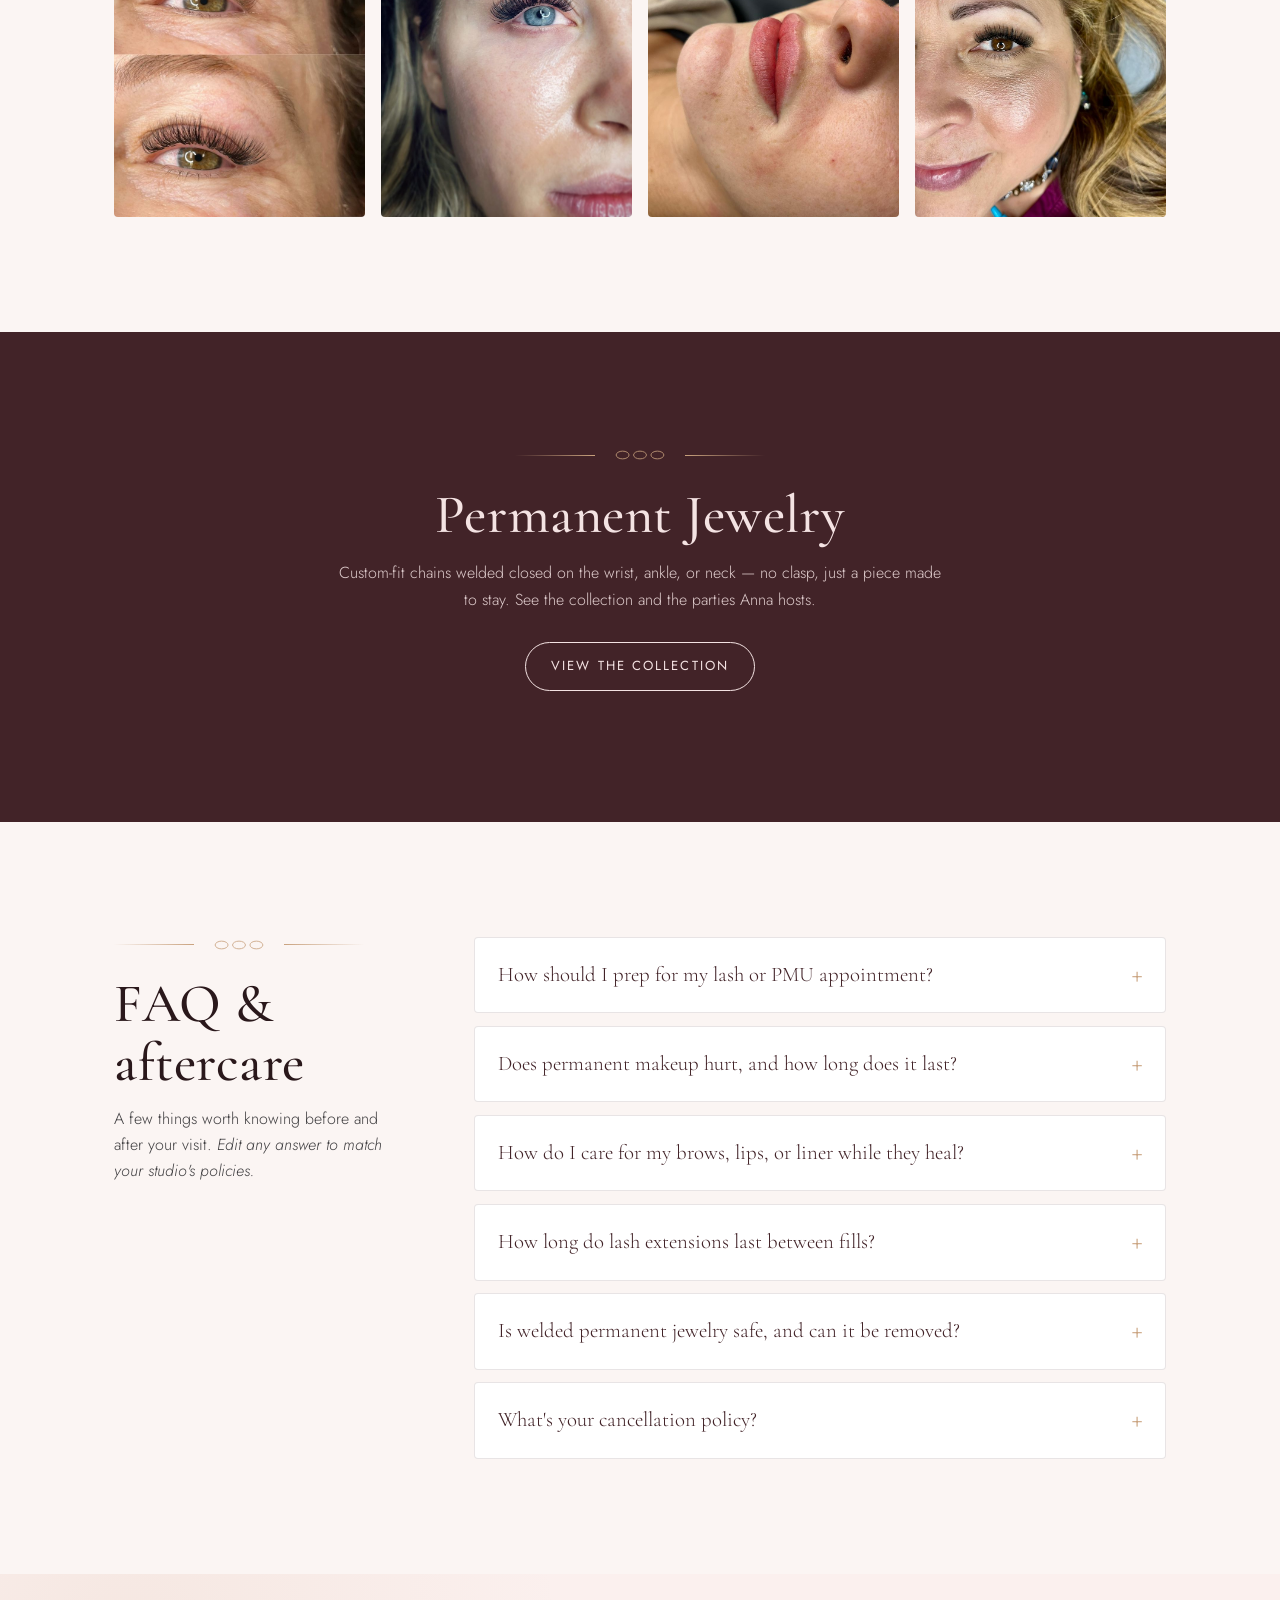
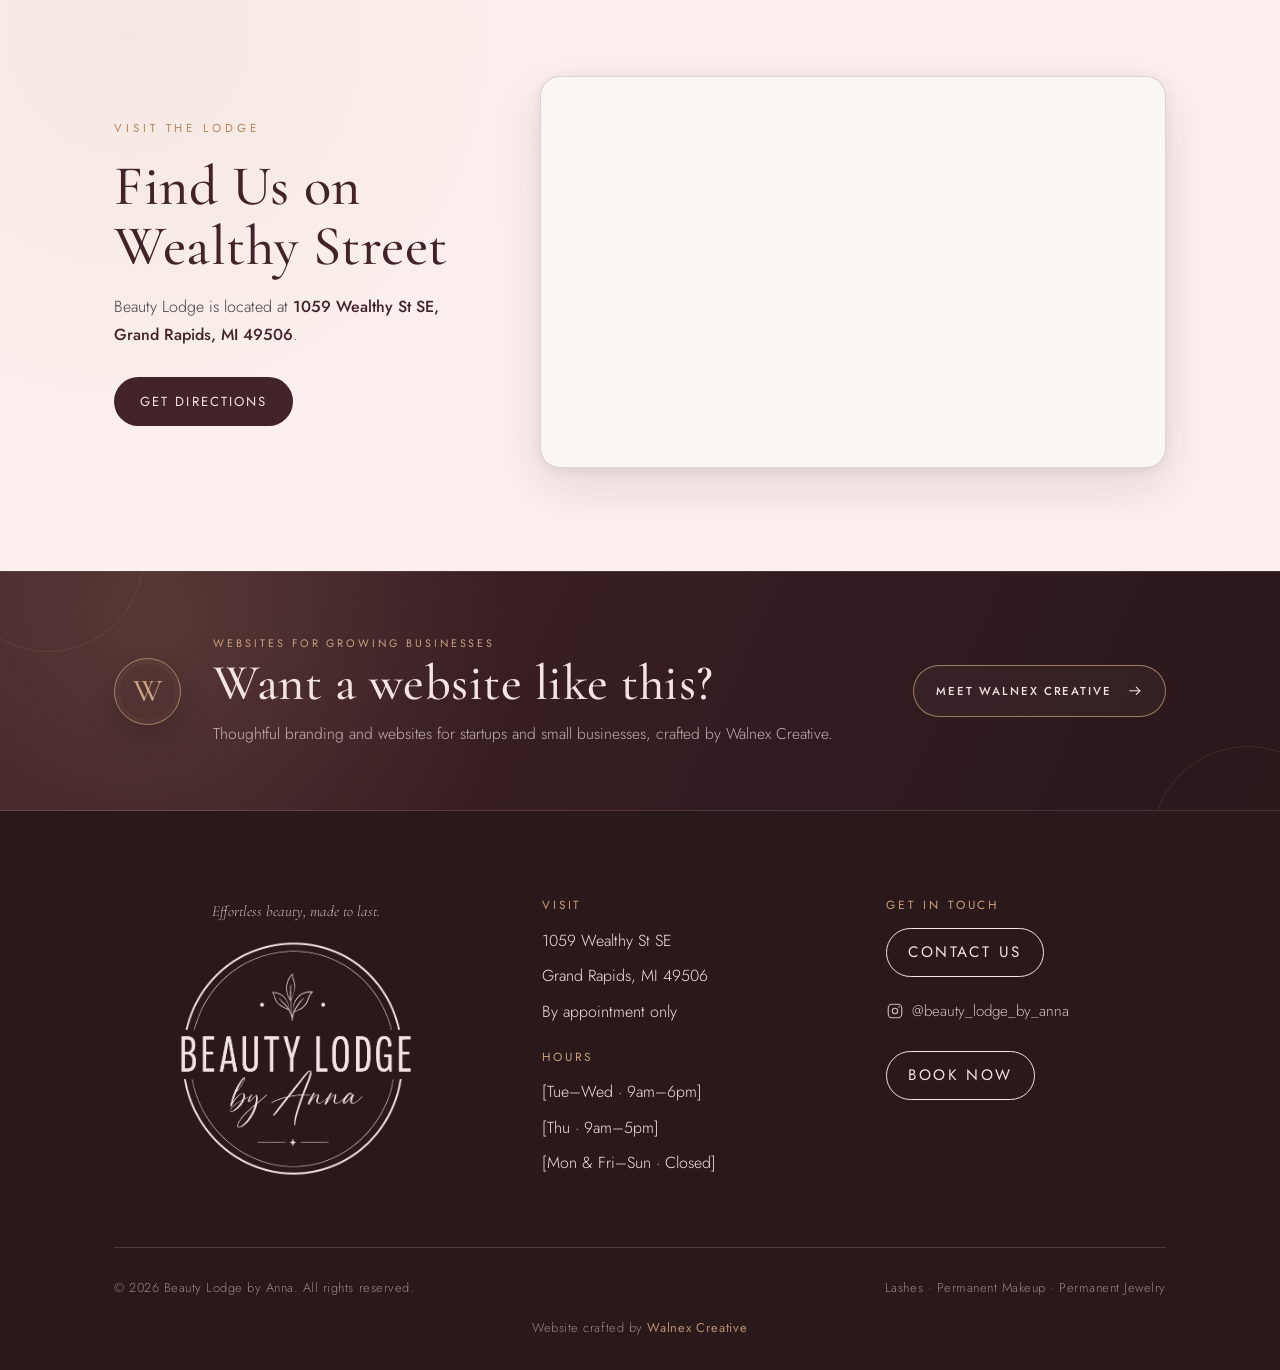
==== commit 92738d10: "Add files via upload" ====
--- a/index.html
+++ b/index.html
@@ -41,7 +41,7 @@
     rel="stylesheet"
   />
 
-  <link rel="stylesheet" href="styles.css?v=3.7.2" />
+  <link rel="stylesheet" href="styles.css?v=4.1.0" />
 </head>
 
 <body>
@@ -306,6 +306,21 @@
             <a class="btn btn-ghost btn-sm" data-book href="#">Book</a>
           </article>
 
+          <article class="svc-card" data-service="foreignFill">
+            <img class="svc-img" src="assets/card-foreign-fill.jpg" alt="Foreign fill lash extension result" />
+            <h3>Foreign Fill</h3>
+            <p class="desc">
+              This service is for you if you already have lashes done by a different artist.
+              Anna will assess your existing set, remove outgrown lashes as needed, and blend
+              fresh extensions into the remaining work.
+            </p>
+            <div class="svc-meta">
+              <span class="svc-price">$75</span>
+              <span class="svc-dur">1 hr 30 min</span>
+            </div>
+            <a class="btn btn-ghost btn-sm" data-book href="#">Book</a>
+          </article>
+
         </div>
       </div>
 
@@ -461,6 +476,43 @@
 
           <button
             class="lash-choice"
+            id="lash-choice-hybrid"
+            type="button"
+            role="tab"
+            aria-selected="false"
+            aria-controls="lash-finder-result"
+            tabindex="-1"
+            data-lash-style="hybrid"
+          >
+            <span class="lash-choice-image">
+              <img
+                src="assets/card-hybrid.jpg"
+                alt=""
+                loading="lazy"
+              />
+            </span>
+
+            <span class="lash-choice-copy">
+              <strong>Textured &amp; balanced</strong>
+              <small>A soft blend of definition and volume</small>
+            </span>
+
+            <span class="lash-choice-check" aria-hidden="true">
+              <svg
+                viewBox="0 0 24 24"
+                fill="none"
+                stroke="currentColor"
+                stroke-width="1.7"
+                stroke-linecap="round"
+                stroke-linejoin="round"
+              >
+                <path d="m6 12 4 4 8-9" />
+              </svg>
+            </span>
+          </button>
+
+          <button
+            class="lash-choice"
             id="lash-choice-volume"
             type="button"
             role="tab"
@@ -480,6 +532,43 @@
             <span class="lash-choice-copy">
               <strong>Full &amp; dramatic</strong>
               <small>More density and noticeable impact</small>
+            </span>
+
+            <span class="lash-choice-check" aria-hidden="true">
+              <svg
+                viewBox="0 0 24 24"
+                fill="none"
+                stroke="currentColor"
+                stroke-width="1.7"
+                stroke-linecap="round"
+                stroke-linejoin="round"
+              >
+                <path d="m6 12 4 4 8-9" />
+              </svg>
+            </span>
+          </button>
+
+          <button
+            class="lash-choice"
+            id="lash-choice-foreign"
+            type="button"
+            role="tab"
+            aria-selected="false"
+            aria-controls="lash-finder-result"
+            tabindex="-1"
+            data-lash-style="foreign"
+          >
+            <span class="lash-choice-image">
+              <img
+                src="assets/foreign-fill-result.jpg"
+                alt=""
+                loading="lazy"
+              />
+            </span>
+
+            <span class="lash-choice-copy">
+              <strong>Already have extensions</strong>
+              <small>Refresh lashes applied by another artist</small>
             </span>
 
             <span class="lash-choice-check" aria-hidden="true">
@@ -1221,7 +1310,7 @@
   </footer>
 
 
-  <script src="script.js?v=3.7.2"></script>
+  <script src="script.js?v=4.1.0"></script>
 
   <script>
     const year = document.getElementById("yr");
--- a/styles.css
+++ b/styles.css
@@ -307,6 +307,19 @@
   font-weight: 600;
   color: var(--burgundy);
 }
+.service-price-original {
+  margin-right: 0.45rem;
+  color: rgba(64, 63, 65, 0.62);
+  font-size: 0.78em;
+  text-decoration: line-through;
+  text-decoration-thickness: 1px;
+}
+
+.service-price-sale {
+  color: var(--burgundy);
+  font-weight: 700;
+}
+
 .svc-dur {
   font-size: 0.74rem;
   letter-spacing: 0.12em;
@@ -4662,3 +4675,305 @@
     height: 92px;
   }
 }
+
+/* ============================================================
+   V3.7.3 — Permanent Jewelry: photo-first "Find Your Piece"
+   Replaces the Jewelry Profile picker with real visual inspiration.
+   ============================================================ */
+
+.jewelry-find-piece-section {
+  background:
+    radial-gradient(circle at 14% 12%, rgba(197,139,92,0.09), transparent 28rem),
+    linear-gradient(180deg, #fff 0%, var(--blush-soft) 100%);
+  overflow: hidden;
+}
+
+.jewelry-find-piece-head {
+  display: grid;
+  grid-template-columns: minmax(0, 1.12fr) minmax(280px, 0.72fr);
+  gap: clamp(2rem, 6vw, 6.5rem);
+  align-items: end;
+  margin-bottom: clamp(2rem, 4vw, 3.4rem);
+}
+
+.jewelry-find-piece-head h2 {
+  max-width: 11ch;
+  margin: 0.35rem 0 0;
+  color: var(--burgundy);
+  font-size: clamp(3rem, 5.8vw, 5.6rem);
+  line-height: 0.94;
+  letter-spacing: -0.025em;
+}
+
+.jewelry-find-piece-head > p {
+  max-width: 35rem;
+  margin: 0 0 0.35rem;
+  color: rgba(64,63,65,0.72);
+  font-size: clamp(1rem, 1.3vw, 1.16rem);
+  line-height: 1.8;
+}
+
+.jewelry-style-gallery {
+  display: grid;
+  grid-template-columns: repeat(12, minmax(0, 1fr));
+  grid-auto-rows: 18rem;
+  gap: clamp(0.85rem, 1.6vw, 1.35rem);
+}
+
+.jewelry-style-tile {
+  position: relative;
+  grid-column: span 4;
+  overflow: hidden;
+  min-height: 18rem;
+  border-radius: 1.1rem;
+  background: var(--burgundy);
+  box-shadow: 0 18px 42px rgba(66,35,40,0.08);
+  isolation: isolate;
+  text-decoration: none;
+}
+
+.jewelry-style-tile-large {
+  grid-column: span 7;
+  grid-row: span 2;
+}
+
+.jewelry-style-tile-large + .jewelry-style-tile,
+.jewelry-style-tile-large + .jewelry-style-tile + .jewelry-style-tile {
+  grid-column: span 5;
+}
+
+.jewelry-style-tile-wide {
+  grid-column: span 5;
+}
+
+.jewelry-style-tile img {
+  width: 100%;
+  height: 100%;
+  object-fit: cover;
+  transition: transform 0.7s var(--ease), filter 0.45s var(--ease);
+}
+
+.jewelry-style-tile::after {
+  content: "";
+  position: absolute;
+  inset: 0;
+  z-index: 1;
+  background: linear-gradient(180deg, rgba(32,13,16,0.02) 25%, rgba(32,13,16,0.76) 100%);
+  transition: background 0.35s ease;
+}
+
+.jewelry-style-overlay {
+  position: absolute;
+  z-index: 2;
+  left: clamp(1.15rem, 2vw, 1.75rem);
+  right: clamp(1.15rem, 2vw, 1.75rem);
+  bottom: clamp(1.1rem, 2vw, 1.6rem);
+  display: block;
+  color: #fff;
+}
+
+.jewelry-style-overlay .eyebrow {
+  display: block;
+  margin-bottom: 0.4rem;
+  color: rgba(255,239,232,0.84);
+  font-size: 0.66rem;
+}
+
+.jewelry-style-overlay strong {
+  display: block;
+  font-family: "Cormorant Garamond", Georgia, serif;
+  font-size: clamp(1.9rem, 2.8vw, 3rem);
+  font-weight: 500;
+  line-height: 0.98;
+  letter-spacing: -0.015em;
+}
+
+.jewelry-style-overlay small {
+  display: block;
+  max-width: 31rem;
+  margin-top: 0.55rem;
+  color: rgba(255,255,255,0.82);
+  font-size: 0.8rem;
+  line-height: 1.55;
+}
+
+.jewelry-style-tile:hover img,
+.jewelry-style-tile:focus-visible img {
+  transform: scale(1.045);
+  filter: saturate(1.04) contrast(1.02);
+}
+
+.jewelry-style-tile:hover::after,
+.jewelry-style-tile:focus-visible::after {
+  background: linear-gradient(180deg, rgba(32,13,16,0.08) 18%, rgba(32,13,16,0.84) 100%);
+}
+
+.jewelry-style-tile:focus-visible {
+  outline: 3px solid rgba(197,139,92,0.65);
+  outline-offset: 4px;
+}
+
+.jewelry-find-piece-footer {
+  display: flex;
+  justify-content: space-between;
+  align-items: center;
+  gap: 2rem;
+  margin-top: clamp(2rem, 4vw, 3.2rem);
+  padding-top: clamp(1.5rem, 3vw, 2.2rem);
+  border-top: 1px solid rgba(66,35,40,0.13);
+}
+
+.jewelry-find-piece-footer > p {
+  max-width: 46rem;
+  margin: 0;
+  color: rgba(64,63,65,0.68);
+  line-height: 1.75;
+}
+
+.jewelry-find-piece-actions {
+  display: flex;
+  flex-wrap: wrap;
+  gap: 0.75rem;
+  flex: 0 0 auto;
+}
+
+@media (max-width: 980px) {
+  .jewelry-find-piece-head {
+    grid-template-columns: 1fr;
+    gap: 1.25rem;
+  }
+
+  .jewelry-find-piece-head h2 {
+    max-width: 13ch;
+  }
+
+  .jewelry-style-gallery {
+    grid-template-columns: repeat(2, minmax(0,1fr));
+    grid-auto-rows: 22rem;
+  }
+
+  .jewelry-style-tile,
+  .jewelry-style-tile-large,
+  .jewelry-style-tile-large + .jewelry-style-tile,
+  .jewelry-style-tile-large + .jewelry-style-tile + .jewelry-style-tile,
+  .jewelry-style-tile-wide {
+    grid-column: span 1;
+    grid-row: span 1;
+    min-height: 22rem;
+  }
+
+  .jewelry-style-tile-large {
+    grid-column: 1 / -1;
+    min-height: 28rem;
+  }
+
+  .jewelry-find-piece-footer {
+    align-items: flex-start;
+    flex-direction: column;
+  }
+}
+
+@media (max-width: 640px) {
+  .jewelry-find-piece-head h2 {
+    font-size: clamp(3rem, 14vw, 4.35rem);
+  }
+
+  .jewelry-style-gallery {
+    grid-template-columns: 1fr;
+    grid-auto-rows: auto;
+  }
+
+  .jewelry-style-tile,
+  .jewelry-style-tile-large {
+    grid-column: auto;
+    min-height: 22rem;
+    aspect-ratio: 4 / 5;
+  }
+
+  .jewelry-style-tile-large {
+    min-height: 25rem;
+  }
+
+  .jewelry-style-overlay strong {
+    font-size: clamp(2.1rem, 10vw, 2.8rem);
+  }
+
+  .jewelry-style-overlay small {
+    font-size: 0.78rem;
+  }
+
+  .jewelry-find-piece-actions {
+    width: 100%;
+  }
+
+  .jewelry-find-piece-actions .btn {
+    flex: 1 1 100%;
+    text-align: center;
+  }
+}
+
+
+/* ============================================================
+   BEAUTY LODGE V4.0.4 — LASH SERVICE + STYLE FINDER UPDATE
+   Seven lash services: center the three-card second row on desktop.
+   Five finder choices: center the two-card second row on desktop.
+   ============================================================ */
+
+.svc-card[data-service="foreignFill"] .svc-img {
+  object-position: 50% 48%;
+}
+
+@media (min-width: 1101px) {
+  .svc-group-four .svc-grid {
+    grid-template-columns: repeat(8, minmax(0, 1fr));
+  }
+
+  .svc-group-four .svc-grid > .svc-card {
+    grid-column: span 2;
+  }
+
+  .svc-group-four .svc-grid > .svc-card:nth-last-child(3) {
+    grid-column: 2 / span 2;
+  }
+
+  .svc-group-four .svc-grid > .svc-card:nth-last-child(2) {
+    grid-column: 4 / span 2;
+  }
+
+  .svc-group-four .svc-grid > .svc-card:last-child {
+    grid-column: 6 / span 2;
+  }
+
+  .lash-choice-grid {
+    grid-template-columns: repeat(6, minmax(0, 1fr));
+  }
+
+  .lash-choice {
+    grid-column: span 2;
+  }
+
+  .lash-choice:nth-last-child(2) {
+    grid-column: 2 / span 2;
+  }
+
+  .lash-choice:last-child {
+    grid-column: 4 / span 2;
+  }
+}
+
+@media (max-width: 1100px) {
+  .svc-group-four .svc-grid > .svc-card,
+  .svc-group-four .svc-grid > .svc-card:nth-last-child(3),
+  .svc-group-four .svc-grid > .svc-card:nth-last-child(2),
+  .svc-group-four .svc-grid > .svc-card:last-child {
+    grid-column: auto;
+  }
+}
+
+@media (max-width: 980px) {
+  .lash-choice,
+  .lash-choice:nth-last-child(2),
+  .lash-choice:last-child {
+    grid-column: auto;
+  }
+}
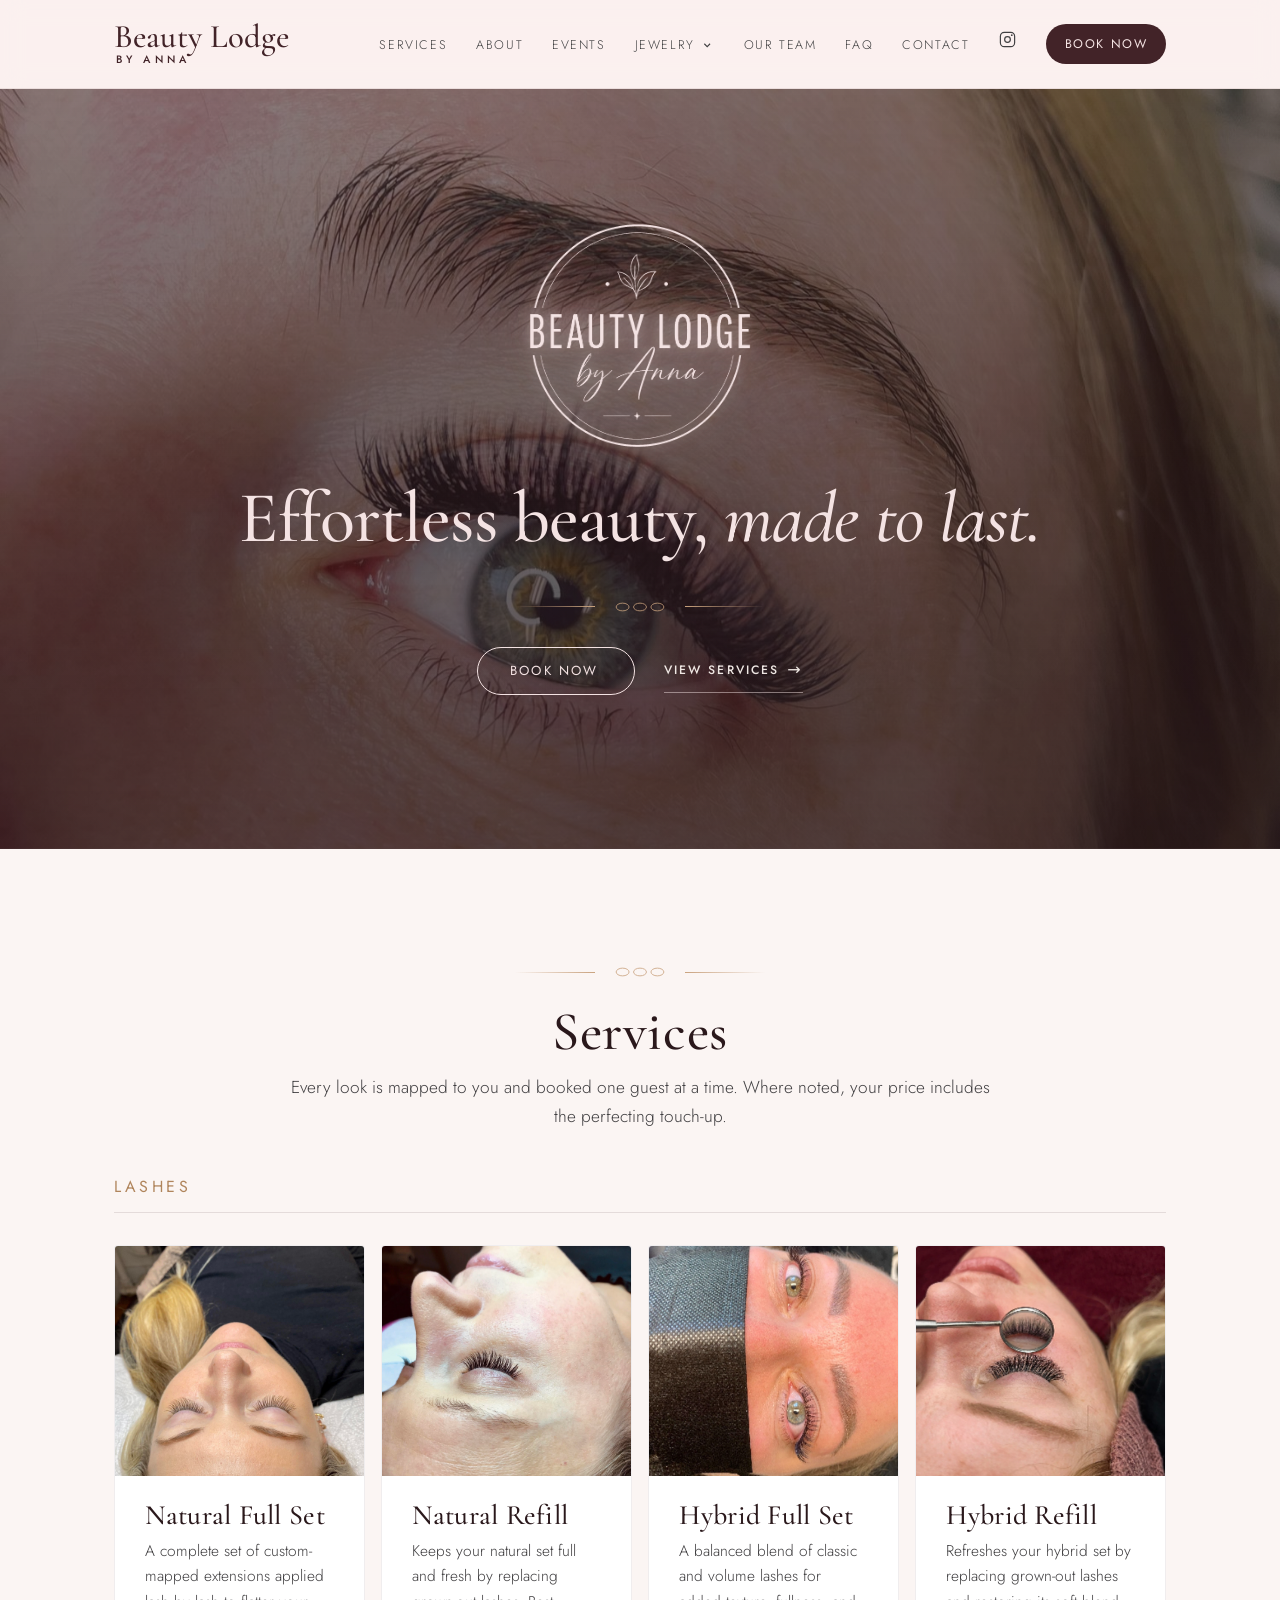
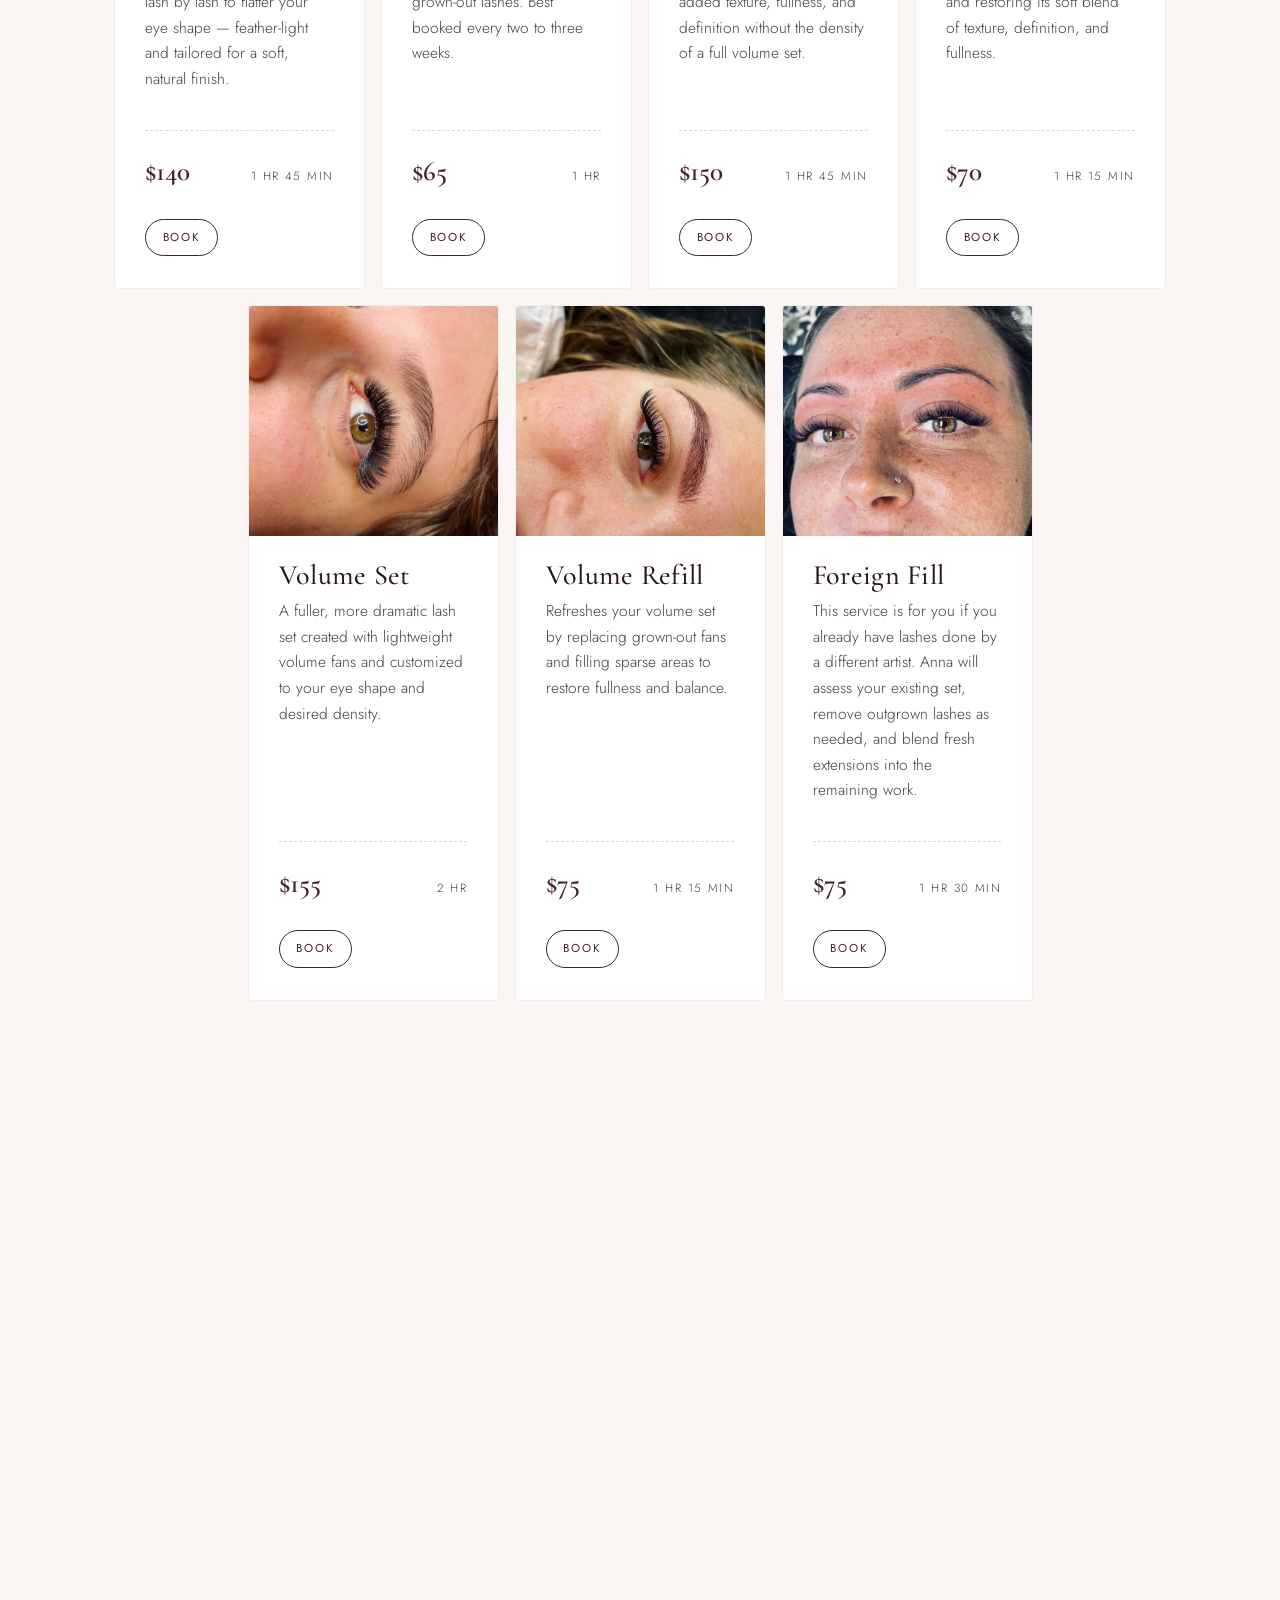
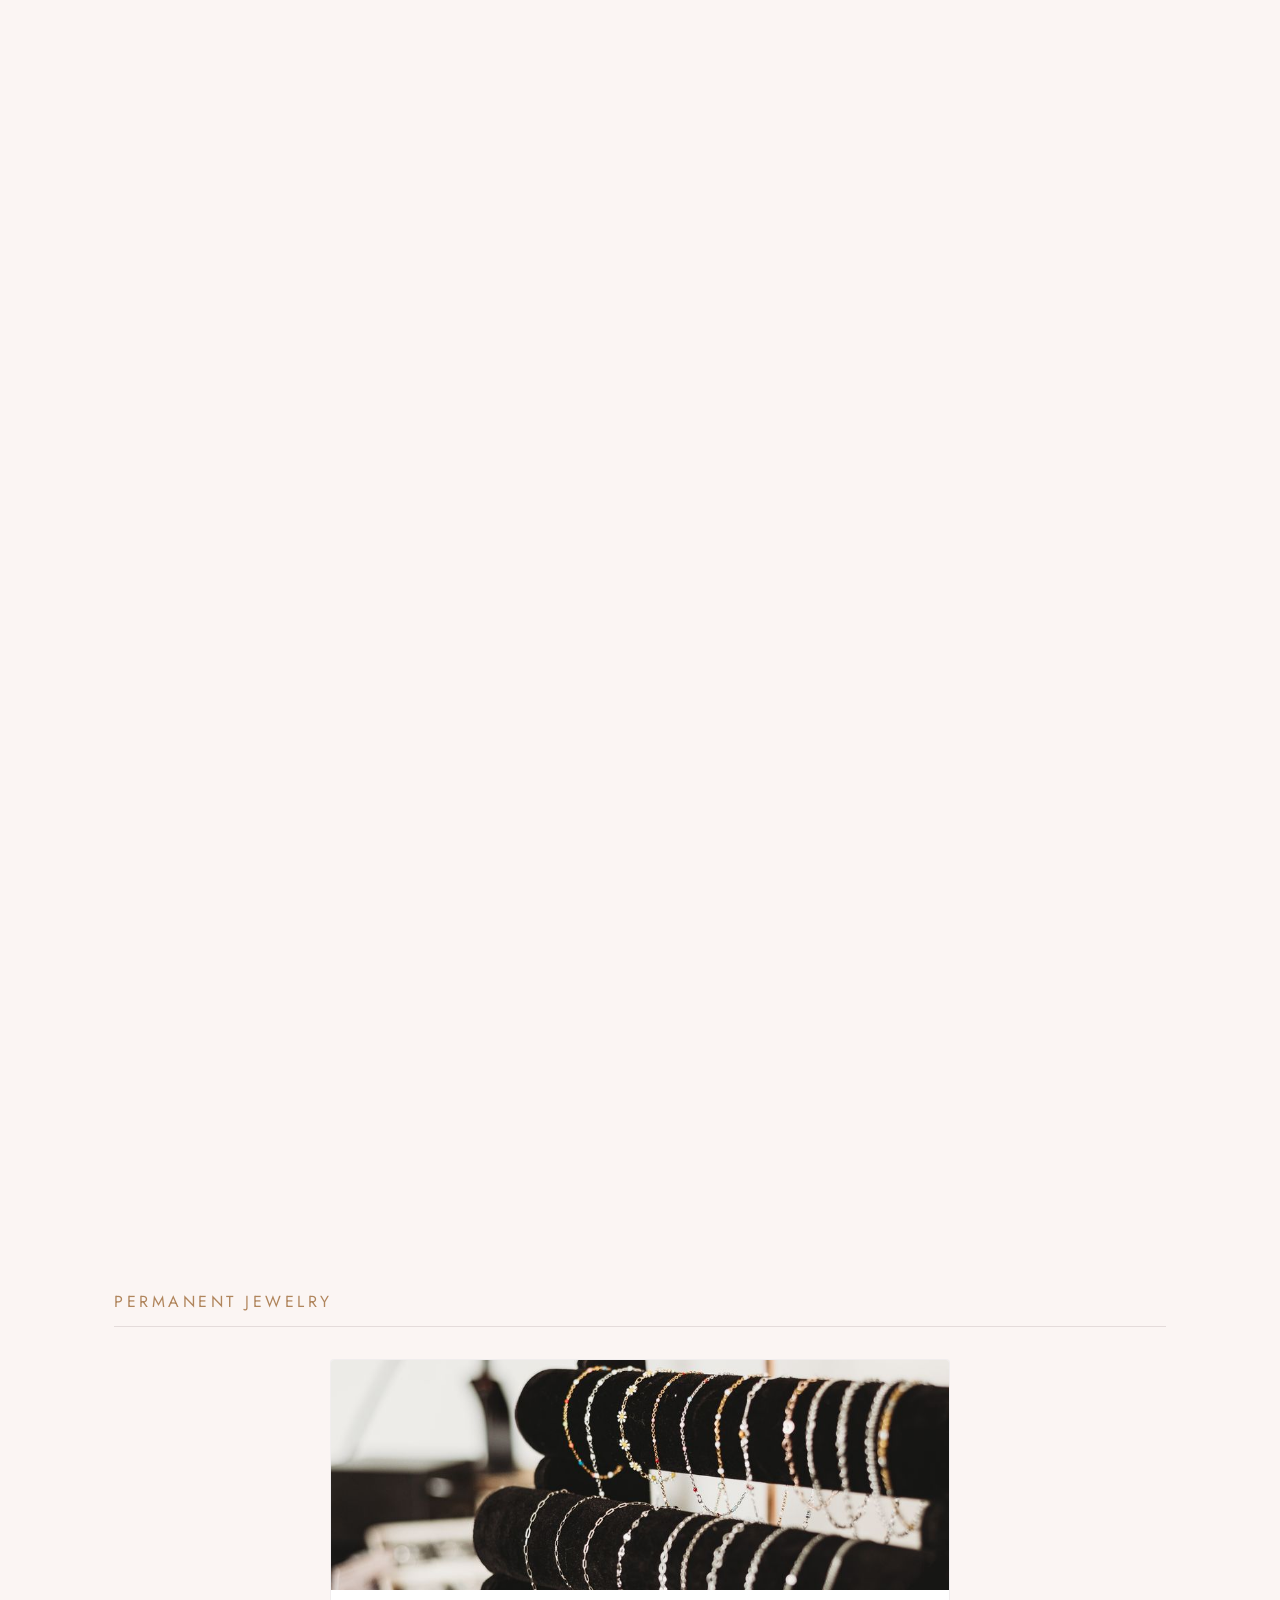
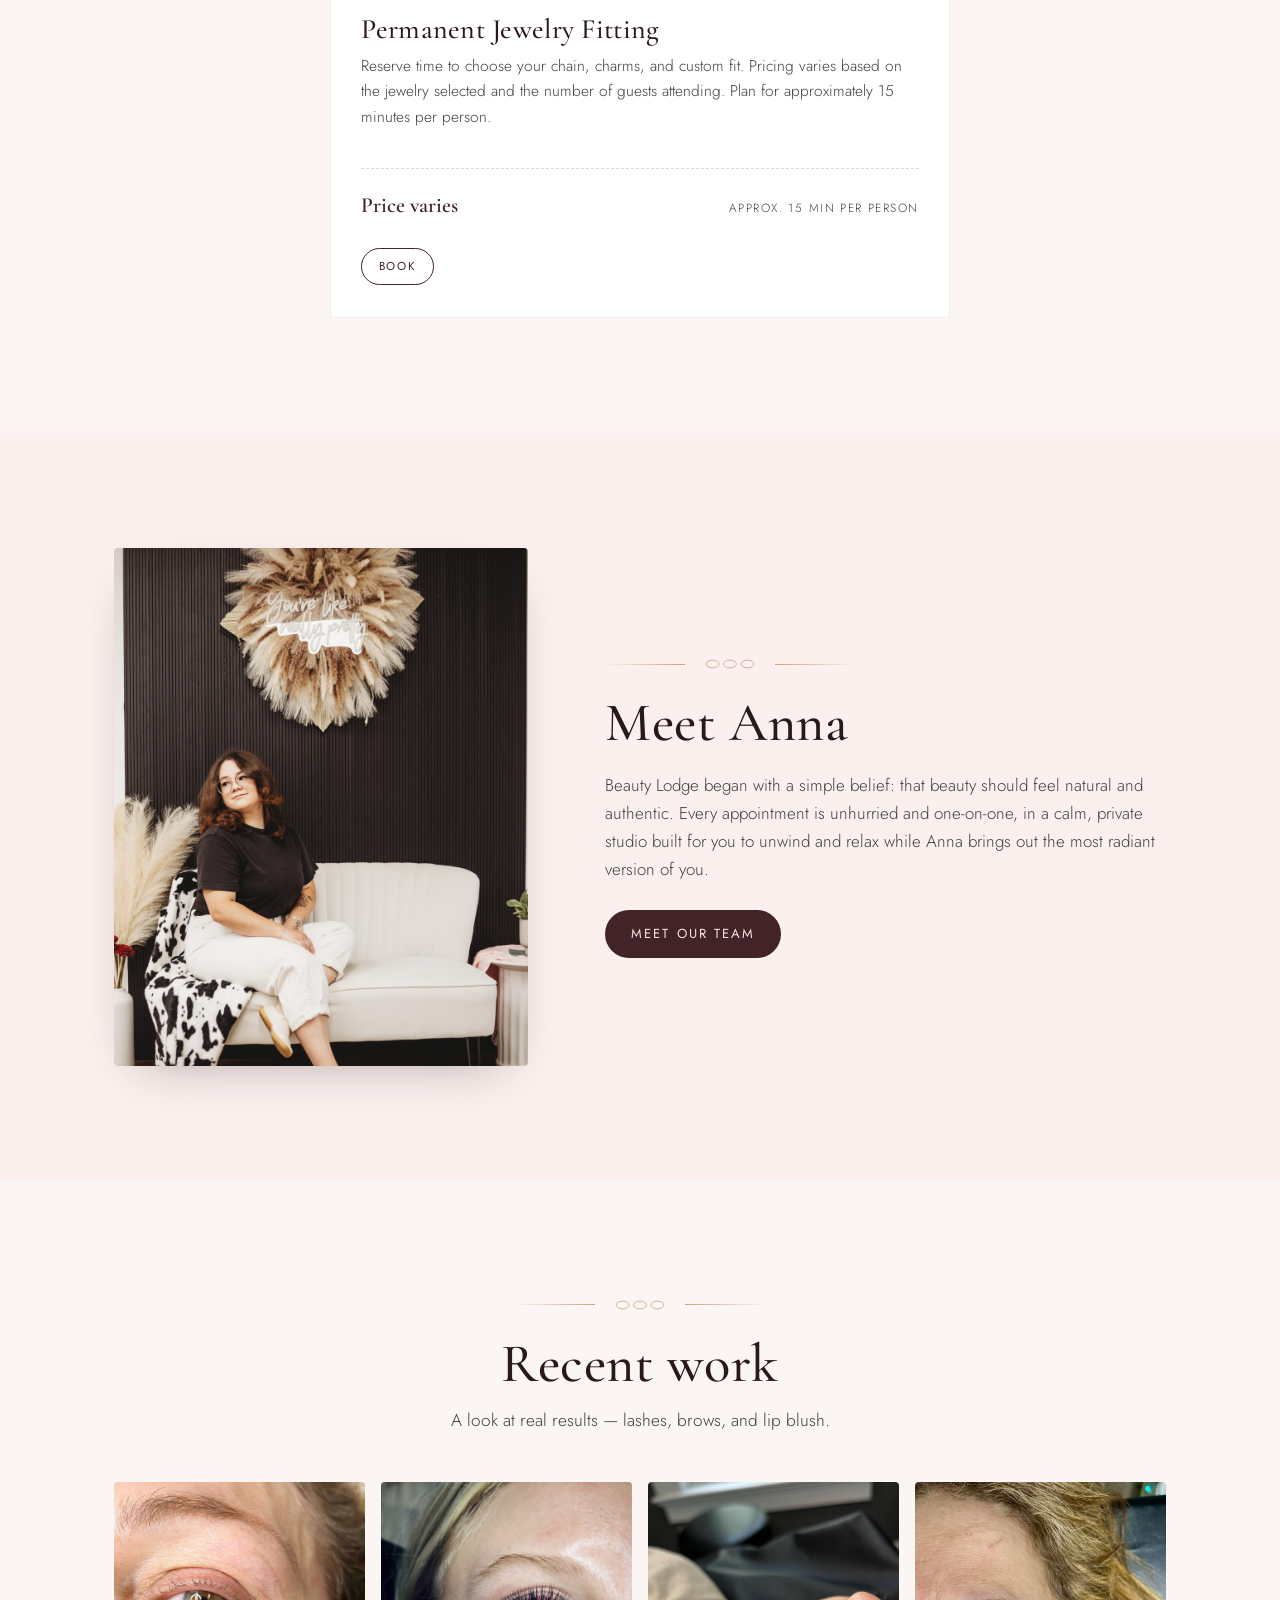
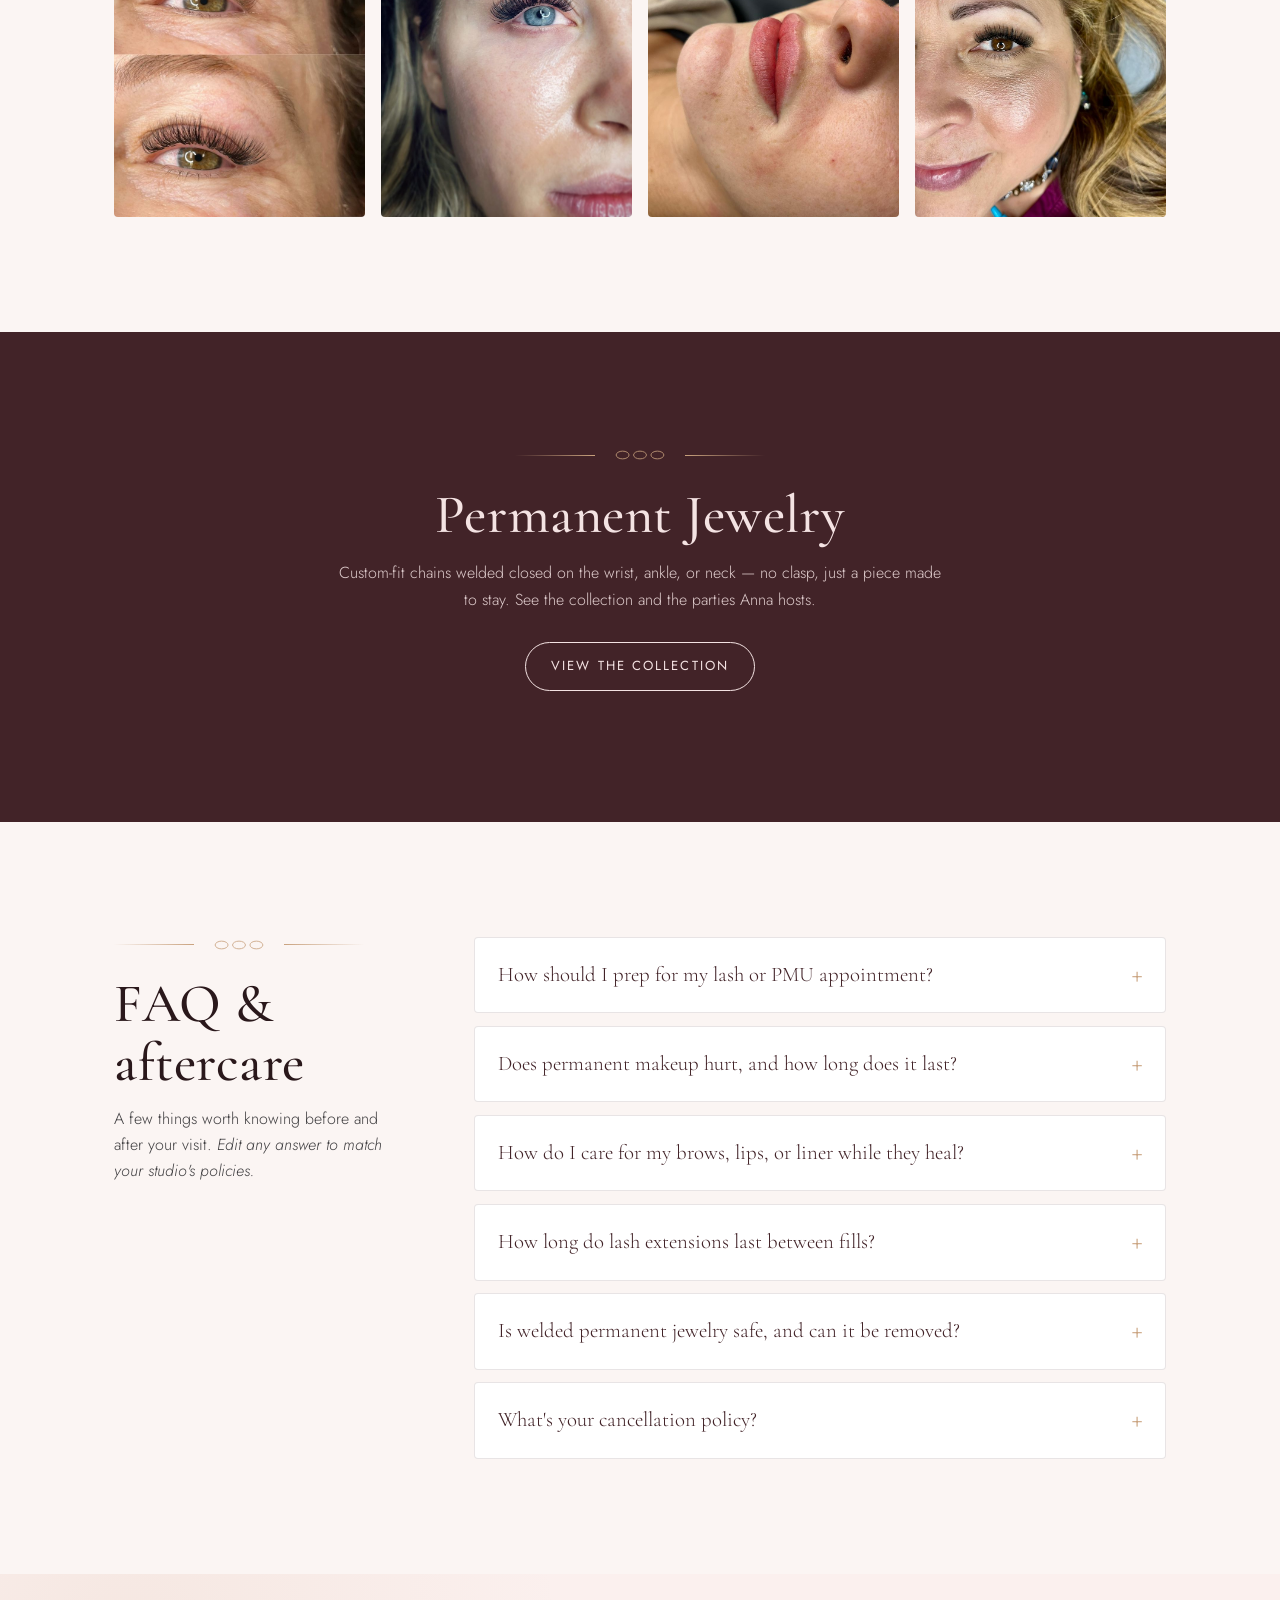
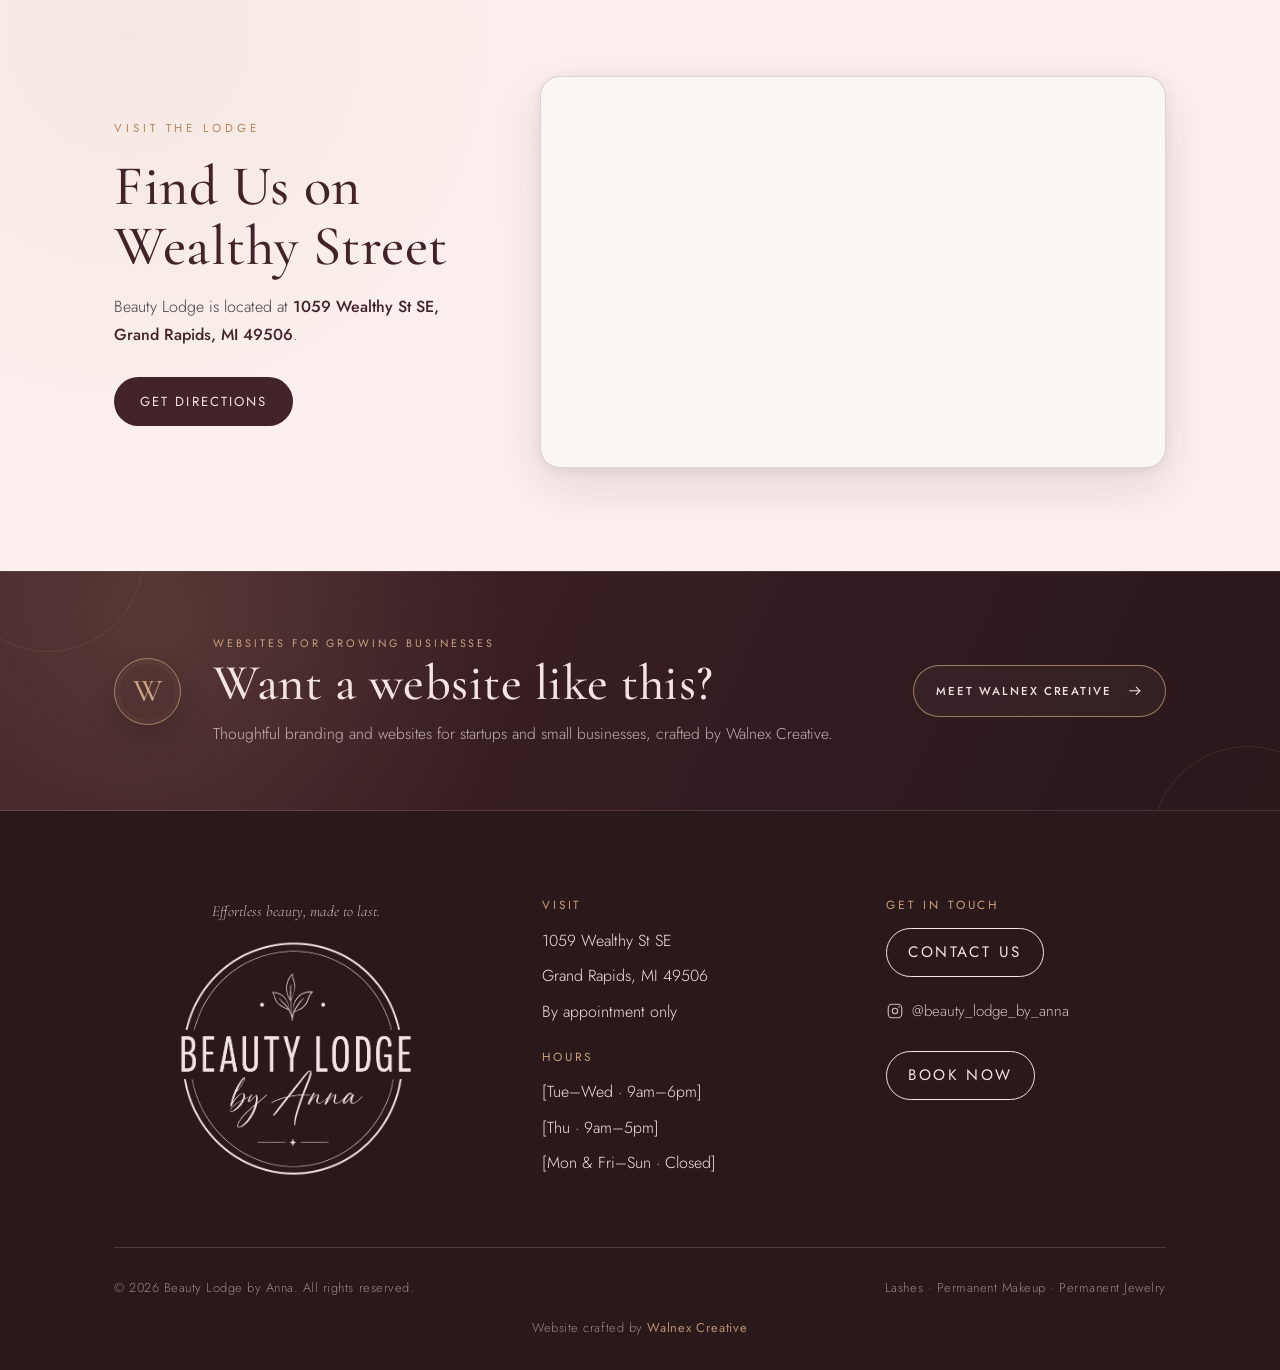
==== commit 764a5684: "Update index.html" ====
--- a/index.html
+++ b/index.html
@@ -245,7 +245,7 @@
             </p>
             <div class="svc-meta">
               <span class="svc-price">$65</span>
-              <span class="svc-dur">1 hr</span>
+              <span class="svc-dur">1 hr 15 min</span>
             </div>
             <a class="btn btn-ghost btn-sm" data-book href="#">Book</a>
           </article>
@@ -273,7 +273,7 @@
             </p>
             <div class="svc-meta">
               <span class="svc-price">$70</span>
-              <span class="svc-dur">1 hr 15 min</span>
+              <span class="svc-dur">1 hr 30 min</span>
             </div>
             <a class="btn btn-ghost btn-sm" data-book href="#">Book</a>
           </article>
@@ -301,7 +301,7 @@
             </p>
             <div class="svc-meta">
               <span class="svc-price">$75</span>
-              <span class="svc-dur">1 hr 15 min</span>
+              <span class="svc-dur">1 hr 30 min</span>
             </div>
             <a class="btn btn-ghost btn-sm" data-book href="#">Book</a>
           </article>
@@ -316,7 +316,7 @@
             </p>
             <div class="svc-meta">
               <span class="svc-price">$75</span>
-              <span class="svc-dur">1 hr 30 min</span>
+              <span class="svc-dur">1 hr 45 min</span>
             </div>
             <a class="btn btn-ghost btn-sm" data-book href="#">Book</a>
           </article>
--- a/styles.css
+++ b/styles.css
@@ -4977,3 +4977,21 @@
     grid-column: auto;
   }
 }
+
+/* V4.1.0 hotfix — center only the Services intro block on the home page.
+   Keeps all other .section-head layouts unchanged. */
+#services > .wrap > .section-head {
+  margin-left: auto;
+  margin-right: auto;
+}
+
+/* Center Services intro only */
+#services .section-head {
+  margin-left: auto;
+  margin-right: auto;
+  text-align: center;
+}
+
+#services .section-head .chain {
+  justify-content: center;
+}
